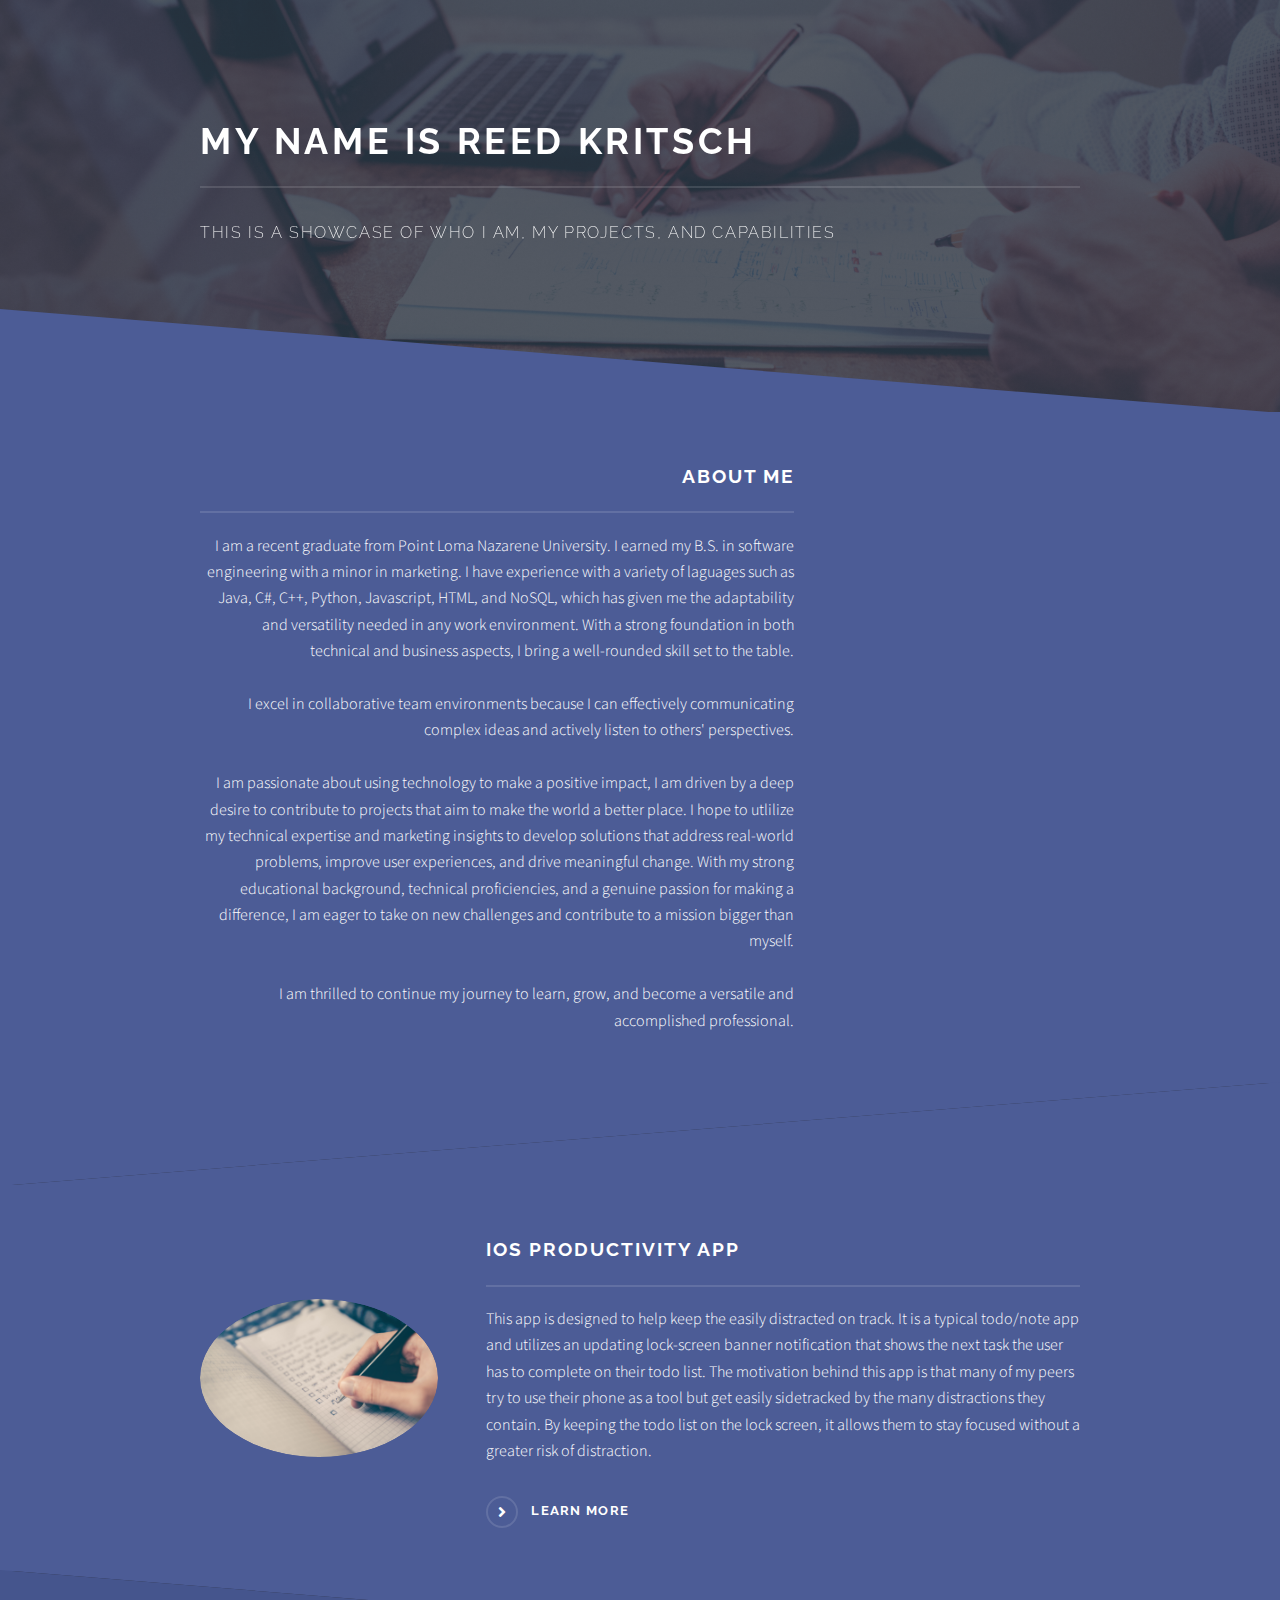
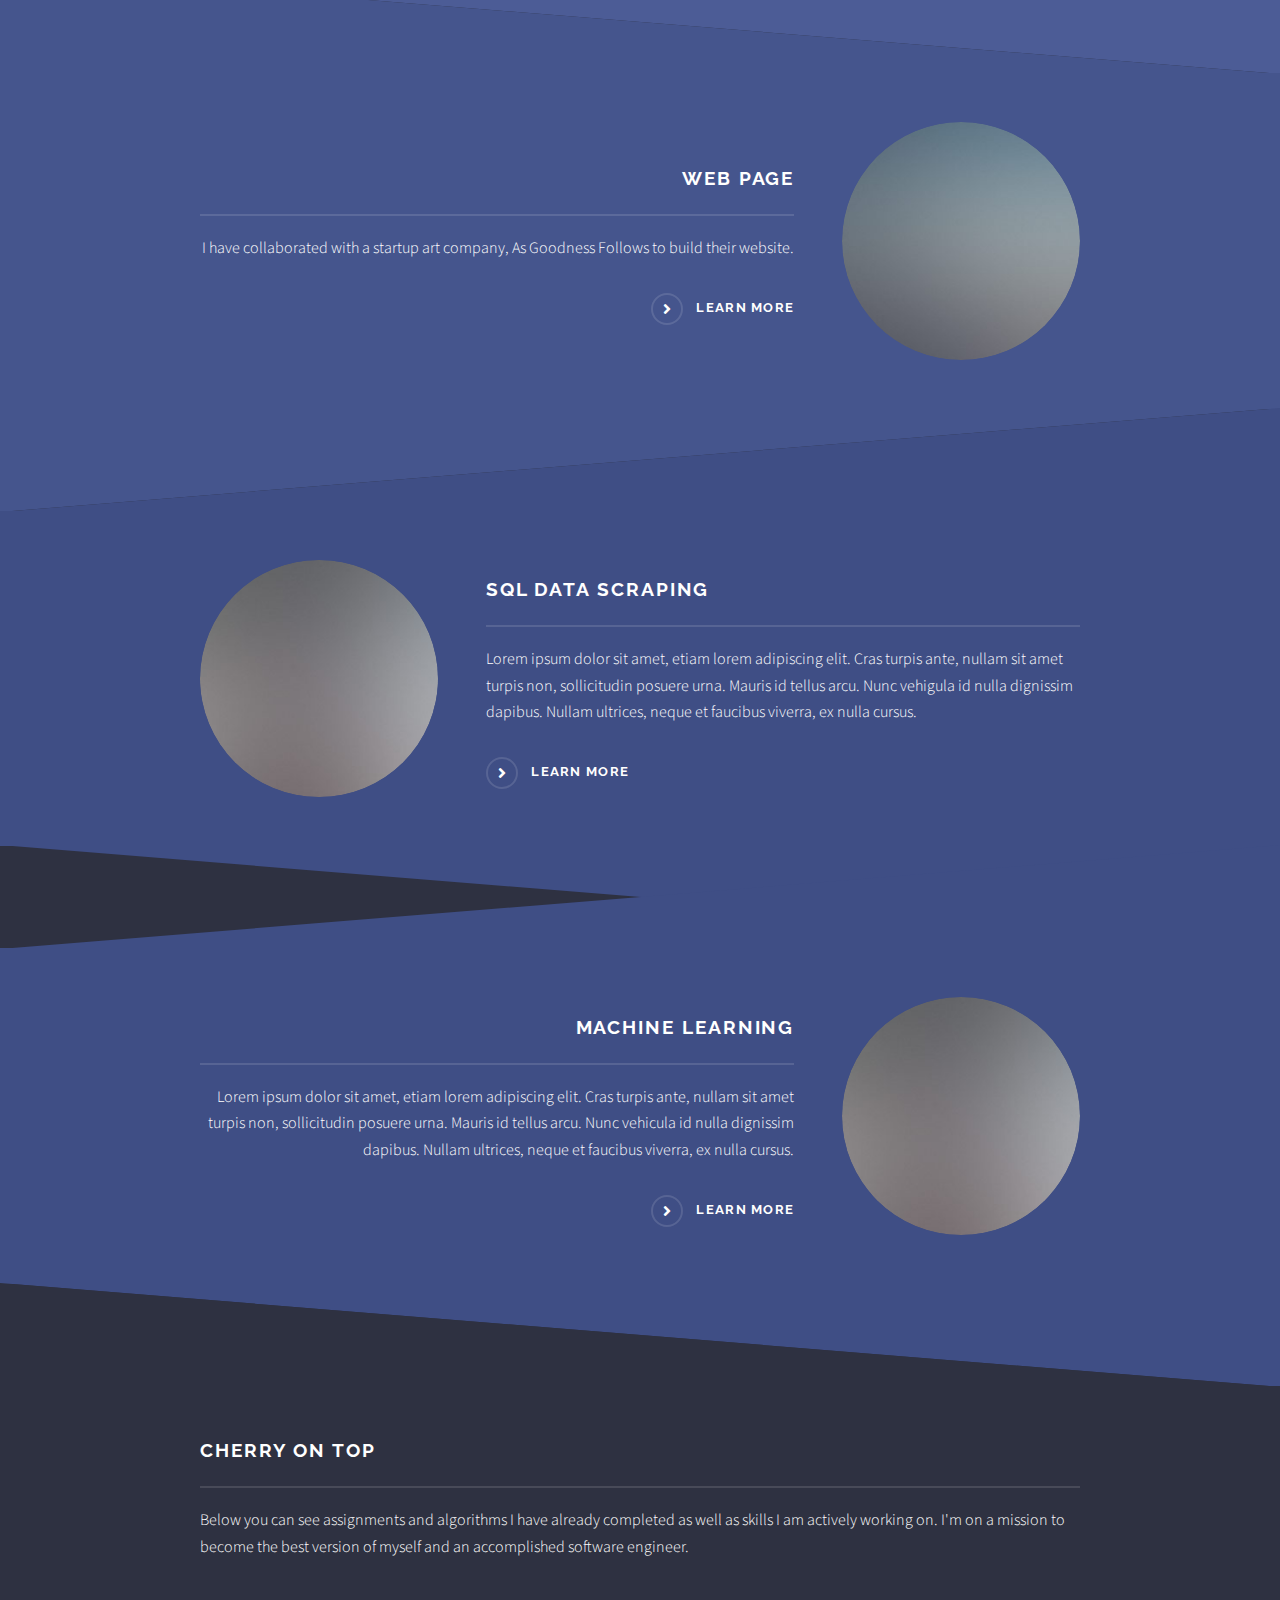
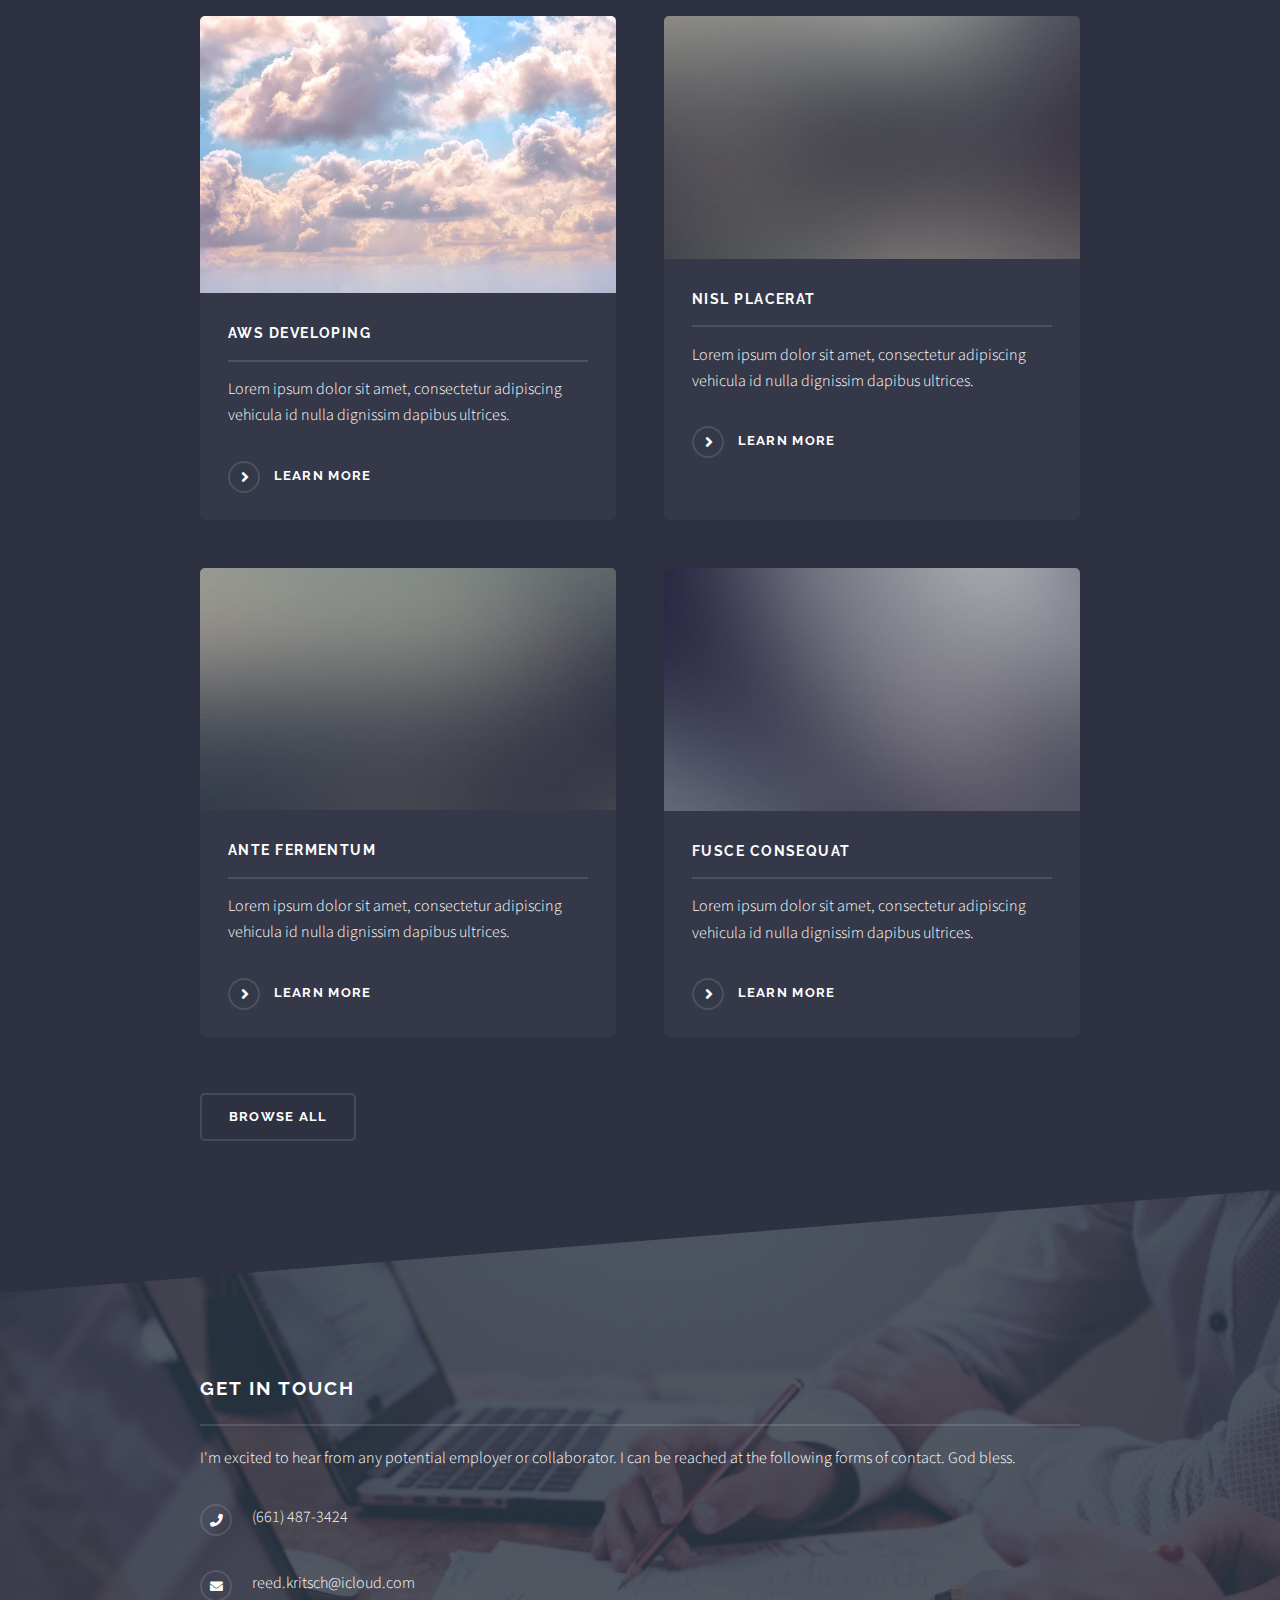
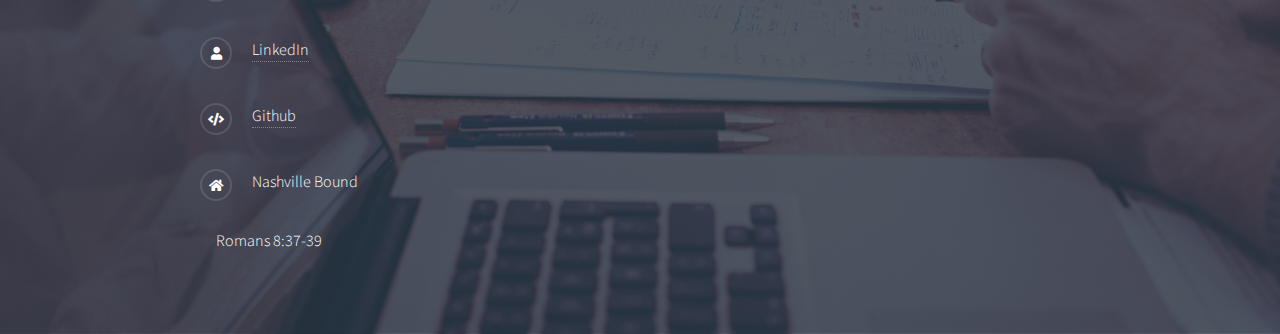
==== index.html @ 5ef0dfd1 "upload website files" ====
<!DOCTYPE html>
<!--
	Solid State by HTML5 UP
	html5up.net | @ajlkn
	Free for personal and commercial use under the CCA 3.0 license (html5up.net/license)

	Customized by Reed Kritsch for personal github portfolio
-->
<html>
   <head>
      <title>Reed Kritsch Github Portfolio</title>
      <meta charset="utf-8" />
      <meta name="viewport" content="width=device-width, initial-scale=1, user-scalable=no" />
      <link rel="stylesheet" href="assets/css/main.css" />
      <noscript><link rel="stylesheet" href="assets/css/noscript.css" /></noscript>
   </head>
   <body class="is-preload">
      <!-- Page Wrapper -->
      <div id="page-wrapper">
         <!-- Header Not Used 
         <header id="header" class="alt">
            <h1><a href="index.html">Solid State</a></h1>
            <nav>
               <a href="#menu">Menu</a>
            </nav>
         </header>
-->
         <!-- Menu Not Used 
         <nav id="menu">
            <div class="inner">
               <h2>Menu</h2>
               <ul class="links">
                  <li><a href="index.html">Home</a></li>
                  <li><a href="generic.html">Generic</a></li>
                  <li><a href="elements.html">Elements</a></li>
                  <li><a href="#">Log In</a></li>
                  <li><a href="#">Sign Up</a></li>
               </ul>
               <a href="#" class="close">Close</a>
            </div>
         </nav>
-->

         <!-- Banner -->
         <section id="banner">
            <div class="inner">
               <!-- <div class="logo"><span class="icon fa-gem"></span></div> -->
               <h2>My Name is Reed Kritsch</h2>
               <p>This is a showcase of who I am, my projects, and capabilities</p>
            </div>
         </section>

         <!-- Wrapper -->
         <section id="wrapper">
            <!-- One - About Me  -->
            <section id="one" class="wrapper alt spotlight style1">
               <div class="inner">
                  <a href="#" class="image"><img src="images/grad_photo.jpg" alt="" /></a>
                  <div class="content">
                     <h2 class="major">About Me</h2>
                     <p>
                        I am a recent graduate from Point Loma Nazarene University. I earned my B.S. in software engineering with a minor in marketing. I have experience with a variety of laguages such as Java, C#, C++, Python, Javascript, HTML, and
                        NoSQL, which has given me the adaptability and versatility needed in any work environment. With a strong foundation in both technical and business aspects, I bring a well-rounded skill set to the table.
                        <br /><br />
                        I excel in collaborative team environments because I can effectively communicating complex ideas and actively listen to others' perspectives.<br /><br />
                        I am passionate about using technology to make a positive impact, I am driven by a deep desire to contribute to projects that aim to make the world a better place. I hope to utlilize my technical expertise and marketing insights to
                        develop solutions that address real-world problems, improve user experiences, and drive meaningful change. With my strong educational background, technical proficiencies, and a genuine passion for making a difference, I am eager to
                        take on new challenges and contribute to a mission bigger than myself. <br /><br />I am thrilled to continue my journey to learn, grow, and become a versatile and accomplished professional.
                     </p>
                  </div>
               </div>
            </section>

            <!-- Project One - IOS App-->
            <section id="two" class="wrapper spotlight style1">
               <div class="inner">
                  <a href="#" class="image"><img src="images/todo.jpg" alt="" /></a>
                  <div class="content">
                     <h2 class="major">IOS Productivity App</h2>
                     <p>This app is designed to help keep the easily distracted on track. It is a typical todo/note app and utilizes an updating lock-screen banner notification that shows the next task the user has to complete on their todo list. The motivation behind this app is that many of my peers try to use their phone as a tool but get easily sidetracked by the many distractions they contain. By keeping the todo list on the lock screen, it allows them to stay focused without a greater risk of distraction.</p>
                     <a href="#" class="special">Learn more </a>
                  </div>
               </div>
            </section>

            <!-- Project Two - As Goodness Follows -->
            <section id="three" class="wrapper alt spotlight style2">
               <div class="inner">
                  <a href="#" class="image"><img src="images/pic02.jpg" alt="" /></a>
                  <div class="content">
                     <h2 class="major">Web Page</h2>
                     <p>
                        I have collaborated with a startup art company, As Goodness Follows to build their website. 
                     </p>
                     <a href="#" class="special">Learn more</a>
                  </div>
               </div>
            </section>

            <!-- Project Three - SQL Data Scraping  -->
            <section id="four" class="wrapper spotlight style3">
               <div class="inner">
                  <a href="#" class="image"><img src="images/pic03.jpg" alt="" /></a>
                  <div class="content">
                     <h2 class="major">SQL Data Scraping</h2>
                     <p>
                        Lorem ipsum dolor sit amet, etiam lorem adipiscing elit. Cras turpis ante, nullam sit amet turpis non, sollicitudin posuere urna. Mauris id tellus arcu. Nunc vehigula id nulla dignissim dapibus. Nullam ultrices, neque et faucibus
                        viverra, ex nulla cursus.
                     </p>
                     <a href="#" class="special">Learn more</a>
                  </div>
               </div>
            </section>

            <!-- Project Four - Machine Learning -->
            <section id="four" class="wrapper spotlight style3">
               <div class="inner">
                  <a href="#" class="image"><img src="images/pic03.jpg" alt="" /></a>
                  <div class="content">
                     <h2 class="major">Machine Learning </h2>
                     <p>
                        Lorem ipsum dolor sit amet, etiam lorem adipiscing elit. Cras turpis ante, nullam sit amet turpis non, sollicitudin posuere urna. Mauris id tellus arcu. Nunc vehicula id nulla dignissim dapibus. Nullam ultrices, neque et faucibus
                        viverra, ex nulla cursus.
                     </p>
                     <a href="#" class="special">Learn more</a>
                  </div>
               </div>
            </section>
            <!-- Five  -->
            <section id="five" class="wrapper alt style1">
               <div class="inner">
                  <h2 class="major">Cherry On Top</h2>
                  <p>
                     Below you can see assignments and algorithms I have already completed as well as skills I am actively working on. I'm on a mission to become the best version of myself and an accomplished software engineer.
                  </p>
                  <section class="features">
                     <article>
                        <a href="#" class="image"><img src="images/cloud_icon.jpg" alt="" /></a>
                        <h3 class="major">AWS Developing</h3>
                        <p>Lorem ipsum dolor sit amet, consectetur adipiscing vehicula id nulla dignissim dapibus ultrices.</p>
                        <a href="#" class="special">Learn more</a>
                     </article>
                     <article>
                        <a href="#" class="image"><img src="images/pic05.jpg" alt="" /></a>
                        <h3 class="major">Nisl placerat</h3>
                        <p>Lorem ipsum dolor sit amet, consectetur adipiscing vehicula id nulla dignissim dapibus ultrices.</p>
                        <a href="#" class="special">Learn more</a>
                     </article>
                     <article>
                        <a href="#" class="image"><img src="images/pic06.jpg" alt="" /></a>
                        <h3 class="major">Ante fermentum</h3>
                        <p>Lorem ipsum dolor sit amet, consectetur adipiscing vehicula id nulla dignissim dapibus ultrices.</p>
                        <a href="#" class="special">Learn more</a>
                     </article>
                     <article>
                        <a href="#" class="image"><img src="images/pic07.jpg" alt="" /></a>
                        <h3 class="major">Fusce consequat</h3>
                        <p>Lorem ipsum dolor sit amet, consectetur adipiscing vehicula id nulla dignissim dapibus ultrices.</p>
                        <a href="#" class="special">Learn more</a>
                     </article>
                  </section>
                  <ul class="actions">
                     <li><a href="#" class="button">Browse All</a></li>
                  </ul>
               </div>
            </section>
         </section>

         <!-- Footer -->
         <section id="footer">
            <div class="inner">
               <h2 class="major">Get in touch</h2>
               <p>I'm excited to hear from any potential employer or collaborator. I can be reached at the following forms of contact. God bless.</p>
               <!-- <form method="post" action="#">
                  <div class="fields">
                     <div class="field">
                        <label for="name">Name</label>
                        <input type="text" name="name" id="name" />
                     </div>
                     <div class="field">
                        <label for="email">Email</label>
                        <input type="email" name="email" id="email" />
                     </div>
                     <div class="field">
                        <label for="message">Message</label>
                        <textarea name="message" id="message" rows="4"></textarea>
                     </div>
                  </div>
                  <ul class="actions">
                     <li><input type="submit" value="Send Message" /></li>
                  </ul>
               </form> -->
               <ul class="contact">
                  <li class="icon solid fa-phone">(661) 487-3424</li>
                  <li class="icon solid fa-envelope">reed.kritsch@icloud.com</li>
                  <li class="icon solid fa-user"><a href="https://www.linkedin.com/in/daryl-kritsch-2948b5224/">LinkedIn</a></li>
                  <li class="icon solid fa-code"><a href="#">Github</a></li>
                  <li class="icon solid fa-home">Nashville Bound</li>
               </ul>
               <ul>
                  Romans 8:37-39
               </ul>
            </div>
         </section>
      </div>

      <!-- Scripts -->
      <script src="assets/js/jquery.min.js"></script>
      <script src="assets/js/jquery.scrollex.min.js"></script>
      <script src="assets/js/browser.min.js"></script>
      <script src="assets/js/breakpoints.min.js"></script>
      <script src="assets/js/util.js"></script>
      <script src="assets/js/main.js"></script>
   </body>
</html>
---- assets/css/main.css ----
@import url(fontawesome-all.min.css);
@import url("https://fonts.googleapis.com/css?family=Raleway:200,700|Source+Sans+Pro:300,600,300italic,600italic");

/*
	Solid State by HTML5 UP
	html5up.net | @ajlkn
	Free for personal and commercial use under the CCA 3.0 license (html5up.net/license)
*/

html, body, div, span, applet, object,
iframe, h1, h2, h3, h4, h5, h6, p, blockquote,
pre, a, abbr, acronym, address, big, cite,
code, del, dfn, em, img, ins, kbd, q, s, samp,
small, strike, strong, sub, sup, tt, var, b,
u, i, center, dl, dt, dd, ol, ul, li, fieldset,
form, label, legend, table, caption, tbody,
tfoot, thead, tr, th, td, article, aside,
canvas, details, embed, figure, figcaption,
footer, header, hgroup, menu, nav, output, ruby,
section, summary, time, mark, audio, video {
	margin: 0;
	padding: 0;
	border: 0;
	font-size: 100%;
	font: inherit;
	vertical-align: baseline;}

article, aside, details, figcaption, figure,
footer, header, hgroup, menu, nav, section {
	display: block;}

body {
	line-height: 1;
}

ol, ul {
	list-style: none;
}

blockquote, q {
	quotes: none;
}

	blockquote:before, blockquote:after, q:before, q:after {
		content: '';
		content: none;
	}

table {
	border-collapse: collapse;
	border-spacing: 0;
}

body {
	-webkit-text-size-adjust: none;
}

mark {
	background-color: transparent;
	color: inherit;
}

input::-moz-focus-inner {
	border: 0;
	padding: 0;
}

input, select, textarea {
	-moz-appearance: none;
	-webkit-appearance: none;
	-ms-appearance: none;
	appearance: none;
}

/* Basic */

	@-ms-viewport {
		width: device-width;
	}

	body {
		-ms-overflow-style: scrollbar;
	}

	@media screen and (max-width: 480px) {

		html, body {
			min-width: 320px;
		}

	}

	html {
		box-sizing: border-box;
	}

	*, *:before, *:after {
		box-sizing: inherit;
	}

	body {
		background-color: #2e3141;
		background-image: linear-gradient(to top, rgba(46, 49, 65, 0.8), rgba(46, 49, 65, 0.8)), url("../../images/bg.jpg");
		background-size: auto,
 cover;
		background-attachment: fixed,
 fixed;
		background-position: center,
 center;
	}

		body.is-preload *, body.is-preload *:before, body.is-preload *:after {
			-moz-animation: none !important;
			-webkit-animation: none !important;
			-ms-animation: none !important;
			animation: none !important;
			-moz-transition: none !important;
			-webkit-transition: none !important;
			-ms-transition: none !important;
			transition: none !important;
		}

/* Type */

	body, input, select, textarea {
		color: #ffffff;
		font-family: "Source Sans Pro", Helvetica, sans-serif;
		font-size: 16.5pt;
		font-weight: 300;
		line-height: 1.65;
	}

		@media screen and (max-width: 1680px) {

			body, input, select, textarea {
				font-size: 13pt;
			}

		}

		@media screen and (max-width: 1280px) {

			body, input, select, textarea {
				font-size: 12pt;
			}

		}

		@media screen and (max-width: 980px) {

			body, input, select, textarea {
				font-size: 12pt;
			}

		}

		@media screen and (max-width: 736px) {

			body, input, select, textarea {
				font-size: 12pt;
			}

		}

		@media screen and (max-width: 480px) {

			body, input, select, textarea {
				font-size: 12pt;
			}

		}

	a {
		-moz-transition: color 0.2s ease-in-out, border-bottom-color 0.2s ease-in-out;
		-webkit-transition: color 0.2s ease-in-out, border-bottom-color 0.2s ease-in-out;
		-ms-transition: color 0.2s ease-in-out, border-bottom-color 0.2s ease-in-out;
		transition: color 0.2s ease-in-out, border-bottom-color 0.2s ease-in-out;
		border-bottom: dotted 1px rgba(255, 255, 255, 0.35);
		color: #ffffff;
		text-decoration: none;
	}

		a:hover {
			border-bottom-color: transparent;
			color: #ffffff !important;
		}

		a.special:not(.button) {
			text-decoration: none;
			border-bottom: 0;
			display: block;
			font-family: Raleway, Helvetica, sans-serif;
			font-size: 0.8em;
			font-weight: 700;
			letter-spacing: 0.1em;
			margin: 0 0 2em 0;
			text-transform: uppercase;
		}

			a.special:not(.button):before {
				-moz-osx-font-smoothing: grayscale;
				-webkit-font-smoothing: antialiased;
				display: inline-block;
				font-style: normal;
				font-variant: normal;
				text-rendering: auto;
				line-height: 1;
				text-transform: none !important;
				font-family: 'Font Awesome 5 Free';
				font-weight: 900;
			}

			a.special:not(.button):before {
				-moz-transition: background-color 0.2s ease-in-out;
				-webkit-transition: background-color 0.2s ease-in-out;
				-ms-transition: background-color 0.2s ease-in-out;
				transition: background-color 0.2s ease-in-out;
				border-radius: 100%;
				border: solid 2px rgba(255, 255, 255, 0.125);
				content: '\f105';
				display: inline-block;
				font-size: 1.25em;
				height: 2em;
				line-height: 1.75em;
				margin-right: 0.85em;
				text-align: center;
				text-indent: 0.15em;
				vertical-align: middle;
				width: 2em;
			}

			a.special:not(.button):hover:before {
				background-color: rgba(255, 255, 255, 0.025);
			}

			a.special:not(.button):active:before {
				background-color: rgba(255, 255, 255, 0.075);
			}

	strong, b {
		color: #ffffff;
		font-weight: 600;
	}

	em, i {
		font-style: italic;
	}

	p {
		margin: 0 0 2em 0;
	}

	h1, h2, h3, h4, h5, h6 {
		color: #ffffff;
		font-family: Raleway, Helvetica, sans-serif;
		font-weight: 700;
		letter-spacing: 0.1em;
		margin: 0 0 1em 0;
		text-transform: uppercase;
	}

		h1 a, h2 a, h3 a, h4 a, h5 a, h6 a {
			color: inherit;
			text-decoration: none;
			border-bottom: 0;
		}

		h1 span, h2 span, h3 span, h4 span, h5 span, h6 span {
			font-weight: 200;
		}

		h1.major, h2.major, h3.major, h4.major, h5.major, h6.major {
			padding-bottom: 1em;
			border-bottom: solid 2px rgba(255, 255, 255, 0.125);
		}

	h2 {
		font-size: 1.2em;
	}

	h3 {
		font-size: 0.9em;
	}

	h4 {
		font-size: 0.7em;
	}

	h5 {
		font-size: 0.7em;
	}

	h6 {
		font-size: 0.7em;
	}

	@media screen and (max-width: 736px) {

		h2 {
			font-size: 1em;
		}

		h3 {
			font-size: 0.8em;
		}

	}

	sub {
		font-size: 0.8em;
		position: relative;
		top: 0.5em;
	}

	sup {
		font-size: 0.8em;
		position: relative;
		top: -0.5em;
	}

	blockquote {
		border-left: solid 4px rgba(255, 255, 255, 0.125);
		font-style: italic;
		margin: 0 0 2em 0;
		padding: 0.5em 0 0.5em 2em;
	}

	code {
		background: rgba(255, 255, 255, 0.025);
		border-radius: 5px;
		border: solid 2px rgba(255, 255, 255, 0.125);
		font-family: "Courier New", monospace;
		font-size: 0.9em;
		margin: 0 0.25em;
		padding: 0.25em 0.65em;
	}

	pre {
		-webkit-overflow-scrolling: touch;
		font-family: "Courier New", monospace;
		font-size: 0.9em;
		margin: 0 0 2em 0;
	}

		pre code {
			display: block;
			line-height: 1.75em;
			padding: 1em 1.5em;
			overflow-x: auto;
		}

	hr {
		border: 0;
		border-bottom: solid 2px rgba(255, 255, 255, 0.125);
		margin: 2.5em 0;
	}

		hr.major {
			margin: 4em 0;
		}

	.align-left {
		text-align: left;
	}

	.align-center {
		text-align: center;
	}

	.align-right {
		text-align: right;
	}

/* Row */

	.row {
		display: flex;
		flex-wrap: wrap;
		box-sizing: border-box;
		align-items: stretch;
	}

		.row > * {
			box-sizing: border-box;
		}

		.row.gtr-uniform > * > :last-child {
			margin-bottom: 0;
		}

		.row.aln-left {
			justify-content: flex-start;
		}

		.row.aln-center {
			justify-content: center;
		}

		.row.aln-right {
			justify-content: flex-end;
		}

		.row.aln-top {
			align-items: flex-start;
		}

		.row.aln-middle {
			align-items: center;
		}

		.row.aln-bottom {
			align-items: flex-end;
		}

		.row > .imp {
			order: -1;
		}

		.row > .col-1 {
			width: 8.33333%;
		}

		.row > .off-1 {
			margin-left: 8.33333%;
		}

		.row > .col-2 {
			width: 16.66667%;
		}

		.row > .off-2 {
			margin-left: 16.66667%;
		}

		.row > .col-3 {
			width: 25%;
		}

		.row > .off-3 {
			margin-left: 25%;
		}

		.row > .col-4 {
			width: 33.33333%;
		}

		.row > .off-4 {
			margin-left: 33.33333%;
		}

		.row > .col-5 {
			width: 41.66667%;
		}

		.row > .off-5 {
			margin-left: 41.66667%;
		}

		.row > .col-6 {
			width: 50%;
		}

		.row > .off-6 {
			margin-left: 50%;
		}

		.row > .col-7 {
			width: 58.33333%;
		}

		.row > .off-7 {
			margin-left: 58.33333%;
		}

		.row > .col-8 {
			width: 66.66667%;
		}

		.row > .off-8 {
			margin-left: 66.66667%;
		}

		.row > .col-9 {
			width: 75%;
		}

		.row > .off-9 {
			margin-left: 75%;
		}

		.row > .col-10 {
			width: 83.33333%;
		}

		.row > .off-10 {
			margin-left: 83.33333%;
		}

		.row > .col-11 {
			width: 91.66667%;
		}

		.row > .off-11 {
			margin-left: 91.66667%;
		}

		.row > .col-12 {
			width: 100%;
		}

		.row > .off-12 {
			margin-left: 100%;
		}

		.row.gtr-0 {
			margin-top: 0;
			margin-left: 0em;
		}

			.row.gtr-0 > * {
				padding: 0 0 0 0em;
			}

			.row.gtr-0.gtr-uniform {
				margin-top: 0em;
			}

				.row.gtr-0.gtr-uniform > * {
					padding-top: 0em;
				}

		.row.gtr-25 {
			margin-top: 0;
			margin-left: -0.4375em;
		}

			.row.gtr-25 > * {
				padding: 0 0 0 0.4375em;
			}

			.row.gtr-25.gtr-uniform {
				margin-top: -0.4375em;
			}

				.row.gtr-25.gtr-uniform > * {
					padding-top: 0.4375em;
				}

		.row.gtr-50 {
			margin-top: 0;
			margin-left: -0.875em;
		}

			.row.gtr-50 > * {
				padding: 0 0 0 0.875em;
			}

			.row.gtr-50.gtr-uniform {
				margin-top: -0.875em;
			}

				.row.gtr-50.gtr-uniform > * {
					padding-top: 0.875em;
				}

		.row {
			margin-top: 0;
			margin-left: -1.75em;
		}

			.row > * {
				padding: 0 0 0 1.75em;
			}

			.row.gtr-uniform {
				margin-top: -1.75em;
			}

				.row.gtr-uniform > * {
					padding-top: 1.75em;
				}

		.row.gtr-150 {
			margin-top: 0;
			margin-left: -2.625em;
		}

			.row.gtr-150 > * {
				padding: 0 0 0 2.625em;
			}

			.row.gtr-150.gtr-uniform {
				margin-top: -2.625em;
			}

				.row.gtr-150.gtr-uniform > * {
					padding-top: 2.625em;
				}

		.row.gtr-200 {
			margin-top: 0;
			margin-left: -3.5em;
		}

			.row.gtr-200 > * {
				padding: 0 0 0 3.5em;
			}

			.row.gtr-200.gtr-uniform {
				margin-top: -3.5em;
			}

				.row.gtr-200.gtr-uniform > * {
					padding-top: 3.5em;
				}

		@media screen and (max-width: 1680px) {

			.row {
				display: flex;
				flex-wrap: wrap;
				box-sizing: border-box;
				align-items: stretch;
			}

				.row > * {
					box-sizing: border-box;
				}

				.row.gtr-uniform > * > :last-child {
					margin-bottom: 0;
				}

				.row.aln-left {
					justify-content: flex-start;
				}

				.row.aln-center {
					justify-content: center;
				}

				.row.aln-right {
					justify-content: flex-end;
				}

				.row.aln-top {
					align-items: flex-start;
				}

				.row.aln-middle {
					align-items: center;
				}

				.row.aln-bottom {
					align-items: flex-end;
				}

				.row > .imp-xlarge {
					order: -1;
				}

				.row > .col-1-xlarge {
					width: 8.33333%;
				}

				.row > .off-1-xlarge {
					margin-left: 8.33333%;
				}

				.row > .col-2-xlarge {
					width: 16.66667%;
				}

				.row > .off-2-xlarge {
					margin-left: 16.66667%;
				}

				.row > .col-3-xlarge {
					width: 25%;
				}

				.row > .off-3-xlarge {
					margin-left: 25%;
				}

				.row > .col-4-xlarge {
					width: 33.33333%;
				}

				.row > .off-4-xlarge {
					margin-left: 33.33333%;
				}

				.row > .col-5-xlarge {
					width: 41.66667%;
				}

				.row > .off-5-xlarge {
					margin-left: 41.66667%;
				}

				.row > .col-6-xlarge {
					width: 50%;
				}

				.row > .off-6-xlarge {
					margin-left: 50%;
				}

				.row > .col-7-xlarge {
					width: 58.33333%;
				}

				.row > .off-7-xlarge {
					margin-left: 58.33333%;
				}

				.row > .col-8-xlarge {
					width: 66.66667%;
				}

				.row > .off-8-xlarge {
					margin-left: 66.66667%;
				}

				.row > .col-9-xlarge {
					width: 75%;
				}

				.row > .off-9-xlarge {
					margin-left: 75%;
				}

				.row > .col-10-xlarge {
					width: 83.33333%;
				}

				.row > .off-10-xlarge {
					margin-left: 83.33333%;
				}

				.row > .col-11-xlarge {
					width: 91.66667%;
				}

				.row > .off-11-xlarge {
					margin-left: 91.66667%;
				}

				.row > .col-12-xlarge {
					width: 100%;
				}

				.row > .off-12-xlarge {
					margin-left: 100%;
				}

				.row.gtr-0 {
					margin-top: 0;
					margin-left: 0em;
				}

					.row.gtr-0 > * {
						padding: 0 0 0 0em;
					}

					.row.gtr-0.gtr-uniform {
						margin-top: 0em;
					}

						.row.gtr-0.gtr-uniform > * {
							padding-top: 0em;
						}

				.row.gtr-25 {
					margin-top: 0;
					margin-left: -0.4375em;
				}

					.row.gtr-25 > * {
						padding: 0 0 0 0.4375em;
					}

					.row.gtr-25.gtr-uniform {
						margin-top: -0.4375em;
					}

						.row.gtr-25.gtr-uniform > * {
							padding-top: 0.4375em;
						}

				.row.gtr-50 {
					margin-top: 0;
					margin-left: -0.875em;
				}

					.row.gtr-50 > * {
						padding: 0 0 0 0.875em;
					}

					.row.gtr-50.gtr-uniform {
						margin-top: -0.875em;
					}

						.row.gtr-50.gtr-uniform > * {
							padding-top: 0.875em;
						}

				.row {
					margin-top: 0;
					margin-left: -1.75em;
				}

					.row > * {
						padding: 0 0 0 1.75em;
					}

					.row.gtr-uniform {
						margin-top: -1.75em;
					}

						.row.gtr-uniform > * {
							padding-top: 1.75em;
						}

				.row.gtr-150 {
					margin-top: 0;
					margin-left: -2.625em;
				}

					.row.gtr-150 > * {
						padding: 0 0 0 2.625em;
					}

					.row.gtr-150.gtr-uniform {
						margin-top: -2.625em;
					}

						.row.gtr-150.gtr-uniform > * {
							padding-top: 2.625em;
						}

				.row.gtr-200 {
					margin-top: 0;
					margin-left: -3.5em;
				}

					.row.gtr-200 > * {
						padding: 0 0 0 3.5em;
					}

					.row.gtr-200.gtr-uniform {
						margin-top: -3.5em;
					}

						.row.gtr-200.gtr-uniform > * {
							padding-top: 3.5em;
						}

		}

		@media screen and (max-width: 1280px) {

			.row {
				display: flex;
				flex-wrap: wrap;
				box-sizing: border-box;
				align-items: stretch;
			}

				.row > * {
					box-sizing: border-box;
				}

				.row.gtr-uniform > * > :last-child {
					margin-bottom: 0;
				}

				.row.aln-left {
					justify-content: flex-start;
				}

				.row.aln-center {
					justify-content: center;
				}

				.row.aln-right {
					justify-content: flex-end;
				}

				.row.aln-top {
					align-items: flex-start;
				}

				.row.aln-middle {
					align-items: center;
				}

				.row.aln-bottom {
					align-items: flex-end;
				}

				.row > .imp-large {
					order: -1;
				}

				.row > .col-1-large {
					width: 8.33333%;
				}

				.row > .off-1-large {
					margin-left: 8.33333%;
				}

				.row > .col-2-large {
					width: 16.66667%;
				}

				.row > .off-2-large {
					margin-left: 16.66667%;
				}

				.row > .col-3-large {
					width: 25%;
				}

				.row > .off-3-large {
					margin-left: 25%;
				}

				.row > .col-4-large {
					width: 33.33333%;
				}

				.row > .off-4-large {
					margin-left: 33.33333%;
				}

				.row > .col-5-large {
					width: 41.66667%;
				}

				.row > .off-5-large {
					margin-left: 41.66667%;
				}

				.row > .col-6-large {
					width: 50%;
				}

				.row > .off-6-large {
					margin-left: 50%;
				}

				.row > .col-7-large {
					width: 58.33333%;
				}

				.row > .off-7-large {
					margin-left: 58.33333%;
				}

				.row > .col-8-large {
					width: 66.66667%;
				}

				.row > .off-8-large {
					margin-left: 66.66667%;
				}

				.row > .col-9-large {
					width: 75%;
				}

				.row > .off-9-large {
					margin-left: 75%;
				}

				.row > .col-10-large {
					width: 83.33333%;
				}

				.row > .off-10-large {
					margin-left: 83.33333%;
				}

				.row > .col-11-large {
					width: 91.66667%;
				}

				.row > .off-11-large {
					margin-left: 91.66667%;
				}

				.row > .col-12-large {
					width: 100%;
				}

				.row > .off-12-large {
					margin-left: 100%;
				}

				.row.gtr-0 {
					margin-top: 0;
					margin-left: 0em;
				}

					.row.gtr-0 > * {
						padding: 0 0 0 0em;
					}

					.row.gtr-0.gtr-uniform {
						margin-top: 0em;
					}

						.row.gtr-0.gtr-uniform > * {
							padding-top: 0em;
						}

				.row.gtr-25 {
					margin-top: 0;
					margin-left: -0.4375em;
				}

					.row.gtr-25 > * {
						padding: 0 0 0 0.4375em;
					}

					.row.gtr-25.gtr-uniform {
						margin-top: -0.4375em;
					}

						.row.gtr-25.gtr-uniform > * {
							padding-top: 0.4375em;
						}

				.row.gtr-50 {
					margin-top: 0;
					margin-left: -0.875em;
				}

					.row.gtr-50 > * {
						padding: 0 0 0 0.875em;
					}

					.row.gtr-50.gtr-uniform {
						margin-top: -0.875em;
					}

						.row.gtr-50.gtr-uniform > * {
							padding-top: 0.875em;
						}

				.row {
					margin-top: 0;
					margin-left: -1.75em;
				}

					.row > * {
						padding: 0 0 0 1.75em;
					}

					.row.gtr-uniform {
						margin-top: -1.75em;
					}

						.row.gtr-uniform > * {
							padding-top: 1.75em;
						}

				.row.gtr-150 {
					margin-top: 0;
					margin-left: -2.625em;
				}

					.row.gtr-150 > * {
						padding: 0 0 0 2.625em;
					}

					.row.gtr-150.gtr-uniform {
						margin-top: -2.625em;
					}

						.row.gtr-150.gtr-uniform > * {
							padding-top: 2.625em;
						}

				.row.gtr-200 {
					margin-top: 0;
					margin-left: -3.5em;
				}

					.row.gtr-200 > * {
						padding: 0 0 0 3.5em;
					}

					.row.gtr-200.gtr-uniform {
						margin-top: -3.5em;
					}

						.row.gtr-200.gtr-uniform > * {
							padding-top: 3.5em;
						}

		}

		@media screen and (max-width: 980px) {

			.row {
				display: flex;
				flex-wrap: wrap;
				box-sizing: border-box;
				align-items: stretch;
			}

				.row > * {
					box-sizing: border-box;
				}

				.row.gtr-uniform > * > :last-child {
					margin-bottom: 0;
				}

				.row.aln-left {
					justify-content: flex-start;
				}

				.row.aln-center {
					justify-content: center;
				}

				.row.aln-right {
					justify-content: flex-end;
				}

				.row.aln-top {
					align-items: flex-start;
				}

				.row.aln-middle {
					align-items: center;
				}

				.row.aln-bottom {
					align-items: flex-end;
				}

				.row > .imp-medium {
					order: -1;
				}

				.row > .col-1-medium {
					width: 8.33333%;
				}

				.row > .off-1-medium {
					margin-left: 8.33333%;
				}

				.row > .col-2-medium {
					width: 16.66667%;
				}

				.row > .off-2-medium {
					margin-left: 16.66667%;
				}

				.row > .col-3-medium {
					width: 25%;
				}

				.row > .off-3-medium {
					margin-left: 25%;
				}

				.row > .col-4-medium {
					width: 33.33333%;
				}

				.row > .off-4-medium {
					margin-left: 33.33333%;
				}

				.row > .col-5-medium {
					width: 41.66667%;
				}

				.row > .off-5-medium {
					margin-left: 41.66667%;
				}

				.row > .col-6-medium {
					width: 50%;
				}

				.row > .off-6-medium {
					margin-left: 50%;
				}

				.row > .col-7-medium {
					width: 58.33333%;
				}

				.row > .off-7-medium {
					margin-left: 58.33333%;
				}

				.row > .col-8-medium {
					width: 66.66667%;
				}

				.row > .off-8-medium {
					margin-left: 66.66667%;
				}

				.row > .col-9-medium {
					width: 75%;
				}

				.row > .off-9-medium {
					margin-left: 75%;
				}

				.row > .col-10-medium {
					width: 83.33333%;
				}

				.row > .off-10-medium {
					margin-left: 83.33333%;
				}

				.row > .col-11-medium {
					width: 91.66667%;
				}

				.row > .off-11-medium {
					margin-left: 91.66667%;
				}

				.row > .col-12-medium {
					width: 100%;
				}

				.row > .off-12-medium {
					margin-left: 100%;
				}

				.row.gtr-0 {
					margin-top: 0;
					margin-left: 0em;
				}

					.row.gtr-0 > * {
						padding: 0 0 0 0em;
					}

					.row.gtr-0.gtr-uniform {
						margin-top: 0em;
					}

						.row.gtr-0.gtr-uniform > * {
							padding-top: 0em;
						}

				.row.gtr-25 {
					margin-top: 0;
					margin-left: -0.4375em;
				}

					.row.gtr-25 > * {
						padding: 0 0 0 0.4375em;
					}

					.row.gtr-25.gtr-uniform {
						margin-top: -0.4375em;
					}

						.row.gtr-25.gtr-uniform > * {
							padding-top: 0.4375em;
						}

				.row.gtr-50 {
					margin-top: 0;
					margin-left: -0.875em;
				}

					.row.gtr-50 > * {
						padding: 0 0 0 0.875em;
					}

					.row.gtr-50.gtr-uniform {
						margin-top: -0.875em;
					}

						.row.gtr-50.gtr-uniform > * {
							padding-top: 0.875em;
						}

				.row {
					margin-top: 0;
					margin-left: -1.75em;
				}

					.row > * {
						padding: 0 0 0 1.75em;
					}

					.row.gtr-uniform {
						margin-top: -1.75em;
					}

						.row.gtr-uniform > * {
							padding-top: 1.75em;
						}

				.row.gtr-150 {
					margin-top: 0;
					margin-left: -2.625em;
				}

					.row.gtr-150 > * {
						padding: 0 0 0 2.625em;
					}

					.row.gtr-150.gtr-uniform {
						margin-top: -2.625em;
					}

						.row.gtr-150.gtr-uniform > * {
							padding-top: 2.625em;
						}

				.row.gtr-200 {
					margin-top: 0;
					margin-left: -3.5em;
				}

					.row.gtr-200 > * {
						padding: 0 0 0 3.5em;
					}

					.row.gtr-200.gtr-uniform {
						margin-top: -3.5em;
					}

						.row.gtr-200.gtr-uniform > * {
							padding-top: 3.5em;
						}

		}

		@media screen and (max-width: 736px) {

			.row {
				display: flex;
				flex-wrap: wrap;
				box-sizing: border-box;
				align-items: stretch;
			}

				.row > * {
					box-sizing: border-box;
				}

				.row.gtr-uniform > * > :last-child {
					margin-bottom: 0;
				}

				.row.aln-left {
					justify-content: flex-start;
				}

				.row.aln-center {
					justify-content: center;
				}

				.row.aln-right {
					justify-content: flex-end;
				}

				.row.aln-top {
					align-items: flex-start;
				}

				.row.aln-middle {
					align-items: center;
				}

				.row.aln-bottom {
					align-items: flex-end;
				}

				.row > .imp-small {
					order: -1;
				}

				.row > .col-1-small {
					width: 8.33333%;
				}

				.row > .off-1-small {
					margin-left: 8.33333%;
				}

				.row > .col-2-small {
					width: 16.66667%;
				}

				.row > .off-2-small {
					margin-left: 16.66667%;
				}

				.row > .col-3-small {
					width: 25%;
				}

				.row > .off-3-small {
					margin-left: 25%;
				}

				.row > .col-4-small {
					width: 33.33333%;
				}

				.row > .off-4-small {
					margin-left: 33.33333%;
				}

				.row > .col-5-small {
					width: 41.66667%;
				}

				.row > .off-5-small {
					margin-left: 41.66667%;
				}

				.row > .col-6-small {
					width: 50%;
				}

				.row > .off-6-small {
					margin-left: 50%;
				}

				.row > .col-7-small {
					width: 58.33333%;
				}

				.row > .off-7-small {
					margin-left: 58.33333%;
				}

				.row > .col-8-small {
					width: 66.66667%;
				}

				.row > .off-8-small {
					margin-left: 66.66667%;
				}

				.row > .col-9-small {
					width: 75%;
				}

				.row > .off-9-small {
					margin-left: 75%;
				}

				.row > .col-10-small {
					width: 83.33333%;
				}

				.row > .off-10-small {
					margin-left: 83.33333%;
				}

				.row > .col-11-small {
					width: 91.66667%;
				}

				.row > .off-11-small {
					margin-left: 91.66667%;
				}

				.row > .col-12-small {
					width: 100%;
				}

				.row > .off-12-small {
					margin-left: 100%;
				}

				.row.gtr-0 {
					margin-top: 0;
					margin-left: 0em;
				}

					.row.gtr-0 > * {
						padding: 0 0 0 0em;
					}

					.row.gtr-0.gtr-uniform {
						margin-top: 0em;
					}

						.row.gtr-0.gtr-uniform > * {
							padding-top: 0em;
						}

				.row.gtr-25 {
					margin-top: 0;
					margin-left: -0.3125em;
				}

					.row.gtr-25 > * {
						padding: 0 0 0 0.3125em;
					}

					.row.gtr-25.gtr-uniform {
						margin-top: -0.3125em;
					}

						.row.gtr-25.gtr-uniform > * {
							padding-top: 0.3125em;
						}

				.row.gtr-50 {
					margin-top: 0;
					margin-left: -0.625em;
				}

					.row.gtr-50 > * {
						padding: 0 0 0 0.625em;
					}

					.row.gtr-50.gtr-uniform {
						margin-top: -0.625em;
					}

						.row.gtr-50.gtr-uniform > * {
							padding-top: 0.625em;
						}

				.row {
					margin-top: 0;
					margin-left: -1.25em;
				}

					.row > * {
						padding: 0 0 0 1.25em;
					}

					.row.gtr-uniform {
						margin-top: -1.25em;
					}

						.row.gtr-uniform > * {
							padding-top: 1.25em;
						}

				.row.gtr-150 {
					margin-top: 0;
					margin-left: -1.875em;
				}

					.row.gtr-150 > * {
						padding: 0 0 0 1.875em;
					}

					.row.gtr-150.gtr-uniform {
						margin-top: -1.875em;
					}

						.row.gtr-150.gtr-uniform > * {
							padding-top: 1.875em;
						}

				.row.gtr-200 {
					margin-top: 0;
					margin-left: -2.5em;
				}

					.row.gtr-200 > * {
						padding: 0 0 0 2.5em;
					}

					.row.gtr-200.gtr-uniform {
						margin-top: -2.5em;
					}

						.row.gtr-200.gtr-uniform > * {
							padding-top: 2.5em;
						}

		}

		@media screen and (max-width: 480px) {

			.row {
				display: flex;
				flex-wrap: wrap;
				box-sizing: border-box;
				align-items: stretch;
			}

				.row > * {
					box-sizing: border-box;
				}

				.row.gtr-uniform > * > :last-child {
					margin-bottom: 0;
				}

				.row.aln-left {
					justify-content: flex-start;
				}

				.row.aln-center {
					justify-content: center;
				}

				.row.aln-right {
					justify-content: flex-end;
				}

				.row.aln-top {
					align-items: flex-start;
				}

				.row.aln-middle {
					align-items: center;
				}

				.row.aln-bottom {
					align-items: flex-end;
				}

				.row > .imp-xsmall {
					order: -1;
				}

				.row > .col-1-xsmall {
					width: 8.33333%;
				}

				.row > .off-1-xsmall {
					margin-left: 8.33333%;
				}

				.row > .col-2-xsmall {
					width: 16.66667%;
				}

				.row > .off-2-xsmall {
					margin-left: 16.66667%;
				}

				.row > .col-3-xsmall {
					width: 25%;
				}

				.row > .off-3-xsmall {
					margin-left: 25%;
				}

				.row > .col-4-xsmall {
					width: 33.33333%;
				}

				.row > .off-4-xsmall {
					margin-left: 33.33333%;
				}

				.row > .col-5-xsmall {
					width: 41.66667%;
				}

				.row > .off-5-xsmall {
					margin-left: 41.66667%;
				}

				.row > .col-6-xsmall {
					width: 50%;
				}

				.row > .off-6-xsmall {
					margin-left: 50%;
				}

				.row > .col-7-xsmall {
					width: 58.33333%;
				}

				.row > .off-7-xsmall {
					margin-left: 58.33333%;
				}

				.row > .col-8-xsmall {
					width: 66.66667%;
				}

				.row > .off-8-xsmall {
					margin-left: 66.66667%;
				}

				.row > .col-9-xsmall {
					width: 75%;
				}

				.row > .off-9-xsmall {
					margin-left: 75%;
				}

				.row > .col-10-xsmall {
					width: 83.33333%;
				}

				.row > .off-10-xsmall {
					margin-left: 83.33333%;
				}

				.row > .col-11-xsmall {
					width: 91.66667%;
				}

				.row > .off-11-xsmall {
					margin-left: 91.66667%;
				}

				.row > .col-12-xsmall {
					width: 100%;
				}

				.row > .off-12-xsmall {
					margin-left: 100%;
				}

				.row.gtr-0 {
					margin-top: 0;
					margin-left: 0em;
				}

					.row.gtr-0 > * {
						padding: 0 0 0 0em;
					}

					.row.gtr-0.gtr-uniform {
						margin-top: 0em;
					}

						.row.gtr-0.gtr-uniform > * {
							padding-top: 0em;
						}

				.row.gtr-25 {
					margin-top: 0;
					margin-left: -0.3125em;
				}

					.row.gtr-25 > * {
						padding: 0 0 0 0.3125em;
					}

					.row.gtr-25.gtr-uniform {
						margin-top: -0.3125em;
					}

						.row.gtr-25.gtr-uniform > * {
							padding-top: 0.3125em;
						}

				.row.gtr-50 {
					margin-top: 0;
					margin-left: -0.625em;
				}

					.row.gtr-50 > * {
						padding: 0 0 0 0.625em;
					}

					.row.gtr-50.gtr-uniform {
						margin-top: -0.625em;
					}

						.row.gtr-50.gtr-uniform > * {
							padding-top: 0.625em;
						}

				.row {
					margin-top: 0;
					margin-left: -1.25em;
				}

					.row > * {
						padding: 0 0 0 1.25em;
					}

					.row.gtr-uniform {
						margin-top: -1.25em;
					}

						.row.gtr-uniform > * {
							padding-top: 1.25em;
						}

				.row.gtr-150 {
					margin-top: 0;
					margin-left: -1.875em;
				}

					.row.gtr-150 > * {
						padding: 0 0 0 1.875em;
					}

					.row.gtr-150.gtr-uniform {
						margin-top: -1.875em;
					}

						.row.gtr-150.gtr-uniform > * {
							padding-top: 1.875em;
						}

				.row.gtr-200 {
					margin-top: 0;
					margin-left: -2.5em;
				}

					.row.gtr-200 > * {
						padding: 0 0 0 2.5em;
					}

					.row.gtr-200.gtr-uniform {
						margin-top: -2.5em;
					}

						.row.gtr-200.gtr-uniform > * {
							padding-top: 2.5em;
						}

		}

		@media screen and (max-width: 360px) {

			.row {
				display: flex;
				flex-wrap: wrap;
				box-sizing: border-box;
				align-items: stretch;
			}

				.row > * {
					box-sizing: border-box;
				}

				.row.gtr-uniform > * > :last-child {
					margin-bottom: 0;
				}

				.row.aln-left {
					justify-content: flex-start;
				}

				.row.aln-center {
					justify-content: center;
				}

				.row.aln-right {
					justify-content: flex-end;
				}

				.row.aln-top {
					align-items: flex-start;
				}

				.row.aln-middle {
					align-items: center;
				}

				.row.aln-bottom {
					align-items: flex-end;
				}

				.row > .imp-xxsmall {
					order: -1;
				}

				.row > .col-1-xxsmall {
					width: 8.33333%;
				}

				.row > .off-1-xxsmall {
					margin-left: 8.33333%;
				}

				.row > .col-2-xxsmall {
					width: 16.66667%;
				}

				.row > .off-2-xxsmall {
					margin-left: 16.66667%;
				}

				.row > .col-3-xxsmall {
					width: 25%;
				}

				.row > .off-3-xxsmall {
					margin-left: 25%;
				}

				.row > .col-4-xxsmall {
					width: 33.33333%;
				}

				.row > .off-4-xxsmall {
					margin-left: 33.33333%;
				}

				.row > .col-5-xxsmall {
					width: 41.66667%;
				}

				.row > .off-5-xxsmall {
					margin-left: 41.66667%;
				}

				.row > .col-6-xxsmall {
					width: 50%;
				}

				.row > .off-6-xxsmall {
					margin-left: 50%;
				}

				.row > .col-7-xxsmall {
					width: 58.33333%;
				}

				.row > .off-7-xxsmall {
					margin-left: 58.33333%;
				}

				.row > .col-8-xxsmall {
					width: 66.66667%;
				}

				.row > .off-8-xxsmall {
					margin-left: 66.66667%;
				}

				.row > .col-9-xxsmall {
					width: 75%;
				}

				.row > .off-9-xxsmall {
					margin-left: 75%;
				}

				.row > .col-10-xxsmall {
					width: 83.33333%;
				}

				.row > .off-10-xxsmall {
					margin-left: 83.33333%;
				}

				.row > .col-11-xxsmall {
					width: 91.66667%;
				}

				.row > .off-11-xxsmall {
					margin-left: 91.66667%;
				}

				.row > .col-12-xxsmall {
					width: 100%;
				}

				.row > .off-12-xxsmall {
					margin-left: 100%;
				}

				.row.gtr-0 {
					margin-top: 0;
					margin-left: 0em;
				}

					.row.gtr-0 > * {
						padding: 0 0 0 0em;
					}

					.row.gtr-0.gtr-uniform {
						margin-top: 0em;
					}

						.row.gtr-0.gtr-uniform > * {
							padding-top: 0em;
						}

				.row.gtr-25 {
					margin-top: 0;
					margin-left: -0.3125em;
				}

					.row.gtr-25 > * {
						padding: 0 0 0 0.3125em;
					}

					.row.gtr-25.gtr-uniform {
						margin-top: -0.3125em;
					}

						.row.gtr-25.gtr-uniform > * {
							padding-top: 0.3125em;
						}

				.row.gtr-50 {
					margin-top: 0;
					margin-left: -0.625em;
				}

					.row.gtr-50 > * {
						padding: 0 0 0 0.625em;
					}

					.row.gtr-50.gtr-uniform {
						margin-top: -0.625em;
					}

						.row.gtr-50.gtr-uniform > * {
							padding-top: 0.625em;
						}

				.row {
					margin-top: 0;
					margin-left: -1.25em;
				}

					.row > * {
						padding: 0 0 0 1.25em;
					}

					.row.gtr-uniform {
						margin-top: -1.25em;
					}

						.row.gtr-uniform > * {
							padding-top: 1.25em;
						}

				.row.gtr-150 {
					margin-top: 0;
					margin-left: -1.875em;
				}

					.row.gtr-150 > * {
						padding: 0 0 0 1.875em;
					}

					.row.gtr-150.gtr-uniform {
						margin-top: -1.875em;
					}

						.row.gtr-150.gtr-uniform > * {
							padding-top: 1.875em;
						}

				.row.gtr-200 {
					margin-top: 0;
					margin-left: -2.5em;
				}

					.row.gtr-200 > * {
						padding: 0 0 0 2.5em;
					}

					.row.gtr-200.gtr-uniform {
						margin-top: -2.5em;
					}

						.row.gtr-200.gtr-uniform > * {
							padding-top: 2.5em;
						}

		}

/* Section/Article */

	section.special, article.special {
		text-align: center;
	}

/* Form */

	form {
		margin: 0 0 2em 0;
	}

		form > :last-child {
			margin-bottom: 0;
		}

		form > .fields {
			display: -moz-flex;
			display: -webkit-flex;
			display: -ms-flex;
			display: flex;
			-moz-flex-wrap: wrap;
			-webkit-flex-wrap: wrap;
			-ms-flex-wrap: wrap;
			flex-wrap: wrap;
			width: calc(100% + 3em);
			margin: -1.5em 0 2em -1.5em;
		}

			form > .fields > .field {
				-moz-flex-grow: 0;
				-webkit-flex-grow: 0;
				-ms-flex-grow: 0;
				flex-grow: 0;
				-moz-flex-shrink: 0;
				-webkit-flex-shrink: 0;
				-ms-flex-shrink: 0;
				flex-shrink: 0;
				padding: 1.5em 0 0 1.5em;
				width: calc(100% - 1.5em);
			}

				form > .fields > .field.half {
					width: calc(50% - 0.75em);
				}

				form > .fields > .field.third {
					width: calc(100%/3 - 0.5em);
				}

				form > .fields > .field.quarter {
					width: calc(25% - 0.375em);
				}

		@media screen and (max-width: 480px) {

			form > .fields {
				width: calc(100% + 3em);
				margin: -1.5em 0 2em -1.5em;
			}

				form > .fields > .field {
					padding: 1.5em 0 0 1.5em;
					width: calc(100% - 1.5em);
				}

					form > .fields > .field.half {
						width: calc(100% - 1.5em);
					}

					form > .fields > .field.third {
						width: calc(100% - 1.5em);
					}

					form > .fields > .field.quarter {
						width: calc(100% - 1.5em);
					}

		}

	label {
		color: #ffffff;
		display: block;
		font-family: Raleway, Helvetica, sans-serif;
		font-size: 0.8em;
		font-weight: 700;
		letter-spacing: 0.1em;
		margin: 0 0 0.7em 0;
		text-transform: uppercase;
	}

	input[type="text"],
	input[type="password"],
	input[type="email"],
	input[type="tel"],
	select,
	textarea {
		-moz-appearance: none;
		-webkit-appearance: none;
		-ms-appearance: none;
		appearance: none;
		background: rgba(255, 255, 255, 0.025);
		border-radius: 5px;
		border: none;
		border: solid 2px rgba(255, 255, 255, 0.125);
		color: inherit;
		display: block;
		outline: 0;
		padding: 0 1em;
		text-decoration: none;
		width: 100%;
	}

		input[type="text"]:invalid,
		input[type="password"]:invalid,
		input[type="email"]:invalid,
		input[type="tel"]:invalid,
		select:invalid,
		textarea:invalid {
			box-shadow: none;
		}

		input[type="text"]:focus,
		input[type="password"]:focus,
		input[type="email"]:focus,
		input[type="tel"]:focus,
		select:focus,
		textarea:focus {
			border-color: #5b6ba6;
		}

	select {
		background-image: url("data:image/svg+xml;charset=utf8,%3Csvg xmlns='http://www.w3.org/2000/svg' width='40' height='40' preserveAspectRatio='none' viewBox='0 0 40 40'%3E%3Cpath d='M9.4,12.3l10.4,10.4l10.4-10.4c0.2-0.2,0.5-0.4,0.9-0.4c0.3,0,0.6,0.1,0.9,0.4l3.3,3.3c0.2,0.2,0.4,0.5,0.4,0.9 c0,0.4-0.1,0.6-0.4,0.9L20.7,31.9c-0.2,0.2-0.5,0.4-0.9,0.4c-0.3,0-0.6-0.1-0.9-0.4L4.3,17.3c-0.2-0.2-0.4-0.5-0.4-0.9 c0-0.4,0.1-0.6,0.4-0.9l3.3-3.3c0.2-0.2,0.5-0.4,0.9-0.4S9.1,12.1,9.4,12.3z' fill='rgba(255, 255, 255, 0.125)' /%3E%3C/svg%3E");
		background-size: 1.25rem;
		background-repeat: no-repeat;
		background-position: calc(100% - 1rem) center;
		height: 2.75em;
		padding-right: 2.75em;
		text-overflow: ellipsis;
	}

		select option {
			color: #ffffff;
			background: #2e3141;
		}

		select:focus::-ms-value {
			background-color: transparent;
		}

		select::-ms-expand {
			display: none;
		}

	input[type="text"],
	input[type="password"],
	input[type="email"],
	select {
		height: 2.75em;
	}

	textarea {
		padding: 0.75em 1em;
	}

	input[type="checkbox"],
	input[type="radio"] {
		-moz-appearance: none;
		-webkit-appearance: none;
		-ms-appearance: none;
		appearance: none;
		display: block;
		float: left;
		margin-right: -2em;
		opacity: 0;
		width: 1em;
		z-index: -1;
	}

		input[type="checkbox"] + label,
		input[type="radio"] + label {
			text-decoration: none;
			color: #ffffff;
			cursor: pointer;
			display: inline-block;
			font-size: 1em;
			font-family: "Source Sans Pro", Helvetica, sans-serif;
			text-transform: none;
			letter-spacing: 0;
			font-weight: 300;
			padding-left: 2.4em;
			padding-right: 0.75em;
			position: relative;
		}

			input[type="checkbox"] + label:before,
			input[type="radio"] + label:before {
				-moz-osx-font-smoothing: grayscale;
				-webkit-font-smoothing: antialiased;
				display: inline-block;
				font-style: normal;
				font-variant: normal;
				text-rendering: auto;
				line-height: 1;
				text-transform: none !important;
				font-family: 'Font Awesome 5 Free';
				font-weight: 900;
			}

			input[type="checkbox"] + label:before,
			input[type="radio"] + label:before {
				background: rgba(255, 255, 255, 0.025);
				border-radius: 5px;
				border: solid 2px rgba(255, 255, 255, 0.125);
				content: '';
				display: inline-block;
				font-size: 0.8em;
				height: 2.0625em;
				left: 0;
				line-height: 2.0625em;
				position: absolute;
				text-align: center;
				top: 0;
				width: 2.0625em;
			}

		input[type="checkbox"]:checked + label:before,
		input[type="radio"]:checked + label:before {
			background: #ffffff;
			border-color: #ffffff;
			content: '\f00c';
			color: #2e3141;
		}

		input[type="checkbox"]:focus + label:before,
		input[type="radio"]:focus + label:before {
			border-color: #4c5c96;
		}

	input[type="checkbox"] + label:before {
		border-radius: 5px;
	}

	input[type="radio"] + label:before {
		border-radius: 100%;
	}

	::-webkit-input-placeholder {
		color: rgba(255, 255, 255, 0.35) !important;
		opacity: 1.0;
	}

	:-moz-placeholder {
		color: rgba(255, 255, 255, 0.35) !important;
		opacity: 1.0;
	}

	::-moz-placeholder {
		color: rgba(255, 255, 255, 0.35) !important;
		opacity: 1.0;
	}

	:-ms-input-placeholder {
		color: rgba(255, 255, 255, 0.35) !important;
		opacity: 1.0;
	}

/* Box */

	.box {
		border-radius: 5px;
		border: solid 2px rgba(255, 255, 255, 0.125);
		margin-bottom: 2em;
		padding: 1.5em;
	}

		.box > :last-child,
		.box > :last-child > :last-child,
		.box > :last-child > :last-child > :last-child {
			margin-bottom: 0;
		}

		.box.alt {
			border: 0;
			border-radius: 0;
			padding: 0;
		}

/* Icon */

	.icon {
		text-decoration: none;
		border-bottom: none;
		position: relative;
	}

		.icon:before {
			-moz-osx-font-smoothing: grayscale;
			-webkit-font-smoothing: antialiased;
			display: inline-block;
			font-style: normal;
			font-variant: normal;
			text-rendering: auto;
			line-height: 1;
			text-transform: none !important;
			font-family: 'Font Awesome 5 Free';
			font-weight: 400;
		}

		.icon > .label {
			display: none;
		}

		.icon:before {
			line-height: inherit;
		}

		.icon.solid:before {
			font-weight: 900;
		}

		.icon.brands:before {
			font-family: 'Font Awesome 5 Brands';
		}

/* Image */

	.image {
		border-radius: 5px;
		border: 0;
		display: inline-block;
		position: relative;
	}

		.image img {
			border-radius: 5px;
			display: block;
		}

		.image.left, .image.right {
			max-width: 40%;
		}

			.image.left img, .image.right img {
				width: 100%;
			}

		.image.left {
			float: left;
			padding: 0 1.5em 1em 0;
			top: 0.25em;
		}

		.image.right {
			float: right;
			padding: 0 0 1em 1.5em;
			top: 0.25em;
		}

		.image.fit {
			display: block;
			margin: 0 0 2em 0;
			width: 100%;
		}

			.image.fit img {
				width: 100%;
			}

		.image.main {
			display: block;
			margin: 0 0 3em 0;
			width: 100%;
		}

			.image.main img {
				width: 100%;
			}

/* List */

	ol {
		list-style: decimal;
		margin: 0 0 2em 0;
		padding-left: 1.25em;
	}

		ol li {
			padding-left: 0.25em;
		}

	ul {
		list-style: disc;
		margin: 0 0 2em 0;
		padding-left: 1em;
	}

		ul li {
			padding-left: 0.5em;
		}

		ul.alt {
			list-style: none;
			padding-left: 0;
		}

			ul.alt li {
				border-top: solid 1px rgba(255, 255, 255, 0.125);
				padding: 0.5em 0;
			}

				ul.alt li:first-child {
					border-top: 0;
					padding-top: 0;
				}

	dl {
		margin: 0 0 2em 0;
	}

		dl dt {
			display: block;
			font-weight: 600;
			margin: 0 0 1em 0;
		}

		dl dd {
			margin-left: 2em;
		}

/* Actions */

	ul.actions {
		display: -moz-flex;
		display: -webkit-flex;
		display: -ms-flex;
		display: flex;
		cursor: default;
		list-style: none;
		margin-left: -1em;
		padding-left: 0;
	}

		ul.actions li {
			padding: 0 0 0 1em;
			vertical-align: middle;
		}

		ul.actions.special {
			-moz-justify-content: center;
			-webkit-justify-content: center;
			-ms-justify-content: center;
			justify-content: center;
			width: 100%;
			margin-left: 0;
		}

			ul.actions.special li:first-child {
				padding-left: 0;
			}

		ul.actions.stacked {
			-moz-flex-direction: column;
			-webkit-flex-direction: column;
			-ms-flex-direction: column;
			flex-direction: column;
			margin-left: 0;
		}

			ul.actions.stacked li {
				padding: 1.3em 0 0 0;
			}

				ul.actions.stacked li:first-child {
					padding-top: 0;
				}

		ul.actions.fit {
			width: calc(100% + 1em);
		}

			ul.actions.fit li {
				-moz-flex-grow: 1;
				-webkit-flex-grow: 1;
				-ms-flex-grow: 1;
				flex-grow: 1;
				-moz-flex-shrink: 1;
				-webkit-flex-shrink: 1;
				-ms-flex-shrink: 1;
				flex-shrink: 1;
				width: 100%;
			}

				ul.actions.fit li > * {
					width: 100%;
				}

			ul.actions.fit.stacked {
				width: 100%;
			}

		@media screen and (max-width: 480px) {

			ul.actions:not(.fixed) {
				-moz-flex-direction: column;
				-webkit-flex-direction: column;
				-ms-flex-direction: column;
				flex-direction: column;
				margin-left: 0;
				width: 100% !important;
			}

				ul.actions:not(.fixed) li {
					-moz-flex-grow: 1;
					-webkit-flex-grow: 1;
					-ms-flex-grow: 1;
					flex-grow: 1;
					-moz-flex-shrink: 1;
					-webkit-flex-shrink: 1;
					-ms-flex-shrink: 1;
					flex-shrink: 1;
					padding: 1em 0 0 0;
					text-align: center;
					width: 100%;
				}

					ul.actions:not(.fixed) li > * {
						width: 100%;
					}

					ul.actions:not(.fixed) li:first-child {
						padding-top: 0;
					}

					ul.actions:not(.fixed) li input[type="submit"],
					ul.actions:not(.fixed) li input[type="reset"],
					ul.actions:not(.fixed) li input[type="button"],
					ul.actions:not(.fixed) li button,
					ul.actions:not(.fixed) li .button {
						width: 100%;
					}

						ul.actions:not(.fixed) li input[type="submit"].icon:before,
						ul.actions:not(.fixed) li input[type="reset"].icon:before,
						ul.actions:not(.fixed) li input[type="button"].icon:before,
						ul.actions:not(.fixed) li button.icon:before,
						ul.actions:not(.fixed) li .button.icon:before {
							margin-left: -0.5rem;
						}

		}

/* Icons */

	ul.icons {
		cursor: default;
		list-style: none;
		padding-left: 0;
	}

		ul.icons li {
			display: inline-block;
			padding: 0 1em 0 0;
		}

			ul.icons li:last-child {
				padding-right: 0;
			}

			ul.icons li .icon:before {
				font-size: 1.25em;
			}

/* Contact */

	ul.contact {
		list-style: none;
		padding: 0;
	}

		ul.contact li {
			text-decoration: none;
			margin: 2.5em 0 0 0;
			padding: 0 0 0 3.25em;
			position: relative;
		}

			ul.contact li:before {
				-moz-osx-font-smoothing: grayscale;
				-webkit-font-smoothing: antialiased;
				display: inline-block;
				font-style: normal;
				font-variant: normal;
				text-rendering: auto;
				line-height: 1;
				text-transform: none !important;
				font-family: 'Font Awesome 5 Free';
				font-weight: 400;
			}

			ul.contact li:before {
				border-radius: 100%;
				border: solid 2px rgba(255, 255, 255, 0.125);
				display: inline-block;
				font-size: 0.8em;
				height: 2.5em;
				left: 0;
				line-height: 2.35em;
				position: absolute;
				text-align: center;
				top: 0;
				width: 2.5em;
			}

			ul.contact li:first-child {
				margin-top: 0;
			}

		@media screen and (max-width: 736px) {

			ul.contact li {
				margin: 1.5em 0 0 0;
			}

		}

/* Pagination */

	ul.pagination {
		cursor: default;
		list-style: none;
		padding-left: 0;
	}

		ul.pagination li {
			display: inline-block;
			padding-left: 0;
			vertical-align: middle;
		}

			ul.pagination li > .page {
				-moz-transition: background-color 0.2s ease-in-out, color 0.2s ease-in-out;
				-webkit-transition: background-color 0.2s ease-in-out, color 0.2s ease-in-out;
				-ms-transition: background-color 0.2s ease-in-out, color 0.2s ease-in-out;
				transition: background-color 0.2s ease-in-out, color 0.2s ease-in-out;
				border-bottom: 0;
				border-radius: 5px;
				display: inline-block;
				height: 1.5em;
				line-height: 1.5em;
				margin: 0 0.125em;
				min-width: 1.5em;
				padding: 0 0.5em;
				text-align: center;
			}

				ul.pagination li > .page:hover {
					background-color: rgba(255, 255, 255, 0.025);
				}

				ul.pagination li > .page.active {
					background-color: #4c5c96;
				}

			ul.pagination li:first-child {
				padding-right: 0.75em;
			}

			ul.pagination li:last-child {
				padding-left: 0.75em;
			}

		@media screen and (max-width: 480px) {

			ul.pagination li:nth-child(n+2):nth-last-child(n+2) {
				display: none;
			}

			ul.pagination li .button {
				width: 100%;
			}

			ul.pagination li:first-child {
				width: calc(50% - 2px);
				text-align: left;
				padding-right: 0.325em;
			}

			ul.pagination li:last-child {
				width: calc(50% - 2px);
				text-align: right;
				padding-left: 0.325em;
			}

		}

/* Table */

	.table-wrapper {
		-webkit-overflow-scrolling: touch;
		overflow-x: auto;
	}

	table {
		margin: 0 0 2em 0;
		width: 100%;
	}

		table tbody tr {
			border: solid 1px rgba(255, 255, 255, 0.125);
			border-left: 0;
			border-right: 0;
		}

			table tbody tr:nth-child(2n + 1) {
				background-color: rgba(255, 255, 255, 0.025);
			}

		table td {
			padding: 0.75em 0.75em;
		}

		table th {
			color: #ffffff;
			font-size: 0.9em;
			font-weight: 600;
			padding: 0 0.75em 0.75em 0.75em;
			text-align: left;
		}

		table thead {
			border-bottom: solid 2px rgba(255, 255, 255, 0.125);
		}

		table tfoot {
			border-top: solid 2px rgba(255, 255, 255, 0.125);
		}

		table.alt {
			border-collapse: separate;
		}

			table.alt tbody tr td {
				border: solid 1px rgba(255, 255, 255, 0.125);
				border-left-width: 0;
				border-top-width: 0;
			}

				table.alt tbody tr td:first-child {
					border-left-width: 1px;
				}

			table.alt tbody tr:first-child td {
				border-top-width: 1px;
			}

			table.alt thead {
				border-bottom: 0;
			}

			table.alt tfoot {
				border-top: 0;
			}

/* Button */

	input[type="submit"],
	input[type="reset"],
	input[type="button"],
	button,
	.button {
		-moz-appearance: none;
		-webkit-appearance: none;
		-ms-appearance: none;
		appearance: none;
		-moz-transition: background-color 0.2s ease-in-out;
		-webkit-transition: background-color 0.2s ease-in-out;
		-ms-transition: background-color 0.2s ease-in-out;
		transition: background-color 0.2s ease-in-out;
		background-color: transparent;
		border-radius: 5px;
		border: 0;
		box-shadow: inset 0 0 0 2px rgba(255, 255, 255, 0.125);
		color: #ffffff !important;
		cursor: pointer;
		display: inline-block;
		font-family: Raleway, Helvetica, sans-serif;
		font-size: 0.8em;
		font-weight: 700;
		height: 3.75em;
		letter-spacing: 0.1em;
		line-height: 3.75em;
		padding: 0 2.25em;
		text-align: center;
		text-decoration: none;
		text-transform: uppercase;
		white-space: nowrap;
	}

		input[type="submit"]:hover,
		input[type="reset"]:hover,
		input[type="button"]:hover,
		button:hover,
		.button:hover {
			background-color: rgba(255, 255, 255, 0.025);
		}

		input[type="submit"]:active,
		input[type="reset"]:active,
		input[type="button"]:active,
		button:active,
		.button:active {
			background-color: rgba(255, 255, 255, 0.075);
		}

		input[type="submit"].icon:before,
		input[type="reset"].icon:before,
		input[type="button"].icon:before,
		button.icon:before,
		.button.icon:before {
			margin-right: 0.5em;
			color: rgba(255, 255, 255, 0.35);
		}

		input[type="submit"].primary,
		input[type="reset"].primary,
		input[type="button"].primary,
		button.primary,
		.button.primary {
			background-color: #4c5c96;
			box-shadow: none;
		}

			input[type="submit"].primary:hover,
			input[type="reset"].primary:hover,
			input[type="button"].primary:hover,
			button.primary:hover,
			.button.primary:hover {
				background-color: #53639e;
			}

			input[type="submit"].primary:active,
			input[type="reset"].primary:active,
			input[type="button"].primary:active,
			button.primary:active,
			.button.primary:active {
				background-color: #45558d;
			}

			input[type="submit"].primary.icon:before,
			input[type="reset"].primary.icon:before,
			input[type="button"].primary.icon:before,
			button.primary.icon:before,
			.button.primary.icon:before {
				color: #7985b0;
			}

		input[type="submit"].fit,
		input[type="reset"].fit,
		input[type="button"].fit,
		button.fit,
		.button.fit {
			width: 100%;
		}

		input[type="submit"].small,
		input[type="reset"].small,
		input[type="button"].small,
		button.small,
		.button.small {
			font-size: 0.6em;
		}

		input[type="submit"].large,
		input[type="reset"].large,
		input[type="button"].large,
		button.large,
		.button.large {
			font-size: 1em;
		}

		input[type="submit"].disabled, input[type="submit"]:disabled,
		input[type="reset"].disabled,
		input[type="reset"]:disabled,
		input[type="button"].disabled,
		input[type="button"]:disabled,
		button.disabled,
		button:disabled,
		.button.disabled,
		.button:disabled {
			opacity: 0.25;
		}

		@media screen and (max-width: 480px) {

			input[type="submit"],
			input[type="reset"],
			input[type="button"],
			button,
			.button {
				padding: 0;
			}

		}

/* Features */

	.features {
		display: -moz-flex;
		display: -webkit-flex;
		display: -ms-flex;
		display: flex;
		-moz-flex-wrap: wrap;
		-webkit-flex-wrap: wrap;
		-ms-flex-wrap: wrap;
		flex-wrap: wrap;
		margin: 0 0 2em 0;
	}

		.features article {
			padding: 1.75em 1.75em 0.1em 1.75em ;
			background-color: #353849;
			border-radius: 5px;
			margin: 1.5em 3em 1.5em 0;
			width: calc(50% - 1.5em);
		}

			.features article:nth-child(2n) {
				margin-right: 0;
			}

			.features article .image {
				border-radius: 5px 5px 0 0;
				display: block;
				margin-bottom: 1.75em;
				margin-left: -1.75em;
				margin-top: -1.75em;
				position: relative;
				width: calc(100% + 3.5em);
			}

				.features article .image img {
					border-radius: 5px 5px 0 0;
					width: 100%;
				}

		@media screen and (max-width: 980px) {

			.features article {
				margin: 1em 2em 1em 0;
				width: calc(50% - 1em);
			}

		}

		@media screen and (max-width: 736px) {

			.features article {
				padding: 1.5em 1.5em 0.1em 1.5em ;
				margin: 0.875em 1.75em 0.875em 0;
				width: calc(50% - 0.875em - 1px);
			}

				.features article .image {
					margin-bottom: 1.5em;
					margin-left: -1.5em;
					margin-top: -1.5em;
					width: calc(100% + 3em);
				}

		}

		@media screen and (max-width: 480px) {

			.features {
				display: block;
			}

				.features article {
					width: 100%;
					margin: 0 0 2em 0 !important;
				}

		}

/* Header */

	#header {
		-moz-transition: background-color 0.2s ease-in-out;
		-webkit-transition: background-color 0.2s ease-in-out;
		-ms-transition: background-color 0.2s ease-in-out;
		transition: background-color 0.2s ease-in-out;
		background-color: rgba(53, 56, 73, 0.95);
		height: 3.5em;
		left: 0;
		line-height: 3.5em;
		padding: 0 1.25em;
		position: fixed;
		top: 0;
		width: 100%;
		z-index: 10000;
	}

		#header h1 {
			-moz-transition: opacity 0.2s ease-in-out, visibility 0.2s;
			-webkit-transition: opacity 0.2s ease-in-out, visibility 0.2s;
			-ms-transition: opacity 0.2s ease-in-out, visibility 0.2s;
			transition: opacity 0.2s ease-in-out, visibility 0.2s;
			border-bottom: 0;
			font-size: 0.8em;
			margin-bottom: 0;
			opacity: 1;
			visibility: visible;
		}

			#header h1 a {
				border: 0;
			}

		#header nav {
			font-family: Raleway, Helvetica, sans-serif;
			font-size: 0.8em;
			font-weight: 700;
			height: 3em;
			letter-spacing: 0.1em;
			line-height: 3em;
			position: absolute;
			right: 0.7em;
			text-transform: uppercase;
			top: 0.7em;
		}

			#header nav a {
				border: 0;
				display: inline-block;
				padding: 0 1em;
			}

				#header nav a:before {
					float: right;
					margin-left: 0.75em;
				}

				#header nav a[href="#menu"] {
					text-decoration: none;
					-moz-transition: background-color 0.2s ease-in-out;
					-webkit-transition: background-color 0.2s ease-in-out;
					-ms-transition: background-color 0.2s ease-in-out;
					transition: background-color 0.2s ease-in-out;
					border-radius: 5px;
					box-shadow: inset 0 0 0 2px rgba(255, 255, 255, 0.125);
					padding: 0 1.35em;
				}

					#header nav a[href="#menu"]:before {
						-moz-osx-font-smoothing: grayscale;
						-webkit-font-smoothing: antialiased;
						display: inline-block;
						font-style: normal;
						font-variant: normal;
						text-rendering: auto;
						line-height: 1;
						text-transform: none !important;
						font-family: 'Font Awesome 5 Free';
						font-weight: 900;
					}

					#header nav a[href="#menu"]:before {
						content: '\f0c9';
						line-height: inherit;
					}

					#header nav a[href="#menu"]:hover {
						background-color: rgba(255, 255, 255, 0.025);
					}

					#header nav a[href="#menu"]:active {
						background-color: rgba(255, 255, 255, 0.075);
					}

		#header.alt {
			background-color: transparent;
		}

			#header.alt h1 {
				opacity: 0;
				visibility: hidden;
			}

		@media screen and (max-width: 736px) {

			#header {
				height: 2.75em;
				line-height: 2.75em;
			}

				#header nav {
					top: 0;
					right: 0;
					height: inherit;
					line-height: inherit;
				}

					#header nav a {
						height: inherit;
						line-height: inherit;
					}

						#header nav a[href="#menu"] {
							box-shadow: none;
							padding: 0 1em;
							border-radius: 0;
						}

							#header nav a[href="#menu"]:hover, #header nav a[href="#menu"]:active {
								background-color: inherit;
							}

		}

		@media screen and (max-width: 480px) {

			#header nav a[href="#menu"] {
				width: 4em;
				white-space: nowrap;
				text-indent: 4em;
				position: relative;
			}

				#header nav a[href="#menu"]:before {
					width: inherit;
					position: absolute;
					top: 0;
					left: 0;
					text-indent: 0;
					text-align: right;
					margin-left: 0;
					padding-right: 1.25em;
				}

		}

/* Menu */

	#page-wrapper {
		-moz-transition: -moz-filter 0.25s ease;
		-webkit-transition: -webkit-filter 0.25s ease;
		-ms-transition: -ms-filter 0.25s ease;
		transition: filter 0.25s ease;
	}

	#menu {
		-moz-align-items: center;
		-webkit-align-items: center;
		-ms-align-items: center;
		align-items: center;
		display: -moz-flex;
		display: -webkit-flex;
		display: -ms-flex;
		display: flex;
		-moz-justify-content: center;
		-webkit-justify-content: center;
		-ms-justify-content: center;
		justify-content: center;
		pointer-events: none;
		-moz-transition: opacity 0.35s ease, visibility 0.35s;
		-webkit-transition: opacity 0.35s ease, visibility 0.35s;
		-ms-transition: opacity 0.35s ease, visibility 0.35s;
		transition: opacity 0.35s ease, visibility 0.35s;
		-moz-user-select: none;
		-webkit-user-select: none;
		-ms-user-select: none;
		user-select: none;
		-webkit-tap-highlight-color: rgba(0, 0, 0, 0);
		background: rgba(46, 49, 65, 0.8);
		cursor: default;
		height: 100%;
		left: 0;
		opacity: 0;
		position: fixed;
		text-align: center;
		top: 0;
		visibility: hidden;
		width: 100%;
	}

		#menu .inner {
			padding: 2.5em 1.5em 0.5em 1.5em ;
			-moz-transform: translateY(0.5em);
			-webkit-transform: translateY(0.5em);
			-ms-transform: translateY(0.5em);
			transform: translateY(0.5em);
			-moz-transition: opacity 0.35s ease, -moz-transform 0.35s ease;
			-webkit-transition: opacity 0.35s ease, -webkit-transform 0.35s ease;
			-ms-transition: opacity 0.35s ease, -ms-transform 0.35s ease;
			transition: opacity 0.35s ease, transform 0.35s ease;
			-webkit-overflow-scrolling: touch;
			background: #4c5c96;
			border-radius: 5px;
			display: block;
			max-width: 100%;
			opacity: 0;
			position: relative;
			width: 18em;
		}

		#menu h2 {
			border-bottom: solid 2px rgba(255, 255, 255, 0.125);
			padding-bottom: 1em;
		}

		#menu .close {
			background-image: url("images/close.svg");
			background-position: 75% 25%;
			background-repeat: no-repeat;
			background-size: 2em 2em;
			border: 0;
			content: '';
			display: block;
			height: 4em;
			overflow: hidden;
			position: absolute;
			right: 0;
			text-align: center;
			text-indent: 4em;
			top: 0;
			width: 4em;
		}

		#menu .links {
			list-style: none;
			margin-bottom: 1.5em;
			padding: 0;
		}

			#menu .links li {
				padding: 0;
			}

				#menu .links li a {
					border-radius: 5px;
					border: 0;
					display: block;
					font-family: Raleway, Helvetica, sans-serif;
					font-size: 0.8em;
					font-weight: 200;
					letter-spacing: 0.1em;
					line-height: 1.85em;
					padding: 0.75em 0;
					text-transform: uppercase;
				}

					#menu .links li a:hover {
						background: #45558d;
					}

		@media screen and (max-width: 736px) {

			#menu .inner {
				max-height: 100%;
				overflow-y: auto;
				overflow-x: hidden;
			}

				#menu .inner .close {
					background-size: 1.5em 1.5em;
				}

		}

	body.is-menu-visible #page-wrapper {
		-moz-filter: blur(1.5px);
		-webkit-filter: blur(1.5px);
		-ms-filter: blur(1.5px);
		filter: blur(1.5px);
	}

	body.is-menu-visible #menu {
		pointer-events: auto;
		opacity: 1;
		visibility: visible;
	}

		body.is-menu-visible #menu .inner {
			-moz-transform: translateY(0);
			-webkit-transform: translateY(0);
			-ms-transform: translateY(0);
			transform: translateY(0);
			opacity: 1;
		}

/* Banner */

	#banner {
		padding: 10em 0 4.75em 0 ;
	}

		#banner .inner {
			margin: 0 auto;
			width: 55em;
		}

		#banner .logo {
			-moz-transition: opacity 2s ease, -moz-transform 1s ease;
			-webkit-transition: opacity 2s ease, -webkit-transform 1s ease;
			-ms-transition: opacity 2s ease, -ms-transform 1s ease;
			transition: opacity 2s ease, transform 1s ease;
			-moz-transform: translateY(0);
			-webkit-transform: translateY(0);
			-ms-transform: translateY(0);
			transform: translateY(0);
			opacity: 1;
			margin: 0 0 1.3em 0;
		}

			#banner .logo .icon {
				border-radius: 100%;
				border: solid 2px rgba(255, 255, 255, 0.125);
				cursor: default;
				display: inline-block;
				font-size: 2em;
				height: 2.25em;
				line-height: 2.25em;
				text-align: center;
				width: 2.25em;
			}

		#banner h2 {
			-moz-transition: opacity 0.5s ease, -moz-transform 0.5s ease, -moz-filter 0.25s ease;
			-webkit-transition: opacity 0.5s ease, -webkit-transform 0.5s ease, -webkit-filter 0.25s ease;
			-ms-transition: opacity 0.5s ease, -ms-transform 0.5s ease, -ms-filter 0.25s ease;
			transition: opacity 0.5s ease, transform 0.5s ease, filter 0.25s ease;
			-moz-transform: translateX(0);
			-webkit-transform: translateX(0);
			-ms-transform: translateX(0);
			transform: translateX(0);
			-moz-transition-delay: 0.65s;
			-webkit-transition-delay: 0.65s;
			-ms-transition-delay: 0.65s;
			transition-delay: 0.65s;
			-moz-filter: blur(0);
			-webkit-filter: blur(0);
			-ms-filter: blur(0);
			filter: blur(0);
			opacity: 1;
			border-bottom: solid 2px rgba(255, 255, 255, 0.125);
			font-size: 2.25em;
			margin-bottom: 0.8em;
			padding-bottom: 0.4em;
		}

		#banner p {
			-moz-transition: opacity 0.5s ease, -moz-transform 0.5s ease, -moz-filter 0.25s ease;
			-webkit-transition: opacity 0.5s ease, -webkit-transform 0.5s ease, -webkit-filter 0.25s ease;
			-ms-transition: opacity 0.5s ease, -ms-transform 0.5s ease, -ms-filter 0.25s ease;
			transition: opacity 0.5s ease, transform 0.5s ease, filter 0.25s ease;
			-moz-transform: translateX(0);
			-webkit-transform: translateX(0);
			-ms-transform: translateX(0);
			transform: translateX(0);
			-moz-transition-delay: 0.8s;
			-webkit-transition-delay: 0.8s;
			-ms-transition-delay: 0.8s;
			transition-delay: 0.8s;
			-moz-filter: blur(0);
			-webkit-filter: blur(0);
			-ms-filter: blur(0);
			filter: blur(0);
			opacity: 1;
			font-family: Raleway, Helvetica, sans-serif;
			font-size: 1em;
			font-weight: 200;
			letter-spacing: 0.1em;
			line-height: 2;
			text-transform: uppercase;
		}

		@media screen and (max-width: 1280px) {

			#banner {
				padding: 7em 0 8.25em 0 ;
				background-color: #2e3141;
				background-image: linear-gradient(to top, rgba(46, 49, 65, 0.8), rgba(46, 49, 65, 0.8)), url("../../images/bg.jpg");
				background-size: auto,
 cover;
				background-position: center,
 center;
				margin-bottom: -6.5em;
			}

		}

		@media screen and (max-width: 980px) {

			#banner {
				padding: 12em 3em 12.375em 3em ;
				margin-bottom: -4.75em;
			}

				#banner .inner {
					width: 100%;
				}

		}

		@media screen and (max-width: 736px) {

			#banner {
				padding: 5em 2em 4.25em 2em ;
				margin-bottom: -2.5em;
			}

				#banner .logo {
					margin: 0 0 1em 0;
				}

					#banner .logo .icon {
						font-size: 1.5em;
					}

				#banner h2 {
					font-size: 1.5em;
				}

				#banner p {
					font-size: 0.8em;
				}

		}

		body.is-preload #banner .logo {
			-moz-transform: translateY(0.5em);
			-webkit-transform: translateY(0.5em);
			-ms-transform: translateY(0.5em);
			transform: translateY(0.5em);
			opacity: 0;
		}

		body.is-preload #banner h2 {
			opacity: 0;
			-moz-transform: translateX(0.25em);
			-webkit-transform: translateX(0.25em);
			-ms-transform: translateX(0.25em);
			transform: translateX(0.25em);
			-moz-filter: blur(2px);
			-webkit-filter: blur(2px);
			-ms-filter: blur(2px);
			filter: blur(2px);
		}

		body.is-preload #banner p {
			opacity: 0;
			-moz-transform: translateX(0.5em);
			-webkit-transform: translateX(0.5em);
			-ms-transform: translateX(0.5em);
			transform: translateX(0.5em);
			-moz-filter: blur(2px);
			-webkit-filter: blur(2px);
			-ms-filter: blur(2px);
			filter: blur(2px);
		}

/* Wrapper */

	#wrapper > header {
		padding: 11em 0 2.25em 0 ;
	}

		#wrapper > header .inner {
			margin: 0 auto;
			width: 55em;
		}

		#wrapper > header h2 {
			border-bottom: solid 2px rgba(255, 255, 255, 0.125);
			font-size: 2em;
			margin-bottom: 0.8em;
			padding-bottom: 0.4em;
		}

		#wrapper > header p {
			font-family: Raleway, Helvetica, sans-serif;
			font-size: 1em;
			font-weight: 200;
			letter-spacing: 0.1em;
			line-height: 2;
			text-transform: uppercase;
		}

	@media screen and (max-width: 1280px) {

		#wrapper > header {
			padding: 9em 0 6.25em 0 ;
			background-color: #2e3141;
			background-image: linear-gradient(to top, rgba(46, 49, 65, 0.8), rgba(46, 49, 65, 0.8)), url("../../images/bg.jpg");
			background-size: auto,
 cover;
			background-position: center,
 0% 30%;
			margin-bottom: -6.5em;
		}

	}

	@media screen and (max-width: 980px) {

		#wrapper > header {
			padding: 11em 3em 7.375em 3em ;
			background-size: auto,
 cover;
			background-position: center,
 0% 0%;
			margin-bottom: -4.75em;
		}

			#wrapper > header .inner {
				width: 100%;
			}

	}

	@media screen and (max-width: 736px) {

		#wrapper > header {
			padding: 6.5em 2em 3em 2em ;
			background-size: auto,
 125%;
			margin-bottom: -2.5em;
		}

			#wrapper > header h2 {
				font-size: 1.25em;
			}

			#wrapper > header p {
				font-size: 0.8em;
			}

	}

	.wrapper {
		background-color: #2e3141;
		margin: 6.5em 0;
		position: relative;
	}

		.wrapper:before, .wrapper:after {
			background-image: url("data:image/svg+xml;charset=utf8,%3Csvg xmlns='http://www.w3.org/2000/svg' width='100' height='100' viewBox='0 0 100 100' preserveAspectRatio='none'%3E%3Cpolygon points='0,100 100,0 100,100' style='fill:%232e3141%3B' /%3E%3C/svg%3E");
		}

		.wrapper:before {
			box-shadow: inset 0 -1px 0 0 #2e3141, 0 1px 0 0 #2e3141;
		}

		.wrapper:after {
			box-shadow: inset 0 -1px 0 0 #2e3141, 0 1px 0 0 #2e3141;
		}

		.wrapper:before, .wrapper:after {
			background-repeat: no-repeat;
			background-size: 100% 100%;
			content: '';
			display: block;
			height: 6.5em;
			position: absolute;
			width: 100%;
		}

		.wrapper:before {
			left: 0;
			top: -6.5em;
		}

		.wrapper:after {
			-moz-transform: scaleY(-1);
			-webkit-transform: scaleY(-1);
			-ms-transform: scaleY(-1);
			transform: scaleY(-1);
			bottom: -6.5em;
			left: 0;
		}

		.wrapper.alt:before {
			-moz-transform: scaleX(-1);
			-webkit-transform: scaleX(-1);
			-ms-transform: scaleX(-1);
			transform: scaleX(-1);
		}

		.wrapper.alt:after {
			-moz-transform: scaleY(-1) scaleX(-1);
			-webkit-transform: scaleY(-1) scaleX(-1);
			-ms-transform: scaleY(-1) scaleX(-1);
			transform: scaleY(-1) scaleX(-1);
		}

		.wrapper .inner {
			padding: 3em 0 1em 0 ;
			margin: 0 auto;
			width: 55em;
		}

		.wrapper.style2 {
			background-color: #353849;
		}

			.wrapper.style2:before, .wrapper.style2:after {
				background-image: url("data:image/svg+xml;charset=utf8,%3Csvg xmlns='http://www.w3.org/2000/svg' width='100' height='100' viewBox='0 0 100 100' preserveAspectRatio='none'%3E%3Cpolygon points='0,100 100,0 100,100' style='fill:%23353849%3B' /%3E%3C/svg%3E");
			}

			.wrapper.style2:before {
				box-shadow: inset 0 -1px 0 0 #353849, 0 1px 0 0 #353849;
			}

			.wrapper.style2:after {
				box-shadow: inset 0 -1px 0 0 #353849, 0 1px 0 0 #353849;
			}

		.wrapper.style3 {
			background-color: #3d4051;
		}

			.wrapper.style3:before, .wrapper.style3:after {
				background-image: url("data:image/svg+xml;charset=utf8,%3Csvg xmlns='http://www.w3.org/2000/svg' width='100' height='100' viewBox='0 0 100 100' preserveAspectRatio='none'%3E%3Cpolygon points='0,100 100,0 100,100' style='fill:%233d4051%3B' /%3E%3C/svg%3E");
			}

			.wrapper.style3:before {
				box-shadow: inset 0 -1px 0 0 #3d4051, 0 1px 0 0 #3d4051;
			}

			.wrapper.style3:after {
				box-shadow: inset 0 -1px 0 0 #3d4051, 0 1px 0 0 #3d4051;
			}

		.wrapper.style4 {
			background-color: #454858;
		}

			.wrapper.style4:before, .wrapper.style4:after {
				background-image: url("data:image/svg+xml;charset=utf8,%3Csvg xmlns='http://www.w3.org/2000/svg' width='100' height='100' viewBox='0 0 100 100' preserveAspectRatio='none'%3E%3Cpolygon points='0,100 100,0 100,100' style='fill:%23454858%3B' /%3E%3C/svg%3E");
			}

			.wrapper.style4:before {
				box-shadow: inset 0 -1px 0 0 #454858, 0 1px 0 0 #454858;
			}

			.wrapper.style4:after {
				box-shadow: inset 0 -1px 0 0 #454858, 0 1px 0 0 #454858;
			}

		.wrapper.style5 {
			background-color: #4d5060;
		}

			.wrapper.style5:before, .wrapper.style5:after {
				background-image: url("data:image/svg+xml;charset=utf8,%3Csvg xmlns='http://www.w3.org/2000/svg' width='100' height='100' viewBox='0 0 100 100' preserveAspectRatio='none'%3E%3Cpolygon points='0,100 100,0 100,100' style='fill:%234d5060%3B' /%3E%3C/svg%3E");
			}

			.wrapper.style5:before {
				box-shadow: inset 0 -1px 0 0 #4d5060, 0 1px 0 0 #4d5060;
			}

			.wrapper.style5:after {
				box-shadow: inset 0 -1px 0 0 #4d5060, 0 1px 0 0 #4d5060;
			}

		.wrapper.style6 {
			background-color: #555867;
		}

			.wrapper.style6:before, .wrapper.style6:after {
				background-image: url("data:image/svg+xml;charset=utf8,%3Csvg xmlns='http://www.w3.org/2000/svg' width='100' height='100' viewBox='0 0 100 100' preserveAspectRatio='none'%3E%3Cpolygon points='0,100 100,0 100,100' style='fill:%23555867%3B' /%3E%3C/svg%3E");
			}

			.wrapper.style6:before {
				box-shadow: inset 0 -1px 0 0 #555867, 0 1px 0 0 #555867;
			}

			.wrapper.style6:after {
				box-shadow: inset 0 -1px 0 0 #555867, 0 1px 0 0 #555867;
			}

		.wrapper.spotlight {
			background-color: #4c5c96;
		}

			.wrapper.spotlight:before, .wrapper.spotlight:after {
				background-image: url("data:image/svg+xml;charset=utf8,%3Csvg xmlns='http://www.w3.org/2000/svg' width='100' height='100' viewBox='0 0 100 100' preserveAspectRatio='none'%3E%3Cpolygon points='0,100 100,0 100,100' style='fill:%234c5c96%3B' /%3E%3C/svg%3E");
			}

			.wrapper.spotlight:before {
				box-shadow: inset 0 -1px 0 0 #4c5c96, 0 1px 0 0 #4c5c96;
			}

			.wrapper.spotlight:after {
				box-shadow: inset 0 -1px 0 0 #4c5c96, 0 1px 0 0 #4c5c96;
			}

			.wrapper.spotlight .inner {
				display: -moz-flex;
				display: -webkit-flex;
				display: -ms-flex;
				display: flex;
				-moz-align-items: center;
				-webkit-align-items: center;
				-ms-align-items: center;
				align-items: center;
				-moz-flex-direction: row;
				-webkit-flex-direction: row;
				-ms-flex-direction: row;
				flex-direction: row;
			}

			.wrapper.spotlight .image {
				border-radius: 100%;
				margin: 0 3em 2em 0;
				width: 22em;
				overflow: hidden;
				-ms-flex: 1;
			}

				.wrapper.spotlight .image img {
					border-radius: 100%;
					width: 100%;
				}

			.wrapper.spotlight .content {
				width: 100%;
				-ms-flex: 2;
			}

			.wrapper.spotlight:nth-child(2n - 1) .inner {
				-moz-flex-direction: row-reverse;
				-webkit-flex-direction: row-reverse;
				-ms-flex-direction: row-reverse;
				flex-direction: row-reverse;
				text-align: right;
			}

			.wrapper.spotlight:nth-child(2n - 1) .image {
				margin: 0 0 2em 3em;
			}

			.wrapper.spotlight.style2 {
				background-color: #45558d;
			}

				.wrapper.spotlight.style2:before, .wrapper.spotlight.style2:after {
					background-image: url("data:image/svg+xml;charset=utf8,%3Csvg xmlns='http://www.w3.org/2000/svg' width='100' height='100' viewBox='0 0 100 100' preserveAspectRatio='none'%3E%3Cpolygon points='0,100 100,0 100,100' style='fill:%2345558d%3B' /%3E%3C/svg%3E");
				}

				.wrapper.spotlight.style2:before {
					box-shadow: inset 0 -1px 0 0 #45558d, 0 1px 0 0 #45558d;
				}

				.wrapper.spotlight.style2:after {
					box-shadow: inset 0 -1px 0 0 #45558d, 0 1px 0 0 #45558d;
				}

			.wrapper.spotlight.style3 {
				background-color: #3f4e85;
			}

				.wrapper.spotlight.style3:before, .wrapper.spotlight.style3:after {
					background-image: url("data:image/svg+xml;charset=utf8,%3Csvg xmlns='http://www.w3.org/2000/svg' width='100' height='100' viewBox='0 0 100 100' preserveAspectRatio='none'%3E%3Cpolygon points='0,100 100,0 100,100' style='fill:%233f4e85%3B' /%3E%3C/svg%3E");
				}

				.wrapper.spotlight.style3:before {
					box-shadow: inset 0 -1px 0 0 #3f4e85, 0 1px 0 0 #3f4e85;
				}

				.wrapper.spotlight.style3:after {
					box-shadow: inset 0 -1px 0 0 #3f4e85, 0 1px 0 0 #3f4e85;
				}

			.wrapper.spotlight.style4 {
				background-color: #39477c;
			}

				.wrapper.spotlight.style4:before, .wrapper.spotlight.style4:after {
					background-image: url("data:image/svg+xml;charset=utf8,%3Csvg xmlns='http://www.w3.org/2000/svg' width='100' height='100' viewBox='0 0 100 100' preserveAspectRatio='none'%3E%3Cpolygon points='0,100 100,0 100,100' style='fill:%2339477c%3B' /%3E%3C/svg%3E");
				}

				.wrapper.spotlight.style4:before {
					box-shadow: inset 0 -1px 0 0 #39477c, 0 1px 0 0 #39477c;
				}

				.wrapper.spotlight.style4:after {
					box-shadow: inset 0 -1px 0 0 #39477c, 0 1px 0 0 #39477c;
				}

			.wrapper.spotlight.style5 {
				background-color: #324072;
			}

				.wrapper.spotlight.style5:before, .wrapper.spotlight.style5:after {
					background-image: url("data:image/svg+xml;charset=utf8,%3Csvg xmlns='http://www.w3.org/2000/svg' width='100' height='100' viewBox='0 0 100 100' preserveAspectRatio='none'%3E%3Cpolygon points='0,100 100,0 100,100' style='fill:%23324072%3B' /%3E%3C/svg%3E");
				}

				.wrapper.spotlight.style5:before {
					box-shadow: inset 0 -1px 0 0 #324072, 0 1px 0 0 #324072;
				}

				.wrapper.spotlight.style5:after {
					box-shadow: inset 0 -1px 0 0 #324072, 0 1px 0 0 #324072;
				}

			.wrapper.spotlight.style6 {
				background-color: #2d3a69;
			}

				.wrapper.spotlight.style6:before, .wrapper.spotlight.style6:after {
					background-image: url("data:image/svg+xml;charset=utf8,%3Csvg xmlns='http://www.w3.org/2000/svg' width='100' height='100' viewBox='0 0 100 100' preserveAspectRatio='none'%3E%3Cpolygon points='0,100 100,0 100,100' style='fill:%232d3a69%3B' /%3E%3C/svg%3E");
				}

				.wrapper.spotlight.style6:before {
					box-shadow: inset 0 -1px 0 0 #2d3a69, 0 1px 0 0 #2d3a69;
				}

				.wrapper.spotlight.style6:after {
					box-shadow: inset 0 -1px 0 0 #2d3a69, 0 1px 0 0 #2d3a69;
				}

		@media screen and (max-width: 980px) {

			.wrapper {
				margin: 4.75em 0;
			}

				.wrapper:before, .wrapper:after {
					height: 4.75em;
				}

				.wrapper:before {
					top: -4.75em;
				}

				.wrapper:after {
					bottom: -4.75em;
					left: 0;
				}

				.wrapper .inner {
					padding: 3em 3em 1em 3em ;
					width: 100%;
				}

				.wrapper.spotlight .image {
					margin: 0 2em 2em 0;
					width: 32em;
				}

				.wrapper.spotlight:nth-child(2n - 1) .image {
					margin: 0 0 2em 2em;
				}

		}

		@media screen and (max-width: 736px) {

			.wrapper {
				margin: 2.5em 0;
			}

				.wrapper:before, .wrapper:after {
					height: 2.5em;
				}

				.wrapper:before {
					top: -2.5em;
				}

				.wrapper:after {
					bottom: -2.5em;
					left: 0;
				}

				.wrapper .inner {
					padding: 2em 2em 0.1em 2em ;
				}

				.wrapper.spotlight .inner {
					-moz-align-items: -moz-flex-start;
					-webkit-align-items: -webkit-flex-start;
					-ms-align-items: -ms-flex-start;
					align-items: flex-start;
				}

				.wrapper.spotlight .image {
					width: 19em;
					margin: 0 1.75em 2em 0;
				}

				.wrapper.spotlight:nth-child(2n - 1) .image {
					margin: 0 0 2em 1.75em;
				}

		}

		@media screen and (max-width: 480px) {

			.wrapper.spotlight .inner {
				display: block;
			}

			.wrapper.spotlight .image {
				margin: 0 0 1em 0 !important;
				max-width: 85%;
				width: 12em;
			}

		}

		@media screen and (max-width: 360px) {

			.wrapper .inner {
				padding: 2em 1.5em 0.1em 1.5em ;
			}

		}

/* Footer */

	#footer .inner {
		padding: 5em 0 3em 0 ;
		display: -moz-flex;
		display: -webkit-flex;
		display: -ms-flex;
		display: flex;
		-moz-flex-direction: row;
		-webkit-flex-direction: row;
		-ms-flex-direction: row;
		flex-direction: row;
		-moz-flex-wrap: wrap;
		-webkit-flex-wrap: wrap;
		-ms-flex-wrap: wrap;
		flex-wrap: wrap;
		margin: 0 auto;
		width: 55em;
	}

		#footer .inner > * {
			width: 100%;
		}

		#footer .inner form {
			margin: 0 3em 0 0;
			width: calc(50% - 1.5em);
		}

		#footer .inner .contact {
			width: calc(50% - 1.5em);
		}

		#footer .inner .copyright {
			border-top: solid 2px rgba(255, 255, 255, 0.125);
			list-style: none;
			margin: 4em 0 2em 0;
			padding: 2em 0 0 0;
			width: 100%;
		}

			#footer .inner .copyright li {
				border-left: solid 2px rgba(255, 255, 255, 0.125);
				color: rgba(255, 255, 255, 0.35);
				display: inline-block;
				font-size: 0.9em;
				line-height: 1;
				margin-left: 1em;
				padding: 0;
				padding-left: 1em;
			}

				#footer .inner .copyright li:first-child {
					border-left: 0;
					margin-left: 0;
					padding-left: 0;
				}

				#footer .inner .copyright li a {
					color: inherit;
				}

	@media screen and (max-width: 1280px) {

		#footer {
			background-color: #2e3141;
			background-image: linear-gradient(to top, rgba(46, 49, 65, 0.8), rgba(46, 49, 65, 0.8)), url("../../images/bg.jpg");
			background-size: auto,
 cover;
			background-position: center,
 center;
			margin-top: -6.5em;
			padding-top: 6.5em;
		}

	}

	@media screen and (max-width: 980px) {

		#footer {
			margin-top: -4.75em;
			padding-top: 4.75em;
		}

			#footer .inner {
				padding: 3em 3em 1em 3em ;
				display: block;
				width: 100%;
			}

				#footer .inner form {
					width: 100%;
					margin: 0 0 4em 0;
				}

				#footer .inner .contact {
					width: 100%;
					margin: 0 0 4em 0;
				}

				#footer .inner .copyright {
					margin: 4em 0 2em 0;
				}

	}

	@media screen and (max-width: 736px) {

		#footer {
			margin-top: -2.5em;
			padding-top: 2.5em;
		}

			#footer .inner {
				padding: 2em 2em 0.1em 2em ;
			}

				#footer .inner form {
					margin: 0 0 3em 0;
				}

				#footer .inner .contact {
					margin: 0 0 3em 0;
				}

	}

	@media screen and (max-width: 480px) {

		#footer .inner .copyright li {
			border-left: 0;
			display: block;
			margin: 1em 0 0 0;
			padding-left: 0;
		}

			#footer .inner .copyright li:first-child {
				margin-top: 0;
			}

	}

	@media screen and (max-width: 360px) {

		#footer .inner {
			padding: 2em 1.5em 0.1em 1.5em ;
		}

	}
---- assets/css/noscript.css ----
/*
	Solid State by HTML5 UP
	html5up.net | @ajlkn
	Free for personal and commercial use under the CCA 3.0 license (html5up.net/license)
*/

/* Banner */

	body.is-preload #banner .logo {
		-moz-transform: none;
		-webkit-transform: none;
		-ms-transform: none;
		transform: none;
		opacity: 1;
	}

	body.is-preload #banner h2 {
		opacity: 1;
		-moz-transform: none;
		-webkit-transform: none;
		-ms-transform: none;
		transform: none;
		-moz-filter: none;
		-webkit-filter: none;
		-ms-filter: none;
		filter: none;
	}

	body.is-preload #banner p {
		opacity: 01;
		-moz-transform: none;
		-webkit-transform: none;
		-ms-transform: none;
		transform: none;
		-moz-filter: none;
		-webkit-filter: none;
		-ms-filter: none;
		filter: none;
	}
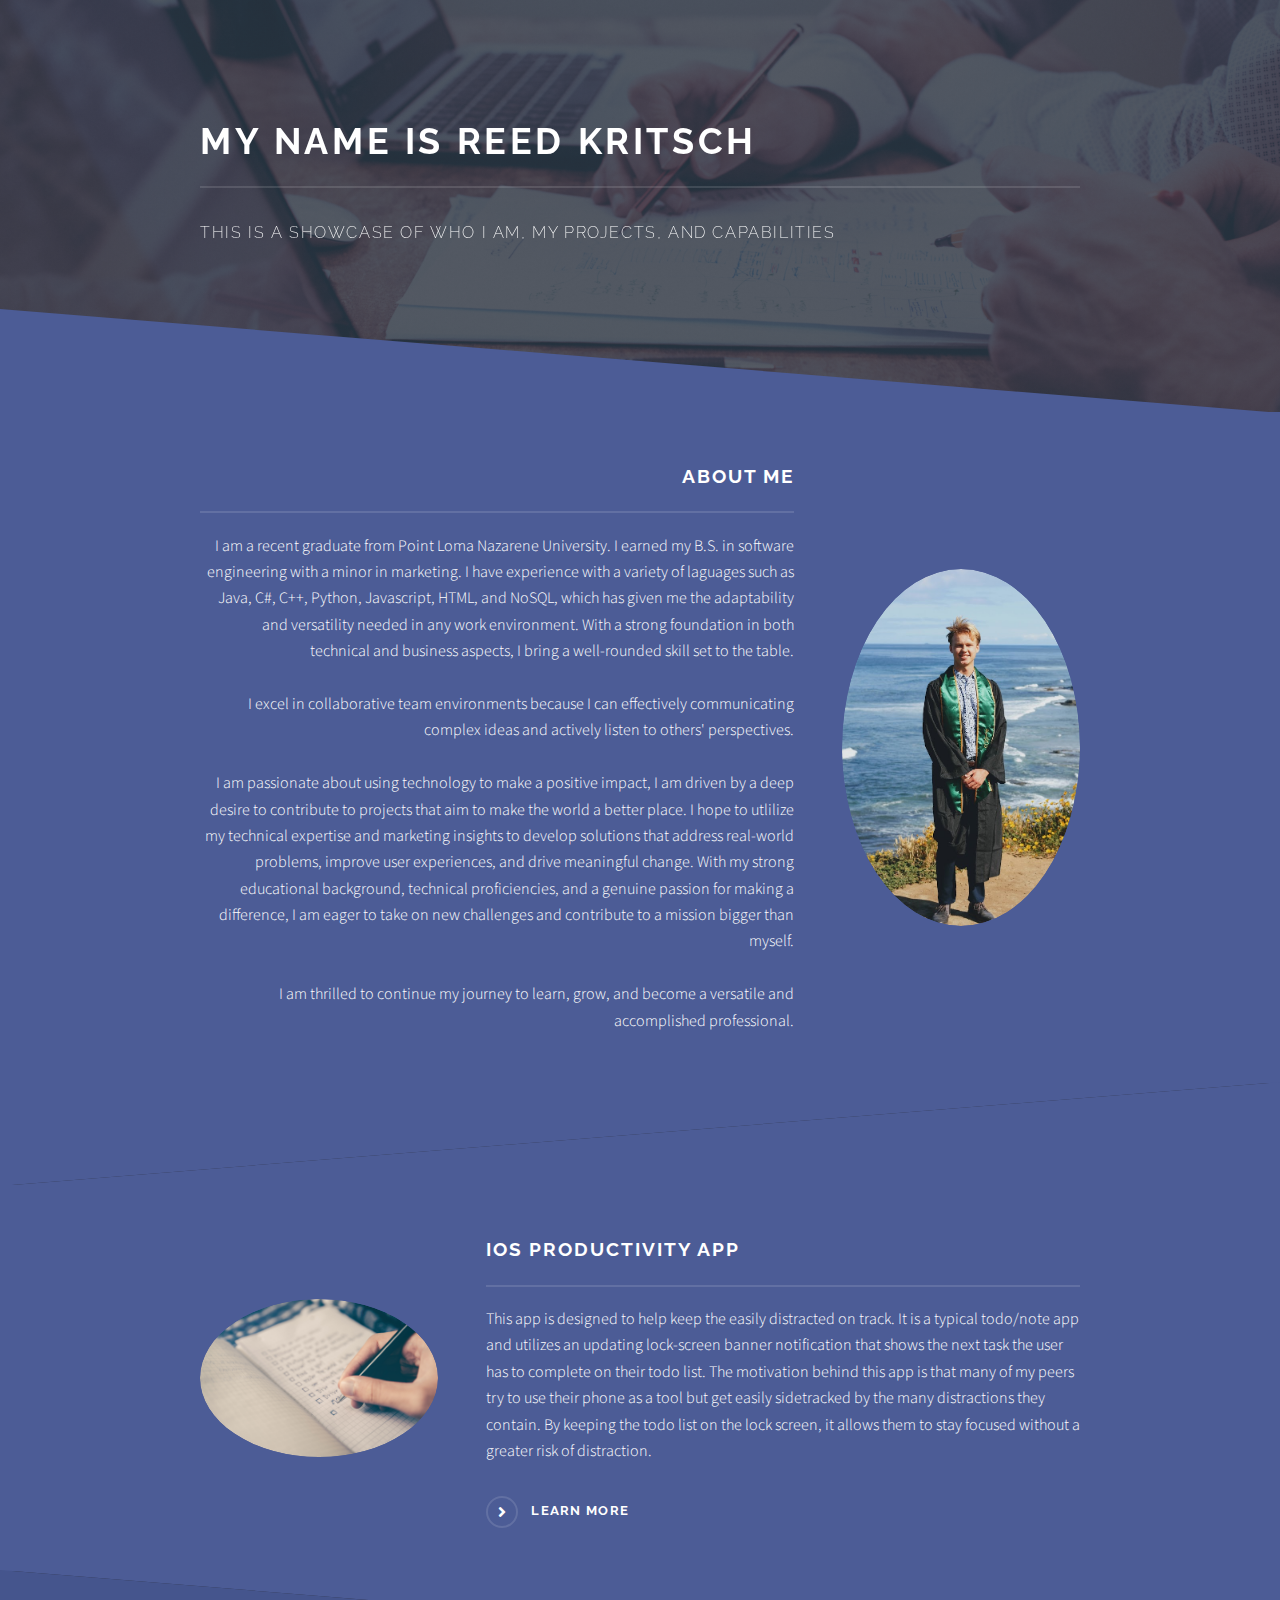
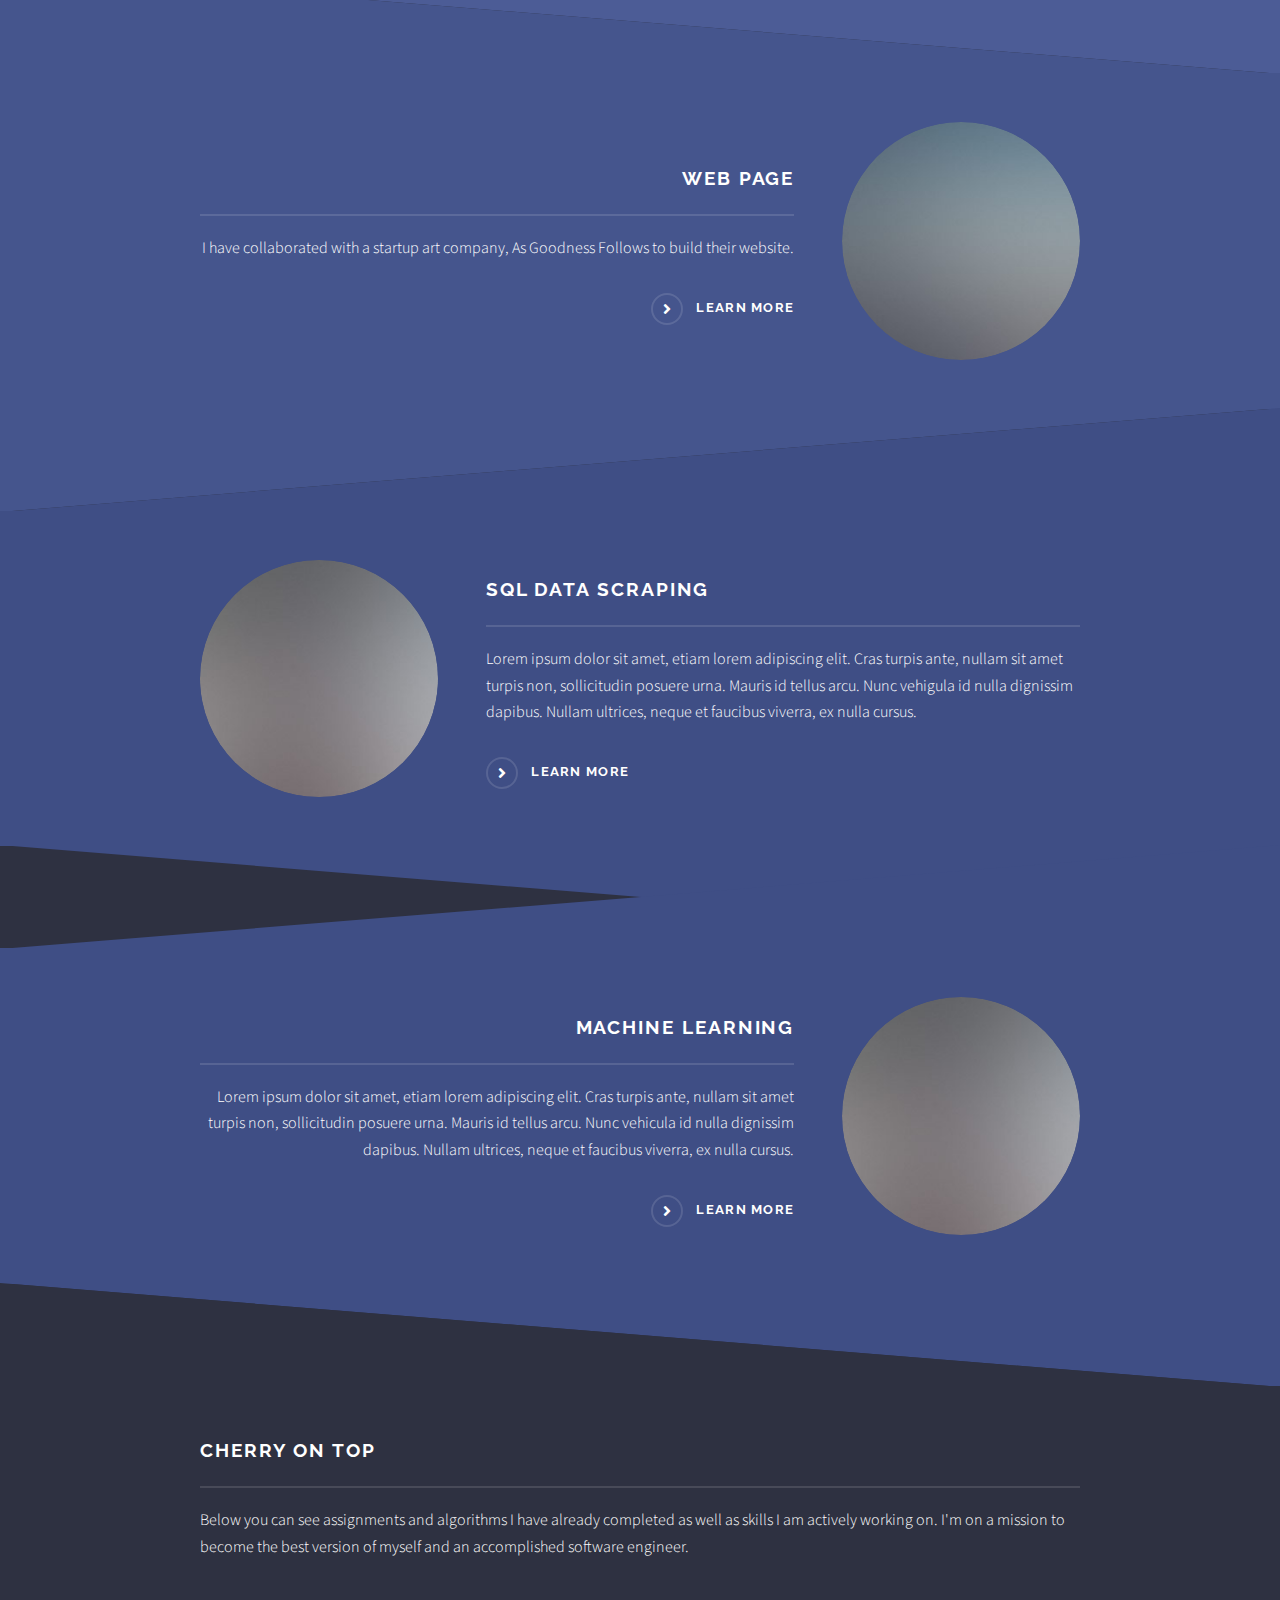
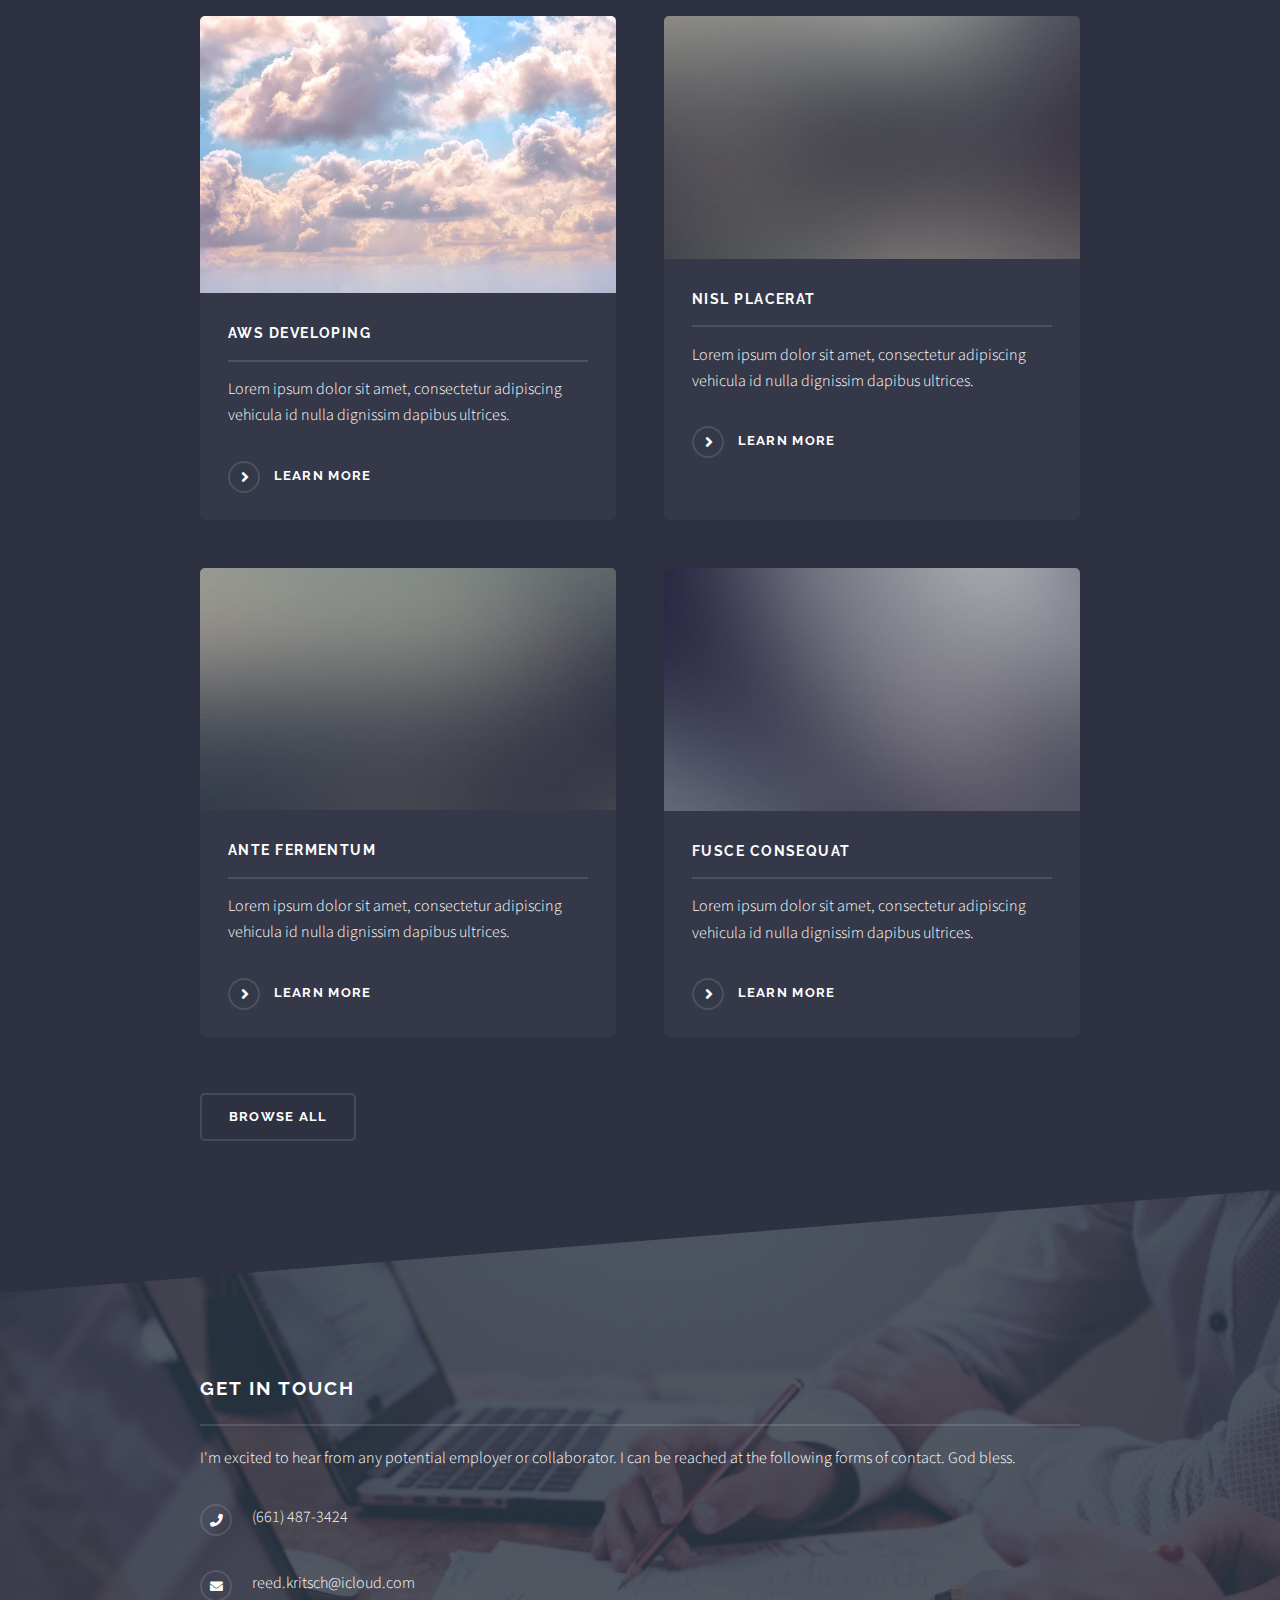
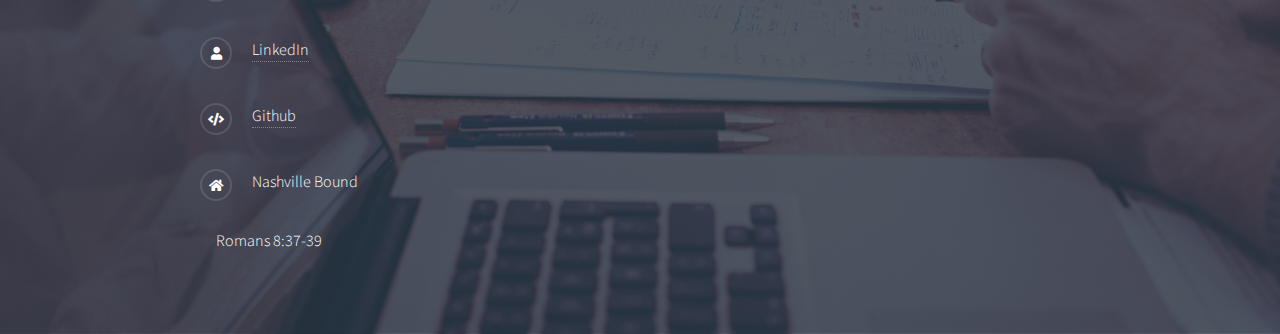
==== commit 5b4216d0: "Update index.html" ====
--- a/index.html
+++ b/index.html
@@ -55,7 +55,7 @@
             <!-- One - About Me  -->
             <section id="one" class="wrapper alt spotlight style1">
                <div class="inner">
-                  <a href="#" class="image"><img src="images/grad_photo.jpg" alt="" /></a>
+                  <a href="#" class="image"><img src="images/grad_photo.JPG" alt="" /></a>
                   <div class="content">
                      <h2 class="major">About Me</h2>
                      <p>
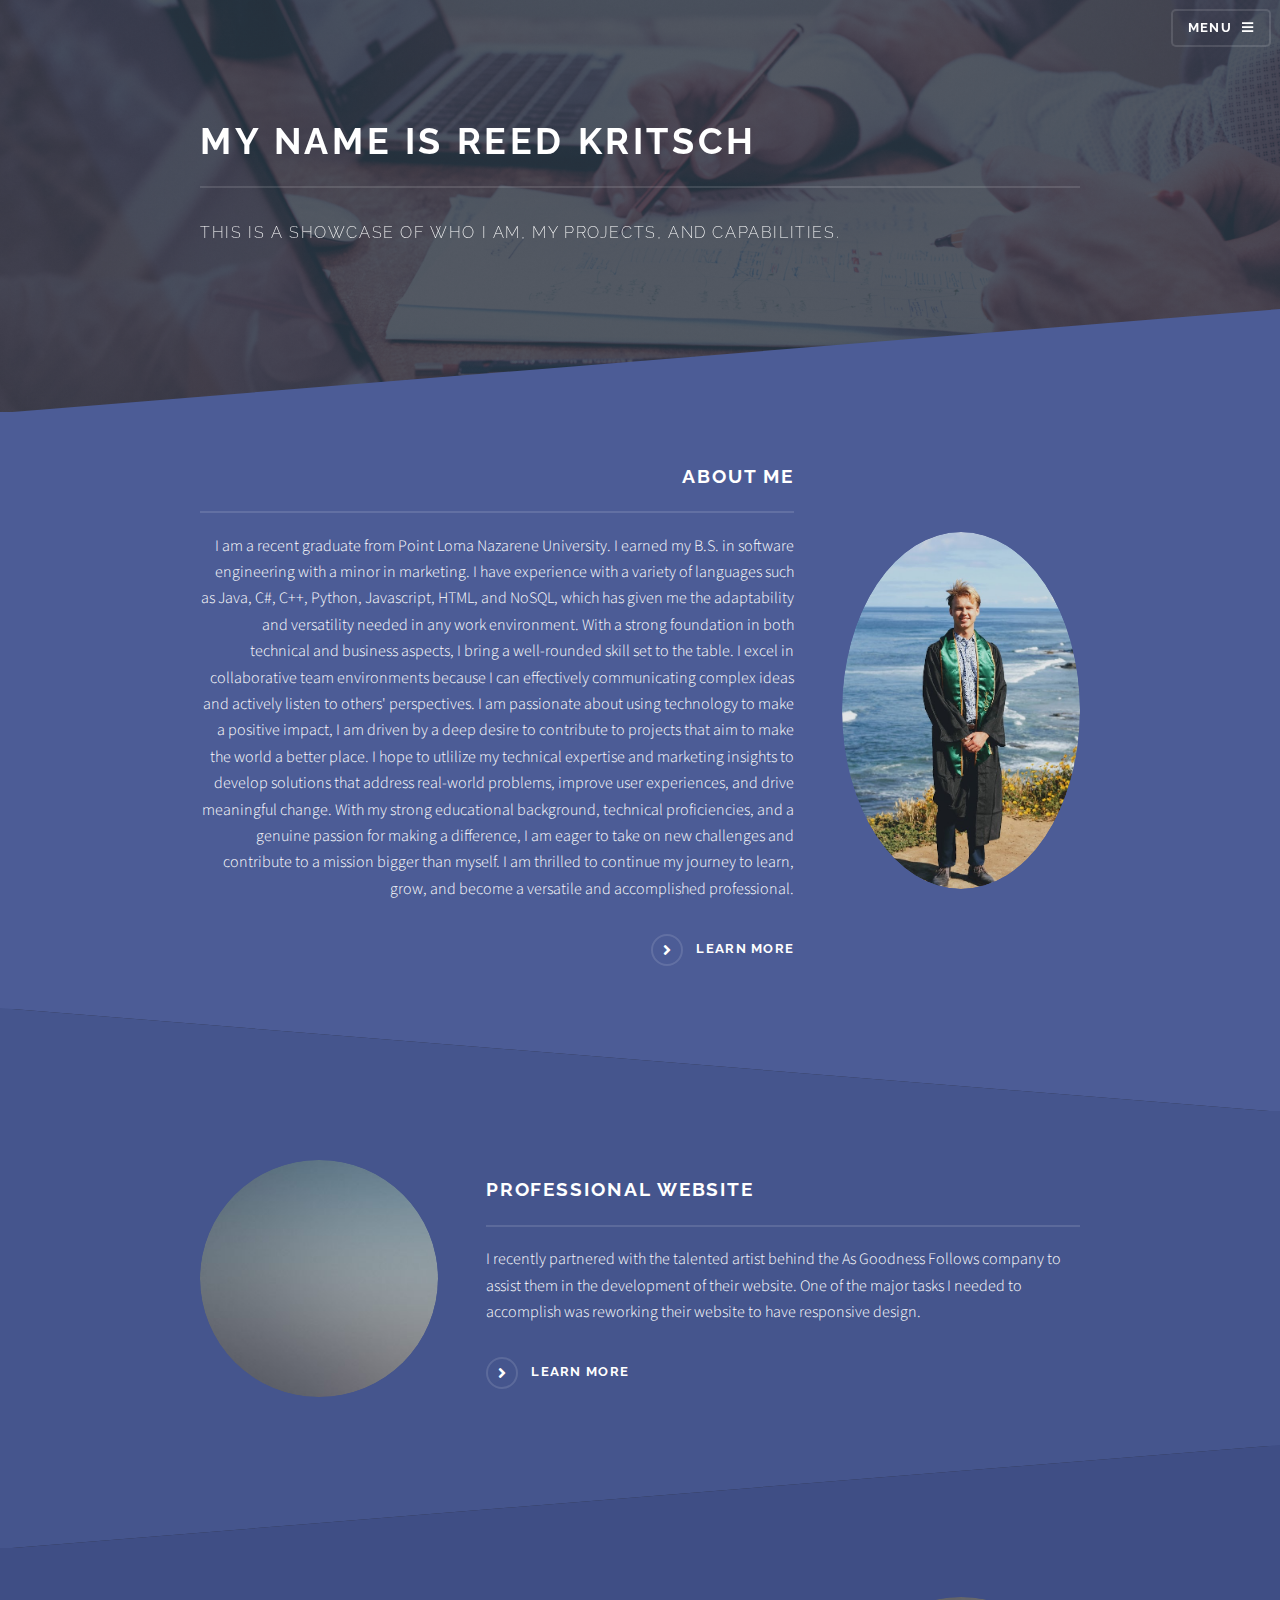
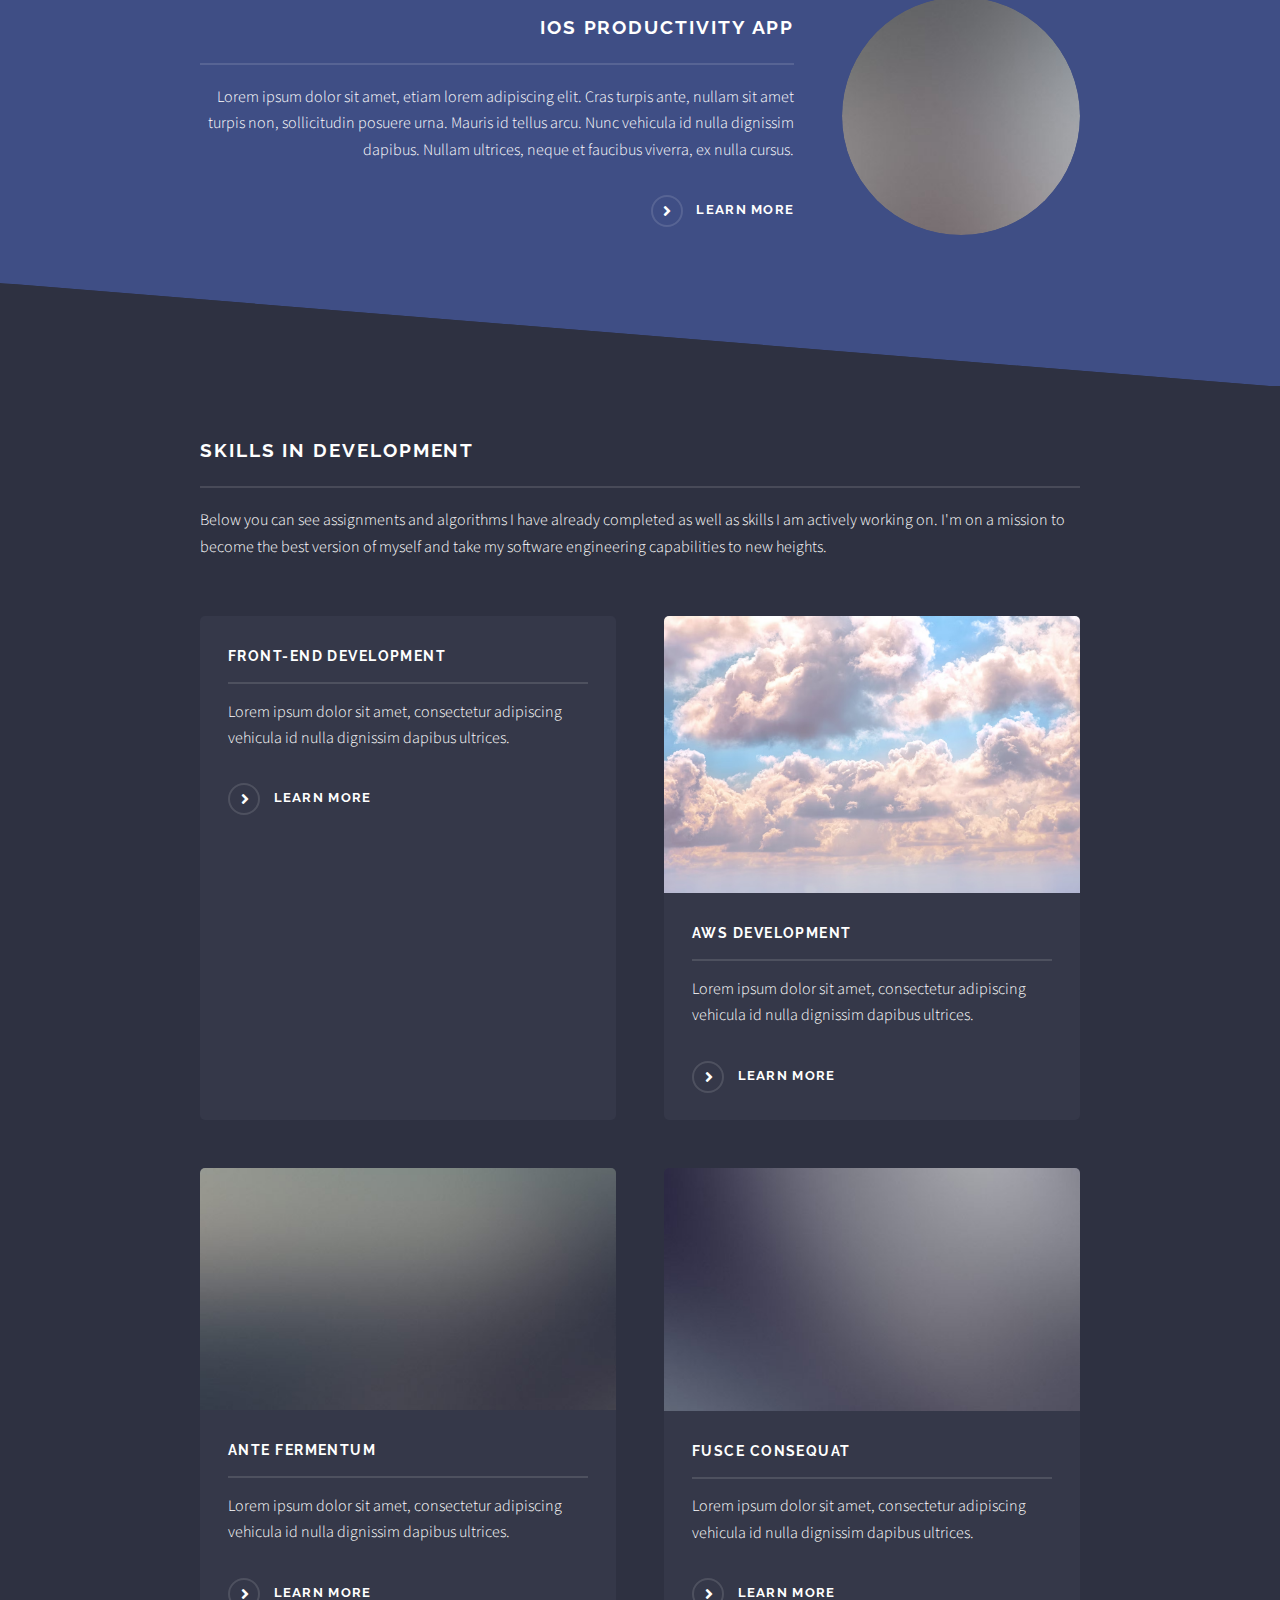
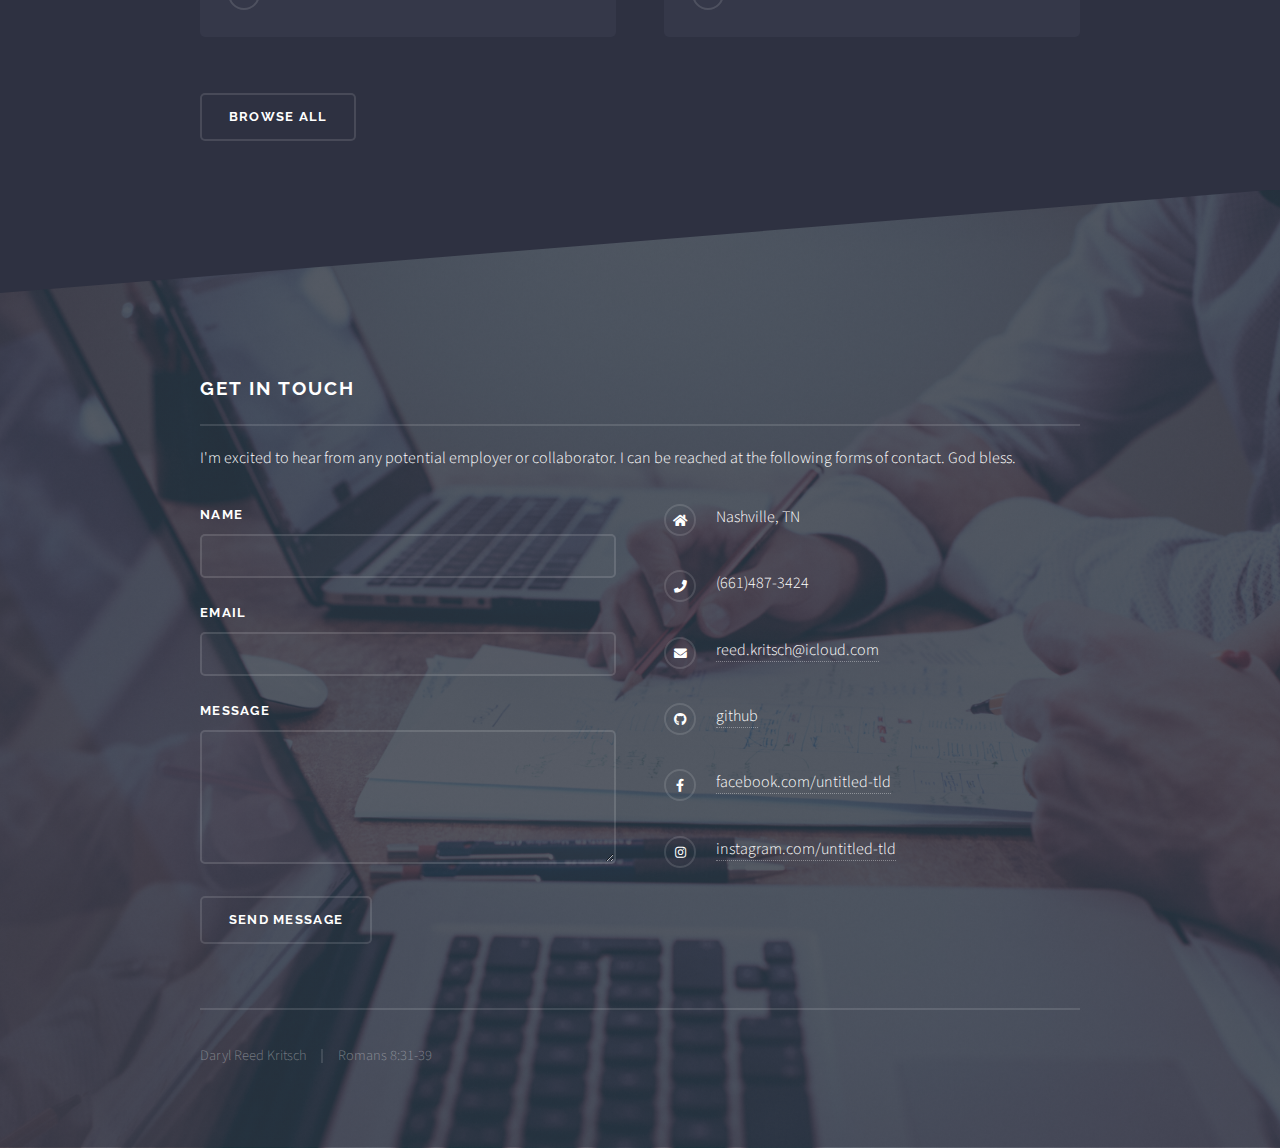
==== commit 8929423b: "Add files via upload" ====
--- a/index.html
+++ b/index.html
@@ -1,215 +1,186 @@
-<!DOCTYPE html>
+<!DOCTYPE HTML>
 <!--
 	Solid State by HTML5 UP
 	html5up.net | @ajlkn
 	Free for personal and commercial use under the CCA 3.0 license (html5up.net/license)
-
-	Customized by Reed Kritsch for personal github portfolio
 -->
 <html>
-   <head>
-      <title>Reed Kritsch Github Portfolio</title>
-      <meta charset="utf-8" />
-      <meta name="viewport" content="width=device-width, initial-scale=1, user-scalable=no" />
-      <link rel="stylesheet" href="assets/css/main.css" />
-      <noscript><link rel="stylesheet" href="assets/css/noscript.css" /></noscript>
-   </head>
-   <body class="is-preload">
-      <!-- Page Wrapper -->
-      <div id="page-wrapper">
-         <!-- Header Not Used 
-         <header id="header" class="alt">
-            <h1><a href="index.html">Solid State</a></h1>
-            <nav>
-               <a href="#menu">Menu</a>
-            </nav>
-         </header>
--->
-         <!-- Menu Not Used 
-         <nav id="menu">
-            <div class="inner">
-               <h2>Menu</h2>
-               <ul class="links">
-                  <li><a href="index.html">Home</a></li>
-                  <li><a href="generic.html">Generic</a></li>
-                  <li><a href="elements.html">Elements</a></li>
-                  <li><a href="#">Log In</a></li>
-                  <li><a href="#">Sign Up</a></li>
-               </ul>
-               <a href="#" class="close">Close</a>
-            </div>
-         </nav>
--->
+	<head>
+		<title>Reed Kritsch Portfolio</title>
+		<meta charset="utf-8" />
+		<meta name="viewport" content="width=device-width, initial-scale=1, user-scalable=no" />
+		<link rel="stylesheet" href="assets/css/main.css" />
+		<noscript><link rel="stylesheet" href="assets/css/noscript.css" /></noscript>
+	</head>
+	<body class="is-preload">
 
-         <!-- Banner -->
-         <section id="banner">
-            <div class="inner">
-               <!-- <div class="logo"><span class="icon fa-gem"></span></div> -->
-               <h2>My Name is Reed Kritsch</h2>
-               <p>This is a showcase of who I am, my projects, and capabilities</p>
-            </div>
-         </section>
+		<!-- Page Wrapper -->
+			<div id="page-wrapper">
 
-         <!-- Wrapper -->
-         <section id="wrapper">
-            <!-- One - About Me  -->
-            <section id="one" class="wrapper alt spotlight style1">
-               <div class="inner">
-                  <a href="#" class="image"><img src="images/grad_photo.JPG" alt="" /></a>
-                  <div class="content">
-                     <h2 class="major">About Me</h2>
-                     <p>
-                        I am a recent graduate from Point Loma Nazarene University. I earned my B.S. in software engineering with a minor in marketing. I have experience with a variety of laguages such as Java, C#, C++, Python, Javascript, HTML, and
-                        NoSQL, which has given me the adaptability and versatility needed in any work environment. With a strong foundation in both technical and business aspects, I bring a well-rounded skill set to the table.
-                        <br /><br />
-                        I excel in collaborative team environments because I can effectively communicating complex ideas and actively listen to others' perspectives.<br /><br />
-                        I am passionate about using technology to make a positive impact, I am driven by a deep desire to contribute to projects that aim to make the world a better place. I hope to utlilize my technical expertise and marketing insights to
-                        develop solutions that address real-world problems, improve user experiences, and drive meaningful change. With my strong educational background, technical proficiencies, and a genuine passion for making a difference, I am eager to
-                        take on new challenges and contribute to a mission bigger than myself. <br /><br />I am thrilled to continue my journey to learn, grow, and become a versatile and accomplished professional.
-                     </p>
-                  </div>
-               </div>
-            </section>
+				<!-- Header -->
+					<header id="header" class="alt">
+						<nav>
+							<a href="#menu">Menu</a>
+						</nav>
+					</header>
 
-            <!-- Project One - IOS App-->
-            <section id="two" class="wrapper spotlight style1">
-               <div class="inner">
-                  <a href="#" class="image"><img src="images/todo.jpg" alt="" /></a>
-                  <div class="content">
-                     <h2 class="major">IOS Productivity App</h2>
-                     <p>This app is designed to help keep the easily distracted on track. It is a typical todo/note app and utilizes an updating lock-screen banner notification that shows the next task the user has to complete on their todo list. The motivation behind this app is that many of my peers try to use their phone as a tool but get easily sidetracked by the many distractions they contain. By keeping the todo list on the lock screen, it allows them to stay focused without a greater risk of distraction.</p>
-                     <a href="#" class="special">Learn more </a>
-                  </div>
-               </div>
-            </section>
+				<!-- Menu -->
+					<nav id="menu">
+						<div class="inner">
+							<h2>Menu</h2>
+							<ul class="links">
+								<li><a href="index.html">Home</a></li>
+								<li><a href="#one">About Me</a></li>
+								<li><a href="#two">Projects</a></li>
+								<li><a href="#four">Skills</a></li>
+								<li><a href="#footer">Get in Touch</a></li>
+							</ul>
+							<a href="#" class="close">Close</a>
+						</div>
+					</nav>
 
-            <!-- Project Two - As Goodness Follows -->
-            <section id="three" class="wrapper alt spotlight style2">
-               <div class="inner">
-                  <a href="#" class="image"><img src="images/pic02.jpg" alt="" /></a>
-                  <div class="content">
-                     <h2 class="major">Web Page</h2>
-                     <p>
-                        I have collaborated with a startup art company, As Goodness Follows to build their website. 
-                     </p>
-                     <a href="#" class="special">Learn more</a>
-                  </div>
-               </div>
-            </section>
+				<!-- Banner -->
+					<section id="banner">
+						<div class="inner">
+							<h2>My name is Reed Kritsch</h2>
+							<p>This is a showcase of who I am, my projects, and capabilities.</a></p>
+						</div>
+					</section>
 
-            <!-- Project Three - SQL Data Scraping  -->
-            <section id="four" class="wrapper spotlight style3">
-               <div class="inner">
-                  <a href="#" class="image"><img src="images/pic03.jpg" alt="" /></a>
-                  <div class="content">
-                     <h2 class="major">SQL Data Scraping</h2>
-                     <p>
-                        Lorem ipsum dolor sit amet, etiam lorem adipiscing elit. Cras turpis ante, nullam sit amet turpis non, sollicitudin posuere urna. Mauris id tellus arcu. Nunc vehigula id nulla dignissim dapibus. Nullam ultrices, neque et faucibus
-                        viverra, ex nulla cursus.
-                     </p>
-                     <a href="#" class="special">Learn more</a>
-                  </div>
-               </div>
-            </section>
+				<!-- Wrapper -->
+					<section id="wrapper">
 
-            <!-- Project Four - Machine Learning -->
-            <section id="four" class="wrapper spotlight style3">
-               <div class="inner">
-                  <a href="#" class="image"><img src="images/pic03.jpg" alt="" /></a>
-                  <div class="content">
-                     <h2 class="major">Machine Learning </h2>
-                     <p>
-                        Lorem ipsum dolor sit amet, etiam lorem adipiscing elit. Cras turpis ante, nullam sit amet turpis non, sollicitudin posuere urna. Mauris id tellus arcu. Nunc vehicula id nulla dignissim dapibus. Nullam ultrices, neque et faucibus
-                        viverra, ex nulla cursus.
-                     </p>
-                     <a href="#" class="special">Learn more</a>
-                  </div>
-               </div>
-            </section>
-            <!-- Five  -->
-            <section id="five" class="wrapper alt style1">
-               <div class="inner">
-                  <h2 class="major">Cherry On Top</h2>
-                  <p>
-                     Below you can see assignments and algorithms I have already completed as well as skills I am actively working on. I'm on a mission to become the best version of myself and an accomplished software engineer.
-                  </p>
-                  <section class="features">
-                     <article>
-                        <a href="#" class="image"><img src="images/cloud_icon.jpg" alt="" /></a>
-                        <h3 class="major">AWS Developing</h3>
-                        <p>Lorem ipsum dolor sit amet, consectetur adipiscing vehicula id nulla dignissim dapibus ultrices.</p>
-                        <a href="#" class="special">Learn more</a>
-                     </article>
-                     <article>
-                        <a href="#" class="image"><img src="images/pic05.jpg" alt="" /></a>
-                        <h3 class="major">Nisl placerat</h3>
-                        <p>Lorem ipsum dolor sit amet, consectetur adipiscing vehicula id nulla dignissim dapibus ultrices.</p>
-                        <a href="#" class="special">Learn more</a>
-                     </article>
-                     <article>
-                        <a href="#" class="image"><img src="images/pic06.jpg" alt="" /></a>
-                        <h3 class="major">Ante fermentum</h3>
-                        <p>Lorem ipsum dolor sit amet, consectetur adipiscing vehicula id nulla dignissim dapibus ultrices.</p>
-                        <a href="#" class="special">Learn more</a>
-                     </article>
-                     <article>
-                        <a href="#" class="image"><img src="images/pic07.jpg" alt="" /></a>
-                        <h3 class="major">Fusce consequat</h3>
-                        <p>Lorem ipsum dolor sit amet, consectetur adipiscing vehicula id nulla dignissim dapibus ultrices.</p>
-                        <a href="#" class="special">Learn more</a>
-                     </article>
-                  </section>
-                  <ul class="actions">
-                     <li><a href="#" class="button">Browse All</a></li>
-                  </ul>
-               </div>
-            </section>
-         </section>
+						<!-- One -->
+							<section id="one" class="wrapper spotlight style1">
+								<div class="inner">
+									<a href="#" class="image"><img src="images/grad_photo.JPG" alt="" /></a>
+									<div class="content">
+										<h2 class="major">About Me</h2>
+										<p>I am a recent graduate from Point Loma Nazarene University. I earned my B.S. in software engineering with a minor in marketing. I have experience with a variety of languages such as Java, C#, C++, Python, Javascript, HTML, and NoSQL, which has given me the adaptability and versatility needed in any work environment. With a strong foundation in both technical and business aspects, I bring a well-rounded skill set to the table.
+										I excel in collaborative team environments because I can effectively communicating complex ideas and actively listen to others' perspectives.
+										
+										I am passionate about using technology to make a positive impact, I am driven by a deep desire to contribute to projects that aim to make the world a better place. I hope to utlilize my technical expertise and marketing insights to develop solutions that address real-world problems, improve user experiences, and drive meaningful change. With my strong educational background, technical proficiencies, and a genuine passion for making a difference, I am eager to take on new challenges and contribute to a mission bigger than myself.
+										
+										I am thrilled to continue my journey to learn, grow, and become a versatile and accomplished professional.</p>
+										<a href="#" class="special">Learn more</a>
+									</div>
+								</div>
+							</section>
 
-         <!-- Footer -->
-         <section id="footer">
-            <div class="inner">
-               <h2 class="major">Get in touch</h2>
-               <p>I'm excited to hear from any potential employer or collaborator. I can be reached at the following forms of contact. God bless.</p>
-               <!-- <form method="post" action="#">
-                  <div class="fields">
-                     <div class="field">
-                        <label for="name">Name</label>
-                        <input type="text" name="name" id="name" />
-                     </div>
-                     <div class="field">
-                        <label for="email">Email</label>
-                        <input type="email" name="email" id="email" />
-                     </div>
-                     <div class="field">
-                        <label for="message">Message</label>
-                        <textarea name="message" id="message" rows="4"></textarea>
-                     </div>
-                  </div>
-                  <ul class="actions">
-                     <li><input type="submit" value="Send Message" /></li>
-                  </ul>
-               </form> -->
-               <ul class="contact">
-                  <li class="icon solid fa-phone">(661) 487-3424</li>
-                  <li class="icon solid fa-envelope">reed.kritsch@icloud.com</li>
-                  <li class="icon solid fa-user"><a href="https://www.linkedin.com/in/daryl-kritsch-2948b5224/">LinkedIn</a></li>
-                  <li class="icon solid fa-code"><a href="#">Github</a></li>
-                  <li class="icon solid fa-home">Nashville Bound</li>
-               </ul>
-               <ul>
-                  Romans 8:37-39
-               </ul>
-            </div>
-         </section>
-      </div>
+						<!-- Two -->
+							<section id="two" class="wrapper alt spotlight style2">
+								<div class="inner">
+									<a href="#" class="image"><img src="images/pic02.jpg" alt="" /></a>
+									<div class="content">
+										<h2 class="major">Professional Website</h2>
+										<p>I recently partnered with the talented artist behind the As Goodness Follows company to assist them in the development of their website. One of the major tasks I needed to accomplish was reworking their website to have responsive design.</p>
+										<a href="#" class="special">Learn more</a>
+									</div>
+								</div>
+							</section>
 
-      <!-- Scripts -->
-      <script src="assets/js/jquery.min.js"></script>
-      <script src="assets/js/jquery.scrollex.min.js"></script>
-      <script src="assets/js/browser.min.js"></script>
-      <script src="assets/js/breakpoints.min.js"></script>
-      <script src="assets/js/util.js"></script>
-      <script src="assets/js/main.js"></script>
-   </body>
-</html>
+						<!-- Three -->
+							<section id="three" class="wrapper spotlight style3">
+								<div class="inner">
+									<a href="#" class="image"><img src="images/pic03.jpg" alt="" /></a>
+									<div class="content">
+										<h2 class="major">IOS Productivity App</h2>
+										<p>Lorem ipsum dolor sit amet, etiam lorem adipiscing elit. Cras turpis ante, nullam sit amet turpis non, sollicitudin posuere urna. Mauris id tellus arcu. Nunc vehicula id nulla dignissim dapibus. Nullam ultrices, neque et faucibus viverra, ex nulla cursus.</p>
+										<a href="#" class="special">Learn more</a>
+									</div>
+								</div>
+							</section>
+
+						<!-- Four -->
+							<section id="four" class="wrapper alt style1">
+								<div class="inner">
+									<h2 class="major">Skills in Development</h2>
+									<p>Below you can see assignments and algorithms I have already completed as well as skills I am actively working on. I'm on a mission to become the best version of myself and take my software engineering capabilities to new heights.</p>
+									<section class="features">
+										<article>
+											<a href="#" class="image"><img src="images/front_end_development.jpg" alt="" /></a>
+											<h3 class="major">Front-End Development</h3>
+											<p>Lorem ipsum dolor sit amet, consectetur adipiscing vehicula id nulla dignissim dapibus ultrices.</p>
+											<a href="#" class="special">Learn more</a>
+										</article>
+										<article>
+											<a href="#" class="image"><img src="images/cloud_icon.jpg" alt="" /></a>
+											<h3 class="major">AWS Development</h3>
+											<p>Lorem ipsum dolor sit amet, consectetur adipiscing vehicula id nulla dignissim dapibus ultrices.</p>
+											<a href="#" class="special">Learn more</a>
+										</article>
+										<article>
+											<a href="#" class="image"><img src="images/pic06.jpg" alt="" /></a>
+											<h3 class="major">Ante fermentum</h3>
+											<p>Lorem ipsum dolor sit amet, consectetur adipiscing vehicula id nulla dignissim dapibus ultrices.</p>
+											<a href="#" class="special">Learn more</a>
+										</article>
+										<article>
+											<a href="#" class="image"><img src="images/pic07.jpg" alt="" /></a>
+											<h3 class="major">Fusce consequat</h3>
+											<p>Lorem ipsum dolor sit amet, consectetur adipiscing vehicula id nulla dignissim dapibus ultrices.</p>
+											<a href="#" class="special">Learn more</a>
+										</article>
+									</section>
+									<ul class="actions">
+										<li><a href="#" class="button">Browse All</a></li>
+									</ul>
+								</div>
+							</section>
+
+					</section>
+
+				<!-- Footer -->
+					<section id="footer">
+						<div class="inner">
+							<h2 class="major">Get in touch</h2>
+							<p>I'm excited to hear from any potential employer or collaborator. I can be reached at the following forms of contact. God bless.</p>
+							<form method="post" action="#">
+								<div class="fields">
+									<div class="field">
+										<label for="name">Name</label>
+										<input type="text" name="name" id="name" />
+									</div>
+									<div class="field">
+										<label for="email">Email</label>
+										<input type="email" name="email" id="email" />
+									</div>
+									<div class="field">
+										<label for="message">Message</label>
+										<textarea name="message" id="message" rows="4"></textarea>
+									</div>
+								</div>
+								<ul class="actions">
+									<li><input type="submit" value="Send Message" /></li>
+								</ul>
+							</form>
+							<ul class="contact">
+								<li class="icon solid fa-home">
+									<!--Untitled Inc<br />
+									1234 Somewhere Road Suite #2894<br /> -->
+									Nashville, TN 
+								</li>
+								<li class="icon solid fa-phone">(661)487-3424</li>
+								<li class="icon solid fa-envelope"><a href="#">reed.kritsch@icloud.com</a></li>
+								<li class="icon brands fa-github"><a href="#">github</a></li>
+								<li class="icon brands fa-facebook-f"><a href="#">facebook.com/untitled-tld</a></li>
+								<li class="icon brands fa-instagram"><a href="#">instagram.com/untitled-tld</a></li>
+							</ul>
+							<ul class="copyright">
+								<li> Daryl Reed Kritsch</li><li>Romans 8:31-39</a></li>
+							</ul>
+						</div>
+					</section>
+
+			</div>
+
+		<!-- Scripts -->
+			<script src="assets/js/jquery.min.js"></script>
+			<script src="assets/js/jquery.scrollex.min.js"></script>
+			<script src="assets/js/browser.min.js"></script>
+			<script src="assets/js/breakpoints.min.js"></script>
+			<script src="assets/js/util.js"></script>
+			<script src="assets/js/main.js"></script>
+
+	</body>
+</html>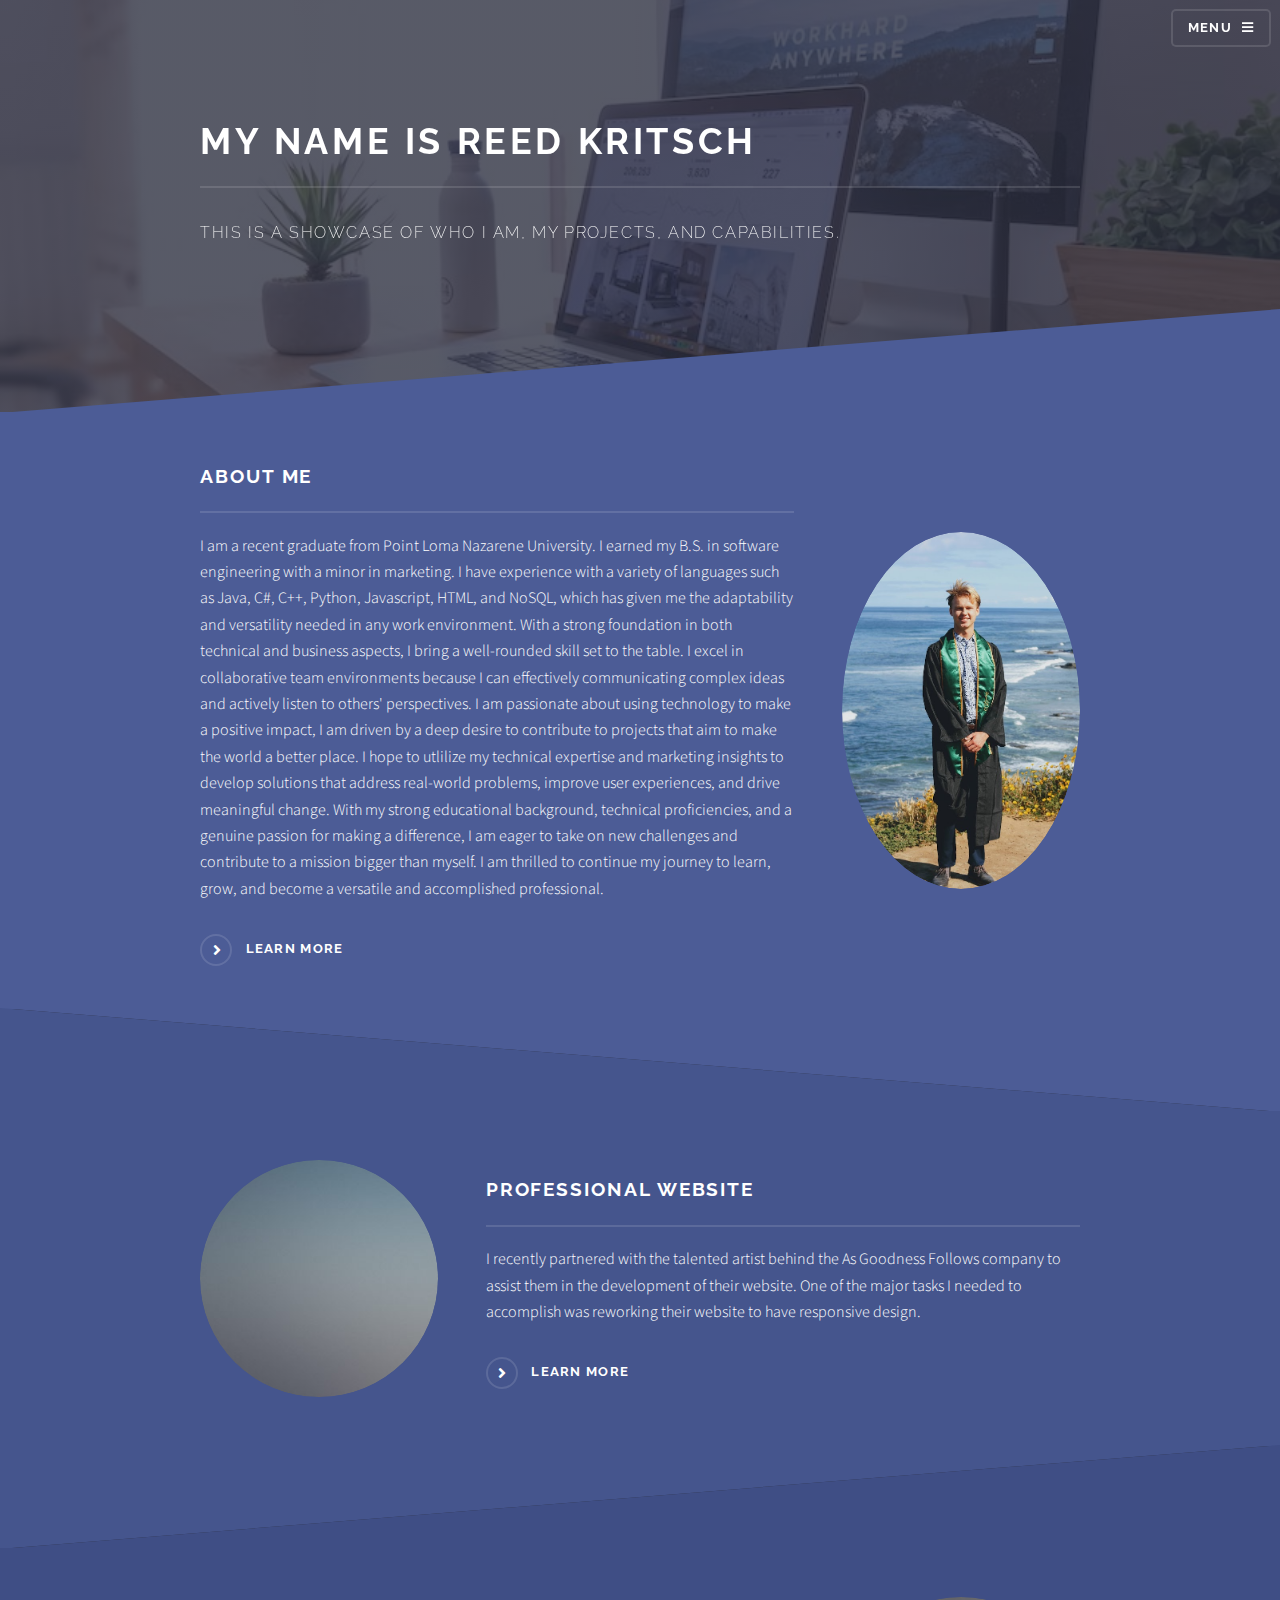
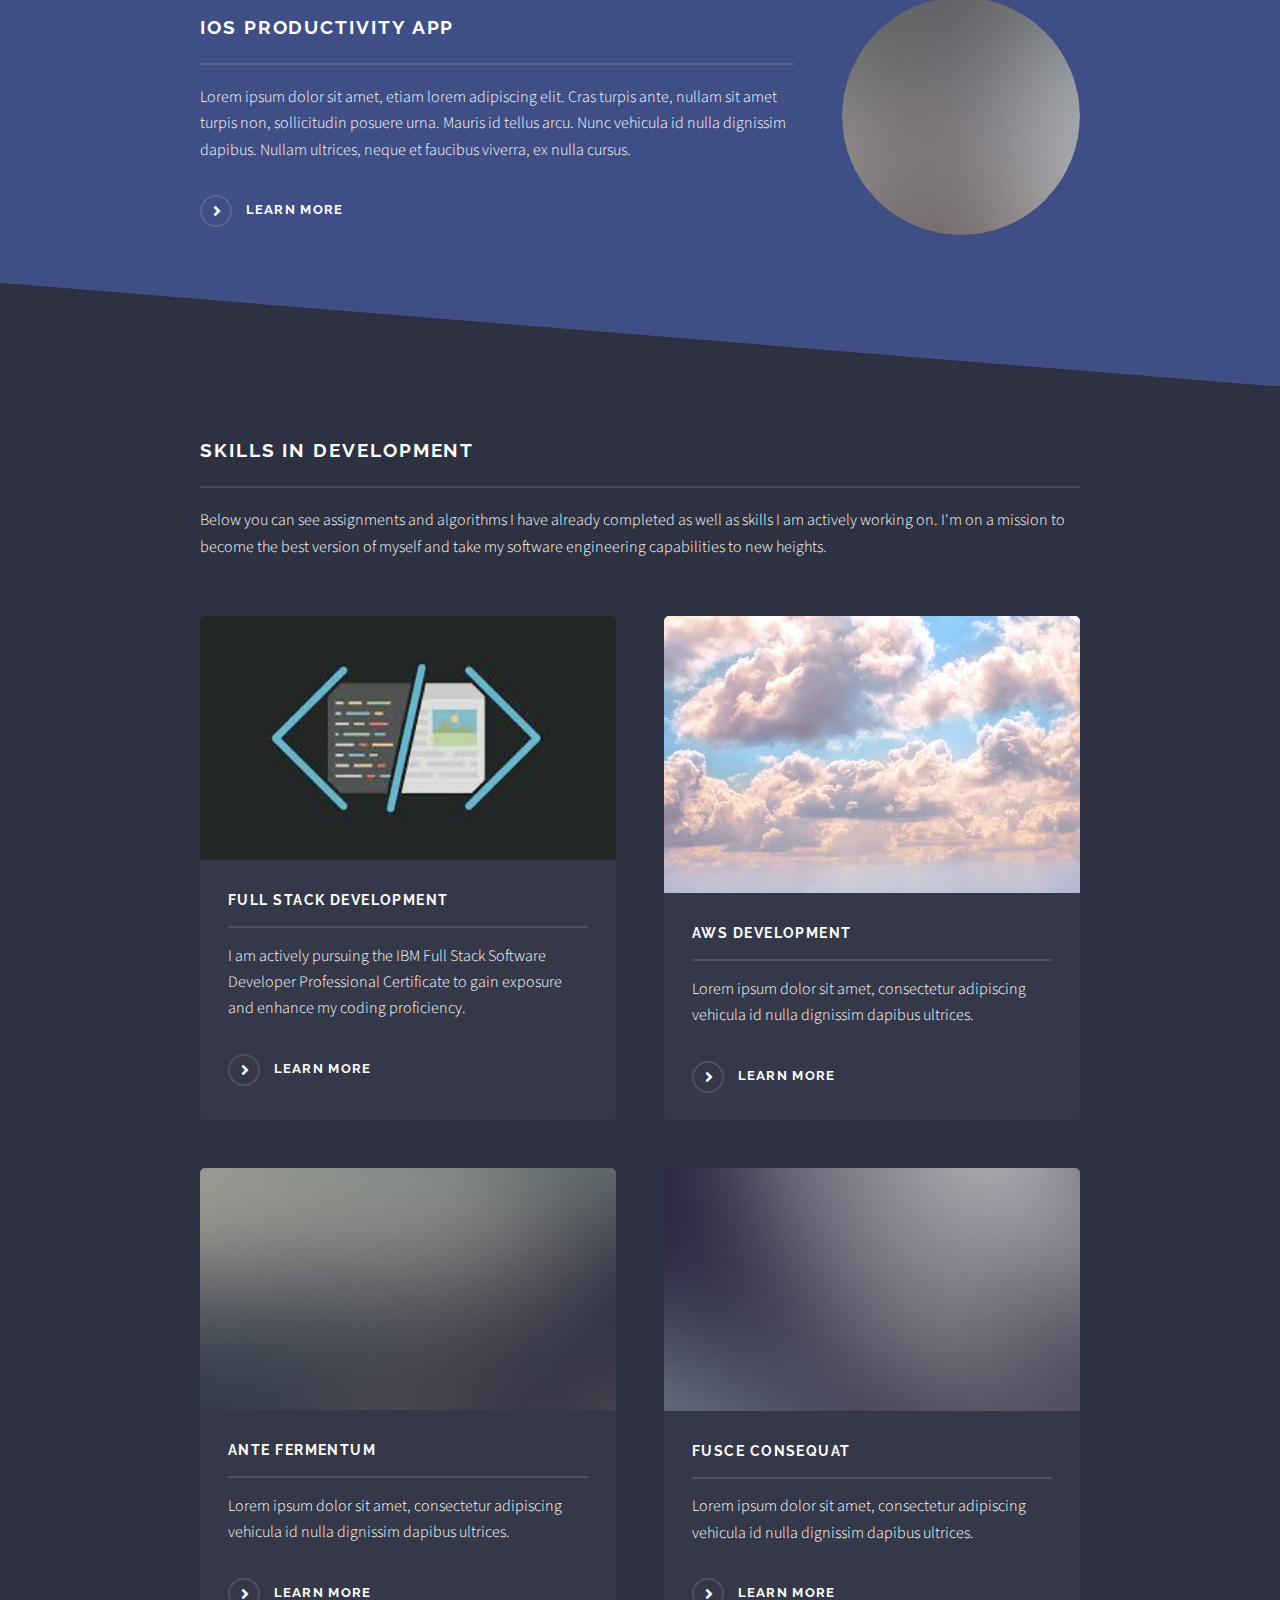
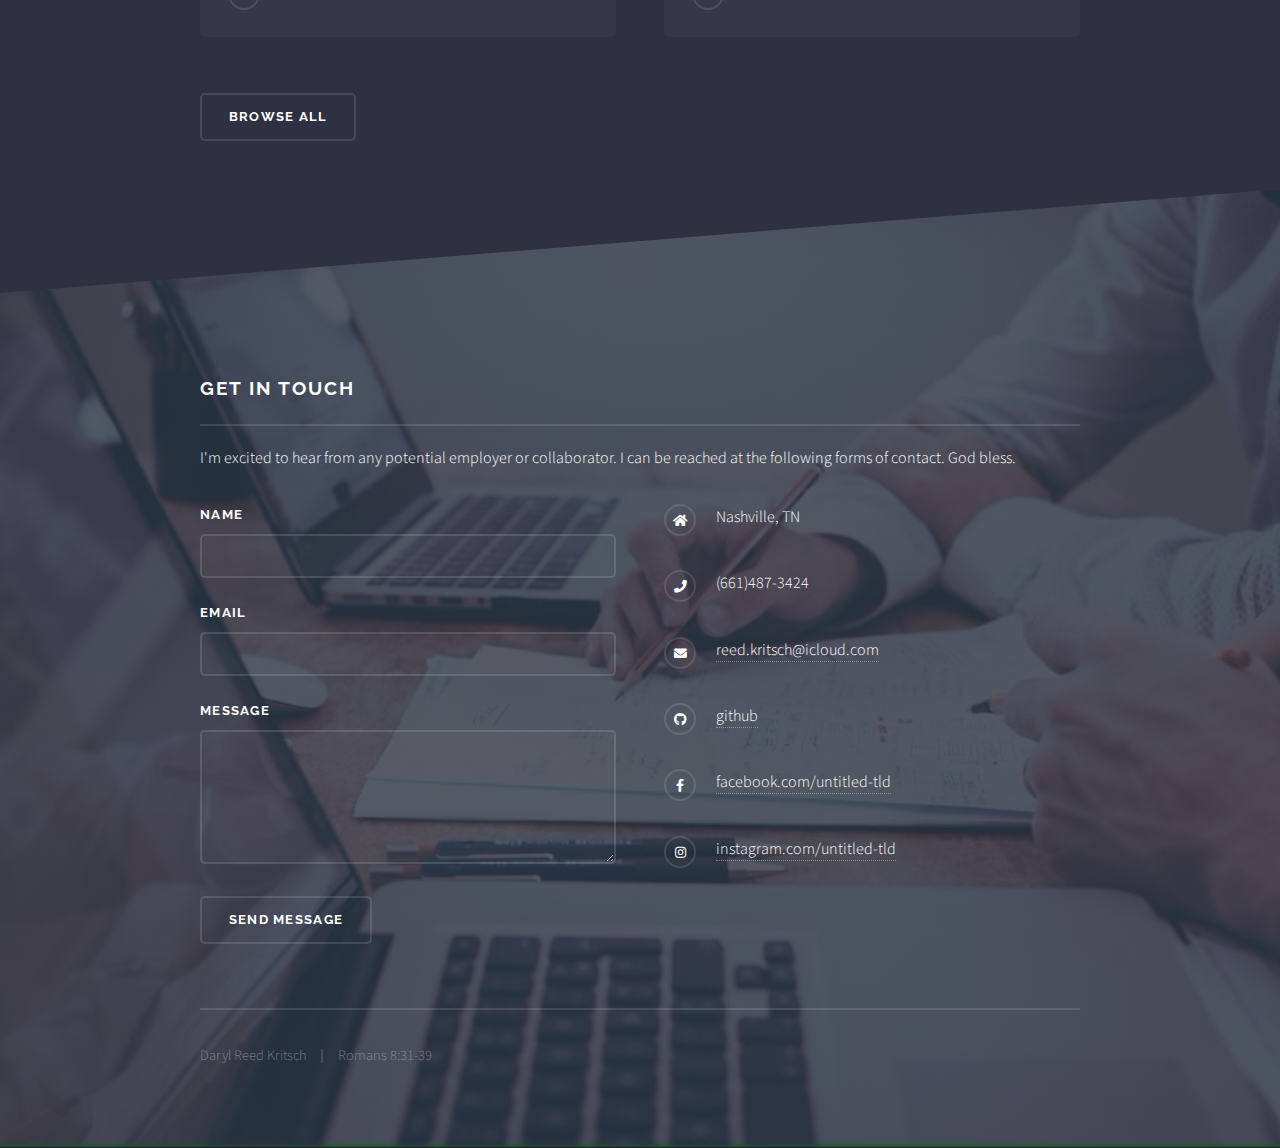
==== commit 0bacf0fb: "add certification page" ====
--- a/index.html
+++ b/index.html
@@ -98,10 +98,10 @@
 									<p>Below you can see assignments and algorithms I have already completed as well as skills I am actively working on. I'm on a mission to become the best version of myself and take my software engineering capabilities to new heights.</p>
 									<section class="features">
 										<article>
-											<a href="#" class="image"><img src="images/front_end_development.jpg" alt="" /></a>
-											<h3 class="major">Front-End Development</h3>
-											<p>Lorem ipsum dolor sit amet, consectetur adipiscing vehicula id nulla dignissim dapibus ultrices.</p>
-											<a href="#" class="special">Learn more</a>
+											<a href="fs-certification-page.html" class="image"><img src="images/front_end_development.jpg" alt="" /></a>
+											<h3 class="major">Full Stack Development</h3>
+											<p>I am actively pursuing the IBM Full Stack Software Developer Professional Certificate to gain exposure and enhance my coding proficiency.</p>
+											<a href="fs-certification-page.html" class="special">Learn more</a>
 										</article>
 										<article>
 											<a href="#" class="image"><img src="images/cloud_icon.jpg" alt="" /></a>
--- a/assets/css/main.css
+++ b/assets/css/main.css
@@ -1,4156 +1,4156 @@
-@import url(fontawesome-all.min.css);
-@import url("https://fonts.googleapis.com/css?family=Raleway:200,700|Source+Sans+Pro:300,600,300italic,600italic");
-
-/*
-	Solid State by HTML5 UP
-	html5up.net | @ajlkn
-	Free for personal and commercial use under the CCA 3.0 license (html5up.net/license)
-*/
-
-html, body, div, span, applet, object,
-iframe, h1, h2, h3, h4, h5, h6, p, blockquote,
-pre, a, abbr, acronym, address, big, cite,
-code, del, dfn, em, img, ins, kbd, q, s, samp,
-small, strike, strong, sub, sup, tt, var, b,
-u, i, center, dl, dt, dd, ol, ul, li, fieldset,
-form, label, legend, table, caption, tbody,
-tfoot, thead, tr, th, td, article, aside,
-canvas, details, embed, figure, figcaption,
-footer, header, hgroup, menu, nav, output, ruby,
-section, summary, time, mark, audio, video {
-	margin: 0;
-	padding: 0;
-	border: 0;
-	font-size: 100%;
-	font: inherit;
-	vertical-align: baseline;}
-
-article, aside, details, figcaption, figure,
-footer, header, hgroup, menu, nav, section {
-	display: block;}
-
-body {
-	line-height: 1;
-}
-
-ol, ul {
-	list-style: none;
-}
-
-blockquote, q {
-	quotes: none;
-}
-
-	blockquote:before, blockquote:after, q:before, q:after {
-		content: '';
-		content: none;
-	}
-
-table {
-	border-collapse: collapse;
-	border-spacing: 0;
-}
-
-body {
-	-webkit-text-size-adjust: none;
-}
-
-mark {
-	background-color: transparent;
-	color: inherit;
-}
-
-input::-moz-focus-inner {
-	border: 0;
-	padding: 0;
-}
-
-input, select, textarea {
-	-moz-appearance: none;
-	-webkit-appearance: none;
-	-ms-appearance: none;
-	appearance: none;
-}
-
-/* Basic */
-
-	@-ms-viewport {
-		width: device-width;
-	}
-
-	body {
-		-ms-overflow-style: scrollbar;
-	}
-
-	@media screen and (max-width: 480px) {
-
-		html, body {
-			min-width: 320px;
-		}
-
-	}
-
-	html {
-		box-sizing: border-box;
-	}
-
-	*, *:before, *:after {
-		box-sizing: inherit;
-	}
-
-	body {
-		background-color: #2e3141;
-		background-image: linear-gradient(to top, rgba(46, 49, 65, 0.8), rgba(46, 49, 65, 0.8)), url("../../images/bg.jpg");
-		background-size: auto,
- cover;
-		background-attachment: fixed,
- fixed;
-		background-position: center,
- center;
-	}
-
-		body.is-preload *, body.is-preload *:before, body.is-preload *:after {
-			-moz-animation: none !important;
-			-webkit-animation: none !important;
-			-ms-animation: none !important;
-			animation: none !important;
-			-moz-transition: none !important;
-			-webkit-transition: none !important;
-			-ms-transition: none !important;
-			transition: none !important;
-		}
-
-/* Type */
-
-	body, input, select, textarea {
-		color: #ffffff;
-		font-family: "Source Sans Pro", Helvetica, sans-serif;
-		font-size: 16.5pt;
-		font-weight: 300;
-		line-height: 1.65;
-	}
-
-		@media screen and (max-width: 1680px) {
-
-			body, input, select, textarea {
-				font-size: 13pt;
-			}
-
-		}
-
-		@media screen and (max-width: 1280px) {
-
-			body, input, select, textarea {
-				font-size: 12pt;
-			}
-
-		}
-
-		@media screen and (max-width: 980px) {
-
-			body, input, select, textarea {
-				font-size: 12pt;
-			}
-
-		}
-
-		@media screen and (max-width: 736px) {
-
-			body, input, select, textarea {
-				font-size: 12pt;
-			}
-
-		}
-
-		@media screen and (max-width: 480px) {
-
-			body, input, select, textarea {
-				font-size: 12pt;
-			}
-
-		}
-
-	a {
-		-moz-transition: color 0.2s ease-in-out, border-bottom-color 0.2s ease-in-out;
-		-webkit-transition: color 0.2s ease-in-out, border-bottom-color 0.2s ease-in-out;
-		-ms-transition: color 0.2s ease-in-out, border-bottom-color 0.2s ease-in-out;
-		transition: color 0.2s ease-in-out, border-bottom-color 0.2s ease-in-out;
-		border-bottom: dotted 1px rgba(255, 255, 255, 0.35);
-		color: #ffffff;
-		text-decoration: none;
-	}
-
-		a:hover {
-			border-bottom-color: transparent;
-			color: #ffffff !important;
-		}
-
-		a.special:not(.button) {
-			text-decoration: none;
-			border-bottom: 0;
-			display: block;
-			font-family: Raleway, Helvetica, sans-serif;
-			font-size: 0.8em;
-			font-weight: 700;
-			letter-spacing: 0.1em;
-			margin: 0 0 2em 0;
-			text-transform: uppercase;
-		}
-
-			a.special:not(.button):before {
-				-moz-osx-font-smoothing: grayscale;
-				-webkit-font-smoothing: antialiased;
-				display: inline-block;
-				font-style: normal;
-				font-variant: normal;
-				text-rendering: auto;
-				line-height: 1;
-				text-transform: none !important;
-				font-family: 'Font Awesome 5 Free';
-				font-weight: 900;
-			}
-
-			a.special:not(.button):before {
-				-moz-transition: background-color 0.2s ease-in-out;
-				-webkit-transition: background-color 0.2s ease-in-out;
-				-ms-transition: background-color 0.2s ease-in-out;
-				transition: background-color 0.2s ease-in-out;
-				border-radius: 100%;
-				border: solid 2px rgba(255, 255, 255, 0.125);
-				content: '\f105';
-				display: inline-block;
-				font-size: 1.25em;
-				height: 2em;
-				line-height: 1.75em;
-				margin-right: 0.85em;
-				text-align: center;
-				text-indent: 0.15em;
-				vertical-align: middle;
-				width: 2em;
-			}
-
-			a.special:not(.button):hover:before {
-				background-color: rgba(255, 255, 255, 0.025);
-			}
-
-			a.special:not(.button):active:before {
-				background-color: rgba(255, 255, 255, 0.075);
-			}
-
-	strong, b {
-		color: #ffffff;
-		font-weight: 600;
-	}
-
-	em, i {
-		font-style: italic;
-	}
-
-	p {
-		margin: 0 0 2em 0;
-	}
-
-	h1, h2, h3, h4, h5, h6 {
-		color: #ffffff;
-		font-family: Raleway, Helvetica, sans-serif;
-		font-weight: 700;
-		letter-spacing: 0.1em;
-		margin: 0 0 1em 0;
-		text-transform: uppercase;
-	}
-
-		h1 a, h2 a, h3 a, h4 a, h5 a, h6 a {
-			color: inherit;
-			text-decoration: none;
-			border-bottom: 0;
-		}
-
-		h1 span, h2 span, h3 span, h4 span, h5 span, h6 span {
-			font-weight: 200;
-		}
-
-		h1.major, h2.major, h3.major, h4.major, h5.major, h6.major {
-			padding-bottom: 1em;
-			border-bottom: solid 2px rgba(255, 255, 255, 0.125);
-		}
-
-	h2 {
-		font-size: 1.2em;
-	}
-
-	h3 {
-		font-size: 0.9em;
-	}
-
-	h4 {
-		font-size: 0.7em;
-	}
-
-	h5 {
-		font-size: 0.7em;
-	}
-
-	h6 {
-		font-size: 0.7em;
-	}
-
-	@media screen and (max-width: 736px) {
-
-		h2 {
-			font-size: 1em;
-		}
-
-		h3 {
-			font-size: 0.8em;
-		}
-
-	}
-
-	sub {
-		font-size: 0.8em;
-		position: relative;
-		top: 0.5em;
-	}
-
-	sup {
-		font-size: 0.8em;
-		position: relative;
-		top: -0.5em;
-	}
-
-	blockquote {
-		border-left: solid 4px rgba(255, 255, 255, 0.125);
-		font-style: italic;
-		margin: 0 0 2em 0;
-		padding: 0.5em 0 0.5em 2em;
-	}
-
-	code {
-		background: rgba(255, 255, 255, 0.025);
-		border-radius: 5px;
-		border: solid 2px rgba(255, 255, 255, 0.125);
-		font-family: "Courier New", monospace;
-		font-size: 0.9em;
-		margin: 0 0.25em;
-		padding: 0.25em 0.65em;
-	}
-
-	pre {
-		-webkit-overflow-scrolling: touch;
-		font-family: "Courier New", monospace;
-		font-size: 0.9em;
-		margin: 0 0 2em 0;
-	}
-
-		pre code {
-			display: block;
-			line-height: 1.75em;
-			padding: 1em 1.5em;
-			overflow-x: auto;
-		}
-
-	hr {
-		border: 0;
-		border-bottom: solid 2px rgba(255, 255, 255, 0.125);
-		margin: 2.5em 0;
-	}
-
-		hr.major {
-			margin: 4em 0;
-		}
-
-	.align-left {
-		text-align: left;
-	}
-
-	.align-center {
-		text-align: center;
-	}
-
-	.align-right {
-		text-align: right;
-	}
-
-/* Row */
-
-	.row {
-		display: flex;
-		flex-wrap: wrap;
-		box-sizing: border-box;
-		align-items: stretch;
-	}
-
-		.row > * {
-			box-sizing: border-box;
-		}
-
-		.row.gtr-uniform > * > :last-child {
-			margin-bottom: 0;
-		}
-
-		.row.aln-left {
-			justify-content: flex-start;
-		}
-
-		.row.aln-center {
-			justify-content: center;
-		}
-
-		.row.aln-right {
-			justify-content: flex-end;
-		}
-
-		.row.aln-top {
-			align-items: flex-start;
-		}
-
-		.row.aln-middle {
-			align-items: center;
-		}
-
-		.row.aln-bottom {
-			align-items: flex-end;
-		}
-
-		.row > .imp {
-			order: -1;
-		}
-
-		.row > .col-1 {
-			width: 8.33333%;
-		}
-
-		.row > .off-1 {
-			margin-left: 8.33333%;
-		}
-
-		.row > .col-2 {
-			width: 16.66667%;
-		}
-
-		.row > .off-2 {
-			margin-left: 16.66667%;
-		}
-
-		.row > .col-3 {
-			width: 25%;
-		}
-
-		.row > .off-3 {
-			margin-left: 25%;
-		}
-
-		.row > .col-4 {
-			width: 33.33333%;
-		}
-
-		.row > .off-4 {
-			margin-left: 33.33333%;
-		}
-
-		.row > .col-5 {
-			width: 41.66667%;
-		}
-
-		.row > .off-5 {
-			margin-left: 41.66667%;
-		}
-
-		.row > .col-6 {
-			width: 50%;
-		}
-
-		.row > .off-6 {
-			margin-left: 50%;
-		}
-
-		.row > .col-7 {
-			width: 58.33333%;
-		}
-
-		.row > .off-7 {
-			margin-left: 58.33333%;
-		}
-
-		.row > .col-8 {
-			width: 66.66667%;
-		}
-
-		.row > .off-8 {
-			margin-left: 66.66667%;
-		}
-
-		.row > .col-9 {
-			width: 75%;
-		}
-
-		.row > .off-9 {
-			margin-left: 75%;
-		}
-
-		.row > .col-10 {
-			width: 83.33333%;
-		}
-
-		.row > .off-10 {
-			margin-left: 83.33333%;
-		}
-
-		.row > .col-11 {
-			width: 91.66667%;
-		}
-
-		.row > .off-11 {
-			margin-left: 91.66667%;
-		}
-
-		.row > .col-12 {
-			width: 100%;
-		}
-
-		.row > .off-12 {
-			margin-left: 100%;
-		}
-
-		.row.gtr-0 {
-			margin-top: 0;
-			margin-left: 0em;
-		}
-
-			.row.gtr-0 > * {
-				padding: 0 0 0 0em;
-			}
-
-			.row.gtr-0.gtr-uniform {
-				margin-top: 0em;
-			}
-
-				.row.gtr-0.gtr-uniform > * {
-					padding-top: 0em;
-				}
-
-		.row.gtr-25 {
-			margin-top: 0;
-			margin-left: -0.4375em;
-		}
-
-			.row.gtr-25 > * {
-				padding: 0 0 0 0.4375em;
-			}
-
-			.row.gtr-25.gtr-uniform {
-				margin-top: -0.4375em;
-			}
-
-				.row.gtr-25.gtr-uniform > * {
-					padding-top: 0.4375em;
-				}
-
-		.row.gtr-50 {
-			margin-top: 0;
-			margin-left: -0.875em;
-		}
-
-			.row.gtr-50 > * {
-				padding: 0 0 0 0.875em;
-			}
-
-			.row.gtr-50.gtr-uniform {
-				margin-top: -0.875em;
-			}
-
-				.row.gtr-50.gtr-uniform > * {
-					padding-top: 0.875em;
-				}
-
-		.row {
-			margin-top: 0;
-			margin-left: -1.75em;
-		}
-
-			.row > * {
-				padding: 0 0 0 1.75em;
-			}
-
-			.row.gtr-uniform {
-				margin-top: -1.75em;
-			}
-
-				.row.gtr-uniform > * {
-					padding-top: 1.75em;
-				}
-
-		.row.gtr-150 {
-			margin-top: 0;
-			margin-left: -2.625em;
-		}
-
-			.row.gtr-150 > * {
-				padding: 0 0 0 2.625em;
-			}
-
-			.row.gtr-150.gtr-uniform {
-				margin-top: -2.625em;
-			}
-
-				.row.gtr-150.gtr-uniform > * {
-					padding-top: 2.625em;
-				}
-
-		.row.gtr-200 {
-			margin-top: 0;
-			margin-left: -3.5em;
-		}
-
-			.row.gtr-200 > * {
-				padding: 0 0 0 3.5em;
-			}
-
-			.row.gtr-200.gtr-uniform {
-				margin-top: -3.5em;
-			}
-
-				.row.gtr-200.gtr-uniform > * {
-					padding-top: 3.5em;
-				}
-
-		@media screen and (max-width: 1680px) {
-
-			.row {
-				display: flex;
-				flex-wrap: wrap;
-				box-sizing: border-box;
-				align-items: stretch;
-			}
-
-				.row > * {
-					box-sizing: border-box;
-				}
-
-				.row.gtr-uniform > * > :last-child {
-					margin-bottom: 0;
-				}
-
-				.row.aln-left {
-					justify-content: flex-start;
-				}
-
-				.row.aln-center {
-					justify-content: center;
-				}
-
-				.row.aln-right {
-					justify-content: flex-end;
-				}
-
-				.row.aln-top {
-					align-items: flex-start;
-				}
-
-				.row.aln-middle {
-					align-items: center;
-				}
-
-				.row.aln-bottom {
-					align-items: flex-end;
-				}
-
-				.row > .imp-xlarge {
-					order: -1;
-				}
-
-				.row > .col-1-xlarge {
-					width: 8.33333%;
-				}
-
-				.row > .off-1-xlarge {
-					margin-left: 8.33333%;
-				}
-
-				.row > .col-2-xlarge {
-					width: 16.66667%;
-				}
-
-				.row > .off-2-xlarge {
-					margin-left: 16.66667%;
-				}
-
-				.row > .col-3-xlarge {
-					width: 25%;
-				}
-
-				.row > .off-3-xlarge {
-					margin-left: 25%;
-				}
-
-				.row > .col-4-xlarge {
-					width: 33.33333%;
-				}
-
-				.row > .off-4-xlarge {
-					margin-left: 33.33333%;
-				}
-
-				.row > .col-5-xlarge {
-					width: 41.66667%;
-				}
-
-				.row > .off-5-xlarge {
-					margin-left: 41.66667%;
-				}
-
-				.row > .col-6-xlarge {
-					width: 50%;
-				}
-
-				.row > .off-6-xlarge {
-					margin-left: 50%;
-				}
-
-				.row > .col-7-xlarge {
-					width: 58.33333%;
-				}
-
-				.row > .off-7-xlarge {
-					margin-left: 58.33333%;
-				}
-
-				.row > .col-8-xlarge {
-					width: 66.66667%;
-				}
-
-				.row > .off-8-xlarge {
-					margin-left: 66.66667%;
-				}
-
-				.row > .col-9-xlarge {
-					width: 75%;
-				}
-
-				.row > .off-9-xlarge {
-					margin-left: 75%;
-				}
-
-				.row > .col-10-xlarge {
-					width: 83.33333%;
-				}
-
-				.row > .off-10-xlarge {
-					margin-left: 83.33333%;
-				}
-
-				.row > .col-11-xlarge {
-					width: 91.66667%;
-				}
-
-				.row > .off-11-xlarge {
-					margin-left: 91.66667%;
-				}
-
-				.row > .col-12-xlarge {
-					width: 100%;
-				}
-
-				.row > .off-12-xlarge {
-					margin-left: 100%;
-				}
-
-				.row.gtr-0 {
-					margin-top: 0;
-					margin-left: 0em;
-				}
-
-					.row.gtr-0 > * {
-						padding: 0 0 0 0em;
-					}
-
-					.row.gtr-0.gtr-uniform {
-						margin-top: 0em;
-					}
-
-						.row.gtr-0.gtr-uniform > * {
-							padding-top: 0em;
-						}
-
-				.row.gtr-25 {
-					margin-top: 0;
-					margin-left: -0.4375em;
-				}
-
-					.row.gtr-25 > * {
-						padding: 0 0 0 0.4375em;
-					}
-
-					.row.gtr-25.gtr-uniform {
-						margin-top: -0.4375em;
-					}
-
-						.row.gtr-25.gtr-uniform > * {
-							padding-top: 0.4375em;
-						}
-
-				.row.gtr-50 {
-					margin-top: 0;
-					margin-left: -0.875em;
-				}
-
-					.row.gtr-50 > * {
-						padding: 0 0 0 0.875em;
-					}
-
-					.row.gtr-50.gtr-uniform {
-						margin-top: -0.875em;
-					}
-
-						.row.gtr-50.gtr-uniform > * {
-							padding-top: 0.875em;
-						}
-
-				.row {
-					margin-top: 0;
-					margin-left: -1.75em;
-				}
-
-					.row > * {
-						padding: 0 0 0 1.75em;
-					}
-
-					.row.gtr-uniform {
-						margin-top: -1.75em;
-					}
-
-						.row.gtr-uniform > * {
-							padding-top: 1.75em;
-						}
-
-				.row.gtr-150 {
-					margin-top: 0;
-					margin-left: -2.625em;
-				}
-
-					.row.gtr-150 > * {
-						padding: 0 0 0 2.625em;
-					}
-
-					.row.gtr-150.gtr-uniform {
-						margin-top: -2.625em;
-					}
-
-						.row.gtr-150.gtr-uniform > * {
-							padding-top: 2.625em;
-						}
-
-				.row.gtr-200 {
-					margin-top: 0;
-					margin-left: -3.5em;
-				}
-
-					.row.gtr-200 > * {
-						padding: 0 0 0 3.5em;
-					}
-
-					.row.gtr-200.gtr-uniform {
-						margin-top: -3.5em;
-					}
-
-						.row.gtr-200.gtr-uniform > * {
-							padding-top: 3.5em;
-						}
-
-		}
-
-		@media screen and (max-width: 1280px) {
-
-			.row {
-				display: flex;
-				flex-wrap: wrap;
-				box-sizing: border-box;
-				align-items: stretch;
-			}
-
-				.row > * {
-					box-sizing: border-box;
-				}
-
-				.row.gtr-uniform > * > :last-child {
-					margin-bottom: 0;
-				}
-
-				.row.aln-left {
-					justify-content: flex-start;
-				}
-
-				.row.aln-center {
-					justify-content: center;
-				}
-
-				.row.aln-right {
-					justify-content: flex-end;
-				}
-
-				.row.aln-top {
-					align-items: flex-start;
-				}
-
-				.row.aln-middle {
-					align-items: center;
-				}
-
-				.row.aln-bottom {
-					align-items: flex-end;
-				}
-
-				.row > .imp-large {
-					order: -1;
-				}
-
-				.row > .col-1-large {
-					width: 8.33333%;
-				}
-
-				.row > .off-1-large {
-					margin-left: 8.33333%;
-				}
-
-				.row > .col-2-large {
-					width: 16.66667%;
-				}
-
-				.row > .off-2-large {
-					margin-left: 16.66667%;
-				}
-
-				.row > .col-3-large {
-					width: 25%;
-				}
-
-				.row > .off-3-large {
-					margin-left: 25%;
-				}
-
-				.row > .col-4-large {
-					width: 33.33333%;
-				}
-
-				.row > .off-4-large {
-					margin-left: 33.33333%;
-				}
-
-				.row > .col-5-large {
-					width: 41.66667%;
-				}
-
-				.row > .off-5-large {
-					margin-left: 41.66667%;
-				}
-
-				.row > .col-6-large {
-					width: 50%;
-				}
-
-				.row > .off-6-large {
-					margin-left: 50%;
-				}
-
-				.row > .col-7-large {
-					width: 58.33333%;
-				}
-
-				.row > .off-7-large {
-					margin-left: 58.33333%;
-				}
-
-				.row > .col-8-large {
-					width: 66.66667%;
-				}
-
-				.row > .off-8-large {
-					margin-left: 66.66667%;
-				}
-
-				.row > .col-9-large {
-					width: 75%;
-				}
-
-				.row > .off-9-large {
-					margin-left: 75%;
-				}
-
-				.row > .col-10-large {
-					width: 83.33333%;
-				}
-
-				.row > .off-10-large {
-					margin-left: 83.33333%;
-				}
-
-				.row > .col-11-large {
-					width: 91.66667%;
-				}
-
-				.row > .off-11-large {
-					margin-left: 91.66667%;
-				}
-
-				.row > .col-12-large {
-					width: 100%;
-				}
-
-				.row > .off-12-large {
-					margin-left: 100%;
-				}
-
-				.row.gtr-0 {
-					margin-top: 0;
-					margin-left: 0em;
-				}
-
-					.row.gtr-0 > * {
-						padding: 0 0 0 0em;
-					}
-
-					.row.gtr-0.gtr-uniform {
-						margin-top: 0em;
-					}
-
-						.row.gtr-0.gtr-uniform > * {
-							padding-top: 0em;
-						}
-
-				.row.gtr-25 {
-					margin-top: 0;
-					margin-left: -0.4375em;
-				}
-
-					.row.gtr-25 > * {
-						padding: 0 0 0 0.4375em;
-					}
-
-					.row.gtr-25.gtr-uniform {
-						margin-top: -0.4375em;
-					}
-
-						.row.gtr-25.gtr-uniform > * {
-							padding-top: 0.4375em;
-						}
-
-				.row.gtr-50 {
-					margin-top: 0;
-					margin-left: -0.875em;
-				}
-
-					.row.gtr-50 > * {
-						padding: 0 0 0 0.875em;
-					}
-
-					.row.gtr-50.gtr-uniform {
-						margin-top: -0.875em;
-					}
-
-						.row.gtr-50.gtr-uniform > * {
-							padding-top: 0.875em;
-						}
-
-				.row {
-					margin-top: 0;
-					margin-left: -1.75em;
-				}
-
-					.row > * {
-						padding: 0 0 0 1.75em;
-					}
-
-					.row.gtr-uniform {
-						margin-top: -1.75em;
-					}
-
-						.row.gtr-uniform > * {
-							padding-top: 1.75em;
-						}
-
-				.row.gtr-150 {
-					margin-top: 0;
-					margin-left: -2.625em;
-				}
-
-					.row.gtr-150 > * {
-						padding: 0 0 0 2.625em;
-					}
-
-					.row.gtr-150.gtr-uniform {
-						margin-top: -2.625em;
-					}
-
-						.row.gtr-150.gtr-uniform > * {
-							padding-top: 2.625em;
-						}
-
-				.row.gtr-200 {
-					margin-top: 0;
-					margin-left: -3.5em;
-				}
-
-					.row.gtr-200 > * {
-						padding: 0 0 0 3.5em;
-					}
-
-					.row.gtr-200.gtr-uniform {
-						margin-top: -3.5em;
-					}
-
-						.row.gtr-200.gtr-uniform > * {
-							padding-top: 3.5em;
-						}
-
-		}
-
-		@media screen and (max-width: 980px) {
-
-			.row {
-				display: flex;
-				flex-wrap: wrap;
-				box-sizing: border-box;
-				align-items: stretch;
-			}
-
-				.row > * {
-					box-sizing: border-box;
-				}
-
-				.row.gtr-uniform > * > :last-child {
-					margin-bottom: 0;
-				}
-
-				.row.aln-left {
-					justify-content: flex-start;
-				}
-
-				.row.aln-center {
-					justify-content: center;
-				}
-
-				.row.aln-right {
-					justify-content: flex-end;
-				}
-
-				.row.aln-top {
-					align-items: flex-start;
-				}
-
-				.row.aln-middle {
-					align-items: center;
-				}
-
-				.row.aln-bottom {
-					align-items: flex-end;
-				}
-
-				.row > .imp-medium {
-					order: -1;
-				}
-
-				.row > .col-1-medium {
-					width: 8.33333%;
-				}
-
-				.row > .off-1-medium {
-					margin-left: 8.33333%;
-				}
-
-				.row > .col-2-medium {
-					width: 16.66667%;
-				}
-
-				.row > .off-2-medium {
-					margin-left: 16.66667%;
-				}
-
-				.row > .col-3-medium {
-					width: 25%;
-				}
-
-				.row > .off-3-medium {
-					margin-left: 25%;
-				}
-
-				.row > .col-4-medium {
-					width: 33.33333%;
-				}
-
-				.row > .off-4-medium {
-					margin-left: 33.33333%;
-				}
-
-				.row > .col-5-medium {
-					width: 41.66667%;
-				}
-
-				.row > .off-5-medium {
-					margin-left: 41.66667%;
-				}
-
-				.row > .col-6-medium {
-					width: 50%;
-				}
-
-				.row > .off-6-medium {
-					margin-left: 50%;
-				}
-
-				.row > .col-7-medium {
-					width: 58.33333%;
-				}
-
-				.row > .off-7-medium {
-					margin-left: 58.33333%;
-				}
-
-				.row > .col-8-medium {
-					width: 66.66667%;
-				}
-
-				.row > .off-8-medium {
-					margin-left: 66.66667%;
-				}
-
-				.row > .col-9-medium {
-					width: 75%;
-				}
-
-				.row > .off-9-medium {
-					margin-left: 75%;
-				}
-
-				.row > .col-10-medium {
-					width: 83.33333%;
-				}
-
-				.row > .off-10-medium {
-					margin-left: 83.33333%;
-				}
-
-				.row > .col-11-medium {
-					width: 91.66667%;
-				}
-
-				.row > .off-11-medium {
-					margin-left: 91.66667%;
-				}
-
-				.row > .col-12-medium {
-					width: 100%;
-				}
-
-				.row > .off-12-medium {
-					margin-left: 100%;
-				}
-
-				.row.gtr-0 {
-					margin-top: 0;
-					margin-left: 0em;
-				}
-
-					.row.gtr-0 > * {
-						padding: 0 0 0 0em;
-					}
-
-					.row.gtr-0.gtr-uniform {
-						margin-top: 0em;
-					}
-
-						.row.gtr-0.gtr-uniform > * {
-							padding-top: 0em;
-						}
-
-				.row.gtr-25 {
-					margin-top: 0;
-					margin-left: -0.4375em;
-				}
-
-					.row.gtr-25 > * {
-						padding: 0 0 0 0.4375em;
-					}
-
-					.row.gtr-25.gtr-uniform {
-						margin-top: -0.4375em;
-					}
-
-						.row.gtr-25.gtr-uniform > * {
-							padding-top: 0.4375em;
-						}
-
-				.row.gtr-50 {
-					margin-top: 0;
-					margin-left: -0.875em;
-				}
-
-					.row.gtr-50 > * {
-						padding: 0 0 0 0.875em;
-					}
-
-					.row.gtr-50.gtr-uniform {
-						margin-top: -0.875em;
-					}
-
-						.row.gtr-50.gtr-uniform > * {
-							padding-top: 0.875em;
-						}
-
-				.row {
-					margin-top: 0;
-					margin-left: -1.75em;
-				}
-
-					.row > * {
-						padding: 0 0 0 1.75em;
-					}
-
-					.row.gtr-uniform {
-						margin-top: -1.75em;
-					}
-
-						.row.gtr-uniform > * {
-							padding-top: 1.75em;
-						}
-
-				.row.gtr-150 {
-					margin-top: 0;
-					margin-left: -2.625em;
-				}
-
-					.row.gtr-150 > * {
-						padding: 0 0 0 2.625em;
-					}
-
-					.row.gtr-150.gtr-uniform {
-						margin-top: -2.625em;
-					}
-
-						.row.gtr-150.gtr-uniform > * {
-							padding-top: 2.625em;
-						}
-
-				.row.gtr-200 {
-					margin-top: 0;
-					margin-left: -3.5em;
-				}
-
-					.row.gtr-200 > * {
-						padding: 0 0 0 3.5em;
-					}
-
-					.row.gtr-200.gtr-uniform {
-						margin-top: -3.5em;
-					}
-
-						.row.gtr-200.gtr-uniform > * {
-							padding-top: 3.5em;
-						}
-
-		}
-
-		@media screen and (max-width: 736px) {
-
-			.row {
-				display: flex;
-				flex-wrap: wrap;
-				box-sizing: border-box;
-				align-items: stretch;
-			}
-
-				.row > * {
-					box-sizing: border-box;
-				}
-
-				.row.gtr-uniform > * > :last-child {
-					margin-bottom: 0;
-				}
-
-				.row.aln-left {
-					justify-content: flex-start;
-				}
-
-				.row.aln-center {
-					justify-content: center;
-				}
-
-				.row.aln-right {
-					justify-content: flex-end;
-				}
-
-				.row.aln-top {
-					align-items: flex-start;
-				}
-
-				.row.aln-middle {
-					align-items: center;
-				}
-
-				.row.aln-bottom {
-					align-items: flex-end;
-				}
-
-				.row > .imp-small {
-					order: -1;
-				}
-
-				.row > .col-1-small {
-					width: 8.33333%;
-				}
-
-				.row > .off-1-small {
-					margin-left: 8.33333%;
-				}
-
-				.row > .col-2-small {
-					width: 16.66667%;
-				}
-
-				.row > .off-2-small {
-					margin-left: 16.66667%;
-				}
-
-				.row > .col-3-small {
-					width: 25%;
-				}
-
-				.row > .off-3-small {
-					margin-left: 25%;
-				}
-
-				.row > .col-4-small {
-					width: 33.33333%;
-				}
-
-				.row > .off-4-small {
-					margin-left: 33.33333%;
-				}
-
-				.row > .col-5-small {
-					width: 41.66667%;
-				}
-
-				.row > .off-5-small {
-					margin-left: 41.66667%;
-				}
-
-				.row > .col-6-small {
-					width: 50%;
-				}
-
-				.row > .off-6-small {
-					margin-left: 50%;
-				}
-
-				.row > .col-7-small {
-					width: 58.33333%;
-				}
-
-				.row > .off-7-small {
-					margin-left: 58.33333%;
-				}
-
-				.row > .col-8-small {
-					width: 66.66667%;
-				}
-
-				.row > .off-8-small {
-					margin-left: 66.66667%;
-				}
-
-				.row > .col-9-small {
-					width: 75%;
-				}
-
-				.row > .off-9-small {
-					margin-left: 75%;
-				}
-
-				.row > .col-10-small {
-					width: 83.33333%;
-				}
-
-				.row > .off-10-small {
-					margin-left: 83.33333%;
-				}
-
-				.row > .col-11-small {
-					width: 91.66667%;
-				}
-
-				.row > .off-11-small {
-					margin-left: 91.66667%;
-				}
-
-				.row > .col-12-small {
-					width: 100%;
-				}
-
-				.row > .off-12-small {
-					margin-left: 100%;
-				}
-
-				.row.gtr-0 {
-					margin-top: 0;
-					margin-left: 0em;
-				}
-
-					.row.gtr-0 > * {
-						padding: 0 0 0 0em;
-					}
-
-					.row.gtr-0.gtr-uniform {
-						margin-top: 0em;
-					}
-
-						.row.gtr-0.gtr-uniform > * {
-							padding-top: 0em;
-						}
-
-				.row.gtr-25 {
-					margin-top: 0;
-					margin-left: -0.3125em;
-				}
-
-					.row.gtr-25 > * {
-						padding: 0 0 0 0.3125em;
-					}
-
-					.row.gtr-25.gtr-uniform {
-						margin-top: -0.3125em;
-					}
-
-						.row.gtr-25.gtr-uniform > * {
-							padding-top: 0.3125em;
-						}
-
-				.row.gtr-50 {
-					margin-top: 0;
-					margin-left: -0.625em;
-				}
-
-					.row.gtr-50 > * {
-						padding: 0 0 0 0.625em;
-					}
-
-					.row.gtr-50.gtr-uniform {
-						margin-top: -0.625em;
-					}
-
-						.row.gtr-50.gtr-uniform > * {
-							padding-top: 0.625em;
-						}
-
-				.row {
-					margin-top: 0;
-					margin-left: -1.25em;
-				}
-
-					.row > * {
-						padding: 0 0 0 1.25em;
-					}
-
-					.row.gtr-uniform {
-						margin-top: -1.25em;
-					}
-
-						.row.gtr-uniform > * {
-							padding-top: 1.25em;
-						}
-
-				.row.gtr-150 {
-					margin-top: 0;
-					margin-left: -1.875em;
-				}
-
-					.row.gtr-150 > * {
-						padding: 0 0 0 1.875em;
-					}
-
-					.row.gtr-150.gtr-uniform {
-						margin-top: -1.875em;
-					}
-
-						.row.gtr-150.gtr-uniform > * {
-							padding-top: 1.875em;
-						}
-
-				.row.gtr-200 {
-					margin-top: 0;
-					margin-left: -2.5em;
-				}
-
-					.row.gtr-200 > * {
-						padding: 0 0 0 2.5em;
-					}
-
-					.row.gtr-200.gtr-uniform {
-						margin-top: -2.5em;
-					}
-
-						.row.gtr-200.gtr-uniform > * {
-							padding-top: 2.5em;
-						}
-
-		}
-
-		@media screen and (max-width: 480px) {
-
-			.row {
-				display: flex;
-				flex-wrap: wrap;
-				box-sizing: border-box;
-				align-items: stretch;
-			}
-
-				.row > * {
-					box-sizing: border-box;
-				}
-
-				.row.gtr-uniform > * > :last-child {
-					margin-bottom: 0;
-				}
-
-				.row.aln-left {
-					justify-content: flex-start;
-				}
-
-				.row.aln-center {
-					justify-content: center;
-				}
-
-				.row.aln-right {
-					justify-content: flex-end;
-				}
-
-				.row.aln-top {
-					align-items: flex-start;
-				}
-
-				.row.aln-middle {
-					align-items: center;
-				}
-
-				.row.aln-bottom {
-					align-items: flex-end;
-				}
-
-				.row > .imp-xsmall {
-					order: -1;
-				}
-
-				.row > .col-1-xsmall {
-					width: 8.33333%;
-				}
-
-				.row > .off-1-xsmall {
-					margin-left: 8.33333%;
-				}
-
-				.row > .col-2-xsmall {
-					width: 16.66667%;
-				}
-
-				.row > .off-2-xsmall {
-					margin-left: 16.66667%;
-				}
-
-				.row > .col-3-xsmall {
-					width: 25%;
-				}
-
-				.row > .off-3-xsmall {
-					margin-left: 25%;
-				}
-
-				.row > .col-4-xsmall {
-					width: 33.33333%;
-				}
-
-				.row > .off-4-xsmall {
-					margin-left: 33.33333%;
-				}
-
-				.row > .col-5-xsmall {
-					width: 41.66667%;
-				}
-
-				.row > .off-5-xsmall {
-					margin-left: 41.66667%;
-				}
-
-				.row > .col-6-xsmall {
-					width: 50%;
-				}
-
-				.row > .off-6-xsmall {
-					margin-left: 50%;
-				}
-
-				.row > .col-7-xsmall {
-					width: 58.33333%;
-				}
-
-				.row > .off-7-xsmall {
-					margin-left: 58.33333%;
-				}
-
-				.row > .col-8-xsmall {
-					width: 66.66667%;
-				}
-
-				.row > .off-8-xsmall {
-					margin-left: 66.66667%;
-				}
-
-				.row > .col-9-xsmall {
-					width: 75%;
-				}
-
-				.row > .off-9-xsmall {
-					margin-left: 75%;
-				}
-
-				.row > .col-10-xsmall {
-					width: 83.33333%;
-				}
-
-				.row > .off-10-xsmall {
-					margin-left: 83.33333%;
-				}
-
-				.row > .col-11-xsmall {
-					width: 91.66667%;
-				}
-
-				.row > .off-11-xsmall {
-					margin-left: 91.66667%;
-				}
-
-				.row > .col-12-xsmall {
-					width: 100%;
-				}
-
-				.row > .off-12-xsmall {
-					margin-left: 100%;
-				}
-
-				.row.gtr-0 {
-					margin-top: 0;
-					margin-left: 0em;
-				}
-
-					.row.gtr-0 > * {
-						padding: 0 0 0 0em;
-					}
-
-					.row.gtr-0.gtr-uniform {
-						margin-top: 0em;
-					}
-
-						.row.gtr-0.gtr-uniform > * {
-							padding-top: 0em;
-						}
-
-				.row.gtr-25 {
-					margin-top: 0;
-					margin-left: -0.3125em;
-				}
-
-					.row.gtr-25 > * {
-						padding: 0 0 0 0.3125em;
-					}
-
-					.row.gtr-25.gtr-uniform {
-						margin-top: -0.3125em;
-					}
-
-						.row.gtr-25.gtr-uniform > * {
-							padding-top: 0.3125em;
-						}
-
-				.row.gtr-50 {
-					margin-top: 0;
-					margin-left: -0.625em;
-				}
-
-					.row.gtr-50 > * {
-						padding: 0 0 0 0.625em;
-					}
-
-					.row.gtr-50.gtr-uniform {
-						margin-top: -0.625em;
-					}
-
-						.row.gtr-50.gtr-uniform > * {
-							padding-top: 0.625em;
-						}
-
-				.row {
-					margin-top: 0;
-					margin-left: -1.25em;
-				}
-
-					.row > * {
-						padding: 0 0 0 1.25em;
-					}
-
-					.row.gtr-uniform {
-						margin-top: -1.25em;
-					}
-
-						.row.gtr-uniform > * {
-							padding-top: 1.25em;
-						}
-
-				.row.gtr-150 {
-					margin-top: 0;
-					margin-left: -1.875em;
-				}
-
-					.row.gtr-150 > * {
-						padding: 0 0 0 1.875em;
-					}
-
-					.row.gtr-150.gtr-uniform {
-						margin-top: -1.875em;
-					}
-
-						.row.gtr-150.gtr-uniform > * {
-							padding-top: 1.875em;
-						}
-
-				.row.gtr-200 {
-					margin-top: 0;
-					margin-left: -2.5em;
-				}
-
-					.row.gtr-200 > * {
-						padding: 0 0 0 2.5em;
-					}
-
-					.row.gtr-200.gtr-uniform {
-						margin-top: -2.5em;
-					}
-
-						.row.gtr-200.gtr-uniform > * {
-							padding-top: 2.5em;
-						}
-
-		}
-
-		@media screen and (max-width: 360px) {
-
-			.row {
-				display: flex;
-				flex-wrap: wrap;
-				box-sizing: border-box;
-				align-items: stretch;
-			}
-
-				.row > * {
-					box-sizing: border-box;
-				}
-
-				.row.gtr-uniform > * > :last-child {
-					margin-bottom: 0;
-				}
-
-				.row.aln-left {
-					justify-content: flex-start;
-				}
-
-				.row.aln-center {
-					justify-content: center;
-				}
-
-				.row.aln-right {
-					justify-content: flex-end;
-				}
-
-				.row.aln-top {
-					align-items: flex-start;
-				}
-
-				.row.aln-middle {
-					align-items: center;
-				}
-
-				.row.aln-bottom {
-					align-items: flex-end;
-				}
-
-				.row > .imp-xxsmall {
-					order: -1;
-				}
-
-				.row > .col-1-xxsmall {
-					width: 8.33333%;
-				}
-
-				.row > .off-1-xxsmall {
-					margin-left: 8.33333%;
-				}
-
-				.row > .col-2-xxsmall {
-					width: 16.66667%;
-				}
-
-				.row > .off-2-xxsmall {
-					margin-left: 16.66667%;
-				}
-
-				.row > .col-3-xxsmall {
-					width: 25%;
-				}
-
-				.row > .off-3-xxsmall {
-					margin-left: 25%;
-				}
-
-				.row > .col-4-xxsmall {
-					width: 33.33333%;
-				}
-
-				.row > .off-4-xxsmall {
-					margin-left: 33.33333%;
-				}
-
-				.row > .col-5-xxsmall {
-					width: 41.66667%;
-				}
-
-				.row > .off-5-xxsmall {
-					margin-left: 41.66667%;
-				}
-
-				.row > .col-6-xxsmall {
-					width: 50%;
-				}
-
-				.row > .off-6-xxsmall {
-					margin-left: 50%;
-				}
-
-				.row > .col-7-xxsmall {
-					width: 58.33333%;
-				}
-
-				.row > .off-7-xxsmall {
-					margin-left: 58.33333%;
-				}
-
-				.row > .col-8-xxsmall {
-					width: 66.66667%;
-				}
-
-				.row > .off-8-xxsmall {
-					margin-left: 66.66667%;
-				}
-
-				.row > .col-9-xxsmall {
-					width: 75%;
-				}
-
-				.row > .off-9-xxsmall {
-					margin-left: 75%;
-				}
-
-				.row > .col-10-xxsmall {
-					width: 83.33333%;
-				}
-
-				.row > .off-10-xxsmall {
-					margin-left: 83.33333%;
-				}
-
-				.row > .col-11-xxsmall {
-					width: 91.66667%;
-				}
-
-				.row > .off-11-xxsmall {
-					margin-left: 91.66667%;
-				}
-
-				.row > .col-12-xxsmall {
-					width: 100%;
-				}
-
-				.row > .off-12-xxsmall {
-					margin-left: 100%;
-				}
-
-				.row.gtr-0 {
-					margin-top: 0;
-					margin-left: 0em;
-				}
-
-					.row.gtr-0 > * {
-						padding: 0 0 0 0em;
-					}
-
-					.row.gtr-0.gtr-uniform {
-						margin-top: 0em;
-					}
-
-						.row.gtr-0.gtr-uniform > * {
-							padding-top: 0em;
-						}
-
-				.row.gtr-25 {
-					margin-top: 0;
-					margin-left: -0.3125em;
-				}
-
-					.row.gtr-25 > * {
-						padding: 0 0 0 0.3125em;
-					}
-
-					.row.gtr-25.gtr-uniform {
-						margin-top: -0.3125em;
-					}
-
-						.row.gtr-25.gtr-uniform > * {
-							padding-top: 0.3125em;
-						}
-
-				.row.gtr-50 {
-					margin-top: 0;
-					margin-left: -0.625em;
-				}
-
-					.row.gtr-50 > * {
-						padding: 0 0 0 0.625em;
-					}
-
-					.row.gtr-50.gtr-uniform {
-						margin-top: -0.625em;
-					}
-
-						.row.gtr-50.gtr-uniform > * {
-							padding-top: 0.625em;
-						}
-
-				.row {
-					margin-top: 0;
-					margin-left: -1.25em;
-				}
-
-					.row > * {
-						padding: 0 0 0 1.25em;
-					}
-
-					.row.gtr-uniform {
-						margin-top: -1.25em;
-					}
-
-						.row.gtr-uniform > * {
-							padding-top: 1.25em;
-						}
-
-				.row.gtr-150 {
-					margin-top: 0;
-					margin-left: -1.875em;
-				}
-
-					.row.gtr-150 > * {
-						padding: 0 0 0 1.875em;
-					}
-
-					.row.gtr-150.gtr-uniform {
-						margin-top: -1.875em;
-					}
-
-						.row.gtr-150.gtr-uniform > * {
-							padding-top: 1.875em;
-						}
-
-				.row.gtr-200 {
-					margin-top: 0;
-					margin-left: -2.5em;
-				}
-
-					.row.gtr-200 > * {
-						padding: 0 0 0 2.5em;
-					}
-
-					.row.gtr-200.gtr-uniform {
-						margin-top: -2.5em;
-					}
-
-						.row.gtr-200.gtr-uniform > * {
-							padding-top: 2.5em;
-						}
-
-		}
-
-/* Section/Article */
-
-	section.special, article.special {
-		text-align: center;
-	}
-
-/* Form */
-
-	form {
-		margin: 0 0 2em 0;
-	}
-
-		form > :last-child {
-			margin-bottom: 0;
-		}
-
-		form > .fields {
-			display: -moz-flex;
-			display: -webkit-flex;
-			display: -ms-flex;
-			display: flex;
-			-moz-flex-wrap: wrap;
-			-webkit-flex-wrap: wrap;
-			-ms-flex-wrap: wrap;
-			flex-wrap: wrap;
-			width: calc(100% + 3em);
-			margin: -1.5em 0 2em -1.5em;
-		}
-
-			form > .fields > .field {
-				-moz-flex-grow: 0;
-				-webkit-flex-grow: 0;
-				-ms-flex-grow: 0;
-				flex-grow: 0;
-				-moz-flex-shrink: 0;
-				-webkit-flex-shrink: 0;
-				-ms-flex-shrink: 0;
-				flex-shrink: 0;
-				padding: 1.5em 0 0 1.5em;
-				width: calc(100% - 1.5em);
-			}
-
-				form > .fields > .field.half {
-					width: calc(50% - 0.75em);
-				}
-
-				form > .fields > .field.third {
-					width: calc(100%/3 - 0.5em);
-				}
-
-				form > .fields > .field.quarter {
-					width: calc(25% - 0.375em);
-				}
-
-		@media screen and (max-width: 480px) {
-
-			form > .fields {
-				width: calc(100% + 3em);
-				margin: -1.5em 0 2em -1.5em;
-			}
-
-				form > .fields > .field {
-					padding: 1.5em 0 0 1.5em;
-					width: calc(100% - 1.5em);
-				}
-
-					form > .fields > .field.half {
-						width: calc(100% - 1.5em);
-					}
-
-					form > .fields > .field.third {
-						width: calc(100% - 1.5em);
-					}
-
-					form > .fields > .field.quarter {
-						width: calc(100% - 1.5em);
-					}
-
-		}
-
-	label {
-		color: #ffffff;
-		display: block;
-		font-family: Raleway, Helvetica, sans-serif;
-		font-size: 0.8em;
-		font-weight: 700;
-		letter-spacing: 0.1em;
-		margin: 0 0 0.7em 0;
-		text-transform: uppercase;
-	}
-
-	input[type="text"],
-	input[type="password"],
-	input[type="email"],
-	input[type="tel"],
-	select,
-	textarea {
-		-moz-appearance: none;
-		-webkit-appearance: none;
-		-ms-appearance: none;
-		appearance: none;
-		background: rgba(255, 255, 255, 0.025);
-		border-radius: 5px;
-		border: none;
-		border: solid 2px rgba(255, 255, 255, 0.125);
-		color: inherit;
-		display: block;
-		outline: 0;
-		padding: 0 1em;
-		text-decoration: none;
-		width: 100%;
-	}
-
-		input[type="text"]:invalid,
-		input[type="password"]:invalid,
-		input[type="email"]:invalid,
-		input[type="tel"]:invalid,
-		select:invalid,
-		textarea:invalid {
-			box-shadow: none;
-		}
-
-		input[type="text"]:focus,
-		input[type="password"]:focus,
-		input[type="email"]:focus,
-		input[type="tel"]:focus,
-		select:focus,
-		textarea:focus {
-			border-color: #5b6ba6;
-		}
-
-	select {
-		background-image: url("data:image/svg+xml;charset=utf8,%3Csvg xmlns='http://www.w3.org/2000/svg' width='40' height='40' preserveAspectRatio='none' viewBox='0 0 40 40'%3E%3Cpath d='M9.4,12.3l10.4,10.4l10.4-10.4c0.2-0.2,0.5-0.4,0.9-0.4c0.3,0,0.6,0.1,0.9,0.4l3.3,3.3c0.2,0.2,0.4,0.5,0.4,0.9 c0,0.4-0.1,0.6-0.4,0.9L20.7,31.9c-0.2,0.2-0.5,0.4-0.9,0.4c-0.3,0-0.6-0.1-0.9-0.4L4.3,17.3c-0.2-0.2-0.4-0.5-0.4-0.9 c0-0.4,0.1-0.6,0.4-0.9l3.3-3.3c0.2-0.2,0.5-0.4,0.9-0.4S9.1,12.1,9.4,12.3z' fill='rgba(255, 255, 255, 0.125)' /%3E%3C/svg%3E");
-		background-size: 1.25rem;
-		background-repeat: no-repeat;
-		background-position: calc(100% - 1rem) center;
-		height: 2.75em;
-		padding-right: 2.75em;
-		text-overflow: ellipsis;
-	}
-
-		select option {
-			color: #ffffff;
-			background: #2e3141;
-		}
-
-		select:focus::-ms-value {
-			background-color: transparent;
-		}
-
-		select::-ms-expand {
-			display: none;
-		}
-
-	input[type="text"],
-	input[type="password"],
-	input[type="email"],
-	select {
-		height: 2.75em;
-	}
-
-	textarea {
-		padding: 0.75em 1em;
-	}
-
-	input[type="checkbox"],
-	input[type="radio"] {
-		-moz-appearance: none;
-		-webkit-appearance: none;
-		-ms-appearance: none;
-		appearance: none;
-		display: block;
-		float: left;
-		margin-right: -2em;
-		opacity: 0;
-		width: 1em;
-		z-index: -1;
-	}
-
-		input[type="checkbox"] + label,
-		input[type="radio"] + label {
-			text-decoration: none;
-			color: #ffffff;
-			cursor: pointer;
-			display: inline-block;
-			font-size: 1em;
-			font-family: "Source Sans Pro", Helvetica, sans-serif;
-			text-transform: none;
-			letter-spacing: 0;
-			font-weight: 300;
-			padding-left: 2.4em;
-			padding-right: 0.75em;
-			position: relative;
-		}
-
-			input[type="checkbox"] + label:before,
-			input[type="radio"] + label:before {
-				-moz-osx-font-smoothing: grayscale;
-				-webkit-font-smoothing: antialiased;
-				display: inline-block;
-				font-style: normal;
-				font-variant: normal;
-				text-rendering: auto;
-				line-height: 1;
-				text-transform: none !important;
-				font-family: 'Font Awesome 5 Free';
-				font-weight: 900;
-			}
-
-			input[type="checkbox"] + label:before,
-			input[type="radio"] + label:before {
-				background: rgba(255, 255, 255, 0.025);
-				border-radius: 5px;
-				border: solid 2px rgba(255, 255, 255, 0.125);
-				content: '';
-				display: inline-block;
-				font-size: 0.8em;
-				height: 2.0625em;
-				left: 0;
-				line-height: 2.0625em;
-				position: absolute;
-				text-align: center;
-				top: 0;
-				width: 2.0625em;
-			}
-
-		input[type="checkbox"]:checked + label:before,
-		input[type="radio"]:checked + label:before {
-			background: #ffffff;
-			border-color: #ffffff;
-			content: '\f00c';
-			color: #2e3141;
-		}
-
-		input[type="checkbox"]:focus + label:before,
-		input[type="radio"]:focus + label:before {
-			border-color: #4c5c96;
-		}
-
-	input[type="checkbox"] + label:before {
-		border-radius: 5px;
-	}
-
-	input[type="radio"] + label:before {
-		border-radius: 100%;
-	}
-
-	::-webkit-input-placeholder {
-		color: rgba(255, 255, 255, 0.35) !important;
-		opacity: 1.0;
-	}
-
-	:-moz-placeholder {
-		color: rgba(255, 255, 255, 0.35) !important;
-		opacity: 1.0;
-	}
-
-	::-moz-placeholder {
-		color: rgba(255, 255, 255, 0.35) !important;
-		opacity: 1.0;
-	}
-
-	:-ms-input-placeholder {
-		color: rgba(255, 255, 255, 0.35) !important;
-		opacity: 1.0;
-	}
-
-/* Box */
-
-	.box {
-		border-radius: 5px;
-		border: solid 2px rgba(255, 255, 255, 0.125);
-		margin-bottom: 2em;
-		padding: 1.5em;
-	}
-
-		.box > :last-child,
-		.box > :last-child > :last-child,
-		.box > :last-child > :last-child > :last-child {
-			margin-bottom: 0;
-		}
-
-		.box.alt {
-			border: 0;
-			border-radius: 0;
-			padding: 0;
-		}
-
-/* Icon */
-
-	.icon {
-		text-decoration: none;
-		border-bottom: none;
-		position: relative;
-	}
-
-		.icon:before {
-			-moz-osx-font-smoothing: grayscale;
-			-webkit-font-smoothing: antialiased;
-			display: inline-block;
-			font-style: normal;
-			font-variant: normal;
-			text-rendering: auto;
-			line-height: 1;
-			text-transform: none !important;
-			font-family: 'Font Awesome 5 Free';
-			font-weight: 400;
-		}
-
-		.icon > .label {
-			display: none;
-		}
-
-		.icon:before {
-			line-height: inherit;
-		}
-
-		.icon.solid:before {
-			font-weight: 900;
-		}
-
-		.icon.brands:before {
-			font-family: 'Font Awesome 5 Brands';
-		}
-
-/* Image */
-
-	.image {
-		border-radius: 5px;
-		border: 0;
-		display: inline-block;
-		position: relative;
-	}
-
-		.image img {
-			border-radius: 5px;
-			display: block;
-		}
-
-		.image.left, .image.right {
-			max-width: 40%;
-		}
-
-			.image.left img, .image.right img {
-				width: 100%;
-			}
-
-		.image.left {
-			float: left;
-			padding: 0 1.5em 1em 0;
-			top: 0.25em;
-		}
-
-		.image.right {
-			float: right;
-			padding: 0 0 1em 1.5em;
-			top: 0.25em;
-		}
-
-		.image.fit {
-			display: block;
-			margin: 0 0 2em 0;
-			width: 100%;
-		}
-
-			.image.fit img {
-				width: 100%;
-			}
-
-		.image.main {
-			display: block;
-			margin: 0 0 3em 0;
-			width: 100%;
-		}
-
-			.image.main img {
-				width: 100%;
-			}
-
-/* List */
-
-	ol {
-		list-style: decimal;
-		margin: 0 0 2em 0;
-		padding-left: 1.25em;
-	}
-
-		ol li {
-			padding-left: 0.25em;
-		}
-
-	ul {
-		list-style: disc;
-		margin: 0 0 2em 0;
-		padding-left: 1em;
-	}
-
-		ul li {
-			padding-left: 0.5em;
-		}
-
-		ul.alt {
-			list-style: none;
-			padding-left: 0;
-		}
-
-			ul.alt li {
-				border-top: solid 1px rgba(255, 255, 255, 0.125);
-				padding: 0.5em 0;
-			}
-
-				ul.alt li:first-child {
-					border-top: 0;
-					padding-top: 0;
-				}
-
-	dl {
-		margin: 0 0 2em 0;
-	}
-
-		dl dt {
-			display: block;
-			font-weight: 600;
-			margin: 0 0 1em 0;
-		}
-
-		dl dd {
-			margin-left: 2em;
-		}
-
-/* Actions */
-
-	ul.actions {
-		display: -moz-flex;
-		display: -webkit-flex;
-		display: -ms-flex;
-		display: flex;
-		cursor: default;
-		list-style: none;
-		margin-left: -1em;
-		padding-left: 0;
-	}
-
-		ul.actions li {
-			padding: 0 0 0 1em;
-			vertical-align: middle;
-		}
-
-		ul.actions.special {
-			-moz-justify-content: center;
-			-webkit-justify-content: center;
-			-ms-justify-content: center;
-			justify-content: center;
-			width: 100%;
-			margin-left: 0;
-		}
-
-			ul.actions.special li:first-child {
-				padding-left: 0;
-			}
-
-		ul.actions.stacked {
-			-moz-flex-direction: column;
-			-webkit-flex-direction: column;
-			-ms-flex-direction: column;
-			flex-direction: column;
-			margin-left: 0;
-		}
-
-			ul.actions.stacked li {
-				padding: 1.3em 0 0 0;
-			}
-
-				ul.actions.stacked li:first-child {
-					padding-top: 0;
-				}
-
-		ul.actions.fit {
-			width: calc(100% + 1em);
-		}
-
-			ul.actions.fit li {
-				-moz-flex-grow: 1;
-				-webkit-flex-grow: 1;
-				-ms-flex-grow: 1;
-				flex-grow: 1;
-				-moz-flex-shrink: 1;
-				-webkit-flex-shrink: 1;
-				-ms-flex-shrink: 1;
-				flex-shrink: 1;
-				width: 100%;
-			}
-
-				ul.actions.fit li > * {
-					width: 100%;
-				}
-
-			ul.actions.fit.stacked {
-				width: 100%;
-			}
-
-		@media screen and (max-width: 480px) {
-
-			ul.actions:not(.fixed) {
-				-moz-flex-direction: column;
-				-webkit-flex-direction: column;
-				-ms-flex-direction: column;
-				flex-direction: column;
-				margin-left: 0;
-				width: 100% !important;
-			}
-
-				ul.actions:not(.fixed) li {
-					-moz-flex-grow: 1;
-					-webkit-flex-grow: 1;
-					-ms-flex-grow: 1;
-					flex-grow: 1;
-					-moz-flex-shrink: 1;
-					-webkit-flex-shrink: 1;
-					-ms-flex-shrink: 1;
-					flex-shrink: 1;
-					padding: 1em 0 0 0;
-					text-align: center;
-					width: 100%;
-				}
-
-					ul.actions:not(.fixed) li > * {
-						width: 100%;
-					}
-
-					ul.actions:not(.fixed) li:first-child {
-						padding-top: 0;
-					}
-
-					ul.actions:not(.fixed) li input[type="submit"],
-					ul.actions:not(.fixed) li input[type="reset"],
-					ul.actions:not(.fixed) li input[type="button"],
-					ul.actions:not(.fixed) li button,
-					ul.actions:not(.fixed) li .button {
-						width: 100%;
-					}
-
-						ul.actions:not(.fixed) li input[type="submit"].icon:before,
-						ul.actions:not(.fixed) li input[type="reset"].icon:before,
-						ul.actions:not(.fixed) li input[type="button"].icon:before,
-						ul.actions:not(.fixed) li button.icon:before,
-						ul.actions:not(.fixed) li .button.icon:before {
-							margin-left: -0.5rem;
-						}
-
-		}
-
-/* Icons */
-
-	ul.icons {
-		cursor: default;
-		list-style: none;
-		padding-left: 0;
-	}
-
-		ul.icons li {
-			display: inline-block;
-			padding: 0 1em 0 0;
-		}
-
-			ul.icons li:last-child {
-				padding-right: 0;
-			}
-
-			ul.icons li .icon:before {
-				font-size: 1.25em;
-			}
-
-/* Contact */
-
-	ul.contact {
-		list-style: none;
-		padding: 0;
-	}
-
-		ul.contact li {
-			text-decoration: none;
-			margin: 2.5em 0 0 0;
-			padding: 0 0 0 3.25em;
-			position: relative;
-		}
-
-			ul.contact li:before {
-				-moz-osx-font-smoothing: grayscale;
-				-webkit-font-smoothing: antialiased;
-				display: inline-block;
-				font-style: normal;
-				font-variant: normal;
-				text-rendering: auto;
-				line-height: 1;
-				text-transform: none !important;
-				font-family: 'Font Awesome 5 Free';
-				font-weight: 400;
-			}
-
-			ul.contact li:before {
-				border-radius: 100%;
-				border: solid 2px rgba(255, 255, 255, 0.125);
-				display: inline-block;
-				font-size: 0.8em;
-				height: 2.5em;
-				left: 0;
-				line-height: 2.35em;
-				position: absolute;
-				text-align: center;
-				top: 0;
-				width: 2.5em;
-			}
-
-			ul.contact li:first-child {
-				margin-top: 0;
-			}
-
-		@media screen and (max-width: 736px) {
-
-			ul.contact li {
-				margin: 1.5em 0 0 0;
-			}
-
-		}
-
-/* Pagination */
-
-	ul.pagination {
-		cursor: default;
-		list-style: none;
-		padding-left: 0;
-	}
-
-		ul.pagination li {
-			display: inline-block;
-			padding-left: 0;
-			vertical-align: middle;
-		}
-
-			ul.pagination li > .page {
-				-moz-transition: background-color 0.2s ease-in-out, color 0.2s ease-in-out;
-				-webkit-transition: background-color 0.2s ease-in-out, color 0.2s ease-in-out;
-				-ms-transition: background-color 0.2s ease-in-out, color 0.2s ease-in-out;
-				transition: background-color 0.2s ease-in-out, color 0.2s ease-in-out;
-				border-bottom: 0;
-				border-radius: 5px;
-				display: inline-block;
-				height: 1.5em;
-				line-height: 1.5em;
-				margin: 0 0.125em;
-				min-width: 1.5em;
-				padding: 0 0.5em;
-				text-align: center;
-			}
-
-				ul.pagination li > .page:hover {
-					background-color: rgba(255, 255, 255, 0.025);
-				}
-
-				ul.pagination li > .page.active {
-					background-color: #4c5c96;
-				}
-
-			ul.pagination li:first-child {
-				padding-right: 0.75em;
-			}
-
-			ul.pagination li:last-child {
-				padding-left: 0.75em;
-			}
-
-		@media screen and (max-width: 480px) {
-
-			ul.pagination li:nth-child(n+2):nth-last-child(n+2) {
-				display: none;
-			}
-
-			ul.pagination li .button {
-				width: 100%;
-			}
-
-			ul.pagination li:first-child {
-				width: calc(50% - 2px);
-				text-align: left;
-				padding-right: 0.325em;
-			}
-
-			ul.pagination li:last-child {
-				width: calc(50% - 2px);
-				text-align: right;
-				padding-left: 0.325em;
-			}
-
-		}
-
-/* Table */
-
-	.table-wrapper {
-		-webkit-overflow-scrolling: touch;
-		overflow-x: auto;
-	}
-
-	table {
-		margin: 0 0 2em 0;
-		width: 100%;
-	}
-
-		table tbody tr {
-			border: solid 1px rgba(255, 255, 255, 0.125);
-			border-left: 0;
-			border-right: 0;
-		}
-
-			table tbody tr:nth-child(2n + 1) {
-				background-color: rgba(255, 255, 255, 0.025);
-			}
-
-		table td {
-			padding: 0.75em 0.75em;
-		}
-
-		table th {
-			color: #ffffff;
-			font-size: 0.9em;
-			font-weight: 600;
-			padding: 0 0.75em 0.75em 0.75em;
-			text-align: left;
-		}
-
-		table thead {
-			border-bottom: solid 2px rgba(255, 255, 255, 0.125);
-		}
-
-		table tfoot {
-			border-top: solid 2px rgba(255, 255, 255, 0.125);
-		}
-
-		table.alt {
-			border-collapse: separate;
-		}
-
-			table.alt tbody tr td {
-				border: solid 1px rgba(255, 255, 255, 0.125);
-				border-left-width: 0;
-				border-top-width: 0;
-			}
-
-				table.alt tbody tr td:first-child {
-					border-left-width: 1px;
-				}
-
-			table.alt tbody tr:first-child td {
-				border-top-width: 1px;
-			}
-
-			table.alt thead {
-				border-bottom: 0;
-			}
-
-			table.alt tfoot {
-				border-top: 0;
-			}
-
-/* Button */
-
-	input[type="submit"],
-	input[type="reset"],
-	input[type="button"],
-	button,
-	.button {
-		-moz-appearance: none;
-		-webkit-appearance: none;
-		-ms-appearance: none;
-		appearance: none;
-		-moz-transition: background-color 0.2s ease-in-out;
-		-webkit-transition: background-color 0.2s ease-in-out;
-		-ms-transition: background-color 0.2s ease-in-out;
-		transition: background-color 0.2s ease-in-out;
-		background-color: transparent;
-		border-radius: 5px;
-		border: 0;
-		box-shadow: inset 0 0 0 2px rgba(255, 255, 255, 0.125);
-		color: #ffffff !important;
-		cursor: pointer;
-		display: inline-block;
-		font-family: Raleway, Helvetica, sans-serif;
-		font-size: 0.8em;
-		font-weight: 700;
-		height: 3.75em;
-		letter-spacing: 0.1em;
-		line-height: 3.75em;
-		padding: 0 2.25em;
-		text-align: center;
-		text-decoration: none;
-		text-transform: uppercase;
-		white-space: nowrap;
-	}
-
-		input[type="submit"]:hover,
-		input[type="reset"]:hover,
-		input[type="button"]:hover,
-		button:hover,
-		.button:hover {
-			background-color: rgba(255, 255, 255, 0.025);
-		}
-
-		input[type="submit"]:active,
-		input[type="reset"]:active,
-		input[type="button"]:active,
-		button:active,
-		.button:active {
-			background-color: rgba(255, 255, 255, 0.075);
-		}
-
-		input[type="submit"].icon:before,
-		input[type="reset"].icon:before,
-		input[type="button"].icon:before,
-		button.icon:before,
-		.button.icon:before {
-			margin-right: 0.5em;
-			color: rgba(255, 255, 255, 0.35);
-		}
-
-		input[type="submit"].primary,
-		input[type="reset"].primary,
-		input[type="button"].primary,
-		button.primary,
-		.button.primary {
-			background-color: #4c5c96;
-			box-shadow: none;
-		}
-
-			input[type="submit"].primary:hover,
-			input[type="reset"].primary:hover,
-			input[type="button"].primary:hover,
-			button.primary:hover,
-			.button.primary:hover {
-				background-color: #53639e;
-			}
-
-			input[type="submit"].primary:active,
-			input[type="reset"].primary:active,
-			input[type="button"].primary:active,
-			button.primary:active,
-			.button.primary:active {
-				background-color: #45558d;
-			}
-
-			input[type="submit"].primary.icon:before,
-			input[type="reset"].primary.icon:before,
-			input[type="button"].primary.icon:before,
-			button.primary.icon:before,
-			.button.primary.icon:before {
-				color: #7985b0;
-			}
-
-		input[type="submit"].fit,
-		input[type="reset"].fit,
-		input[type="button"].fit,
-		button.fit,
-		.button.fit {
-			width: 100%;
-		}
-
-		input[type="submit"].small,
-		input[type="reset"].small,
-		input[type="button"].small,
-		button.small,
-		.button.small {
-			font-size: 0.6em;
-		}
-
-		input[type="submit"].large,
-		input[type="reset"].large,
-		input[type="button"].large,
-		button.large,
-		.button.large {
-			font-size: 1em;
-		}
-
-		input[type="submit"].disabled, input[type="submit"]:disabled,
-		input[type="reset"].disabled,
-		input[type="reset"]:disabled,
-		input[type="button"].disabled,
-		input[type="button"]:disabled,
-		button.disabled,
-		button:disabled,
-		.button.disabled,
-		.button:disabled {
-			opacity: 0.25;
-		}
-
-		@media screen and (max-width: 480px) {
-
-			input[type="submit"],
-			input[type="reset"],
-			input[type="button"],
-			button,
-			.button {
-				padding: 0;
-			}
-
-		}
-
-/* Features */
-
-	.features {
-		display: -moz-flex;
-		display: -webkit-flex;
-		display: -ms-flex;
-		display: flex;
-		-moz-flex-wrap: wrap;
-		-webkit-flex-wrap: wrap;
-		-ms-flex-wrap: wrap;
-		flex-wrap: wrap;
-		margin: 0 0 2em 0;
-	}
-
-		.features article {
-			padding: 1.75em 1.75em 0.1em 1.75em ;
-			background-color: #353849;
-			border-radius: 5px;
-			margin: 1.5em 3em 1.5em 0;
-			width: calc(50% - 1.5em);
-		}
-
-			.features article:nth-child(2n) {
-				margin-right: 0;
-			}
-
-			.features article .image {
-				border-radius: 5px 5px 0 0;
-				display: block;
-				margin-bottom: 1.75em;
-				margin-left: -1.75em;
-				margin-top: -1.75em;
-				position: relative;
-				width: calc(100% + 3.5em);
-			}
-
-				.features article .image img {
-					border-radius: 5px 5px 0 0;
-					width: 100%;
-				}
-
-		@media screen and (max-width: 980px) {
-
-			.features article {
-				margin: 1em 2em 1em 0;
-				width: calc(50% - 1em);
-			}
-
-		}
-
-		@media screen and (max-width: 736px) {
-
-			.features article {
-				padding: 1.5em 1.5em 0.1em 1.5em ;
-				margin: 0.875em 1.75em 0.875em 0;
-				width: calc(50% - 0.875em - 1px);
-			}
-
-				.features article .image {
-					margin-bottom: 1.5em;
-					margin-left: -1.5em;
-					margin-top: -1.5em;
-					width: calc(100% + 3em);
-				}
-
-		}
-
-		@media screen and (max-width: 480px) {
-
-			.features {
-				display: block;
-			}
-
-				.features article {
-					width: 100%;
-					margin: 0 0 2em 0 !important;
-				}
-
-		}
-
-/* Header */
-
-	#header {
-		-moz-transition: background-color 0.2s ease-in-out;
-		-webkit-transition: background-color 0.2s ease-in-out;
-		-ms-transition: background-color 0.2s ease-in-out;
-		transition: background-color 0.2s ease-in-out;
-		background-color: rgba(53, 56, 73, 0.95);
-		height: 3.5em;
-		left: 0;
-		line-height: 3.5em;
-		padding: 0 1.25em;
-		position: fixed;
-		top: 0;
-		width: 100%;
-		z-index: 10000;
-	}
-
-		#header h1 {
-			-moz-transition: opacity 0.2s ease-in-out, visibility 0.2s;
-			-webkit-transition: opacity 0.2s ease-in-out, visibility 0.2s;
-			-ms-transition: opacity 0.2s ease-in-out, visibility 0.2s;
-			transition: opacity 0.2s ease-in-out, visibility 0.2s;
-			border-bottom: 0;
-			font-size: 0.8em;
-			margin-bottom: 0;
-			opacity: 1;
-			visibility: visible;
-		}
-
-			#header h1 a {
-				border: 0;
-			}
-
-		#header nav {
-			font-family: Raleway, Helvetica, sans-serif;
-			font-size: 0.8em;
-			font-weight: 700;
-			height: 3em;
-			letter-spacing: 0.1em;
-			line-height: 3em;
-			position: absolute;
-			right: 0.7em;
-			text-transform: uppercase;
-			top: 0.7em;
-		}
-
-			#header nav a {
-				border: 0;
-				display: inline-block;
-				padding: 0 1em;
-			}
-
-				#header nav a:before {
-					float: right;
-					margin-left: 0.75em;
-				}
-
-				#header nav a[href="#menu"] {
-					text-decoration: none;
-					-moz-transition: background-color 0.2s ease-in-out;
-					-webkit-transition: background-color 0.2s ease-in-out;
-					-ms-transition: background-color 0.2s ease-in-out;
-					transition: background-color 0.2s ease-in-out;
-					border-radius: 5px;
-					box-shadow: inset 0 0 0 2px rgba(255, 255, 255, 0.125);
-					padding: 0 1.35em;
-				}
-
-					#header nav a[href="#menu"]:before {
-						-moz-osx-font-smoothing: grayscale;
-						-webkit-font-smoothing: antialiased;
-						display: inline-block;
-						font-style: normal;
-						font-variant: normal;
-						text-rendering: auto;
-						line-height: 1;
-						text-transform: none !important;
-						font-family: 'Font Awesome 5 Free';
-						font-weight: 900;
-					}
-
-					#header nav a[href="#menu"]:before {
-						content: '\f0c9';
-						line-height: inherit;
-					}
-
-					#header nav a[href="#menu"]:hover {
-						background-color: rgba(255, 255, 255, 0.025);
-					}
-
-					#header nav a[href="#menu"]:active {
-						background-color: rgba(255, 255, 255, 0.075);
-					}
-
-		#header.alt {
-			background-color: transparent;
-		}
-
-			#header.alt h1 {
-				opacity: 0;
-				visibility: hidden;
-			}
-
-		@media screen and (max-width: 736px) {
-
-			#header {
-				height: 2.75em;
-				line-height: 2.75em;
-			}
-
-				#header nav {
-					top: 0;
-					right: 0;
-					height: inherit;
-					line-height: inherit;
-				}
-
-					#header nav a {
-						height: inherit;
-						line-height: inherit;
-					}
-
-						#header nav a[href="#menu"] {
-							box-shadow: none;
-							padding: 0 1em;
-							border-radius: 0;
-						}
-
-							#header nav a[href="#menu"]:hover, #header nav a[href="#menu"]:active {
-								background-color: inherit;
-							}
-
-		}
-
-		@media screen and (max-width: 480px) {
-
-			#header nav a[href="#menu"] {
-				width: 4em;
-				white-space: nowrap;
-				text-indent: 4em;
-				position: relative;
-			}
-
-				#header nav a[href="#menu"]:before {
-					width: inherit;
-					position: absolute;
-					top: 0;
-					left: 0;
-					text-indent: 0;
-					text-align: right;
-					margin-left: 0;
-					padding-right: 1.25em;
-				}
-
-		}
-
-/* Menu */
-
-	#page-wrapper {
-		-moz-transition: -moz-filter 0.25s ease;
-		-webkit-transition: -webkit-filter 0.25s ease;
-		-ms-transition: -ms-filter 0.25s ease;
-		transition: filter 0.25s ease;
-	}
-
-	#menu {
-		-moz-align-items: center;
-		-webkit-align-items: center;
-		-ms-align-items: center;
-		align-items: center;
-		display: -moz-flex;
-		display: -webkit-flex;
-		display: -ms-flex;
-		display: flex;
-		-moz-justify-content: center;
-		-webkit-justify-content: center;
-		-ms-justify-content: center;
-		justify-content: center;
-		pointer-events: none;
-		-moz-transition: opacity 0.35s ease, visibility 0.35s;
-		-webkit-transition: opacity 0.35s ease, visibility 0.35s;
-		-ms-transition: opacity 0.35s ease, visibility 0.35s;
-		transition: opacity 0.35s ease, visibility 0.35s;
-		-moz-user-select: none;
-		-webkit-user-select: none;
-		-ms-user-select: none;
-		user-select: none;
-		-webkit-tap-highlight-color: rgba(0, 0, 0, 0);
-		background: rgba(46, 49, 65, 0.8);
-		cursor: default;
-		height: 100%;
-		left: 0;
-		opacity: 0;
-		position: fixed;
-		text-align: center;
-		top: 0;
-		visibility: hidden;
-		width: 100%;
-	}
-
-		#menu .inner {
-			padding: 2.5em 1.5em 0.5em 1.5em ;
-			-moz-transform: translateY(0.5em);
-			-webkit-transform: translateY(0.5em);
-			-ms-transform: translateY(0.5em);
-			transform: translateY(0.5em);
-			-moz-transition: opacity 0.35s ease, -moz-transform 0.35s ease;
-			-webkit-transition: opacity 0.35s ease, -webkit-transform 0.35s ease;
-			-ms-transition: opacity 0.35s ease, -ms-transform 0.35s ease;
-			transition: opacity 0.35s ease, transform 0.35s ease;
-			-webkit-overflow-scrolling: touch;
-			background: #4c5c96;
-			border-radius: 5px;
-			display: block;
-			max-width: 100%;
-			opacity: 0;
-			position: relative;
-			width: 18em;
-		}
-
-		#menu h2 {
-			border-bottom: solid 2px rgba(255, 255, 255, 0.125);
-			padding-bottom: 1em;
-		}
-
-		#menu .close {
-			background-image: url("images/close.svg");
-			background-position: 75% 25%;
-			background-repeat: no-repeat;
-			background-size: 2em 2em;
-			border: 0;
-			content: '';
-			display: block;
-			height: 4em;
-			overflow: hidden;
-			position: absolute;
-			right: 0;
-			text-align: center;
-			text-indent: 4em;
-			top: 0;
-			width: 4em;
-		}
-
-		#menu .links {
-			list-style: none;
-			margin-bottom: 1.5em;
-			padding: 0;
-		}
-
-			#menu .links li {
-				padding: 0;
-			}
-
-				#menu .links li a {
-					border-radius: 5px;
-					border: 0;
-					display: block;
-					font-family: Raleway, Helvetica, sans-serif;
-					font-size: 0.8em;
-					font-weight: 200;
-					letter-spacing: 0.1em;
-					line-height: 1.85em;
-					padding: 0.75em 0;
-					text-transform: uppercase;
-				}
-
-					#menu .links li a:hover {
-						background: #45558d;
-					}
-
-		@media screen and (max-width: 736px) {
-
-			#menu .inner {
-				max-height: 100%;
-				overflow-y: auto;
-				overflow-x: hidden;
-			}
-
-				#menu .inner .close {
-					background-size: 1.5em 1.5em;
-				}
-
-		}
-
-	body.is-menu-visible #page-wrapper {
-		-moz-filter: blur(1.5px);
-		-webkit-filter: blur(1.5px);
-		-ms-filter: blur(1.5px);
-		filter: blur(1.5px);
-	}
-
-	body.is-menu-visible #menu {
-		pointer-events: auto;
-		opacity: 1;
-		visibility: visible;
-	}
-
-		body.is-menu-visible #menu .inner {
-			-moz-transform: translateY(0);
-			-webkit-transform: translateY(0);
-			-ms-transform: translateY(0);
-			transform: translateY(0);
-			opacity: 1;
-		}
-
-/* Banner */
-
-	#banner {
-		padding: 10em 0 4.75em 0 ;
-	}
-
-		#banner .inner {
-			margin: 0 auto;
-			width: 55em;
-		}
-
-		#banner .logo {
-			-moz-transition: opacity 2s ease, -moz-transform 1s ease;
-			-webkit-transition: opacity 2s ease, -webkit-transform 1s ease;
-			-ms-transition: opacity 2s ease, -ms-transform 1s ease;
-			transition: opacity 2s ease, transform 1s ease;
-			-moz-transform: translateY(0);
-			-webkit-transform: translateY(0);
-			-ms-transform: translateY(0);
-			transform: translateY(0);
-			opacity: 1;
-			margin: 0 0 1.3em 0;
-		}
-
-			#banner .logo .icon {
-				border-radius: 100%;
-				border: solid 2px rgba(255, 255, 255, 0.125);
-				cursor: default;
-				display: inline-block;
-				font-size: 2em;
-				height: 2.25em;
-				line-height: 2.25em;
-				text-align: center;
-				width: 2.25em;
-			}
-
-		#banner h2 {
-			-moz-transition: opacity 0.5s ease, -moz-transform 0.5s ease, -moz-filter 0.25s ease;
-			-webkit-transition: opacity 0.5s ease, -webkit-transform 0.5s ease, -webkit-filter 0.25s ease;
-			-ms-transition: opacity 0.5s ease, -ms-transform 0.5s ease, -ms-filter 0.25s ease;
-			transition: opacity 0.5s ease, transform 0.5s ease, filter 0.25s ease;
-			-moz-transform: translateX(0);
-			-webkit-transform: translateX(0);
-			-ms-transform: translateX(0);
-			transform: translateX(0);
-			-moz-transition-delay: 0.65s;
-			-webkit-transition-delay: 0.65s;
-			-ms-transition-delay: 0.65s;
-			transition-delay: 0.65s;
-			-moz-filter: blur(0);
-			-webkit-filter: blur(0);
-			-ms-filter: blur(0);
-			filter: blur(0);
-			opacity: 1;
-			border-bottom: solid 2px rgba(255, 255, 255, 0.125);
-			font-size: 2.25em;
-			margin-bottom: 0.8em;
-			padding-bottom: 0.4em;
-		}
-
-		#banner p {
-			-moz-transition: opacity 0.5s ease, -moz-transform 0.5s ease, -moz-filter 0.25s ease;
-			-webkit-transition: opacity 0.5s ease, -webkit-transform 0.5s ease, -webkit-filter 0.25s ease;
-			-ms-transition: opacity 0.5s ease, -ms-transform 0.5s ease, -ms-filter 0.25s ease;
-			transition: opacity 0.5s ease, transform 0.5s ease, filter 0.25s ease;
-			-moz-transform: translateX(0);
-			-webkit-transform: translateX(0);
-			-ms-transform: translateX(0);
-			transform: translateX(0);
-			-moz-transition-delay: 0.8s;
-			-webkit-transition-delay: 0.8s;
-			-ms-transition-delay: 0.8s;
-			transition-delay: 0.8s;
-			-moz-filter: blur(0);
-			-webkit-filter: blur(0);
-			-ms-filter: blur(0);
-			filter: blur(0);
-			opacity: 1;
-			font-family: Raleway, Helvetica, sans-serif;
-			font-size: 1em;
-			font-weight: 200;
-			letter-spacing: 0.1em;
-			line-height: 2;
-			text-transform: uppercase;
-		}
-
-		@media screen and (max-width: 1280px) {
-
-			#banner {
-				padding: 7em 0 8.25em 0 ;
-				background-color: #2e3141;
-				background-image: linear-gradient(to top, rgba(46, 49, 65, 0.8), rgba(46, 49, 65, 0.8)), url("../../images/bg.jpg");
-				background-size: auto,
- cover;
-				background-position: center,
- center;
-				margin-bottom: -6.5em;
-			}
-
-		}
-
-		@media screen and (max-width: 980px) {
-
-			#banner {
-				padding: 12em 3em 12.375em 3em ;
-				margin-bottom: -4.75em;
-			}
-
-				#banner .inner {
-					width: 100%;
-				}
-
-		}
-
-		@media screen and (max-width: 736px) {
-
-			#banner {
-				padding: 5em 2em 4.25em 2em ;
-				margin-bottom: -2.5em;
-			}
-
-				#banner .logo {
-					margin: 0 0 1em 0;
-				}
-
-					#banner .logo .icon {
-						font-size: 1.5em;
-					}
-
-				#banner h2 {
-					font-size: 1.5em;
-				}
-
-				#banner p {
-					font-size: 0.8em;
-				}
-
-		}
-
-		body.is-preload #banner .logo {
-			-moz-transform: translateY(0.5em);
-			-webkit-transform: translateY(0.5em);
-			-ms-transform: translateY(0.5em);
-			transform: translateY(0.5em);
-			opacity: 0;
-		}
-
-		body.is-preload #banner h2 {
-			opacity: 0;
-			-moz-transform: translateX(0.25em);
-			-webkit-transform: translateX(0.25em);
-			-ms-transform: translateX(0.25em);
-			transform: translateX(0.25em);
-			-moz-filter: blur(2px);
-			-webkit-filter: blur(2px);
-			-ms-filter: blur(2px);
-			filter: blur(2px);
-		}
-
-		body.is-preload #banner p {
-			opacity: 0;
-			-moz-transform: translateX(0.5em);
-			-webkit-transform: translateX(0.5em);
-			-ms-transform: translateX(0.5em);
-			transform: translateX(0.5em);
-			-moz-filter: blur(2px);
-			-webkit-filter: blur(2px);
-			-ms-filter: blur(2px);
-			filter: blur(2px);
-		}
-
-/* Wrapper */
-
-	#wrapper > header {
-		padding: 11em 0 2.25em 0 ;
-	}
-
-		#wrapper > header .inner {
-			margin: 0 auto;
-			width: 55em;
-		}
-
-		#wrapper > header h2 {
-			border-bottom: solid 2px rgba(255, 255, 255, 0.125);
-			font-size: 2em;
-			margin-bottom: 0.8em;
-			padding-bottom: 0.4em;
-		}
-
-		#wrapper > header p {
-			font-family: Raleway, Helvetica, sans-serif;
-			font-size: 1em;
-			font-weight: 200;
-			letter-spacing: 0.1em;
-			line-height: 2;
-			text-transform: uppercase;
-		}
-
-	@media screen and (max-width: 1280px) {
-
-		#wrapper > header {
-			padding: 9em 0 6.25em 0 ;
-			background-color: #2e3141;
-			background-image: linear-gradient(to top, rgba(46, 49, 65, 0.8), rgba(46, 49, 65, 0.8)), url("../../images/bg.jpg");
-			background-size: auto,
- cover;
-			background-position: center,
- 0% 30%;
-			margin-bottom: -6.5em;
-		}
-
-	}
-
-	@media screen and (max-width: 980px) {
-
-		#wrapper > header {
-			padding: 11em 3em 7.375em 3em ;
-			background-size: auto,
- cover;
-			background-position: center,
- 0% 0%;
-			margin-bottom: -4.75em;
-		}
-
-			#wrapper > header .inner {
-				width: 100%;
-			}
-
-	}
-
-	@media screen and (max-width: 736px) {
-
-		#wrapper > header {
-			padding: 6.5em 2em 3em 2em ;
-			background-size: auto,
- 125%;
-			margin-bottom: -2.5em;
-		}
-
-			#wrapper > header h2 {
-				font-size: 1.25em;
-			}
-
-			#wrapper > header p {
-				font-size: 0.8em;
-			}
-
-	}
-
-	.wrapper {
-		background-color: #2e3141;
-		margin: 6.5em 0;
-		position: relative;
-	}
-
-		.wrapper:before, .wrapper:after {
-			background-image: url("data:image/svg+xml;charset=utf8,%3Csvg xmlns='http://www.w3.org/2000/svg' width='100' height='100' viewBox='0 0 100 100' preserveAspectRatio='none'%3E%3Cpolygon points='0,100 100,0 100,100' style='fill:%232e3141%3B' /%3E%3C/svg%3E");
-		}
-
-		.wrapper:before {
-			box-shadow: inset 0 -1px 0 0 #2e3141, 0 1px 0 0 #2e3141;
-		}
-
-		.wrapper:after {
-			box-shadow: inset 0 -1px 0 0 #2e3141, 0 1px 0 0 #2e3141;
-		}
-
-		.wrapper:before, .wrapper:after {
-			background-repeat: no-repeat;
-			background-size: 100% 100%;
-			content: '';
-			display: block;
-			height: 6.5em;
-			position: absolute;
-			width: 100%;
-		}
-
-		.wrapper:before {
-			left: 0;
-			top: -6.5em;
-		}
-
-		.wrapper:after {
-			-moz-transform: scaleY(-1);
-			-webkit-transform: scaleY(-1);
-			-ms-transform: scaleY(-1);
-			transform: scaleY(-1);
-			bottom: -6.5em;
-			left: 0;
-		}
-
-		.wrapper.alt:before {
-			-moz-transform: scaleX(-1);
-			-webkit-transform: scaleX(-1);
-			-ms-transform: scaleX(-1);
-			transform: scaleX(-1);
-		}
-
-		.wrapper.alt:after {
-			-moz-transform: scaleY(-1) scaleX(-1);
-			-webkit-transform: scaleY(-1) scaleX(-1);
-			-ms-transform: scaleY(-1) scaleX(-1);
-			transform: scaleY(-1) scaleX(-1);
-		}
-
-		.wrapper .inner {
-			padding: 3em 0 1em 0 ;
-			margin: 0 auto;
-			width: 55em;
-		}
-
-		.wrapper.style2 {
-			background-color: #353849;
-		}
-
-			.wrapper.style2:before, .wrapper.style2:after {
-				background-image: url("data:image/svg+xml;charset=utf8,%3Csvg xmlns='http://www.w3.org/2000/svg' width='100' height='100' viewBox='0 0 100 100' preserveAspectRatio='none'%3E%3Cpolygon points='0,100 100,0 100,100' style='fill:%23353849%3B' /%3E%3C/svg%3E");
-			}
-
-			.wrapper.style2:before {
-				box-shadow: inset 0 -1px 0 0 #353849, 0 1px 0 0 #353849;
-			}
-
-			.wrapper.style2:after {
-				box-shadow: inset 0 -1px 0 0 #353849, 0 1px 0 0 #353849;
-			}
-
-		.wrapper.style3 {
-			background-color: #3d4051;
-		}
-
-			.wrapper.style3:before, .wrapper.style3:after {
-				background-image: url("data:image/svg+xml;charset=utf8,%3Csvg xmlns='http://www.w3.org/2000/svg' width='100' height='100' viewBox='0 0 100 100' preserveAspectRatio='none'%3E%3Cpolygon points='0,100 100,0 100,100' style='fill:%233d4051%3B' /%3E%3C/svg%3E");
-			}
-
-			.wrapper.style3:before {
-				box-shadow: inset 0 -1px 0 0 #3d4051, 0 1px 0 0 #3d4051;
-			}
-
-			.wrapper.style3:after {
-				box-shadow: inset 0 -1px 0 0 #3d4051, 0 1px 0 0 #3d4051;
-			}
-
-		.wrapper.style4 {
-			background-color: #454858;
-		}
-
-			.wrapper.style4:before, .wrapper.style4:after {
-				background-image: url("data:image/svg+xml;charset=utf8,%3Csvg xmlns='http://www.w3.org/2000/svg' width='100' height='100' viewBox='0 0 100 100' preserveAspectRatio='none'%3E%3Cpolygon points='0,100 100,0 100,100' style='fill:%23454858%3B' /%3E%3C/svg%3E");
-			}
-
-			.wrapper.style4:before {
-				box-shadow: inset 0 -1px 0 0 #454858, 0 1px 0 0 #454858;
-			}
-
-			.wrapper.style4:after {
-				box-shadow: inset 0 -1px 0 0 #454858, 0 1px 0 0 #454858;
-			}
-
-		.wrapper.style5 {
-			background-color: #4d5060;
-		}
-
-			.wrapper.style5:before, .wrapper.style5:after {
-				background-image: url("data:image/svg+xml;charset=utf8,%3Csvg xmlns='http://www.w3.org/2000/svg' width='100' height='100' viewBox='0 0 100 100' preserveAspectRatio='none'%3E%3Cpolygon points='0,100 100,0 100,100' style='fill:%234d5060%3B' /%3E%3C/svg%3E");
-			}
-
-			.wrapper.style5:before {
-				box-shadow: inset 0 -1px 0 0 #4d5060, 0 1px 0 0 #4d5060;
-			}
-
-			.wrapper.style5:after {
-				box-shadow: inset 0 -1px 0 0 #4d5060, 0 1px 0 0 #4d5060;
-			}
-
-		.wrapper.style6 {
-			background-color: #555867;
-		}
-
-			.wrapper.style6:before, .wrapper.style6:after {
-				background-image: url("data:image/svg+xml;charset=utf8,%3Csvg xmlns='http://www.w3.org/2000/svg' width='100' height='100' viewBox='0 0 100 100' preserveAspectRatio='none'%3E%3Cpolygon points='0,100 100,0 100,100' style='fill:%23555867%3B' /%3E%3C/svg%3E");
-			}
-
-			.wrapper.style6:before {
-				box-shadow: inset 0 -1px 0 0 #555867, 0 1px 0 0 #555867;
-			}
-
-			.wrapper.style6:after {
-				box-shadow: inset 0 -1px 0 0 #555867, 0 1px 0 0 #555867;
-			}
-
-		.wrapper.spotlight {
-			background-color: #4c5c96;
-		}
-
-			.wrapper.spotlight:before, .wrapper.spotlight:after {
-				background-image: url("data:image/svg+xml;charset=utf8,%3Csvg xmlns='http://www.w3.org/2000/svg' width='100' height='100' viewBox='0 0 100 100' preserveAspectRatio='none'%3E%3Cpolygon points='0,100 100,0 100,100' style='fill:%234c5c96%3B' /%3E%3C/svg%3E");
-			}
-
-			.wrapper.spotlight:before {
-				box-shadow: inset 0 -1px 0 0 #4c5c96, 0 1px 0 0 #4c5c96;
-			}
-
-			.wrapper.spotlight:after {
-				box-shadow: inset 0 -1px 0 0 #4c5c96, 0 1px 0 0 #4c5c96;
-			}
-
-			.wrapper.spotlight .inner {
-				display: -moz-flex;
-				display: -webkit-flex;
-				display: -ms-flex;
-				display: flex;
-				-moz-align-items: center;
-				-webkit-align-items: center;
-				-ms-align-items: center;
-				align-items: center;
-				-moz-flex-direction: row;
-				-webkit-flex-direction: row;
-				-ms-flex-direction: row;
-				flex-direction: row;
-			}
-
-			.wrapper.spotlight .image {
-				border-radius: 100%;
-				margin: 0 3em 2em 0;
-				width: 22em;
-				overflow: hidden;
-				-ms-flex: 1;
-			}
-
-				.wrapper.spotlight .image img {
-					border-radius: 100%;
-					width: 100%;
-				}
-
-			.wrapper.spotlight .content {
-				width: 100%;
-				-ms-flex: 2;
-			}
-
-			.wrapper.spotlight:nth-child(2n - 1) .inner {
-				-moz-flex-direction: row-reverse;
-				-webkit-flex-direction: row-reverse;
-				-ms-flex-direction: row-reverse;
-				flex-direction: row-reverse;
-				text-align: right;
-			}
-
-			.wrapper.spotlight:nth-child(2n - 1) .image {
-				margin: 0 0 2em 3em;
-			}
-
-			.wrapper.spotlight.style2 {
-				background-color: #45558d;
-			}
-
-				.wrapper.spotlight.style2:before, .wrapper.spotlight.style2:after {
-					background-image: url("data:image/svg+xml;charset=utf8,%3Csvg xmlns='http://www.w3.org/2000/svg' width='100' height='100' viewBox='0 0 100 100' preserveAspectRatio='none'%3E%3Cpolygon points='0,100 100,0 100,100' style='fill:%2345558d%3B' /%3E%3C/svg%3E");
-				}
-
-				.wrapper.spotlight.style2:before {
-					box-shadow: inset 0 -1px 0 0 #45558d, 0 1px 0 0 #45558d;
-				}
-
-				.wrapper.spotlight.style2:after {
-					box-shadow: inset 0 -1px 0 0 #45558d, 0 1px 0 0 #45558d;
-				}
-
-			.wrapper.spotlight.style3 {
-				background-color: #3f4e85;
-			}
-
-				.wrapper.spotlight.style3:before, .wrapper.spotlight.style3:after {
-					background-image: url("data:image/svg+xml;charset=utf8,%3Csvg xmlns='http://www.w3.org/2000/svg' width='100' height='100' viewBox='0 0 100 100' preserveAspectRatio='none'%3E%3Cpolygon points='0,100 100,0 100,100' style='fill:%233f4e85%3B' /%3E%3C/svg%3E");
-				}
-
-				.wrapper.spotlight.style3:before {
-					box-shadow: inset 0 -1px 0 0 #3f4e85, 0 1px 0 0 #3f4e85;
-				}
-
-				.wrapper.spotlight.style3:after {
-					box-shadow: inset 0 -1px 0 0 #3f4e85, 0 1px 0 0 #3f4e85;
-				}
-
-			.wrapper.spotlight.style4 {
-				background-color: #39477c;
-			}
-
-				.wrapper.spotlight.style4:before, .wrapper.spotlight.style4:after {
-					background-image: url("data:image/svg+xml;charset=utf8,%3Csvg xmlns='http://www.w3.org/2000/svg' width='100' height='100' viewBox='0 0 100 100' preserveAspectRatio='none'%3E%3Cpolygon points='0,100 100,0 100,100' style='fill:%2339477c%3B' /%3E%3C/svg%3E");
-				}
-
-				.wrapper.spotlight.style4:before {
-					box-shadow: inset 0 -1px 0 0 #39477c, 0 1px 0 0 #39477c;
-				}
-
-				.wrapper.spotlight.style4:after {
-					box-shadow: inset 0 -1px 0 0 #39477c, 0 1px 0 0 #39477c;
-				}
-
-			.wrapper.spotlight.style5 {
-				background-color: #324072;
-			}
-
-				.wrapper.spotlight.style5:before, .wrapper.spotlight.style5:after {
-					background-image: url("data:image/svg+xml;charset=utf8,%3Csvg xmlns='http://www.w3.org/2000/svg' width='100' height='100' viewBox='0 0 100 100' preserveAspectRatio='none'%3E%3Cpolygon points='0,100 100,0 100,100' style='fill:%23324072%3B' /%3E%3C/svg%3E");
-				}
-
-				.wrapper.spotlight.style5:before {
-					box-shadow: inset 0 -1px 0 0 #324072, 0 1px 0 0 #324072;
-				}
-
-				.wrapper.spotlight.style5:after {
-					box-shadow: inset 0 -1px 0 0 #324072, 0 1px 0 0 #324072;
-				}
-
-			.wrapper.spotlight.style6 {
-				background-color: #2d3a69;
-			}
-
-				.wrapper.spotlight.style6:before, .wrapper.spotlight.style6:after {
-					background-image: url("data:image/svg+xml;charset=utf8,%3Csvg xmlns='http://www.w3.org/2000/svg' width='100' height='100' viewBox='0 0 100 100' preserveAspectRatio='none'%3E%3Cpolygon points='0,100 100,0 100,100' style='fill:%232d3a69%3B' /%3E%3C/svg%3E");
-				}
-
-				.wrapper.spotlight.style6:before {
-					box-shadow: inset 0 -1px 0 0 #2d3a69, 0 1px 0 0 #2d3a69;
-				}
-
-				.wrapper.spotlight.style6:after {
-					box-shadow: inset 0 -1px 0 0 #2d3a69, 0 1px 0 0 #2d3a69;
-				}
-
-		@media screen and (max-width: 980px) {
-
-			.wrapper {
-				margin: 4.75em 0;
-			}
-
-				.wrapper:before, .wrapper:after {
-					height: 4.75em;
-				}
-
-				.wrapper:before {
-					top: -4.75em;
-				}
-
-				.wrapper:after {
-					bottom: -4.75em;
-					left: 0;
-				}
-
-				.wrapper .inner {
-					padding: 3em 3em 1em 3em ;
-					width: 100%;
-				}
-
-				.wrapper.spotlight .image {
-					margin: 0 2em 2em 0;
-					width: 32em;
-				}
-
-				.wrapper.spotlight:nth-child(2n - 1) .image {
-					margin: 0 0 2em 2em;
-				}
-
-		}
-
-		@media screen and (max-width: 736px) {
-
-			.wrapper {
-				margin: 2.5em 0;
-			}
-
-				.wrapper:before, .wrapper:after {
-					height: 2.5em;
-				}
-
-				.wrapper:before {
-					top: -2.5em;
-				}
-
-				.wrapper:after {
-					bottom: -2.5em;
-					left: 0;
-				}
-
-				.wrapper .inner {
-					padding: 2em 2em 0.1em 2em ;
-				}
-
-				.wrapper.spotlight .inner {
-					-moz-align-items: -moz-flex-start;
-					-webkit-align-items: -webkit-flex-start;
-					-ms-align-items: -ms-flex-start;
-					align-items: flex-start;
-				}
-
-				.wrapper.spotlight .image {
-					width: 19em;
-					margin: 0 1.75em 2em 0;
-				}
-
-				.wrapper.spotlight:nth-child(2n - 1) .image {
-					margin: 0 0 2em 1.75em;
-				}
-
-		}
-
-		@media screen and (max-width: 480px) {
-
-			.wrapper.spotlight .inner {
-				display: block;
-			}
-
-			.wrapper.spotlight .image {
-				margin: 0 0 1em 0 !important;
-				max-width: 85%;
-				width: 12em;
-			}
-
-		}
-
-		@media screen and (max-width: 360px) {
-
-			.wrapper .inner {
-				padding: 2em 1.5em 0.1em 1.5em ;
-			}
-
-		}
-
-/* Footer */
-
-	#footer .inner {
-		padding: 5em 0 3em 0 ;
-		display: -moz-flex;
-		display: -webkit-flex;
-		display: -ms-flex;
-		display: flex;
-		-moz-flex-direction: row;
-		-webkit-flex-direction: row;
-		-ms-flex-direction: row;
-		flex-direction: row;
-		-moz-flex-wrap: wrap;
-		-webkit-flex-wrap: wrap;
-		-ms-flex-wrap: wrap;
-		flex-wrap: wrap;
-		margin: 0 auto;
-		width: 55em;
-	}
-
-		#footer .inner > * {
-			width: 100%;
-		}
-
-		#footer .inner form {
-			margin: 0 3em 0 0;
-			width: calc(50% - 1.5em);
-		}
-
-		#footer .inner .contact {
-			width: calc(50% - 1.5em);
-		}
-
-		#footer .inner .copyright {
-			border-top: solid 2px rgba(255, 255, 255, 0.125);
-			list-style: none;
-			margin: 4em 0 2em 0;
-			padding: 2em 0 0 0;
-			width: 100%;
-		}
-
-			#footer .inner .copyright li {
-				border-left: solid 2px rgba(255, 255, 255, 0.125);
-				color: rgba(255, 255, 255, 0.35);
-				display: inline-block;
-				font-size: 0.9em;
-				line-height: 1;
-				margin-left: 1em;
-				padding: 0;
-				padding-left: 1em;
-			}
-
-				#footer .inner .copyright li:first-child {
-					border-left: 0;
-					margin-left: 0;
-					padding-left: 0;
-				}
-
-				#footer .inner .copyright li a {
-					color: inherit;
-				}
-
-	@media screen and (max-width: 1280px) {
-
-		#footer {
-			background-color: #2e3141;
-			background-image: linear-gradient(to top, rgba(46, 49, 65, 0.8), rgba(46, 49, 65, 0.8)), url("../../images/bg.jpg");
-			background-size: auto,
- cover;
-			background-position: center,
- center;
-			margin-top: -6.5em;
-			padding-top: 6.5em;
-		}
-
-	}
-
-	@media screen and (max-width: 980px) {
-
-		#footer {
-			margin-top: -4.75em;
-			padding-top: 4.75em;
-		}
-
-			#footer .inner {
-				padding: 3em 3em 1em 3em ;
-				display: block;
-				width: 100%;
-			}
-
-				#footer .inner form {
-					width: 100%;
-					margin: 0 0 4em 0;
-				}
-
-				#footer .inner .contact {
-					width: 100%;
-					margin: 0 0 4em 0;
-				}
-
-				#footer .inner .copyright {
-					margin: 4em 0 2em 0;
-				}
-
-	}
-
-	@media screen and (max-width: 736px) {
-
-		#footer {
-			margin-top: -2.5em;
-			padding-top: 2.5em;
-		}
-
-			#footer .inner {
-				padding: 2em 2em 0.1em 2em ;
-			}
-
-				#footer .inner form {
-					margin: 0 0 3em 0;
-				}
-
-				#footer .inner .contact {
-					margin: 0 0 3em 0;
-				}
-
-	}
-
-	@media screen and (max-width: 480px) {
-
-		#footer .inner .copyright li {
-			border-left: 0;
-			display: block;
-			margin: 1em 0 0 0;
-			padding-left: 0;
-		}
-
-			#footer .inner .copyright li:first-child {
-				margin-top: 0;
-			}
-
-	}
-
-	@media screen and (max-width: 360px) {
-
-		#footer .inner {
-			padding: 2em 1.5em 0.1em 1.5em ;
-		}
-
+@import url(fontawesome-all.min.css);
+@import url("https://fonts.googleapis.com/css?family=Raleway:200,700|Source+Sans+Pro:300,600,300italic,600italic");
+
+/*
+	Solid State by HTML5 UP
+	html5up.net | @ajlkn
+	Free for personal and commercial use under the CCA 3.0 license (html5up.net/license)
+*/
+
+html, body, div, span, applet, object,
+iframe, h1, h2, h3, h4, h5, h6, p, blockquote,
+pre, a, abbr, acronym, address, big, cite,
+code, del, dfn, em, img, ins, kbd, q, s, samp,
+small, strike, strong, sub, sup, tt, var, b,
+u, i, center, dl, dt, dd, ol, ul, li, fieldset,
+form, label, legend, table, caption, tbody,
+tfoot, thead, tr, th, td, article, aside,
+canvas, details, embed, figure, figcaption,
+footer, header, hgroup, menu, nav, output, ruby,
+section, summary, time, mark, audio, video {
+	margin: 0;
+	padding: 0;
+	border: 0;
+	font-size: 100%;
+	font: inherit;
+	vertical-align: baseline;}
+
+article, aside, details, figcaption, figure,
+footer, header, hgroup, menu, nav, section {
+	display: block;}
+
+body {
+	line-height: 1;
+}
+
+ol, ul {
+	list-style: none;
+}
+
+blockquote, q {
+	quotes: none;
+}
+
+	blockquote:before, blockquote:after, q:before, q:after {
+		content: '';
+		content: none;
+	}
+
+table {
+	border-collapse: collapse;
+	border-spacing: 0;
+}
+
+body {
+	-webkit-text-size-adjust: none;
+}
+
+mark {
+	background-color: transparent;
+	color: inherit;
+}
+
+input::-moz-focus-inner {
+	border: 0;
+	padding: 0;
+}
+
+input, select, textarea {
+	-moz-appearance: none;
+	-webkit-appearance: none;
+	-ms-appearance: none;
+	appearance: none;
+}
+
+/* Basic */
+
+	@-ms-viewport {
+		width: device-width;
+	}
+
+	body {
+		-ms-overflow-style: scrollbar;
+	}
+
+	@media screen and (max-width: 480px) {
+
+		html, body {
+			min-width: 320px;
+		}
+
+	}
+
+	html {
+		box-sizing: border-box;
+	}
+
+	*, *:before, *:after {
+		box-sizing: inherit;
+	}
+
+	body {
+		background-color: #2e3141;
+		background-image: linear-gradient(to top, rgba(46, 49, 65, 0.8), rgba(46, 49, 65, 0.8)), url("../../images/bg.jpg");
+		background-size: auto,
+ cover;
+		background-attachment: fixed,
+ fixed;
+		background-position: center,
+ center;
+	}
+
+		body.is-preload *, body.is-preload *:before, body.is-preload *:after {
+			-moz-animation: none !important;
+			-webkit-animation: none !important;
+			-ms-animation: none !important;
+			animation: none !important;
+			-moz-transition: none !important;
+			-webkit-transition: none !important;
+			-ms-transition: none !important;
+			transition: none !important;
+		}
+
+/* Type */
+
+	body, input, select, textarea {
+		color: #ffffff;
+		font-family: "Source Sans Pro", Helvetica, sans-serif;
+		font-size: 16.5pt;
+		font-weight: 300;
+		line-height: 1.65;
+	}
+
+		@media screen and (max-width: 1680px) {
+
+			body, input, select, textarea {
+				font-size: 13pt;
+			}
+
+		}
+
+		@media screen and (max-width: 1280px) {
+
+			body, input, select, textarea {
+				font-size: 12pt;
+			}
+
+		}
+
+		@media screen and (max-width: 980px) {
+
+			body, input, select, textarea {
+				font-size: 12pt;
+			}
+
+		}
+
+		@media screen and (max-width: 736px) {
+
+			body, input, select, textarea {
+				font-size: 12pt;
+			}
+
+		}
+
+		@media screen and (max-width: 480px) {
+
+			body, input, select, textarea {
+				font-size: 12pt;
+			}
+
+		}
+
+	a {
+		-moz-transition: color 0.2s ease-in-out, border-bottom-color 0.2s ease-in-out;
+		-webkit-transition: color 0.2s ease-in-out, border-bottom-color 0.2s ease-in-out;
+		-ms-transition: color 0.2s ease-in-out, border-bottom-color 0.2s ease-in-out;
+		transition: color 0.2s ease-in-out, border-bottom-color 0.2s ease-in-out;
+		border-bottom: dotted 1px rgba(255, 255, 255, 0.35);
+		color: #ffffff;
+		text-decoration: none;
+	}
+
+		a:hover {
+			border-bottom-color: transparent;
+			color: #ffffff !important;
+		}
+
+		a.special:not(.button) {
+			text-decoration: none;
+			border-bottom: 0;
+			display: block;
+			font-family: Raleway, Helvetica, sans-serif;
+			font-size: 0.8em;
+			font-weight: 700;
+			letter-spacing: 0.1em;
+			margin: 0 0 2em 0;
+			text-transform: uppercase;
+		}
+
+			a.special:not(.button):before {
+				-moz-osx-font-smoothing: grayscale;
+				-webkit-font-smoothing: antialiased;
+				display: inline-block;
+				font-style: normal;
+				font-variant: normal;
+				text-rendering: auto;
+				line-height: 1;
+				text-transform: none !important;
+				font-family: 'Font Awesome 5 Free';
+				font-weight: 900;
+			}
+
+			a.special:not(.button):before {
+				-moz-transition: background-color 0.2s ease-in-out;
+				-webkit-transition: background-color 0.2s ease-in-out;
+				-ms-transition: background-color 0.2s ease-in-out;
+				transition: background-color 0.2s ease-in-out;
+				border-radius: 100%;
+				border: solid 2px rgba(255, 255, 255, 0.125);
+				content: '\f105';
+				display: inline-block;
+				font-size: 1.25em;
+				height: 2em;
+				line-height: 1.75em;
+				margin-right: 0.85em;
+				text-align: center;
+				text-indent: 0.15em;
+				vertical-align: middle;
+				width: 2em;
+			}
+
+			a.special:not(.button):hover:before {
+				background-color: rgba(255, 255, 255, 0.025);
+			}
+
+			a.special:not(.button):active:before {
+				background-color: rgba(255, 255, 255, 0.075);
+			}
+
+	strong, b {
+		color: #ffffff;
+		font-weight: 600;
+	}
+
+	em, i {
+		font-style: italic;
+	}
+
+	p {
+		margin: 0 0 2em 0;
+	}
+
+	h1, h2, h3, h4, h5, h6 {
+		color: #ffffff;
+		font-family: Raleway, Helvetica, sans-serif;
+		font-weight: 700;
+		letter-spacing: 0.1em;
+		margin: 0 0 1em 0;
+		text-transform: uppercase;
+	}
+
+		h1 a, h2 a, h3 a, h4 a, h5 a, h6 a {
+			color: inherit;
+			text-decoration: none;
+			border-bottom: 0;
+		}
+
+		h1 span, h2 span, h3 span, h4 span, h5 span, h6 span {
+			font-weight: 200;
+		}
+
+		h1.major, h2.major, h3.major, h4.major, h5.major, h6.major {
+			padding-bottom: 1em;
+			border-bottom: solid 2px rgba(255, 255, 255, 0.125);
+		}
+
+	h2 {
+		font-size: 1.2em;
+	}
+
+	h3 {
+		font-size: 0.9em;
+	}
+
+	h4 {
+		font-size: 0.7em;
+	}
+
+	h5 {
+		font-size: 0.7em;
+	}
+
+	h6 {
+		font-size: 0.7em;
+	}
+
+	@media screen and (max-width: 736px) {
+
+		h2 {
+			font-size: 1em;
+		}
+
+		h3 {
+			font-size: 0.8em;
+		}
+
+	}
+
+	sub {
+		font-size: 0.8em;
+		position: relative;
+		top: 0.5em;
+	}
+
+	sup {
+		font-size: 0.8em;
+		position: relative;
+		top: -0.5em;
+	}
+
+	blockquote {
+		border-left: solid 4px rgba(255, 255, 255, 0.125);
+		font-style: italic;
+		margin: 0 0 2em 0;
+		padding: 0.5em 0 0.5em 2em;
+	}
+
+	code {
+		background: rgba(255, 255, 255, 0.025);
+		border-radius: 5px;
+		border: solid 2px rgba(255, 255, 255, 0.125);
+		font-family: "Courier New", monospace;
+		font-size: 0.9em;
+		margin: 0 0.25em;
+		padding: 0.25em 0.65em;
+	}
+
+	pre {
+		-webkit-overflow-scrolling: touch;
+		font-family: "Courier New", monospace;
+		font-size: 0.9em;
+		margin: 0 0 2em 0;
+	}
+
+		pre code {
+			display: block;
+			line-height: 1.75em;
+			padding: 1em 1.5em;
+			overflow-x: auto;
+		}
+
+	hr {
+		border: 0;
+		border-bottom: solid 2px rgba(255, 255, 255, 0.125);
+		margin: 2.5em 0;
+	}
+
+		hr.major {
+			margin: 4em 0;
+		}
+
+	.align-left {
+		text-align: left;
+	}
+
+	.align-center {
+		text-align: center;
+	}
+
+	.align-right {
+		text-align: right;
+	}
+
+/* Row */
+
+	.row {
+		display: flex;
+		flex-wrap: wrap;
+		box-sizing: border-box;
+		align-items: stretch;
+	}
+
+		.row > * {
+			box-sizing: border-box;
+		}
+
+		.row.gtr-uniform > * > :last-child {
+			margin-bottom: 0;
+		}
+
+		.row.aln-left {
+			justify-content: flex-start;
+		}
+
+		.row.aln-center {
+			justify-content: center;
+		}
+
+		.row.aln-right {
+			justify-content: flex-end;
+		}
+
+		.row.aln-top {
+			align-items: flex-start;
+		}
+
+		.row.aln-middle {
+			align-items: center;
+		}
+
+		.row.aln-bottom {
+			align-items: flex-end;
+		}
+
+		.row > .imp {
+			order: -1;
+		}
+
+		.row > .col-1 {
+			width: 8.33333%;
+		}
+
+		.row > .off-1 {
+			margin-left: 8.33333%;
+		}
+
+		.row > .col-2 {
+			width: 16.66667%;
+		}
+
+		.row > .off-2 {
+			margin-left: 16.66667%;
+		}
+
+		.row > .col-3 {
+			width: 25%;
+		}
+
+		.row > .off-3 {
+			margin-left: 25%;
+		}
+
+		.row > .col-4 {
+			width: 33.33333%;
+		}
+
+		.row > .off-4 {
+			margin-left: 33.33333%;
+		}
+
+		.row > .col-5 {
+			width: 41.66667%;
+		}
+
+		.row > .off-5 {
+			margin-left: 41.66667%;
+		}
+
+		.row > .col-6 {
+			width: 50%;
+		}
+
+		.row > .off-6 {
+			margin-left: 50%;
+		}
+
+		.row > .col-7 {
+			width: 58.33333%;
+		}
+
+		.row > .off-7 {
+			margin-left: 58.33333%;
+		}
+
+		.row > .col-8 {
+			width: 66.66667%;
+		}
+
+		.row > .off-8 {
+			margin-left: 66.66667%;
+		}
+
+		.row > .col-9 {
+			width: 75%;
+		}
+
+		.row > .off-9 {
+			margin-left: 75%;
+		}
+
+		.row > .col-10 {
+			width: 83.33333%;
+		}
+
+		.row > .off-10 {
+			margin-left: 83.33333%;
+		}
+
+		.row > .col-11 {
+			width: 91.66667%;
+		}
+
+		.row > .off-11 {
+			margin-left: 91.66667%;
+		}
+
+		.row > .col-12 {
+			width: 100%;
+		}
+
+		.row > .off-12 {
+			margin-left: 100%;
+		}
+
+		.row.gtr-0 {
+			margin-top: 0;
+			margin-left: 0em;
+		}
+
+			.row.gtr-0 > * {
+				padding: 0 0 0 0em;
+			}
+
+			.row.gtr-0.gtr-uniform {
+				margin-top: 0em;
+			}
+
+				.row.gtr-0.gtr-uniform > * {
+					padding-top: 0em;
+				}
+
+		.row.gtr-25 {
+			margin-top: 0;
+			margin-left: -0.4375em;
+		}
+
+			.row.gtr-25 > * {
+				padding: 0 0 0 0.4375em;
+			}
+
+			.row.gtr-25.gtr-uniform {
+				margin-top: -0.4375em;
+			}
+
+				.row.gtr-25.gtr-uniform > * {
+					padding-top: 0.4375em;
+				}
+
+		.row.gtr-50 {
+			margin-top: 0;
+			margin-left: -0.875em;
+		}
+
+			.row.gtr-50 > * {
+				padding: 0 0 0 0.875em;
+			}
+
+			.row.gtr-50.gtr-uniform {
+				margin-top: -0.875em;
+			}
+
+				.row.gtr-50.gtr-uniform > * {
+					padding-top: 0.875em;
+				}
+
+		.row {
+			margin-top: 0;
+			margin-left: -1.75em;
+		}
+
+			.row > * {
+				padding: 0 0 0 1.75em;
+			}
+
+			.row.gtr-uniform {
+				margin-top: -1.75em;
+			}
+
+				.row.gtr-uniform > * {
+					padding-top: 1.75em;
+				}
+
+		.row.gtr-150 {
+			margin-top: 0;
+			margin-left: -2.625em;
+		}
+
+			.row.gtr-150 > * {
+				padding: 0 0 0 2.625em;
+			}
+
+			.row.gtr-150.gtr-uniform {
+				margin-top: -2.625em;
+			}
+
+				.row.gtr-150.gtr-uniform > * {
+					padding-top: 2.625em;
+				}
+
+		.row.gtr-200 {
+			margin-top: 0;
+			margin-left: -3.5em;
+		}
+
+			.row.gtr-200 > * {
+				padding: 0 0 0 3.5em;
+			}
+
+			.row.gtr-200.gtr-uniform {
+				margin-top: -3.5em;
+			}
+
+				.row.gtr-200.gtr-uniform > * {
+					padding-top: 3.5em;
+				}
+
+		@media screen and (max-width: 1680px) {
+
+			.row {
+				display: flex;
+				flex-wrap: wrap;
+				box-sizing: border-box;
+				align-items: stretch;
+			}
+
+				.row > * {
+					box-sizing: border-box;
+				}
+
+				.row.gtr-uniform > * > :last-child {
+					margin-bottom: 0;
+				}
+
+				.row.aln-left {
+					justify-content: flex-start;
+				}
+
+				.row.aln-center {
+					justify-content: center;
+				}
+
+				.row.aln-right {
+					justify-content: flex-end;
+				}
+
+				.row.aln-top {
+					align-items: flex-start;
+				}
+
+				.row.aln-middle {
+					align-items: center;
+				}
+
+				.row.aln-bottom {
+					align-items: flex-end;
+				}
+
+				.row > .imp-xlarge {
+					order: -1;
+				}
+
+				.row > .col-1-xlarge {
+					width: 8.33333%;
+				}
+
+				.row > .off-1-xlarge {
+					margin-left: 8.33333%;
+				}
+
+				.row > .col-2-xlarge {
+					width: 16.66667%;
+				}
+
+				.row > .off-2-xlarge {
+					margin-left: 16.66667%;
+				}
+
+				.row > .col-3-xlarge {
+					width: 25%;
+				}
+
+				.row > .off-3-xlarge {
+					margin-left: 25%;
+				}
+
+				.row > .col-4-xlarge {
+					width: 33.33333%;
+				}
+
+				.row > .off-4-xlarge {
+					margin-left: 33.33333%;
+				}
+
+				.row > .col-5-xlarge {
+					width: 41.66667%;
+				}
+
+				.row > .off-5-xlarge {
+					margin-left: 41.66667%;
+				}
+
+				.row > .col-6-xlarge {
+					width: 50%;
+				}
+
+				.row > .off-6-xlarge {
+					margin-left: 50%;
+				}
+
+				.row > .col-7-xlarge {
+					width: 58.33333%;
+				}
+
+				.row > .off-7-xlarge {
+					margin-left: 58.33333%;
+				}
+
+				.row > .col-8-xlarge {
+					width: 66.66667%;
+				}
+
+				.row > .off-8-xlarge {
+					margin-left: 66.66667%;
+				}
+
+				.row > .col-9-xlarge {
+					width: 75%;
+				}
+
+				.row > .off-9-xlarge {
+					margin-left: 75%;
+				}
+
+				.row > .col-10-xlarge {
+					width: 83.33333%;
+				}
+
+				.row > .off-10-xlarge {
+					margin-left: 83.33333%;
+				}
+
+				.row > .col-11-xlarge {
+					width: 91.66667%;
+				}
+
+				.row > .off-11-xlarge {
+					margin-left: 91.66667%;
+				}
+
+				.row > .col-12-xlarge {
+					width: 100%;
+				}
+
+				.row > .off-12-xlarge {
+					margin-left: 100%;
+				}
+
+				.row.gtr-0 {
+					margin-top: 0;
+					margin-left: 0em;
+				}
+
+					.row.gtr-0 > * {
+						padding: 0 0 0 0em;
+					}
+
+					.row.gtr-0.gtr-uniform {
+						margin-top: 0em;
+					}
+
+						.row.gtr-0.gtr-uniform > * {
+							padding-top: 0em;
+						}
+
+				.row.gtr-25 {
+					margin-top: 0;
+					margin-left: -0.4375em;
+				}
+
+					.row.gtr-25 > * {
+						padding: 0 0 0 0.4375em;
+					}
+
+					.row.gtr-25.gtr-uniform {
+						margin-top: -0.4375em;
+					}
+
+						.row.gtr-25.gtr-uniform > * {
+							padding-top: 0.4375em;
+						}
+
+				.row.gtr-50 {
+					margin-top: 0;
+					margin-left: -0.875em;
+				}
+
+					.row.gtr-50 > * {
+						padding: 0 0 0 0.875em;
+					}
+
+					.row.gtr-50.gtr-uniform {
+						margin-top: -0.875em;
+					}
+
+						.row.gtr-50.gtr-uniform > * {
+							padding-top: 0.875em;
+						}
+
+				.row {
+					margin-top: 0;
+					margin-left: -1.75em;
+				}
+
+					.row > * {
+						padding: 0 0 0 1.75em;
+					}
+
+					.row.gtr-uniform {
+						margin-top: -1.75em;
+					}
+
+						.row.gtr-uniform > * {
+							padding-top: 1.75em;
+						}
+
+				.row.gtr-150 {
+					margin-top: 0;
+					margin-left: -2.625em;
+				}
+
+					.row.gtr-150 > * {
+						padding: 0 0 0 2.625em;
+					}
+
+					.row.gtr-150.gtr-uniform {
+						margin-top: -2.625em;
+					}
+
+						.row.gtr-150.gtr-uniform > * {
+							padding-top: 2.625em;
+						}
+
+				.row.gtr-200 {
+					margin-top: 0;
+					margin-left: -3.5em;
+				}
+
+					.row.gtr-200 > * {
+						padding: 0 0 0 3.5em;
+					}
+
+					.row.gtr-200.gtr-uniform {
+						margin-top: -3.5em;
+					}
+
+						.row.gtr-200.gtr-uniform > * {
+							padding-top: 3.5em;
+						}
+
+		}
+
+		@media screen and (max-width: 1280px) {
+
+			.row {
+				display: flex;
+				flex-wrap: wrap;
+				box-sizing: border-box;
+				align-items: stretch;
+			}
+
+				.row > * {
+					box-sizing: border-box;
+				}
+
+				.row.gtr-uniform > * > :last-child {
+					margin-bottom: 0;
+				}
+
+				.row.aln-left {
+					justify-content: flex-start;
+				}
+
+				.row.aln-center {
+					justify-content: center;
+				}
+
+				.row.aln-right {
+					justify-content: flex-end;
+				}
+
+				.row.aln-top {
+					align-items: flex-start;
+				}
+
+				.row.aln-middle {
+					align-items: center;
+				}
+
+				.row.aln-bottom {
+					align-items: flex-end;
+				}
+
+				.row > .imp-large {
+					order: -1;
+				}
+
+				.row > .col-1-large {
+					width: 8.33333%;
+				}
+
+				.row > .off-1-large {
+					margin-left: 8.33333%;
+				}
+
+				.row > .col-2-large {
+					width: 16.66667%;
+				}
+
+				.row > .off-2-large {
+					margin-left: 16.66667%;
+				}
+
+				.row > .col-3-large {
+					width: 25%;
+				}
+
+				.row > .off-3-large {
+					margin-left: 25%;
+				}
+
+				.row > .col-4-large {
+					width: 33.33333%;
+				}
+
+				.row > .off-4-large {
+					margin-left: 33.33333%;
+				}
+
+				.row > .col-5-large {
+					width: 41.66667%;
+				}
+
+				.row > .off-5-large {
+					margin-left: 41.66667%;
+				}
+
+				.row > .col-6-large {
+					width: 50%;
+				}
+
+				.row > .off-6-large {
+					margin-left: 50%;
+				}
+
+				.row > .col-7-large {
+					width: 58.33333%;
+				}
+
+				.row > .off-7-large {
+					margin-left: 58.33333%;
+				}
+
+				.row > .col-8-large {
+					width: 66.66667%;
+				}
+
+				.row > .off-8-large {
+					margin-left: 66.66667%;
+				}
+
+				.row > .col-9-large {
+					width: 75%;
+				}
+
+				.row > .off-9-large {
+					margin-left: 75%;
+				}
+
+				.row > .col-10-large {
+					width: 83.33333%;
+				}
+
+				.row > .off-10-large {
+					margin-left: 83.33333%;
+				}
+
+				.row > .col-11-large {
+					width: 91.66667%;
+				}
+
+				.row > .off-11-large {
+					margin-left: 91.66667%;
+				}
+
+				.row > .col-12-large {
+					width: 100%;
+				}
+
+				.row > .off-12-large {
+					margin-left: 100%;
+				}
+
+				.row.gtr-0 {
+					margin-top: 0;
+					margin-left: 0em;
+				}
+
+					.row.gtr-0 > * {
+						padding: 0 0 0 0em;
+					}
+
+					.row.gtr-0.gtr-uniform {
+						margin-top: 0em;
+					}
+
+						.row.gtr-0.gtr-uniform > * {
+							padding-top: 0em;
+						}
+
+				.row.gtr-25 {
+					margin-top: 0;
+					margin-left: -0.4375em;
+				}
+
+					.row.gtr-25 > * {
+						padding: 0 0 0 0.4375em;
+					}
+
+					.row.gtr-25.gtr-uniform {
+						margin-top: -0.4375em;
+					}
+
+						.row.gtr-25.gtr-uniform > * {
+							padding-top: 0.4375em;
+						}
+
+				.row.gtr-50 {
+					margin-top: 0;
+					margin-left: -0.875em;
+				}
+
+					.row.gtr-50 > * {
+						padding: 0 0 0 0.875em;
+					}
+
+					.row.gtr-50.gtr-uniform {
+						margin-top: -0.875em;
+					}
+
+						.row.gtr-50.gtr-uniform > * {
+							padding-top: 0.875em;
+						}
+
+				.row {
+					margin-top: 0;
+					margin-left: -1.75em;
+				}
+
+					.row > * {
+						padding: 0 0 0 1.75em;
+					}
+
+					.row.gtr-uniform {
+						margin-top: -1.75em;
+					}
+
+						.row.gtr-uniform > * {
+							padding-top: 1.75em;
+						}
+
+				.row.gtr-150 {
+					margin-top: 0;
+					margin-left: -2.625em;
+				}
+
+					.row.gtr-150 > * {
+						padding: 0 0 0 2.625em;
+					}
+
+					.row.gtr-150.gtr-uniform {
+						margin-top: -2.625em;
+					}
+
+						.row.gtr-150.gtr-uniform > * {
+							padding-top: 2.625em;
+						}
+
+				.row.gtr-200 {
+					margin-top: 0;
+					margin-left: -3.5em;
+				}
+
+					.row.gtr-200 > * {
+						padding: 0 0 0 3.5em;
+					}
+
+					.row.gtr-200.gtr-uniform {
+						margin-top: -3.5em;
+					}
+
+						.row.gtr-200.gtr-uniform > * {
+							padding-top: 3.5em;
+						}
+
+		}
+
+		@media screen and (max-width: 980px) {
+
+			.row {
+				display: flex;
+				flex-wrap: wrap;
+				box-sizing: border-box;
+				align-items: stretch;
+			}
+
+				.row > * {
+					box-sizing: border-box;
+				}
+
+				.row.gtr-uniform > * > :last-child {
+					margin-bottom: 0;
+				}
+
+				.row.aln-left {
+					justify-content: flex-start;
+				}
+
+				.row.aln-center {
+					justify-content: center;
+				}
+
+				.row.aln-right {
+					justify-content: flex-end;
+				}
+
+				.row.aln-top {
+					align-items: flex-start;
+				}
+
+				.row.aln-middle {
+					align-items: center;
+				}
+
+				.row.aln-bottom {
+					align-items: flex-end;
+				}
+
+				.row > .imp-medium {
+					order: -1;
+				}
+
+				.row > .col-1-medium {
+					width: 8.33333%;
+				}
+
+				.row > .off-1-medium {
+					margin-left: 8.33333%;
+				}
+
+				.row > .col-2-medium {
+					width: 16.66667%;
+				}
+
+				.row > .off-2-medium {
+					margin-left: 16.66667%;
+				}
+
+				.row > .col-3-medium {
+					width: 25%;
+				}
+
+				.row > .off-3-medium {
+					margin-left: 25%;
+				}
+
+				.row > .col-4-medium {
+					width: 33.33333%;
+				}
+
+				.row > .off-4-medium {
+					margin-left: 33.33333%;
+				}
+
+				.row > .col-5-medium {
+					width: 41.66667%;
+				}
+
+				.row > .off-5-medium {
+					margin-left: 41.66667%;
+				}
+
+				.row > .col-6-medium {
+					width: 50%;
+				}
+
+				.row > .off-6-medium {
+					margin-left: 50%;
+				}
+
+				.row > .col-7-medium {
+					width: 58.33333%;
+				}
+
+				.row > .off-7-medium {
+					margin-left: 58.33333%;
+				}
+
+				.row > .col-8-medium {
+					width: 66.66667%;
+				}
+
+				.row > .off-8-medium {
+					margin-left: 66.66667%;
+				}
+
+				.row > .col-9-medium {
+					width: 75%;
+				}
+
+				.row > .off-9-medium {
+					margin-left: 75%;
+				}
+
+				.row > .col-10-medium {
+					width: 83.33333%;
+				}
+
+				.row > .off-10-medium {
+					margin-left: 83.33333%;
+				}
+
+				.row > .col-11-medium {
+					width: 91.66667%;
+				}
+
+				.row > .off-11-medium {
+					margin-left: 91.66667%;
+				}
+
+				.row > .col-12-medium {
+					width: 100%;
+				}
+
+				.row > .off-12-medium {
+					margin-left: 100%;
+				}
+
+				.row.gtr-0 {
+					margin-top: 0;
+					margin-left: 0em;
+				}
+
+					.row.gtr-0 > * {
+						padding: 0 0 0 0em;
+					}
+
+					.row.gtr-0.gtr-uniform {
+						margin-top: 0em;
+					}
+
+						.row.gtr-0.gtr-uniform > * {
+							padding-top: 0em;
+						}
+
+				.row.gtr-25 {
+					margin-top: 0;
+					margin-left: -0.4375em;
+				}
+
+					.row.gtr-25 > * {
+						padding: 0 0 0 0.4375em;
+					}
+
+					.row.gtr-25.gtr-uniform {
+						margin-top: -0.4375em;
+					}
+
+						.row.gtr-25.gtr-uniform > * {
+							padding-top: 0.4375em;
+						}
+
+				.row.gtr-50 {
+					margin-top: 0;
+					margin-left: -0.875em;
+				}
+
+					.row.gtr-50 > * {
+						padding: 0 0 0 0.875em;
+					}
+
+					.row.gtr-50.gtr-uniform {
+						margin-top: -0.875em;
+					}
+
+						.row.gtr-50.gtr-uniform > * {
+							padding-top: 0.875em;
+						}
+
+				.row {
+					margin-top: 0;
+					margin-left: -1.75em;
+				}
+
+					.row > * {
+						padding: 0 0 0 1.75em;
+					}
+
+					.row.gtr-uniform {
+						margin-top: -1.75em;
+					}
+
+						.row.gtr-uniform > * {
+							padding-top: 1.75em;
+						}
+
+				.row.gtr-150 {
+					margin-top: 0;
+					margin-left: -2.625em;
+				}
+
+					.row.gtr-150 > * {
+						padding: 0 0 0 2.625em;
+					}
+
+					.row.gtr-150.gtr-uniform {
+						margin-top: -2.625em;
+					}
+
+						.row.gtr-150.gtr-uniform > * {
+							padding-top: 2.625em;
+						}
+
+				.row.gtr-200 {
+					margin-top: 0;
+					margin-left: -3.5em;
+				}
+
+					.row.gtr-200 > * {
+						padding: 0 0 0 3.5em;
+					}
+
+					.row.gtr-200.gtr-uniform {
+						margin-top: -3.5em;
+					}
+
+						.row.gtr-200.gtr-uniform > * {
+							padding-top: 3.5em;
+						}
+
+		}
+
+		@media screen and (max-width: 736px) {
+
+			.row {
+				display: flex;
+				flex-wrap: wrap;
+				box-sizing: border-box;
+				align-items: stretch;
+			}
+
+				.row > * {
+					box-sizing: border-box;
+				}
+
+				.row.gtr-uniform > * > :last-child {
+					margin-bottom: 0;
+				}
+
+				.row.aln-left {
+					justify-content: flex-start;
+				}
+
+				.row.aln-center {
+					justify-content: center;
+				}
+
+				.row.aln-right {
+					justify-content: flex-end;
+				}
+
+				.row.aln-top {
+					align-items: flex-start;
+				}
+
+				.row.aln-middle {
+					align-items: center;
+				}
+
+				.row.aln-bottom {
+					align-items: flex-end;
+				}
+
+				.row > .imp-small {
+					order: -1;
+				}
+
+				.row > .col-1-small {
+					width: 8.33333%;
+				}
+
+				.row > .off-1-small {
+					margin-left: 8.33333%;
+				}
+
+				.row > .col-2-small {
+					width: 16.66667%;
+				}
+
+				.row > .off-2-small {
+					margin-left: 16.66667%;
+				}
+
+				.row > .col-3-small {
+					width: 25%;
+				}
+
+				.row > .off-3-small {
+					margin-left: 25%;
+				}
+
+				.row > .col-4-small {
+					width: 33.33333%;
+				}
+
+				.row > .off-4-small {
+					margin-left: 33.33333%;
+				}
+
+				.row > .col-5-small {
+					width: 41.66667%;
+				}
+
+				.row > .off-5-small {
+					margin-left: 41.66667%;
+				}
+
+				.row > .col-6-small {
+					width: 50%;
+				}
+
+				.row > .off-6-small {
+					margin-left: 50%;
+				}
+
+				.row > .col-7-small {
+					width: 58.33333%;
+				}
+
+				.row > .off-7-small {
+					margin-left: 58.33333%;
+				}
+
+				.row > .col-8-small {
+					width: 66.66667%;
+				}
+
+				.row > .off-8-small {
+					margin-left: 66.66667%;
+				}
+
+				.row > .col-9-small {
+					width: 75%;
+				}
+
+				.row > .off-9-small {
+					margin-left: 75%;
+				}
+
+				.row > .col-10-small {
+					width: 83.33333%;
+				}
+
+				.row > .off-10-small {
+					margin-left: 83.33333%;
+				}
+
+				.row > .col-11-small {
+					width: 91.66667%;
+				}
+
+				.row > .off-11-small {
+					margin-left: 91.66667%;
+				}
+
+				.row > .col-12-small {
+					width: 100%;
+				}
+
+				.row > .off-12-small {
+					margin-left: 100%;
+				}
+
+				.row.gtr-0 {
+					margin-top: 0;
+					margin-left: 0em;
+				}
+
+					.row.gtr-0 > * {
+						padding: 0 0 0 0em;
+					}
+
+					.row.gtr-0.gtr-uniform {
+						margin-top: 0em;
+					}
+
+						.row.gtr-0.gtr-uniform > * {
+							padding-top: 0em;
+						}
+
+				.row.gtr-25 {
+					margin-top: 0;
+					margin-left: -0.3125em;
+				}
+
+					.row.gtr-25 > * {
+						padding: 0 0 0 0.3125em;
+					}
+
+					.row.gtr-25.gtr-uniform {
+						margin-top: -0.3125em;
+					}
+
+						.row.gtr-25.gtr-uniform > * {
+							padding-top: 0.3125em;
+						}
+
+				.row.gtr-50 {
+					margin-top: 0;
+					margin-left: -0.625em;
+				}
+
+					.row.gtr-50 > * {
+						padding: 0 0 0 0.625em;
+					}
+
+					.row.gtr-50.gtr-uniform {
+						margin-top: -0.625em;
+					}
+
+						.row.gtr-50.gtr-uniform > * {
+							padding-top: 0.625em;
+						}
+
+				.row {
+					margin-top: 0;
+					margin-left: -1.25em;
+				}
+
+					.row > * {
+						padding: 0 0 0 1.25em;
+					}
+
+					.row.gtr-uniform {
+						margin-top: -1.25em;
+					}
+
+						.row.gtr-uniform > * {
+							padding-top: 1.25em;
+						}
+
+				.row.gtr-150 {
+					margin-top: 0;
+					margin-left: -1.875em;
+				}
+
+					.row.gtr-150 > * {
+						padding: 0 0 0 1.875em;
+					}
+
+					.row.gtr-150.gtr-uniform {
+						margin-top: -1.875em;
+					}
+
+						.row.gtr-150.gtr-uniform > * {
+							padding-top: 1.875em;
+						}
+
+				.row.gtr-200 {
+					margin-top: 0;
+					margin-left: -2.5em;
+				}
+
+					.row.gtr-200 > * {
+						padding: 0 0 0 2.5em;
+					}
+
+					.row.gtr-200.gtr-uniform {
+						margin-top: -2.5em;
+					}
+
+						.row.gtr-200.gtr-uniform > * {
+							padding-top: 2.5em;
+						}
+
+		}
+
+		@media screen and (max-width: 480px) {
+
+			.row {
+				display: flex;
+				flex-wrap: wrap;
+				box-sizing: border-box;
+				align-items: stretch;
+			}
+
+				.row > * {
+					box-sizing: border-box;
+				}
+
+				.row.gtr-uniform > * > :last-child {
+					margin-bottom: 0;
+				}
+
+				.row.aln-left {
+					justify-content: flex-start;
+				}
+
+				.row.aln-center {
+					justify-content: center;
+				}
+
+				.row.aln-right {
+					justify-content: flex-end;
+				}
+
+				.row.aln-top {
+					align-items: flex-start;
+				}
+
+				.row.aln-middle {
+					align-items: center;
+				}
+
+				.row.aln-bottom {
+					align-items: flex-end;
+				}
+
+				.row > .imp-xsmall {
+					order: -1;
+				}
+
+				.row > .col-1-xsmall {
+					width: 8.33333%;
+				}
+
+				.row > .off-1-xsmall {
+					margin-left: 8.33333%;
+				}
+
+				.row > .col-2-xsmall {
+					width: 16.66667%;
+				}
+
+				.row > .off-2-xsmall {
+					margin-left: 16.66667%;
+				}
+
+				.row > .col-3-xsmall {
+					width: 25%;
+				}
+
+				.row > .off-3-xsmall {
+					margin-left: 25%;
+				}
+
+				.row > .col-4-xsmall {
+					width: 33.33333%;
+				}
+
+				.row > .off-4-xsmall {
+					margin-left: 33.33333%;
+				}
+
+				.row > .col-5-xsmall {
+					width: 41.66667%;
+				}
+
+				.row > .off-5-xsmall {
+					margin-left: 41.66667%;
+				}
+
+				.row > .col-6-xsmall {
+					width: 50%;
+				}
+
+				.row > .off-6-xsmall {
+					margin-left: 50%;
+				}
+
+				.row > .col-7-xsmall {
+					width: 58.33333%;
+				}
+
+				.row > .off-7-xsmall {
+					margin-left: 58.33333%;
+				}
+
+				.row > .col-8-xsmall {
+					width: 66.66667%;
+				}
+
+				.row > .off-8-xsmall {
+					margin-left: 66.66667%;
+				}
+
+				.row > .col-9-xsmall {
+					width: 75%;
+				}
+
+				.row > .off-9-xsmall {
+					margin-left: 75%;
+				}
+
+				.row > .col-10-xsmall {
+					width: 83.33333%;
+				}
+
+				.row > .off-10-xsmall {
+					margin-left: 83.33333%;
+				}
+
+				.row > .col-11-xsmall {
+					width: 91.66667%;
+				}
+
+				.row > .off-11-xsmall {
+					margin-left: 91.66667%;
+				}
+
+				.row > .col-12-xsmall {
+					width: 100%;
+				}
+
+				.row > .off-12-xsmall {
+					margin-left: 100%;
+				}
+
+				.row.gtr-0 {
+					margin-top: 0;
+					margin-left: 0em;
+				}
+
+					.row.gtr-0 > * {
+						padding: 0 0 0 0em;
+					}
+
+					.row.gtr-0.gtr-uniform {
+						margin-top: 0em;
+					}
+
+						.row.gtr-0.gtr-uniform > * {
+							padding-top: 0em;
+						}
+
+				.row.gtr-25 {
+					margin-top: 0;
+					margin-left: -0.3125em;
+				}
+
+					.row.gtr-25 > * {
+						padding: 0 0 0 0.3125em;
+					}
+
+					.row.gtr-25.gtr-uniform {
+						margin-top: -0.3125em;
+					}
+
+						.row.gtr-25.gtr-uniform > * {
+							padding-top: 0.3125em;
+						}
+
+				.row.gtr-50 {
+					margin-top: 0;
+					margin-left: -0.625em;
+				}
+
+					.row.gtr-50 > * {
+						padding: 0 0 0 0.625em;
+					}
+
+					.row.gtr-50.gtr-uniform {
+						margin-top: -0.625em;
+					}
+
+						.row.gtr-50.gtr-uniform > * {
+							padding-top: 0.625em;
+						}
+
+				.row {
+					margin-top: 0;
+					margin-left: -1.25em;
+				}
+
+					.row > * {
+						padding: 0 0 0 1.25em;
+					}
+
+					.row.gtr-uniform {
+						margin-top: -1.25em;
+					}
+
+						.row.gtr-uniform > * {
+							padding-top: 1.25em;
+						}
+
+				.row.gtr-150 {
+					margin-top: 0;
+					margin-left: -1.875em;
+				}
+
+					.row.gtr-150 > * {
+						padding: 0 0 0 1.875em;
+					}
+
+					.row.gtr-150.gtr-uniform {
+						margin-top: -1.875em;
+					}
+
+						.row.gtr-150.gtr-uniform > * {
+							padding-top: 1.875em;
+						}
+
+				.row.gtr-200 {
+					margin-top: 0;
+					margin-left: -2.5em;
+				}
+
+					.row.gtr-200 > * {
+						padding: 0 0 0 2.5em;
+					}
+
+					.row.gtr-200.gtr-uniform {
+						margin-top: -2.5em;
+					}
+
+						.row.gtr-200.gtr-uniform > * {
+							padding-top: 2.5em;
+						}
+
+		}
+
+		@media screen and (max-width: 360px) {
+
+			.row {
+				display: flex;
+				flex-wrap: wrap;
+				box-sizing: border-box;
+				align-items: stretch;
+			}
+
+				.row > * {
+					box-sizing: border-box;
+				}
+
+				.row.gtr-uniform > * > :last-child {
+					margin-bottom: 0;
+				}
+
+				.row.aln-left {
+					justify-content: flex-start;
+				}
+
+				.row.aln-center {
+					justify-content: center;
+				}
+
+				.row.aln-right {
+					justify-content: flex-end;
+				}
+
+				.row.aln-top {
+					align-items: flex-start;
+				}
+
+				.row.aln-middle {
+					align-items: center;
+				}
+
+				.row.aln-bottom {
+					align-items: flex-end;
+				}
+
+				.row > .imp-xxsmall {
+					order: -1;
+				}
+
+				.row > .col-1-xxsmall {
+					width: 8.33333%;
+				}
+
+				.row > .off-1-xxsmall {
+					margin-left: 8.33333%;
+				}
+
+				.row > .col-2-xxsmall {
+					width: 16.66667%;
+				}
+
+				.row > .off-2-xxsmall {
+					margin-left: 16.66667%;
+				}
+
+				.row > .col-3-xxsmall {
+					width: 25%;
+				}
+
+				.row > .off-3-xxsmall {
+					margin-left: 25%;
+				}
+
+				.row > .col-4-xxsmall {
+					width: 33.33333%;
+				}
+
+				.row > .off-4-xxsmall {
+					margin-left: 33.33333%;
+				}
+
+				.row > .col-5-xxsmall {
+					width: 41.66667%;
+				}
+
+				.row > .off-5-xxsmall {
+					margin-left: 41.66667%;
+				}
+
+				.row > .col-6-xxsmall {
+					width: 50%;
+				}
+
+				.row > .off-6-xxsmall {
+					margin-left: 50%;
+				}
+
+				.row > .col-7-xxsmall {
+					width: 58.33333%;
+				}
+
+				.row > .off-7-xxsmall {
+					margin-left: 58.33333%;
+				}
+
+				.row > .col-8-xxsmall {
+					width: 66.66667%;
+				}
+
+				.row > .off-8-xxsmall {
+					margin-left: 66.66667%;
+				}
+
+				.row > .col-9-xxsmall {
+					width: 75%;
+				}
+
+				.row > .off-9-xxsmall {
+					margin-left: 75%;
+				}
+
+				.row > .col-10-xxsmall {
+					width: 83.33333%;
+				}
+
+				.row > .off-10-xxsmall {
+					margin-left: 83.33333%;
+				}
+
+				.row > .col-11-xxsmall {
+					width: 91.66667%;
+				}
+
+				.row > .off-11-xxsmall {
+					margin-left: 91.66667%;
+				}
+
+				.row > .col-12-xxsmall {
+					width: 100%;
+				}
+
+				.row > .off-12-xxsmall {
+					margin-left: 100%;
+				}
+
+				.row.gtr-0 {
+					margin-top: 0;
+					margin-left: 0em;
+				}
+
+					.row.gtr-0 > * {
+						padding: 0 0 0 0em;
+					}
+
+					.row.gtr-0.gtr-uniform {
+						margin-top: 0em;
+					}
+
+						.row.gtr-0.gtr-uniform > * {
+							padding-top: 0em;
+						}
+
+				.row.gtr-25 {
+					margin-top: 0;
+					margin-left: -0.3125em;
+				}
+
+					.row.gtr-25 > * {
+						padding: 0 0 0 0.3125em;
+					}
+
+					.row.gtr-25.gtr-uniform {
+						margin-top: -0.3125em;
+					}
+
+						.row.gtr-25.gtr-uniform > * {
+							padding-top: 0.3125em;
+						}
+
+				.row.gtr-50 {
+					margin-top: 0;
+					margin-left: -0.625em;
+				}
+
+					.row.gtr-50 > * {
+						padding: 0 0 0 0.625em;
+					}
+
+					.row.gtr-50.gtr-uniform {
+						margin-top: -0.625em;
+					}
+
+						.row.gtr-50.gtr-uniform > * {
+							padding-top: 0.625em;
+						}
+
+				.row {
+					margin-top: 0;
+					margin-left: -1.25em;
+				}
+
+					.row > * {
+						padding: 0 0 0 1.25em;
+					}
+
+					.row.gtr-uniform {
+						margin-top: -1.25em;
+					}
+
+						.row.gtr-uniform > * {
+							padding-top: 1.25em;
+						}
+
+				.row.gtr-150 {
+					margin-top: 0;
+					margin-left: -1.875em;
+				}
+
+					.row.gtr-150 > * {
+						padding: 0 0 0 1.875em;
+					}
+
+					.row.gtr-150.gtr-uniform {
+						margin-top: -1.875em;
+					}
+
+						.row.gtr-150.gtr-uniform > * {
+							padding-top: 1.875em;
+						}
+
+				.row.gtr-200 {
+					margin-top: 0;
+					margin-left: -2.5em;
+				}
+
+					.row.gtr-200 > * {
+						padding: 0 0 0 2.5em;
+					}
+
+					.row.gtr-200.gtr-uniform {
+						margin-top: -2.5em;
+					}
+
+						.row.gtr-200.gtr-uniform > * {
+							padding-top: 2.5em;
+						}
+
+		}
+
+/* Section/Article */
+
+	section.special, article.special {
+		text-align: center;
+	}
+
+/* Form */
+
+	form {
+		margin: 0 0 2em 0;
+	}
+
+		form > :last-child {
+			margin-bottom: 0;
+		}
+
+		form > .fields {
+			display: -moz-flex;
+			display: -webkit-flex;
+			display: -ms-flex;
+			display: flex;
+			-moz-flex-wrap: wrap;
+			-webkit-flex-wrap: wrap;
+			-ms-flex-wrap: wrap;
+			flex-wrap: wrap;
+			width: calc(100% + 3em);
+			margin: -1.5em 0 2em -1.5em;
+		}
+
+			form > .fields > .field {
+				-moz-flex-grow: 0;
+				-webkit-flex-grow: 0;
+				-ms-flex-grow: 0;
+				flex-grow: 0;
+				-moz-flex-shrink: 0;
+				-webkit-flex-shrink: 0;
+				-ms-flex-shrink: 0;
+				flex-shrink: 0;
+				padding: 1.5em 0 0 1.5em;
+				width: calc(100% - 1.5em);
+			}
+
+				form > .fields > .field.half {
+					width: calc(50% - 0.75em);
+				}
+
+				form > .fields > .field.third {
+					width: calc(100%/3 - 0.5em);
+				}
+
+				form > .fields > .field.quarter {
+					width: calc(25% - 0.375em);
+				}
+
+		@media screen and (max-width: 480px) {
+
+			form > .fields {
+				width: calc(100% + 3em);
+				margin: -1.5em 0 2em -1.5em;
+			}
+
+				form > .fields > .field {
+					padding: 1.5em 0 0 1.5em;
+					width: calc(100% - 1.5em);
+				}
+
+					form > .fields > .field.half {
+						width: calc(100% - 1.5em);
+					}
+
+					form > .fields > .field.third {
+						width: calc(100% - 1.5em);
+					}
+
+					form > .fields > .field.quarter {
+						width: calc(100% - 1.5em);
+					}
+
+		}
+
+	label {
+		color: #ffffff;
+		display: block;
+		font-family: Raleway, Helvetica, sans-serif;
+		font-size: 0.8em;
+		font-weight: 700;
+		letter-spacing: 0.1em;
+		margin: 0 0 0.7em 0;
+		text-transform: uppercase;
+	}
+
+	input[type="text"],
+	input[type="password"],
+	input[type="email"],
+	input[type="tel"],
+	select,
+	textarea {
+		-moz-appearance: none;
+		-webkit-appearance: none;
+		-ms-appearance: none;
+		appearance: none;
+		background: rgba(255, 255, 255, 0.025);
+		border-radius: 5px;
+		border: none;
+		border: solid 2px rgba(255, 255, 255, 0.125);
+		color: inherit;
+		display: block;
+		outline: 0;
+		padding: 0 1em;
+		text-decoration: none;
+		width: 100%;
+	}
+
+		input[type="text"]:invalid,
+		input[type="password"]:invalid,
+		input[type="email"]:invalid,
+		input[type="tel"]:invalid,
+		select:invalid,
+		textarea:invalid {
+			box-shadow: none;
+		}
+
+		input[type="text"]:focus,
+		input[type="password"]:focus,
+		input[type="email"]:focus,
+		input[type="tel"]:focus,
+		select:focus,
+		textarea:focus {
+			border-color: #5b6ba6;
+		}
+
+	select {
+		background-image: url("data:image/svg+xml;charset=utf8,%3Csvg xmlns='http://www.w3.org/2000/svg' width='40' height='40' preserveAspectRatio='none' viewBox='0 0 40 40'%3E%3Cpath d='M9.4,12.3l10.4,10.4l10.4-10.4c0.2-0.2,0.5-0.4,0.9-0.4c0.3,0,0.6,0.1,0.9,0.4l3.3,3.3c0.2,0.2,0.4,0.5,0.4,0.9 c0,0.4-0.1,0.6-0.4,0.9L20.7,31.9c-0.2,0.2-0.5,0.4-0.9,0.4c-0.3,0-0.6-0.1-0.9-0.4L4.3,17.3c-0.2-0.2-0.4-0.5-0.4-0.9 c0-0.4,0.1-0.6,0.4-0.9l3.3-3.3c0.2-0.2,0.5-0.4,0.9-0.4S9.1,12.1,9.4,12.3z' fill='rgba(255, 255, 255, 0.125)' /%3E%3C/svg%3E");
+		background-size: 1.25rem;
+		background-repeat: no-repeat;
+		background-position: calc(100% - 1rem) center;
+		height: 2.75em;
+		padding-right: 2.75em;
+		text-overflow: ellipsis;
+	}
+
+		select option {
+			color: #ffffff;
+			background: #2e3141;
+		}
+
+		select:focus::-ms-value {
+			background-color: transparent;
+		}
+
+		select::-ms-expand {
+			display: none;
+		}
+
+	input[type="text"],
+	input[type="password"],
+	input[type="email"],
+	select {
+		height: 2.75em;
+	}
+
+	textarea {
+		padding: 0.75em 1em;
+	}
+
+	input[type="checkbox"],
+	input[type="radio"] {
+		-moz-appearance: none;
+		-webkit-appearance: none;
+		-ms-appearance: none;
+		appearance: none;
+		display: block;
+		float: left;
+		margin-right: -2em;
+		opacity: 0;
+		width: 1em;
+		z-index: -1;
+	}
+
+		input[type="checkbox"] + label,
+		input[type="radio"] + label {
+			text-decoration: none;
+			color: #ffffff;
+			cursor: pointer;
+			display: inline-block;
+			font-size: 1em;
+			font-family: "Source Sans Pro", Helvetica, sans-serif;
+			text-transform: none;
+			letter-spacing: 0;
+			font-weight: 300;
+			padding-left: 2.4em;
+			padding-right: 0.75em;
+			position: relative;
+		}
+
+			input[type="checkbox"] + label:before,
+			input[type="radio"] + label:before {
+				-moz-osx-font-smoothing: grayscale;
+				-webkit-font-smoothing: antialiased;
+				display: inline-block;
+				font-style: normal;
+				font-variant: normal;
+				text-rendering: auto;
+				line-height: 1;
+				text-transform: none !important;
+				font-family: 'Font Awesome 5 Free';
+				font-weight: 900;
+			}
+
+			input[type="checkbox"] + label:before,
+			input[type="radio"] + label:before {
+				background: rgba(255, 255, 255, 0.025);
+				border-radius: 5px;
+				border: solid 2px rgba(255, 255, 255, 0.125);
+				content: '';
+				display: inline-block;
+				font-size: 0.8em;
+				height: 2.0625em;
+				left: 0;
+				line-height: 2.0625em;
+				position: absolute;
+				text-align: center;
+				top: 0;
+				width: 2.0625em;
+			}
+
+		input[type="checkbox"]:checked + label:before,
+		input[type="radio"]:checked + label:before {
+			background: #ffffff;
+			border-color: #ffffff;
+			content: '\f00c';
+			color: #2e3141;
+		}
+
+		input[type="checkbox"]:focus + label:before,
+		input[type="radio"]:focus + label:before {
+			border-color: #4c5c96;
+		}
+
+	input[type="checkbox"] + label:before {
+		border-radius: 5px;
+	}
+
+	input[type="radio"] + label:before {
+		border-radius: 100%;
+	}
+
+	::-webkit-input-placeholder {
+		color: rgba(255, 255, 255, 0.35) !important;
+		opacity: 1.0;
+	}
+
+	:-moz-placeholder {
+		color: rgba(255, 255, 255, 0.35) !important;
+		opacity: 1.0;
+	}
+
+	::-moz-placeholder {
+		color: rgba(255, 255, 255, 0.35) !important;
+		opacity: 1.0;
+	}
+
+	:-ms-input-placeholder {
+		color: rgba(255, 255, 255, 0.35) !important;
+		opacity: 1.0;
+	}
+
+/* Box */
+
+	.box {
+		border-radius: 5px;
+		border: solid 2px rgba(255, 255, 255, 0.125);
+		margin-bottom: 2em;
+		padding: 1.5em;
+	}
+
+		.box > :last-child,
+		.box > :last-child > :last-child,
+		.box > :last-child > :last-child > :last-child {
+			margin-bottom: 0;
+		}
+
+		.box.alt {
+			border: 0;
+			border-radius: 0;
+			padding: 0;
+		}
+
+/* Icon */
+
+	.icon {
+		text-decoration: none;
+		border-bottom: none;
+		position: relative;
+	}
+
+		.icon:before {
+			-moz-osx-font-smoothing: grayscale;
+			-webkit-font-smoothing: antialiased;
+			display: inline-block;
+			font-style: normal;
+			font-variant: normal;
+			text-rendering: auto;
+			line-height: 1;
+			text-transform: none !important;
+			font-family: 'Font Awesome 5 Free';
+			font-weight: 400;
+		}
+
+		.icon > .label {
+			display: none;
+		}
+
+		.icon:before {
+			line-height: inherit;
+		}
+
+		.icon.solid:before {
+			font-weight: 900;
+		}
+
+		.icon.brands:before {
+			font-family: 'Font Awesome 5 Brands';
+		}
+
+/* Image */
+
+	.image {
+		border-radius: 5px;
+		border: 0;
+		display: inline-block;
+		position: relative;
+	}
+
+		.image img {
+			border-radius: 5px;
+			display: block;
+		}
+
+		.image.left, .image.right {
+			max-width: 40%;
+		}
+
+			.image.left img, .image.right img {
+				width: 100%;
+			}
+
+		.image.left {
+			float: left;
+			padding: 0 1.5em 1em 0;
+			top: 0.25em;
+		}
+
+		.image.right {
+			float: right;
+			padding: 0 0 1em 1.5em;
+			top: 0.25em;
+		}
+
+		.image.fit {
+			display: block;
+			margin: 0 0 2em 0;
+			width: 100%;
+		}
+
+			.image.fit img {
+				width: 100%;
+			}
+
+		.image.main {
+			display: block;
+			margin: 0 0 3em 0;
+			width: 100%;
+		}
+
+			.image.main img {
+				width: 100%;
+			}
+
+/* List */
+
+	ol {
+		list-style: decimal;
+		margin: 0 0 2em 0;
+		padding-left: 1.25em;
+	}
+
+		ol li {
+			padding-left: 0.25em;
+		}
+
+	ul {
+		list-style: disc;
+		margin: 0 0 2em 0;
+		padding-left: 1em;
+	}
+
+		ul li {
+			padding-left: 0.5em;
+		}
+
+		ul.alt {
+			list-style: none;
+			padding-left: 0;
+		}
+
+			ul.alt li {
+				border-top: solid 1px rgba(255, 255, 255, 0.125);
+				padding: 0.5em 0;
+			}
+
+				ul.alt li:first-child {
+					border-top: 0;
+					padding-top: 0;
+				}
+
+	dl {
+		margin: 0 0 2em 0;
+	}
+
+		dl dt {
+			display: block;
+			font-weight: 600;
+			margin: 0 0 1em 0;
+		}
+
+		dl dd {
+			margin-left: 2em;
+		}
+
+/* Actions */
+
+	ul.actions {
+		display: -moz-flex;
+		display: -webkit-flex;
+		display: -ms-flex;
+		display: flex;
+		cursor: default;
+		list-style: none;
+		margin-left: -1em;
+		padding-left: 0;
+	}
+
+		ul.actions li {
+			padding: 0 0 0 1em;
+			vertical-align: middle;
+		}
+
+		ul.actions.special {
+			-moz-justify-content: center;
+			-webkit-justify-content: center;
+			-ms-justify-content: center;
+			justify-content: center;
+			width: 100%;
+			margin-left: 0;
+		}
+
+			ul.actions.special li:first-child {
+				padding-left: 0;
+			}
+
+		ul.actions.stacked {
+			-moz-flex-direction: column;
+			-webkit-flex-direction: column;
+			-ms-flex-direction: column;
+			flex-direction: column;
+			margin-left: 0;
+		}
+
+			ul.actions.stacked li {
+				padding: 1.3em 0 0 0;
+			}
+
+				ul.actions.stacked li:first-child {
+					padding-top: 0;
+				}
+
+		ul.actions.fit {
+			width: calc(100% + 1em);
+		}
+
+			ul.actions.fit li {
+				-moz-flex-grow: 1;
+				-webkit-flex-grow: 1;
+				-ms-flex-grow: 1;
+				flex-grow: 1;
+				-moz-flex-shrink: 1;
+				-webkit-flex-shrink: 1;
+				-ms-flex-shrink: 1;
+				flex-shrink: 1;
+				width: 100%;
+			}
+
+				ul.actions.fit li > * {
+					width: 100%;
+				}
+
+			ul.actions.fit.stacked {
+				width: 100%;
+			}
+
+		@media screen and (max-width: 480px) {
+
+			ul.actions:not(.fixed) {
+				-moz-flex-direction: column;
+				-webkit-flex-direction: column;
+				-ms-flex-direction: column;
+				flex-direction: column;
+				margin-left: 0;
+				width: 100% !important;
+			}
+
+				ul.actions:not(.fixed) li {
+					-moz-flex-grow: 1;
+					-webkit-flex-grow: 1;
+					-ms-flex-grow: 1;
+					flex-grow: 1;
+					-moz-flex-shrink: 1;
+					-webkit-flex-shrink: 1;
+					-ms-flex-shrink: 1;
+					flex-shrink: 1;
+					padding: 1em 0 0 0;
+					text-align: center;
+					width: 100%;
+				}
+
+					ul.actions:not(.fixed) li > * {
+						width: 100%;
+					}
+
+					ul.actions:not(.fixed) li:first-child {
+						padding-top: 0;
+					}
+
+					ul.actions:not(.fixed) li input[type="submit"],
+					ul.actions:not(.fixed) li input[type="reset"],
+					ul.actions:not(.fixed) li input[type="button"],
+					ul.actions:not(.fixed) li button,
+					ul.actions:not(.fixed) li .button {
+						width: 100%;
+					}
+
+						ul.actions:not(.fixed) li input[type="submit"].icon:before,
+						ul.actions:not(.fixed) li input[type="reset"].icon:before,
+						ul.actions:not(.fixed) li input[type="button"].icon:before,
+						ul.actions:not(.fixed) li button.icon:before,
+						ul.actions:not(.fixed) li .button.icon:before {
+							margin-left: -0.5rem;
+						}
+
+		}
+
+/* Icons */
+
+	ul.icons {
+		cursor: default;
+		list-style: none;
+		padding-left: 0;
+	}
+
+		ul.icons li {
+			display: inline-block;
+			padding: 0 1em 0 0;
+		}
+
+			ul.icons li:last-child {
+				padding-right: 0;
+			}
+
+			ul.icons li .icon:before {
+				font-size: 1.25em;
+			}
+
+/* Contact */
+
+	ul.contact {
+		list-style: none;
+		padding: 0;
+	}
+
+		ul.contact li {
+			text-decoration: none;
+			margin: 2.5em 0 0 0;
+			padding: 0 0 0 3.25em;
+			position: relative;
+		}
+
+			ul.contact li:before {
+				-moz-osx-font-smoothing: grayscale;
+				-webkit-font-smoothing: antialiased;
+				display: inline-block;
+				font-style: normal;
+				font-variant: normal;
+				text-rendering: auto;
+				line-height: 1;
+				text-transform: none !important;
+				font-family: 'Font Awesome 5 Free';
+				font-weight: 400;
+			}
+
+			ul.contact li:before {
+				border-radius: 100%;
+				border: solid 2px rgba(255, 255, 255, 0.125);
+				display: inline-block;
+				font-size: 0.8em;
+				height: 2.5em;
+				left: 0;
+				line-height: 2.35em;
+				position: absolute;
+				text-align: center;
+				top: 0;
+				width: 2.5em;
+			}
+
+			ul.contact li:first-child {
+				margin-top: 0;
+			}
+
+		@media screen and (max-width: 736px) {
+
+			ul.contact li {
+				margin: 1.5em 0 0 0;
+			}
+
+		}
+
+/* Pagination */
+
+	ul.pagination {
+		cursor: default;
+		list-style: none;
+		padding-left: 0;
+	}
+
+		ul.pagination li {
+			display: inline-block;
+			padding-left: 0;
+			vertical-align: middle;
+		}
+
+			ul.pagination li > .page {
+				-moz-transition: background-color 0.2s ease-in-out, color 0.2s ease-in-out;
+				-webkit-transition: background-color 0.2s ease-in-out, color 0.2s ease-in-out;
+				-ms-transition: background-color 0.2s ease-in-out, color 0.2s ease-in-out;
+				transition: background-color 0.2s ease-in-out, color 0.2s ease-in-out;
+				border-bottom: 0;
+				border-radius: 5px;
+				display: inline-block;
+				height: 1.5em;
+				line-height: 1.5em;
+				margin: 0 0.125em;
+				min-width: 1.5em;
+				padding: 0 0.5em;
+				text-align: center;
+			}
+
+				ul.pagination li > .page:hover {
+					background-color: rgba(255, 255, 255, 0.025);
+				}
+
+				ul.pagination li > .page.active {
+					background-color: #4c5c96;
+				}
+
+			ul.pagination li:first-child {
+				padding-right: 0.75em;
+			}
+
+			ul.pagination li:last-child {
+				padding-left: 0.75em;
+			}
+
+		@media screen and (max-width: 480px) {
+
+			ul.pagination li:nth-child(n+2):nth-last-child(n+2) {
+				display: none;
+			}
+
+			ul.pagination li .button {
+				width: 100%;
+			}
+
+			ul.pagination li:first-child {
+				width: calc(50% - 2px);
+				text-align: left;
+				padding-right: 0.325em;
+			}
+
+			ul.pagination li:last-child {
+				width: calc(50% - 2px);
+				text-align: right;
+				padding-left: 0.325em;
+			}
+
+		}
+
+/* Table */
+
+	.table-wrapper {
+		-webkit-overflow-scrolling: touch;
+		overflow-x: auto;
+	}
+
+	table {
+		margin: 0 0 2em 0;
+		width: 100%;
+	}
+
+		table tbody tr {
+			border: solid 1px rgba(255, 255, 255, 0.125);
+			border-left: 0;
+			border-right: 0;
+		}
+
+			table tbody tr:nth-child(2n + 1) {
+				background-color: rgba(255, 255, 255, 0.025);
+			}
+
+		table td {
+			padding: 0.75em 0.75em;
+		}
+
+		table th {
+			color: #ffffff;
+			font-size: 0.9em;
+			font-weight: 600;
+			padding: 0 0.75em 0.75em 0.75em;
+			text-align: left;
+		}
+
+		table thead {
+			border-bottom: solid 2px rgba(255, 255, 255, 0.125);
+		}
+
+		table tfoot {
+			border-top: solid 2px rgba(255, 255, 255, 0.125);
+		}
+
+		table.alt {
+			border-collapse: separate;
+		}
+
+			table.alt tbody tr td {
+				border: solid 1px rgba(255, 255, 255, 0.125);
+				border-left-width: 0;
+				border-top-width: 0;
+			}
+
+				table.alt tbody tr td:first-child {
+					border-left-width: 1px;
+				}
+
+			table.alt tbody tr:first-child td {
+				border-top-width: 1px;
+			}
+
+			table.alt thead {
+				border-bottom: 0;
+			}
+
+			table.alt tfoot {
+				border-top: 0;
+			}
+
+/* Button */
+
+	input[type="submit"],
+	input[type="reset"],
+	input[type="button"],
+	button,
+	.button {
+		-moz-appearance: none;
+		-webkit-appearance: none;
+		-ms-appearance: none;
+		appearance: none;
+		-moz-transition: background-color 0.2s ease-in-out;
+		-webkit-transition: background-color 0.2s ease-in-out;
+		-ms-transition: background-color 0.2s ease-in-out;
+		transition: background-color 0.2s ease-in-out;
+		background-color: transparent;
+		border-radius: 5px;
+		border: 0;
+		box-shadow: inset 0 0 0 2px rgba(255, 255, 255, 0.125);
+		color: #ffffff !important;
+		cursor: pointer;
+		display: inline-block;
+		font-family: Raleway, Helvetica, sans-serif;
+		font-size: 0.8em;
+		font-weight: 700;
+		height: 3.75em;
+		letter-spacing: 0.1em;
+		line-height: 3.75em;
+		padding: 0 2.25em;
+		text-align: center;
+		text-decoration: none;
+		text-transform: uppercase;
+		white-space: nowrap;
+	}
+
+		input[type="submit"]:hover,
+		input[type="reset"]:hover,
+		input[type="button"]:hover,
+		button:hover,
+		.button:hover {
+			background-color: rgba(255, 255, 255, 0.025);
+		}
+
+		input[type="submit"]:active,
+		input[type="reset"]:active,
+		input[type="button"]:active,
+		button:active,
+		.button:active {
+			background-color: rgba(255, 255, 255, 0.075);
+		}
+
+		input[type="submit"].icon:before,
+		input[type="reset"].icon:before,
+		input[type="button"].icon:before,
+		button.icon:before,
+		.button.icon:before {
+			margin-right: 0.5em;
+			color: rgba(255, 255, 255, 0.35);
+		}
+
+		input[type="submit"].primary,
+		input[type="reset"].primary,
+		input[type="button"].primary,
+		button.primary,
+		.button.primary {
+			background-color: #4c5c96;
+			box-shadow: none;
+		}
+
+			input[type="submit"].primary:hover,
+			input[type="reset"].primary:hover,
+			input[type="button"].primary:hover,
+			button.primary:hover,
+			.button.primary:hover {
+				background-color: #53639e;
+			}
+
+			input[type="submit"].primary:active,
+			input[type="reset"].primary:active,
+			input[type="button"].primary:active,
+			button.primary:active,
+			.button.primary:active {
+				background-color: #45558d;
+			}
+
+			input[type="submit"].primary.icon:before,
+			input[type="reset"].primary.icon:before,
+			input[type="button"].primary.icon:before,
+			button.primary.icon:before,
+			.button.primary.icon:before {
+				color: #7985b0;
+			}
+
+		input[type="submit"].fit,
+		input[type="reset"].fit,
+		input[type="button"].fit,
+		button.fit,
+		.button.fit {
+			width: 100%;
+		}
+
+		input[type="submit"].small,
+		input[type="reset"].small,
+		input[type="button"].small,
+		button.small,
+		.button.small {
+			font-size: 0.6em;
+		}
+
+		input[type="submit"].large,
+		input[type="reset"].large,
+		input[type="button"].large,
+		button.large,
+		.button.large {
+			font-size: 1em;
+		}
+
+		input[type="submit"].disabled, input[type="submit"]:disabled,
+		input[type="reset"].disabled,
+		input[type="reset"]:disabled,
+		input[type="button"].disabled,
+		input[type="button"]:disabled,
+		button.disabled,
+		button:disabled,
+		.button.disabled,
+		.button:disabled {
+			opacity: 0.25;
+		}
+
+		@media screen and (max-width: 480px) {
+
+			input[type="submit"],
+			input[type="reset"],
+			input[type="button"],
+			button,
+			.button {
+				padding: 0;
+			}
+
+		}
+
+/* Features */
+
+	.features {
+		display: -moz-flex;
+		display: -webkit-flex;
+		display: -ms-flex;
+		display: flex;
+		-moz-flex-wrap: wrap;
+		-webkit-flex-wrap: wrap;
+		-ms-flex-wrap: wrap;
+		flex-wrap: wrap;
+		margin: 0 0 2em 0;
+	}
+
+		.features article {
+			padding: 1.75em 1.75em 0.1em 1.75em ;
+			background-color: #353849;
+			border-radius: 5px;
+			margin: 1.5em 3em 1.5em 0;
+			width: calc(50% - 1.5em);
+		}
+
+			.features article:nth-child(2n) {
+				margin-right: 0;
+			}
+
+			.features article .image {
+				border-radius: 5px 5px 0 0;
+				display: block;
+				margin-bottom: 1.75em;
+				margin-left: -1.75em;
+				margin-top: -1.75em;
+				position: relative;
+				width: calc(100% + 3.5em);
+			}
+
+				.features article .image img {
+					border-radius: 5px 5px 0 0;
+					width: 100%;
+				}
+
+		@media screen and (max-width: 980px) {
+
+			.features article {
+				margin: 1em 2em 1em 0;
+				width: calc(50% - 1em);
+			}
+
+		}
+
+		@media screen and (max-width: 736px) {
+
+			.features article {
+				padding: 1.5em 1.5em 0.1em 1.5em ;
+				margin: 0.875em 1.75em 0.875em 0;
+				width: calc(50% - 0.875em - 1px);
+			}
+
+				.features article .image {
+					margin-bottom: 1.5em;
+					margin-left: -1.5em;
+					margin-top: -1.5em;
+					width: calc(100% + 3em);
+				}
+
+		}
+
+		@media screen and (max-width: 480px) {
+
+			.features {
+				display: block;
+			}
+
+				.features article {
+					width: 100%;
+					margin: 0 0 2em 0 !important;
+				}
+
+		}
+
+/* Header */
+
+	#header {
+		-moz-transition: background-color 0.2s ease-in-out;
+		-webkit-transition: background-color 0.2s ease-in-out;
+		-ms-transition: background-color 0.2s ease-in-out;
+		transition: background-color 0.2s ease-in-out;
+		background-color: rgba(53, 56, 73, 0.95);
+		height: 3.5em;
+		left: 0;
+		line-height: 3.5em;
+		padding: 0 1.25em;
+		position: fixed;
+		top: 0;
+		width: 100%;
+		z-index: 10000;
+	}
+
+		#header h1 {
+			-moz-transition: opacity 0.2s ease-in-out, visibility 0.2s;
+			-webkit-transition: opacity 0.2s ease-in-out, visibility 0.2s;
+			-ms-transition: opacity 0.2s ease-in-out, visibility 0.2s;
+			transition: opacity 0.2s ease-in-out, visibility 0.2s;
+			border-bottom: 0;
+			font-size: 0.8em;
+			margin-bottom: 0;
+			opacity: 1;
+			visibility: visible;
+		}
+
+			#header h1 a {
+				border: 0;
+			}
+
+		#header nav {
+			font-family: Raleway, Helvetica, sans-serif;
+			font-size: 0.8em;
+			font-weight: 700;
+			height: 3em;
+			letter-spacing: 0.1em;
+			line-height: 3em;
+			position: absolute;
+			right: 0.7em;
+			text-transform: uppercase;
+			top: 0.7em;
+		}
+
+			#header nav a {
+				border: 0;
+				display: inline-block;
+				padding: 0 1em;
+			}
+
+				#header nav a:before {
+					float: right;
+					margin-left: 0.75em;
+				}
+
+				#header nav a[href="#menu"] {
+					text-decoration: none;
+					-moz-transition: background-color 0.2s ease-in-out;
+					-webkit-transition: background-color 0.2s ease-in-out;
+					-ms-transition: background-color 0.2s ease-in-out;
+					transition: background-color 0.2s ease-in-out;
+					border-radius: 5px;
+					box-shadow: inset 0 0 0 2px rgba(255, 255, 255, 0.125);
+					padding: 0 1.35em;
+				}
+
+					#header nav a[href="#menu"]:before {
+						-moz-osx-font-smoothing: grayscale;
+						-webkit-font-smoothing: antialiased;
+						display: inline-block;
+						font-style: normal;
+						font-variant: normal;
+						text-rendering: auto;
+						line-height: 1;
+						text-transform: none !important;
+						font-family: 'Font Awesome 5 Free';
+						font-weight: 900;
+					}
+
+					#header nav a[href="#menu"]:before {
+						content: '\f0c9';
+						line-height: inherit;
+					}
+
+					#header nav a[href="#menu"]:hover {
+						background-color: rgba(255, 255, 255, 0.025);
+					}
+
+					#header nav a[href="#menu"]:active {
+						background-color: rgba(255, 255, 255, 0.075);
+					}
+
+		#header.alt {
+			background-color: transparent;
+		}
+
+			#header.alt h1 {
+				opacity: 0;
+				visibility: hidden;
+			}
+
+		@media screen and (max-width: 736px) {
+
+			#header {
+				height: 2.75em;
+				line-height: 2.75em;
+			}
+
+				#header nav {
+					top: 0;
+					right: 0;
+					height: inherit;
+					line-height: inherit;
+				}
+
+					#header nav a {
+						height: inherit;
+						line-height: inherit;
+					}
+
+						#header nav a[href="#menu"] {
+							box-shadow: none;
+							padding: 0 1em;
+							border-radius: 0;
+						}
+
+							#header nav a[href="#menu"]:hover, #header nav a[href="#menu"]:active {
+								background-color: inherit;
+							}
+
+		}
+
+		@media screen and (max-width: 480px) {
+
+			#header nav a[href="#menu"] {
+				width: 4em;
+				white-space: nowrap;
+				text-indent: 4em;
+				position: relative;
+			}
+
+				#header nav a[href="#menu"]:before {
+					width: inherit;
+					position: absolute;
+					top: 0;
+					left: 0;
+					text-indent: 0;
+					text-align: right;
+					margin-left: 0;
+					padding-right: 1.25em;
+				}
+
+		}
+
+/* Menu */
+
+	#page-wrapper {
+		-moz-transition: -moz-filter 0.25s ease;
+		-webkit-transition: -webkit-filter 0.25s ease;
+		-ms-transition: -ms-filter 0.25s ease;
+		transition: filter 0.25s ease;
+	}
+
+	#menu {
+		-moz-align-items: center;
+		-webkit-align-items: center;
+		-ms-align-items: center;
+		align-items: center;
+		display: -moz-flex;
+		display: -webkit-flex;
+		display: -ms-flex;
+		display: flex;
+		-moz-justify-content: center;
+		-webkit-justify-content: center;
+		-ms-justify-content: center;
+		justify-content: center;
+		pointer-events: none;
+		-moz-transition: opacity 0.35s ease, visibility 0.35s;
+		-webkit-transition: opacity 0.35s ease, visibility 0.35s;
+		-ms-transition: opacity 0.35s ease, visibility 0.35s;
+		transition: opacity 0.35s ease, visibility 0.35s;
+		-moz-user-select: none;
+		-webkit-user-select: none;
+		-ms-user-select: none;
+		user-select: none;
+		-webkit-tap-highlight-color: rgba(0, 0, 0, 0);
+		background: rgba(46, 49, 65, 0.8);
+		cursor: default;
+		height: 100%;
+		left: 0;
+		opacity: 0;
+		position: fixed;
+		text-align: center;
+		top: 0;
+		visibility: hidden;
+		width: 100%;
+	}
+
+		#menu .inner {
+			padding: 2.5em 1.5em 0.5em 1.5em ;
+			-moz-transform: translateY(0.5em);
+			-webkit-transform: translateY(0.5em);
+			-ms-transform: translateY(0.5em);
+			transform: translateY(0.5em);
+			-moz-transition: opacity 0.35s ease, -moz-transform 0.35s ease;
+			-webkit-transition: opacity 0.35s ease, -webkit-transform 0.35s ease;
+			-ms-transition: opacity 0.35s ease, -ms-transform 0.35s ease;
+			transition: opacity 0.35s ease, transform 0.35s ease;
+			-webkit-overflow-scrolling: touch;
+			background: #4c5c96;
+			border-radius: 5px;
+			display: block;
+			max-width: 100%;
+			opacity: 0;
+			position: relative;
+			width: 18em;
+		}
+
+		#menu h2 {
+			border-bottom: solid 2px rgba(255, 255, 255, 0.125);
+			padding-bottom: 1em;
+		}
+
+		#menu .close {
+			background-image: url("images/close.svg");
+			background-position: 75% 25%;
+			background-repeat: no-repeat;
+			background-size: 2em 2em;
+			border: 0;
+			content: '';
+			display: block;
+			height: 4em;
+			overflow: hidden;
+			position: absolute;
+			right: 0;
+			text-align: center;
+			text-indent: 4em;
+			top: 0;
+			width: 4em;
+		}
+
+		#menu .links {
+			list-style: none;
+			margin-bottom: 1.5em;
+			padding: 0;
+		}
+
+			#menu .links li {
+				padding: 0;
+			}
+
+				#menu .links li a {
+					border-radius: 5px;
+					border: 0;
+					display: block;
+					font-family: Raleway, Helvetica, sans-serif;
+					font-size: 0.8em;
+					font-weight: 200;
+					letter-spacing: 0.1em;
+					line-height: 1.85em;
+					padding: 0.75em 0;
+					text-transform: uppercase;
+				}
+
+					#menu .links li a:hover {
+						background: #45558d;
+					}
+
+		@media screen and (max-width: 736px) {
+
+			#menu .inner {
+				max-height: 100%;
+				overflow-y: auto;
+				overflow-x: hidden;
+			}
+
+				#menu .inner .close {
+					background-size: 1.5em 1.5em;
+				}
+
+		}
+
+	body.is-menu-visible #page-wrapper {
+		-moz-filter: blur(1.5px);
+		-webkit-filter: blur(1.5px);
+		-ms-filter: blur(1.5px);
+		filter: blur(1.5px);
+	}
+
+	body.is-menu-visible #menu {
+		pointer-events: auto;
+		opacity: 1;
+		visibility: visible;
+	}
+
+		body.is-menu-visible #menu .inner {
+			-moz-transform: translateY(0);
+			-webkit-transform: translateY(0);
+			-ms-transform: translateY(0);
+			transform: translateY(0);
+			opacity: 1;
+		}
+
+/* Banner */
+
+	#banner {
+		padding: 10em 0 4.75em 0 ;
+	}
+
+		#banner .inner {
+			margin: 0 auto;
+			width: 55em;
+		}
+
+		#banner .logo {
+			-moz-transition: opacity 2s ease, -moz-transform 1s ease;
+			-webkit-transition: opacity 2s ease, -webkit-transform 1s ease;
+			-ms-transition: opacity 2s ease, -ms-transform 1s ease;
+			transition: opacity 2s ease, transform 1s ease;
+			-moz-transform: translateY(0);
+			-webkit-transform: translateY(0);
+			-ms-transform: translateY(0);
+			transform: translateY(0);
+			opacity: 1;
+			margin: 0 0 1.3em 0;
+		}
+
+			#banner .logo .icon {
+				border-radius: 100%;
+				border: solid 2px rgba(255, 255, 255, 0.125);
+				cursor: default;
+				display: inline-block;
+				font-size: 2em;
+				height: 2.25em;
+				line-height: 2.25em;
+				text-align: center;
+				width: 2.25em;
+			}
+
+		#banner h2 {
+			-moz-transition: opacity 0.5s ease, -moz-transform 0.5s ease, -moz-filter 0.25s ease;
+			-webkit-transition: opacity 0.5s ease, -webkit-transform 0.5s ease, -webkit-filter 0.25s ease;
+			-ms-transition: opacity 0.5s ease, -ms-transform 0.5s ease, -ms-filter 0.25s ease;
+			transition: opacity 0.5s ease, transform 0.5s ease, filter 0.25s ease;
+			-moz-transform: translateX(0);
+			-webkit-transform: translateX(0);
+			-ms-transform: translateX(0);
+			transform: translateX(0);
+			-moz-transition-delay: 0.65s;
+			-webkit-transition-delay: 0.65s;
+			-ms-transition-delay: 0.65s;
+			transition-delay: 0.65s;
+			-moz-filter: blur(0);
+			-webkit-filter: blur(0);
+			-ms-filter: blur(0);
+			filter: blur(0);
+			opacity: 1;
+			border-bottom: solid 2px rgba(255, 255, 255, 0.125);
+			font-size: 2.25em;
+			margin-bottom: 0.8em;
+			padding-bottom: 0.4em;
+		}
+
+		#banner p {
+			-moz-transition: opacity 0.5s ease, -moz-transform 0.5s ease, -moz-filter 0.25s ease;
+			-webkit-transition: opacity 0.5s ease, -webkit-transform 0.5s ease, -webkit-filter 0.25s ease;
+			-ms-transition: opacity 0.5s ease, -ms-transform 0.5s ease, -ms-filter 0.25s ease;
+			transition: opacity 0.5s ease, transform 0.5s ease, filter 0.25s ease;
+			-moz-transform: translateX(0);
+			-webkit-transform: translateX(0);
+			-ms-transform: translateX(0);
+			transform: translateX(0);
+			-moz-transition-delay: 0.8s;
+			-webkit-transition-delay: 0.8s;
+			-ms-transition-delay: 0.8s;
+			transition-delay: 0.8s;
+			-moz-filter: blur(0);
+			-webkit-filter: blur(0);
+			-ms-filter: blur(0);
+			filter: blur(0);
+			opacity: 1;
+			font-family: Raleway, Helvetica, sans-serif;
+			font-size: 1em;
+			font-weight: 200;
+			letter-spacing: 0.1em;
+			line-height: 2;
+			text-transform: uppercase;
+		}
+
+		@media screen and (max-width: 1280px) {
+
+			#banner {
+				padding: 7em 0 8.25em 0 ;
+				background-color: #2e3141;
+				background-image: linear-gradient(to top, rgba(46, 49, 65, 0.8), rgba(46, 49, 65, 0.8)), url("../../images/bg2.jpg");
+				background-size: auto,
+ cover;
+				background-position: center,
+ center;
+				margin-bottom: -6.5em;
+			}
+
+		}
+
+		@media screen and (max-width: 980px) {
+
+			#banner {
+				padding: 12em 3em 12.375em 3em ;
+				margin-bottom: -4.75em;
+			}
+
+				#banner .inner {
+					width: 100%;
+				}
+
+		}
+
+		@media screen and (max-width: 736px) {
+
+			#banner {
+				padding: 5em 2em 4.25em 2em ;
+				margin-bottom: -2.5em;
+			}
+
+				#banner .logo {
+					margin: 0 0 1em 0;
+				}
+
+					#banner .logo .icon {
+						font-size: 1.5em;
+					}
+
+				#banner h2 {
+					font-size: 1.5em;
+				}
+
+				#banner p {
+					font-size: 0.8em;
+				}
+
+		}
+
+		body.is-preload #banner .logo {
+			-moz-transform: translateY(0.5em);
+			-webkit-transform: translateY(0.5em);
+			-ms-transform: translateY(0.5em);
+			transform: translateY(0.5em);
+			opacity: 0;
+		}
+
+		body.is-preload #banner h2 {
+			opacity: 0;
+			-moz-transform: translateX(0.25em);
+			-webkit-transform: translateX(0.25em);
+			-ms-transform: translateX(0.25em);
+			transform: translateX(0.25em);
+			-moz-filter: blur(2px);
+			-webkit-filter: blur(2px);
+			-ms-filter: blur(2px);
+			filter: blur(2px);
+		}
+
+		body.is-preload #banner p {
+			opacity: 0;
+			-moz-transform: translateX(0.5em);
+			-webkit-transform: translateX(0.5em);
+			-ms-transform: translateX(0.5em);
+			transform: translateX(0.5em);
+			-moz-filter: blur(2px);
+			-webkit-filter: blur(2px);
+			-ms-filter: blur(2px);
+			filter: blur(2px);
+		}
+
+/* Wrapper */
+
+	#wrapper > header {
+		padding: 11em 0 2.25em 0 ;
+	}
+
+		#wrapper > header .inner {
+			margin: 0 auto;
+			width: 55em;
+		}
+
+		#wrapper > header h2 {
+			border-bottom: solid 2px rgba(255, 255, 255, 0.125);
+			font-size: 2em;
+			margin-bottom: 0.8em;
+			padding-bottom: 0.4em;
+		}
+
+		#wrapper > header p {
+			font-family: Raleway, Helvetica, sans-serif;
+			font-size: 1em;
+			font-weight: 200;
+			letter-spacing: 0.1em;
+			line-height: 2;
+			text-transform: uppercase;
+		}
+
+	@media screen and (max-width: 1280px) {
+
+		#wrapper > header {
+			padding: 9em 0 6.25em 0 ;
+			background-color: #2e3141;
+			background-image: linear-gradient(to top, rgba(46, 49, 65, 0.8), rgba(46, 49, 65, 0.8)), url("../../images/bg.jpg");
+			background-size: auto,
+ cover;
+			background-position: center,
+ 0% 30%;
+			margin-bottom: -6.5em;
+		}
+
+	}
+
+	@media screen and (max-width: 980px) {
+
+		#wrapper > header {
+			padding: 11em 3em 7.375em 3em ;
+			background-size: auto,
+ cover;
+			background-position: center,
+ 0% 0%;
+			margin-bottom: -4.75em;
+		}
+
+			#wrapper > header .inner {
+				width: 100%;
+			}
+
+	}
+
+	@media screen and (max-width: 736px) {
+
+		#wrapper > header {
+			padding: 6.5em 2em 3em 2em ;
+			background-size: auto,
+ 125%;
+			margin-bottom: -2.5em;
+		}
+
+			#wrapper > header h2 {
+				font-size: 1.25em;
+			}
+
+			#wrapper > header p {
+				font-size: 0.8em;
+			}
+
+	}
+
+	.wrapper {
+		background-color: #2e3141;
+		margin: 6.5em 0;
+		position: relative;
+	}
+
+		.wrapper:before, .wrapper:after {
+			background-image: url("data:image/svg+xml;charset=utf8,%3Csvg xmlns='http://www.w3.org/2000/svg' width='100' height='100' viewBox='0 0 100 100' preserveAspectRatio='none'%3E%3Cpolygon points='0,100 100,0 100,100' style='fill:%232e3141%3B' /%3E%3C/svg%3E");
+		}
+
+		.wrapper:before {
+			box-shadow: inset 0 -1px 0 0 #2e3141, 0 1px 0 0 #2e3141;
+		}
+
+		.wrapper:after {
+			box-shadow: inset 0 -1px 0 0 #2e3141, 0 1px 0 0 #2e3141;
+		}
+
+		.wrapper:before, .wrapper:after {
+			background-repeat: no-repeat;
+			background-size: 100% 100%;
+			content: '';
+			display: block;
+			height: 6.5em;
+			position: absolute;
+			width: 100%;
+		}
+
+		.wrapper:before {
+			left: 0;
+			top: -6.5em;
+		}
+
+		.wrapper:after {
+			-moz-transform: scaleY(-1);
+			-webkit-transform: scaleY(-1);
+			-ms-transform: scaleY(-1);
+			transform: scaleY(-1);
+			bottom: -6.5em;
+			left: 0;
+		}
+
+		.wrapper.alt:before {
+			-moz-transform: scaleX(-1);
+			-webkit-transform: scaleX(-1);
+			-ms-transform: scaleX(-1);
+			transform: scaleX(-1);
+		}
+
+		.wrapper.alt:after {
+			-moz-transform: scaleY(-1) scaleX(-1);
+			-webkit-transform: scaleY(-1) scaleX(-1);
+			-ms-transform: scaleY(-1) scaleX(-1);
+			transform: scaleY(-1) scaleX(-1);
+		}
+
+		.wrapper .inner {
+			padding: 3em 0 1em 0 ;
+			margin: 0 auto;
+			width: 55em;
+		}
+
+		.wrapper.style2 {
+			background-color: #353849;
+		}
+
+			.wrapper.style2:before, .wrapper.style2:after {
+				background-image: url("data:image/svg+xml;charset=utf8,%3Csvg xmlns='http://www.w3.org/2000/svg' width='100' height='100' viewBox='0 0 100 100' preserveAspectRatio='none'%3E%3Cpolygon points='0,100 100,0 100,100' style='fill:%23353849%3B' /%3E%3C/svg%3E");
+			}
+
+			.wrapper.style2:before {
+				box-shadow: inset 0 -1px 0 0 #353849, 0 1px 0 0 #353849;
+			}
+
+			.wrapper.style2:after {
+				box-shadow: inset 0 -1px 0 0 #353849, 0 1px 0 0 #353849;
+			}
+
+		.wrapper.style3 {
+			background-color: #3d4051;
+		}
+
+			.wrapper.style3:before, .wrapper.style3:after {
+				background-image: url("data:image/svg+xml;charset=utf8,%3Csvg xmlns='http://www.w3.org/2000/svg' width='100' height='100' viewBox='0 0 100 100' preserveAspectRatio='none'%3E%3Cpolygon points='0,100 100,0 100,100' style='fill:%233d4051%3B' /%3E%3C/svg%3E");
+			}
+
+			.wrapper.style3:before {
+				box-shadow: inset 0 -1px 0 0 #3d4051, 0 1px 0 0 #3d4051;
+			}
+
+			.wrapper.style3:after {
+				box-shadow: inset 0 -1px 0 0 #3d4051, 0 1px 0 0 #3d4051;
+			}
+
+		.wrapper.style4 {
+			background-color: #454858;
+		}
+
+			.wrapper.style4:before, .wrapper.style4:after {
+				background-image: url("data:image/svg+xml;charset=utf8,%3Csvg xmlns='http://www.w3.org/2000/svg' width='100' height='100' viewBox='0 0 100 100' preserveAspectRatio='none'%3E%3Cpolygon points='0,100 100,0 100,100' style='fill:%23454858%3B' /%3E%3C/svg%3E");
+			}
+
+			.wrapper.style4:before {
+				box-shadow: inset 0 -1px 0 0 #454858, 0 1px 0 0 #454858;
+			}
+
+			.wrapper.style4:after {
+				box-shadow: inset 0 -1px 0 0 #454858, 0 1px 0 0 #454858;
+			}
+
+		.wrapper.style5 {
+			background-color: #4d5060;
+		}
+
+			.wrapper.style5:before, .wrapper.style5:after {
+				background-image: url("data:image/svg+xml;charset=utf8,%3Csvg xmlns='http://www.w3.org/2000/svg' width='100' height='100' viewBox='0 0 100 100' preserveAspectRatio='none'%3E%3Cpolygon points='0,100 100,0 100,100' style='fill:%234d5060%3B' /%3E%3C/svg%3E");
+			}
+
+			.wrapper.style5:before {
+				box-shadow: inset 0 -1px 0 0 #4d5060, 0 1px 0 0 #4d5060;
+			}
+
+			.wrapper.style5:after {
+				box-shadow: inset 0 -1px 0 0 #4d5060, 0 1px 0 0 #4d5060;
+			}
+
+		.wrapper.style6 {
+			background-color: #555867;
+		}
+
+			.wrapper.style6:before, .wrapper.style6:after {
+				background-image: url("data:image/svg+xml;charset=utf8,%3Csvg xmlns='http://www.w3.org/2000/svg' width='100' height='100' viewBox='0 0 100 100' preserveAspectRatio='none'%3E%3Cpolygon points='0,100 100,0 100,100' style='fill:%23555867%3B' /%3E%3C/svg%3E");
+			}
+
+			.wrapper.style6:before {
+				box-shadow: inset 0 -1px 0 0 #555867, 0 1px 0 0 #555867;
+			}
+
+			.wrapper.style6:after {
+				box-shadow: inset 0 -1px 0 0 #555867, 0 1px 0 0 #555867;
+			}
+
+		.wrapper.spotlight {
+			background-color: #4c5c96;
+		}
+
+			.wrapper.spotlight:before, .wrapper.spotlight:after {
+				background-image: url("data:image/svg+xml;charset=utf8,%3Csvg xmlns='http://www.w3.org/2000/svg' width='100' height='100' viewBox='0 0 100 100' preserveAspectRatio='none'%3E%3Cpolygon points='0,100 100,0 100,100' style='fill:%234c5c96%3B' /%3E%3C/svg%3E");
+			}
+
+			.wrapper.spotlight:before {
+				box-shadow: inset 0 -1px 0 0 #4c5c96, 0 1px 0 0 #4c5c96;
+			}
+
+			.wrapper.spotlight:after {
+				box-shadow: inset 0 -1px 0 0 #4c5c96, 0 1px 0 0 #4c5c96;
+			}
+
+			.wrapper.spotlight .inner {
+				display: -moz-flex;
+				display: -webkit-flex;
+				display: -ms-flex;
+				display: flex;
+				-moz-align-items: center;
+				-webkit-align-items: center;
+				-ms-align-items: center;
+				align-items: center;
+				-moz-flex-direction: row;
+				-webkit-flex-direction: row;
+				-ms-flex-direction: row;
+				flex-direction: row;
+			}
+
+			.wrapper.spotlight .image {
+				border-radius: 100%;
+				margin: 0 3em 2em 0;
+				width: 22em;
+				overflow: hidden;
+				-ms-flex: 1;
+			}
+
+				.wrapper.spotlight .image img {
+					border-radius: 100%;
+					width: 100%;
+				}
+
+			.wrapper.spotlight .content {
+				width: 100%;
+				-ms-flex: 2;
+			}
+
+			.wrapper.spotlight:nth-child(2n - 1) .inner {
+				-moz-flex-direction: row-reverse;
+				-webkit-flex-direction: row-reverse;
+				-ms-flex-direction: row-reverse;
+				flex-direction: row-reverse;
+				text-align: left;
+			}
+
+			.wrapper.spotlight:nth-child(2n - 1) .image {
+				margin: 0 0 2em 3em;
+			}
+
+			.wrapper.spotlight.style2 {
+				background-color: #45558d;
+			}
+
+				.wrapper.spotlight.style2:before, .wrapper.spotlight.style2:after {
+					background-image: url("data:image/svg+xml;charset=utf8,%3Csvg xmlns='http://www.w3.org/2000/svg' width='100' height='100' viewBox='0 0 100 100' preserveAspectRatio='none'%3E%3Cpolygon points='0,100 100,0 100,100' style='fill:%2345558d%3B' /%3E%3C/svg%3E");
+				}
+
+				.wrapper.spotlight.style2:before {
+					box-shadow: inset 0 -1px 0 0 #45558d, 0 1px 0 0 #45558d;
+				}
+
+				.wrapper.spotlight.style2:after {
+					box-shadow: inset 0 -1px 0 0 #45558d, 0 1px 0 0 #45558d;
+				}
+
+			.wrapper.spotlight.style3 {
+				background-color: #3f4e85;
+			}
+
+				.wrapper.spotlight.style3:before, .wrapper.spotlight.style3:after {
+					background-image: url("data:image/svg+xml;charset=utf8,%3Csvg xmlns='http://www.w3.org/2000/svg' width='100' height='100' viewBox='0 0 100 100' preserveAspectRatio='none'%3E%3Cpolygon points='0,100 100,0 100,100' style='fill:%233f4e85%3B' /%3E%3C/svg%3E");
+				}
+
+				.wrapper.spotlight.style3:before {
+					box-shadow: inset 0 -1px 0 0 #3f4e85, 0 1px 0 0 #3f4e85;
+				}
+
+				.wrapper.spotlight.style3:after {
+					box-shadow: inset 0 -1px 0 0 #3f4e85, 0 1px 0 0 #3f4e85;
+				}
+
+			.wrapper.spotlight.style4 {
+				background-color: #39477c;
+			}
+
+				.wrapper.spotlight.style4:before, .wrapper.spotlight.style4:after {
+					background-image: url("data:image/svg+xml;charset=utf8,%3Csvg xmlns='http://www.w3.org/2000/svg' width='100' height='100' viewBox='0 0 100 100' preserveAspectRatio='none'%3E%3Cpolygon points='0,100 100,0 100,100' style='fill:%2339477c%3B' /%3E%3C/svg%3E");
+				}
+
+				.wrapper.spotlight.style4:before {
+					box-shadow: inset 0 -1px 0 0 #39477c, 0 1px 0 0 #39477c;
+				}
+
+				.wrapper.spotlight.style4:after {
+					box-shadow: inset 0 -1px 0 0 #39477c, 0 1px 0 0 #39477c;
+				}
+
+			.wrapper.spotlight.style5 {
+				background-color: #324072;
+			}
+
+				.wrapper.spotlight.style5:before, .wrapper.spotlight.style5:after {
+					background-image: url("data:image/svg+xml;charset=utf8,%3Csvg xmlns='http://www.w3.org/2000/svg' width='100' height='100' viewBox='0 0 100 100' preserveAspectRatio='none'%3E%3Cpolygon points='0,100 100,0 100,100' style='fill:%23324072%3B' /%3E%3C/svg%3E");
+				}
+
+				.wrapper.spotlight.style5:before {
+					box-shadow: inset 0 -1px 0 0 #324072, 0 1px 0 0 #324072;
+				}
+
+				.wrapper.spotlight.style5:after {
+					box-shadow: inset 0 -1px 0 0 #324072, 0 1px 0 0 #324072;
+				}
+
+			.wrapper.spotlight.style6 {
+				background-color: #2d3a69;
+			}
+
+				.wrapper.spotlight.style6:before, .wrapper.spotlight.style6:after {
+					background-image: url("data:image/svg+xml;charset=utf8,%3Csvg xmlns='http://www.w3.org/2000/svg' width='100' height='100' viewBox='0 0 100 100' preserveAspectRatio='none'%3E%3Cpolygon points='0,100 100,0 100,100' style='fill:%232d3a69%3B' /%3E%3C/svg%3E");
+				}
+
+				.wrapper.spotlight.style6:before {
+					box-shadow: inset 0 -1px 0 0 #2d3a69, 0 1px 0 0 #2d3a69;
+				}
+
+				.wrapper.spotlight.style6:after {
+					box-shadow: inset 0 -1px 0 0 #2d3a69, 0 1px 0 0 #2d3a69;
+				}
+
+		@media screen and (max-width: 980px) {
+
+			.wrapper {
+				margin: 4.75em 0;
+			}
+
+				.wrapper:before, .wrapper:after {
+					height: 4.75em;
+				}
+
+				.wrapper:before {
+					top: -4.75em;
+				}
+
+				.wrapper:after {
+					bottom: -4.75em;
+					left: 0;
+				}
+
+				.wrapper .inner {
+					padding: 3em 3em 1em 3em ;
+					width: 100%;
+				}
+
+				.wrapper.spotlight .image {
+					margin: 0 2em 2em 0;
+					width: 32em;
+				}
+
+				.wrapper.spotlight:nth-child(2n - 1) .image {
+					margin: 0 0 2em 2em;
+				}
+
+		}
+
+		@media screen and (max-width: 736px) {
+
+			.wrapper {
+				margin: 2.5em 0;
+			}
+
+				.wrapper:before, .wrapper:after {
+					height: 2.5em;
+				}
+
+				.wrapper:before {
+					top: -2.5em;
+				}
+
+				.wrapper:after {
+					bottom: -2.5em;
+					left: 0;
+				}
+
+				.wrapper .inner {
+					padding: 2em 2em 0.1em 2em ;
+				}
+
+				.wrapper.spotlight .inner {
+					-moz-align-items: -moz-flex-start;
+					-webkit-align-items: -webkit-flex-start;
+					-ms-align-items: -ms-flex-start;
+					align-items: flex-start;
+				}
+
+				.wrapper.spotlight .image {
+					width: 19em;
+					margin: 0 1.75em 2em 0;
+				}
+
+				.wrapper.spotlight:nth-child(2n - 1) .image {
+					margin: 0 0 2em 1.75em;
+				}
+
+		}
+
+		@media screen and (max-width: 480px) {
+
+			.wrapper.spotlight .inner {
+				display: block;
+			}
+
+			.wrapper.spotlight .image {
+				margin: 0 0 1em 0 !important;
+				max-width: 85%;
+				width: 12em;
+			}
+
+		}
+
+		@media screen and (max-width: 360px) {
+
+			.wrapper .inner {
+				padding: 2em 1.5em 0.1em 1.5em ;
+			}
+
+		}
+
+/* Footer */
+
+	#footer .inner {
+		padding: 5em 0 3em 0 ;
+		display: -moz-flex;
+		display: -webkit-flex;
+		display: -ms-flex;
+		display: flex;
+		-moz-flex-direction: row;
+		-webkit-flex-direction: row;
+		-ms-flex-direction: row;
+		flex-direction: row;
+		-moz-flex-wrap: wrap;
+		-webkit-flex-wrap: wrap;
+		-ms-flex-wrap: wrap;
+		flex-wrap: wrap;
+		margin: 0 auto;
+		width: 55em;
+	}
+
+		#footer .inner > * {
+			width: 100%;
+		}
+
+		#footer .inner form {
+			margin: 0 3em 0 0;
+			width: calc(50% - 1.5em);
+		}
+
+		#footer .inner .contact {
+			width: calc(50% - 1.5em);
+		}
+
+		#footer .inner .copyright {
+			border-top: solid 2px rgba(255, 255, 255, 0.125);
+			list-style: none;
+			margin: 4em 0 2em 0;
+			padding: 2em 0 0 0;
+			width: 100%;
+		}
+
+			#footer .inner .copyright li {
+				border-left: solid 2px rgba(255, 255, 255, 0.125);
+				color: rgba(255, 255, 255, 0.35);
+				display: inline-block;
+				font-size: 0.9em;
+				line-height: 1;
+				margin-left: 1em;
+				padding: 0;
+				padding-left: 1em;
+			}
+
+				#footer .inner .copyright li:first-child {
+					border-left: 0;
+					margin-left: 0;
+					padding-left: 0;
+				}
+
+				#footer .inner .copyright li a {
+					color: inherit;
+				}
+
+	@media screen and (max-width: 1280px) {
+
+		#footer {
+			background-color: #2e3141;
+			background-image: linear-gradient(to top, rgba(46, 49, 65, 0.8), rgba(46, 49, 65, 0.8)), url("../../images/bg.jpg");
+			background-size: auto,
+ cover;
+			background-position: center,
+ center;
+			margin-top: -6.5em;
+			padding-top: 6.5em;
+		}
+
+	}
+
+	@media screen and (max-width: 980px) {
+
+		#footer {
+			margin-top: -4.75em;
+			padding-top: 4.75em;
+		}
+
+			#footer .inner {
+				padding: 3em 3em 1em 3em ;
+				display: block;
+				width: 100%;
+			}
+
+				#footer .inner form {
+					width: 100%;
+					margin: 0 0 4em 0;
+				}
+
+				#footer .inner .contact {
+					width: 100%;
+					margin: 0 0 4em 0;
+				}
+
+				#footer .inner .copyright {
+					margin: 4em 0 2em 0;
+				}
+
+	}
+
+	@media screen and (max-width: 736px) {
+
+		#footer {
+			margin-top: -2.5em;
+			padding-top: 2.5em;
+		}
+
+			#footer .inner {
+				padding: 2em 2em 0.1em 2em ;
+			}
+
+				#footer .inner form {
+					margin: 0 0 3em 0;
+				}
+
+				#footer .inner .contact {
+					margin: 0 0 3em 0;
+				}
+
+	}
+
+	@media screen and (max-width: 480px) {
+
+		#footer .inner .copyright li {
+			border-left: 0;
+			display: block;
+			margin: 1em 0 0 0;
+			padding-left: 0;
+		}
+
+			#footer .inner .copyright li:first-child {
+				margin-top: 0;
+			}
+
+	}
+
+	@media screen and (max-width: 360px) {
+
+		#footer .inner {
+			padding: 2em 1.5em 0.1em 1.5em ;
+		}
+
 	}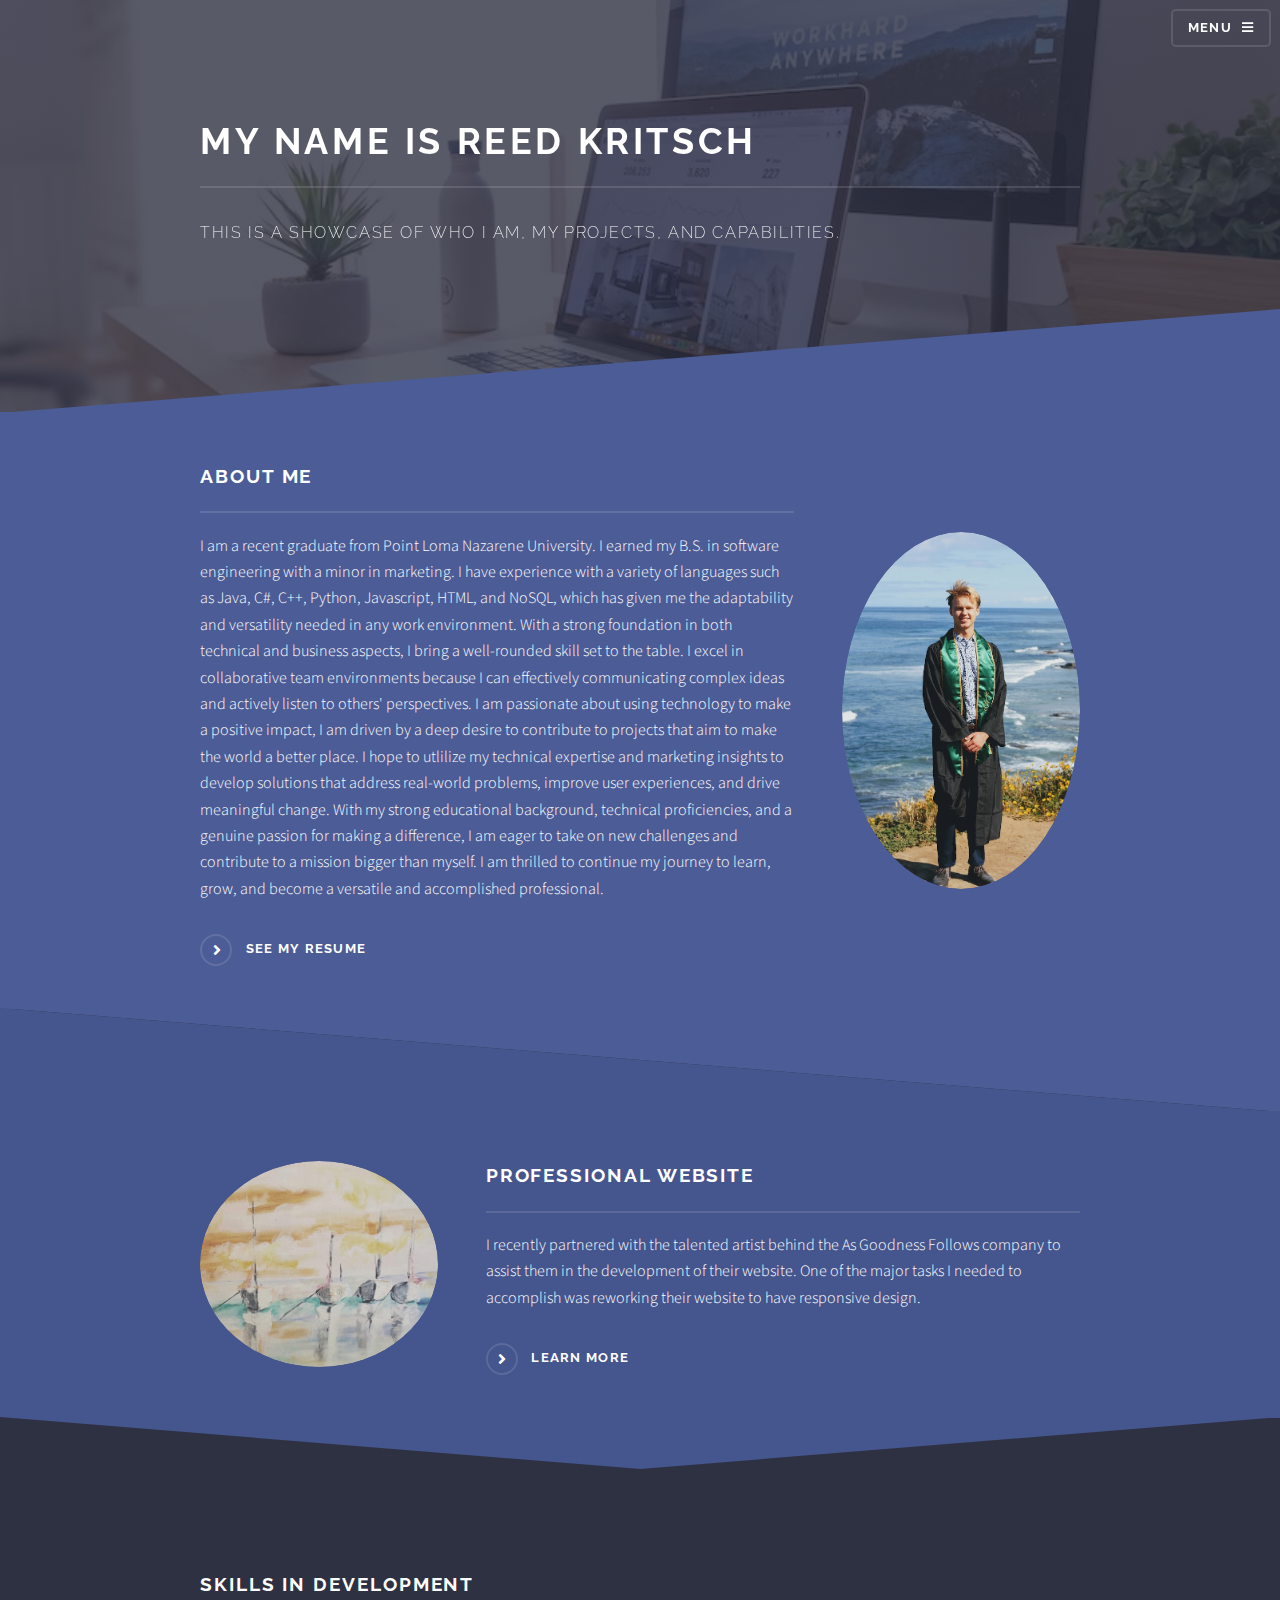
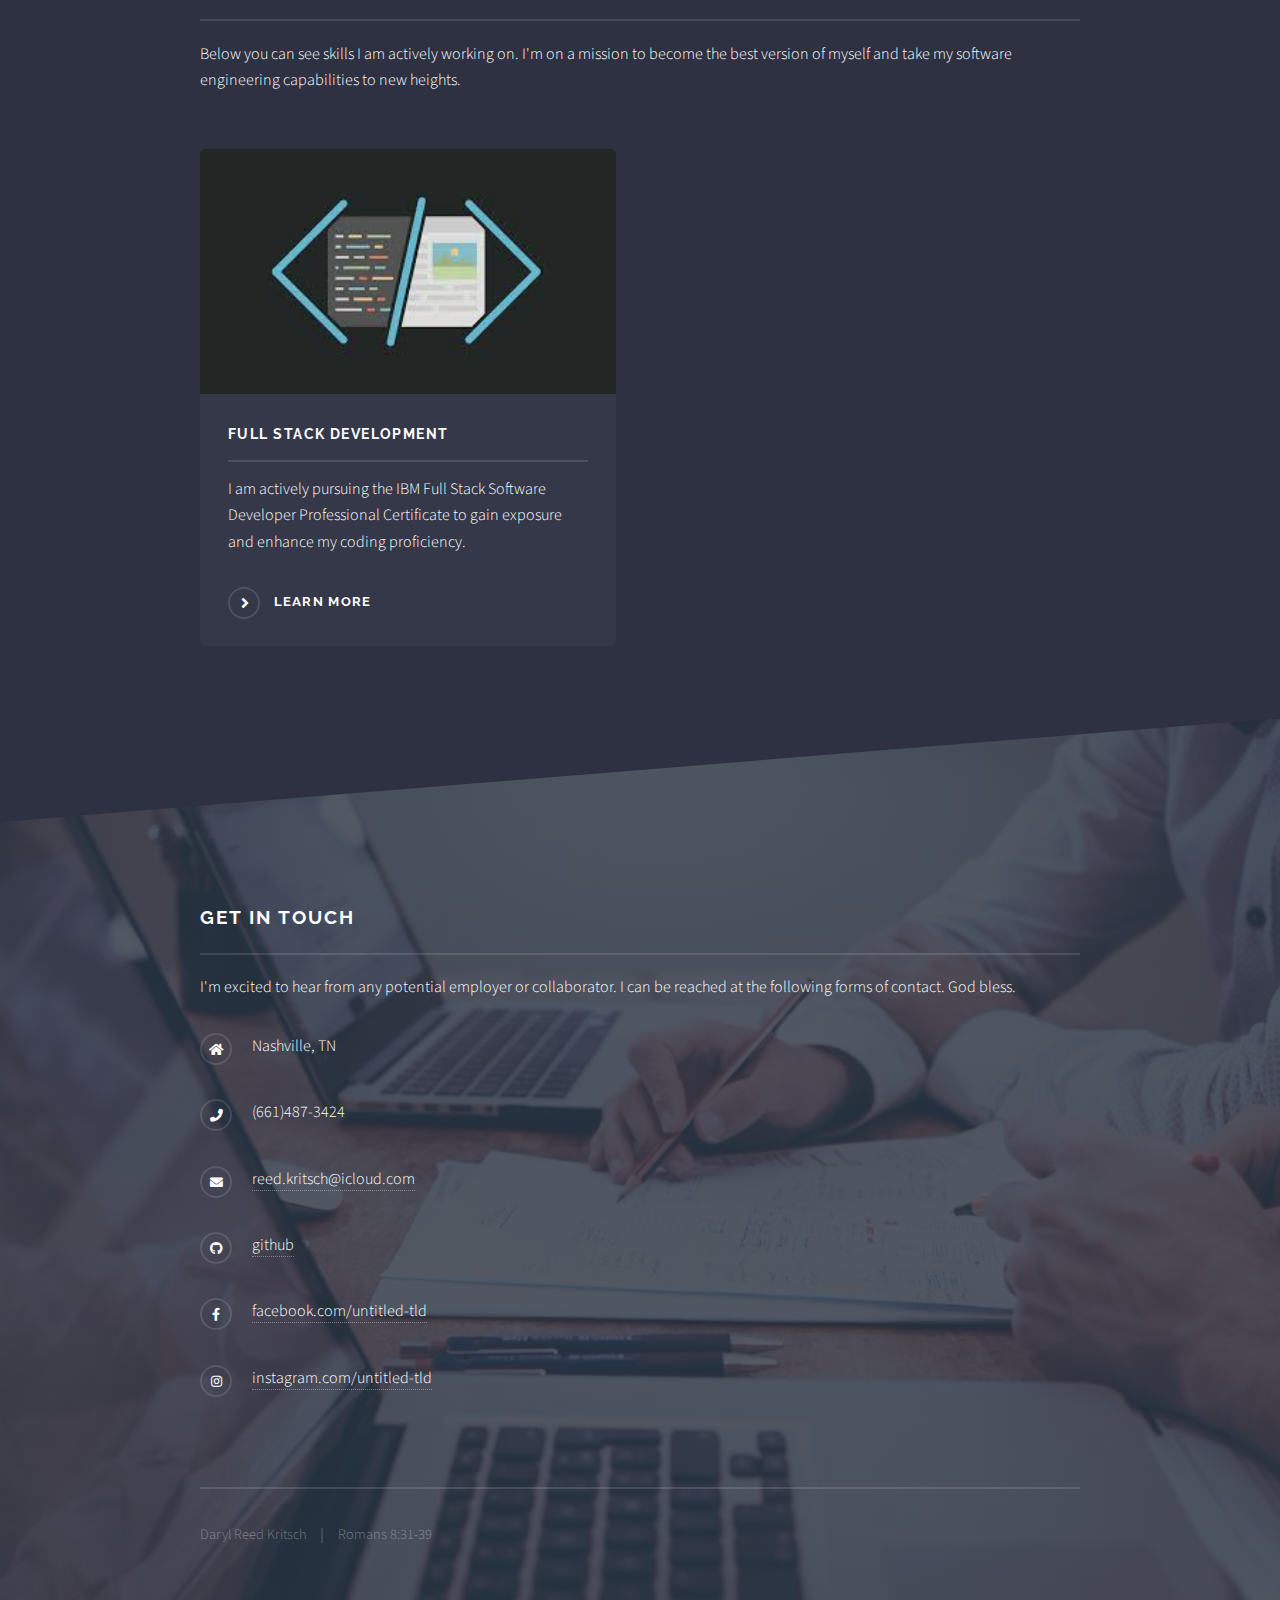
==== commit 2d1f12ff: "clean up website" ====
--- a/index.html
+++ b/index.html
@@ -62,7 +62,7 @@
 										I am passionate about using technology to make a positive impact, I am driven by a deep desire to contribute to projects that aim to make the world a better place. I hope to utlilize my technical expertise and marketing insights to develop solutions that address real-world problems, improve user experiences, and drive meaningful change. With my strong educational background, technical proficiencies, and a genuine passion for making a difference, I am eager to take on new challenges and contribute to a mission bigger than myself.
 										
 										I am thrilled to continue my journey to learn, grow, and become a versatile and accomplished professional.</p>
-										<a href="#" class="special">Learn more</a>
+										<a href="/certificates/KritschResume.pdf" class="special">See My Resume</a>
 									</div>
 								</div>
 							</section>
@@ -70,17 +70,17 @@
 						<!-- Two -->
 							<section id="two" class="wrapper alt spotlight style2">
 								<div class="inner">
-									<a href="#" class="image"><img src="images/pic02.jpg" alt="" /></a>
+									<a href="#" class="image"><img src="images/agf.png" alt="" /></a>
 									<div class="content">
 										<h2 class="major">Professional Website</h2>
 										<p>I recently partnered with the talented artist behind the As Goodness Follows company to assist them in the development of their website. One of the major tasks I needed to accomplish was reworking their website to have responsive design.</p>
-										<a href="#" class="special">Learn more</a>
+										<a href="https://github.com/darylreedk/As-Goodness-Follows" class="special">Learn more</a>
 									</div>
 								</div>
 							</section>
 
 						<!-- Three -->
-							<section id="three" class="wrapper spotlight style3">
+							<!-- <section id="three" class="wrapper spotlight style3">
 								<div class="inner">
 									<a href="#" class="image"><img src="images/pic03.jpg" alt="" /></a>
 									<div class="content">
@@ -89,13 +89,13 @@
 										<a href="#" class="special">Learn more</a>
 									</div>
 								</div>
-							</section>
+							</section> -->
 
 						<!-- Four -->
 							<section id="four" class="wrapper alt style1">
 								<div class="inner">
 									<h2 class="major">Skills in Development</h2>
-									<p>Below you can see assignments and algorithms I have already completed as well as skills I am actively working on. I'm on a mission to become the best version of myself and take my software engineering capabilities to new heights.</p>
+									<p>Below you can see skills I am actively working on. I'm on a mission to become the best version of myself and take my software engineering capabilities to new heights.</p>
 									<section class="features">
 										<article>
 											<a href="fs-certification-page.html" class="image"><img src="images/front_end_development.jpg" alt="" /></a>
@@ -103,7 +103,7 @@
 											<p>I am actively pursuing the IBM Full Stack Software Developer Professional Certificate to gain exposure and enhance my coding proficiency.</p>
 											<a href="fs-certification-page.html" class="special">Learn more</a>
 										</article>
-										<article>
+										<!-- <article>
 											<a href="#" class="image"><img src="images/cloud_icon.jpg" alt="" /></a>
 											<h3 class="major">AWS Development</h3>
 											<p>Lorem ipsum dolor sit amet, consectetur adipiscing vehicula id nulla dignissim dapibus ultrices.</p>
@@ -120,11 +120,11 @@
 											<h3 class="major">Fusce consequat</h3>
 											<p>Lorem ipsum dolor sit amet, consectetur adipiscing vehicula id nulla dignissim dapibus ultrices.</p>
 											<a href="#" class="special">Learn more</a>
-										</article>
+										</article> -->
 									</section>
-									<ul class="actions">
+									<!-- <ul class="actions">
 										<li><a href="#" class="button">Browse All</a></li>
-									</ul>
+									</ul> -->
 								</div>
 							</section>
 
@@ -135,7 +135,7 @@
 						<div class="inner">
 							<h2 class="major">Get in touch</h2>
 							<p>I'm excited to hear from any potential employer or collaborator. I can be reached at the following forms of contact. God bless.</p>
-							<form method="post" action="#">
+							<!-- <form method="post" action="#">
 								<div class="fields">
 									<div class="field">
 										<label for="name">Name</label>
@@ -153,7 +153,7 @@
 								<ul class="actions">
 									<li><input type="submit" value="Send Message" /></li>
 								</ul>
-							</form>
+							</form> -->
 							<ul class="contact">
 								<li class="icon solid fa-home">
 									<!--Untitled Inc<br />
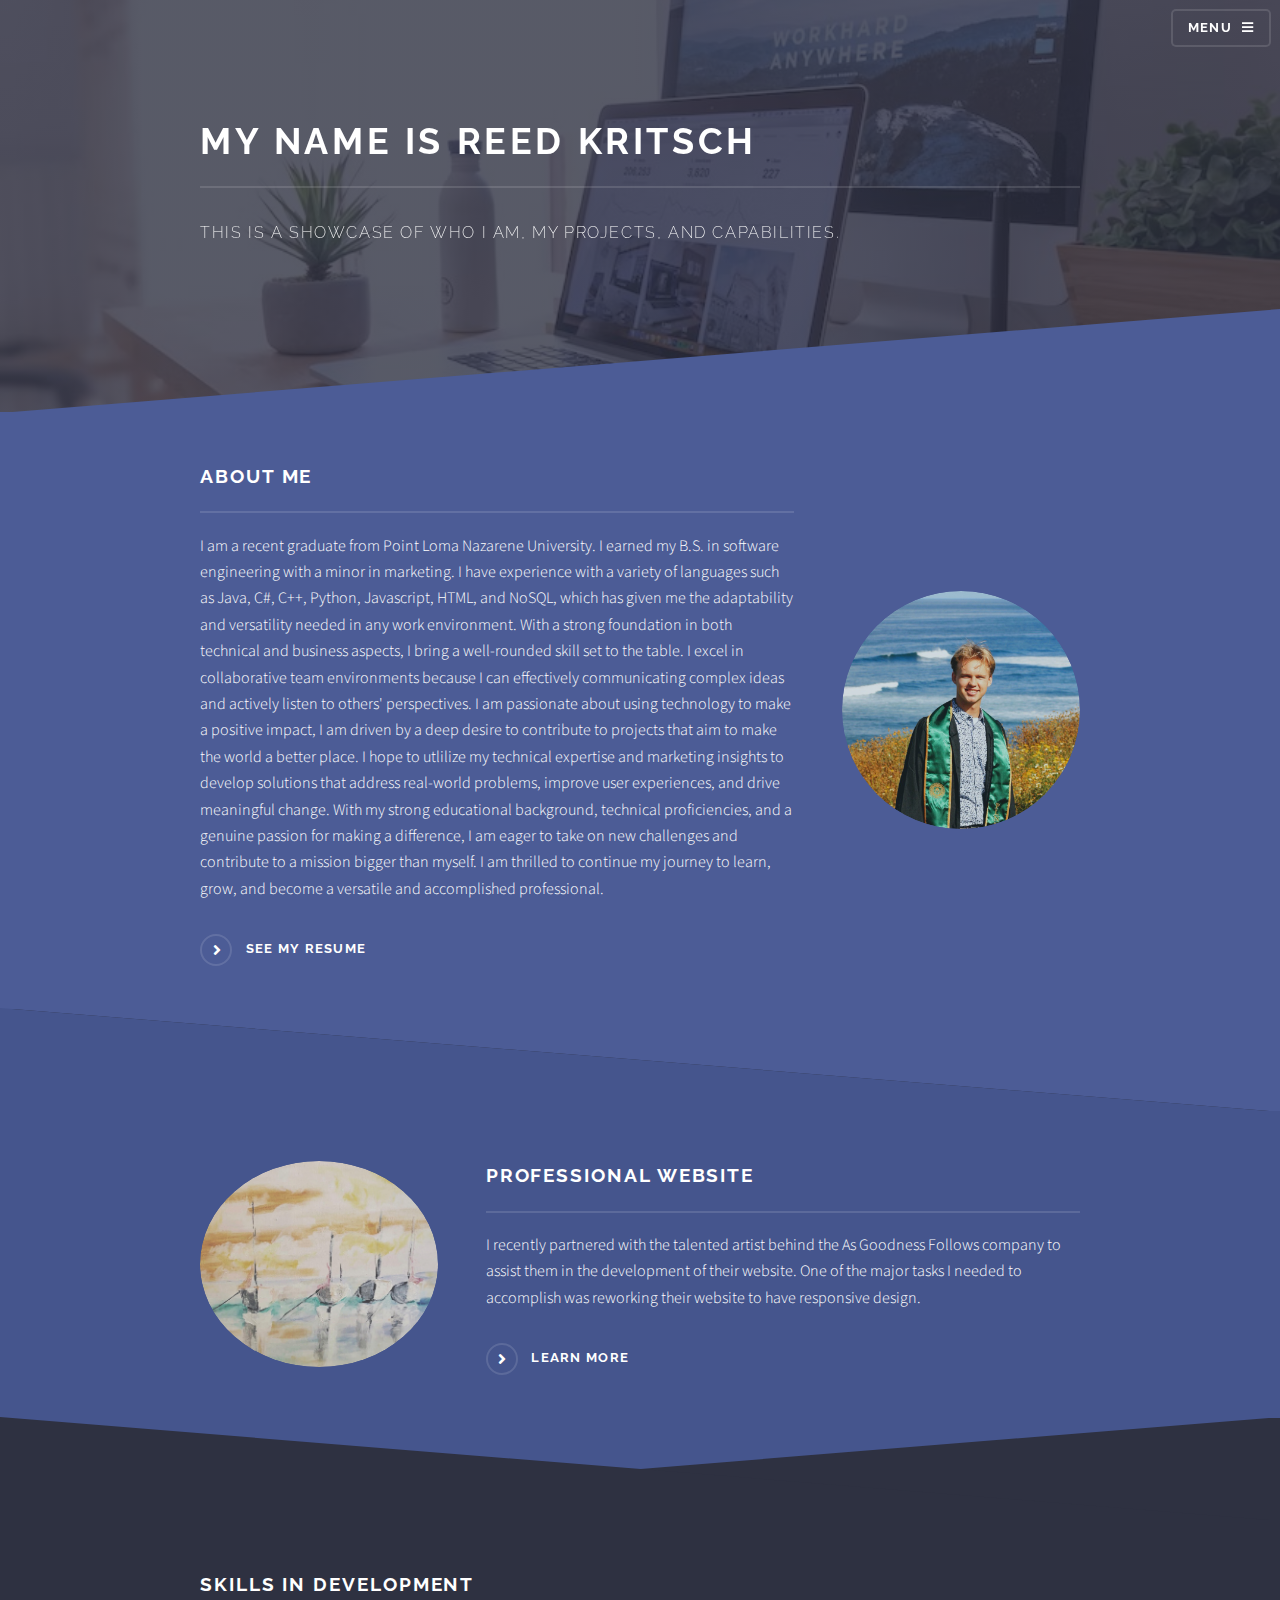
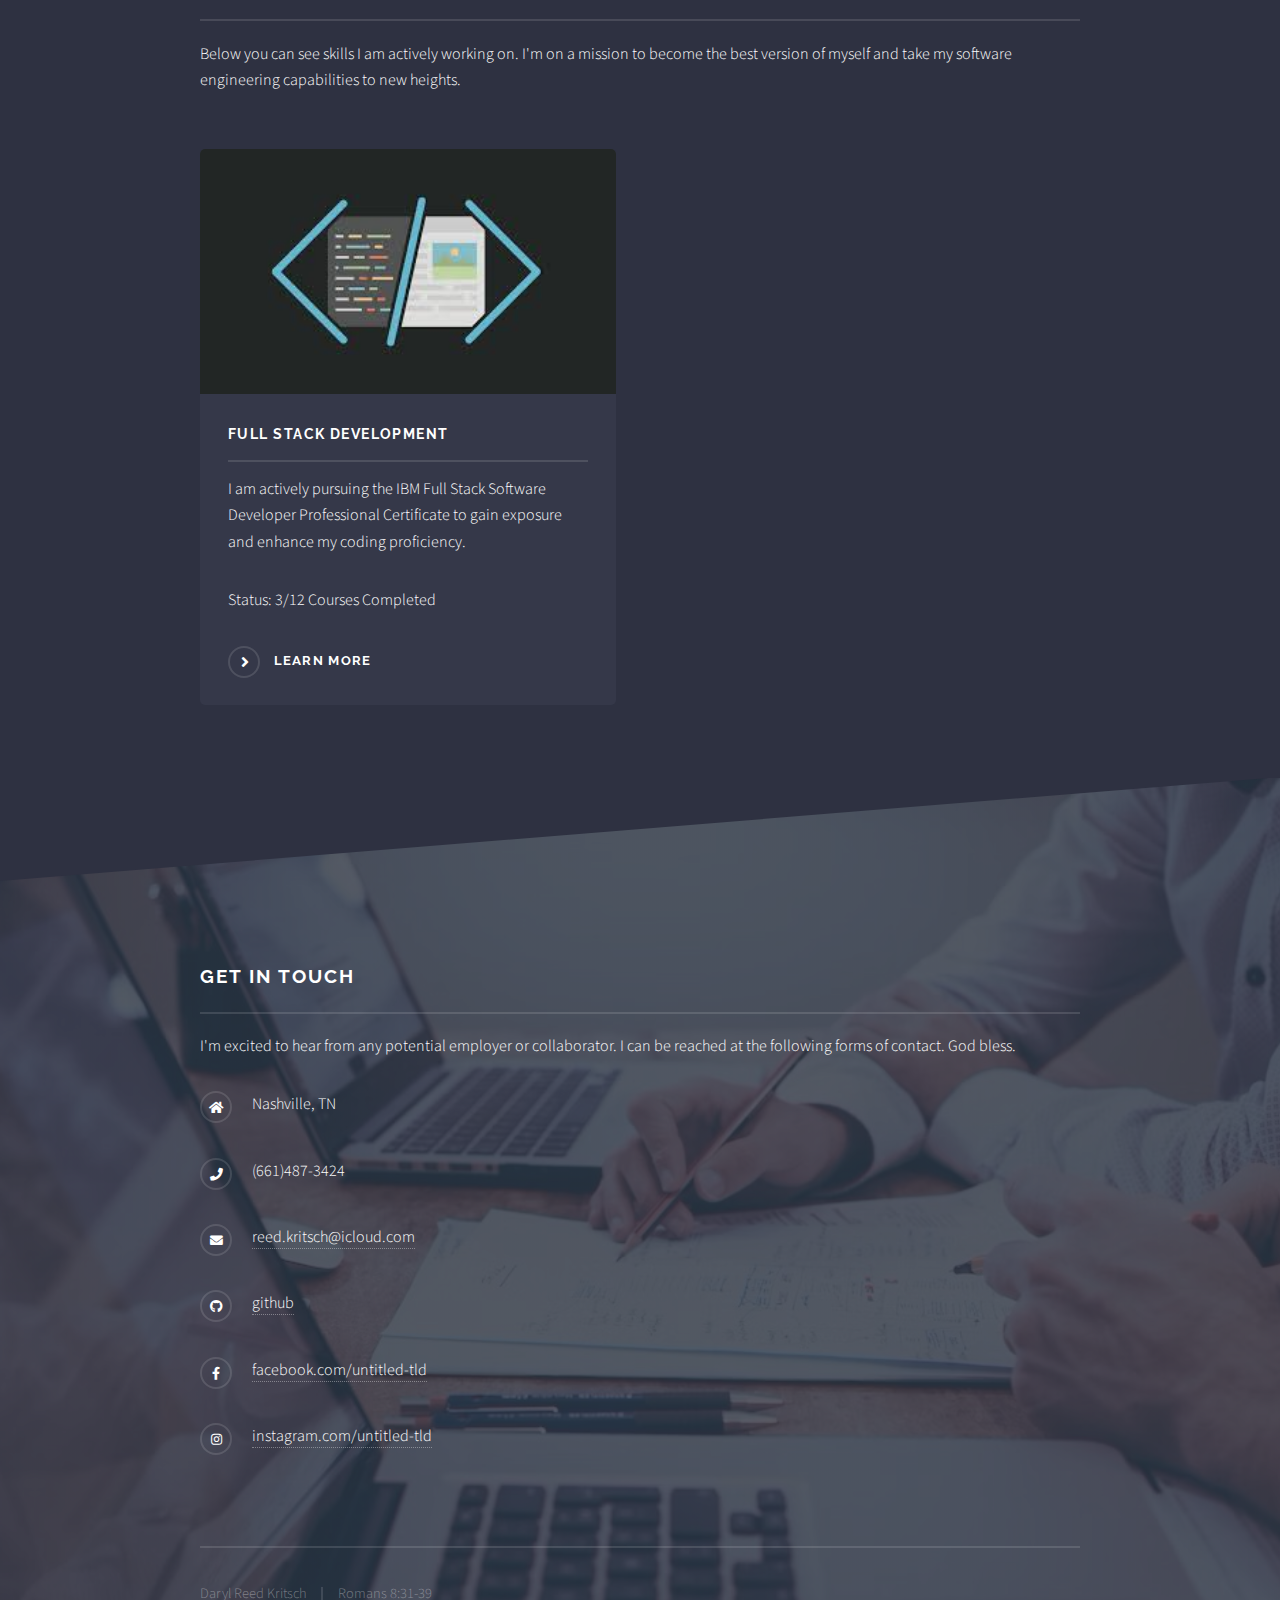
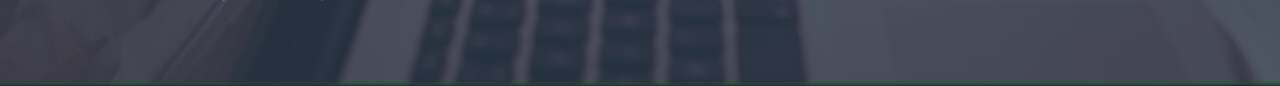
==== commit b00aa2f7: "added git certification" ====
--- a/index.html
+++ b/index.html
@@ -101,6 +101,7 @@
 											<a href="fs-certification-page.html" class="image"><img src="images/front_end_development.jpg" alt="" /></a>
 											<h3 class="major">Full Stack Development</h3>
 											<p>I am actively pursuing the IBM Full Stack Software Developer Professional Certificate to gain exposure and enhance my coding proficiency.</p>
+											<p>Status: 3/12 Courses Completed</p>
 											<a href="fs-certification-page.html" class="special">Learn more</a>
 										</article>
 										<!-- <article>
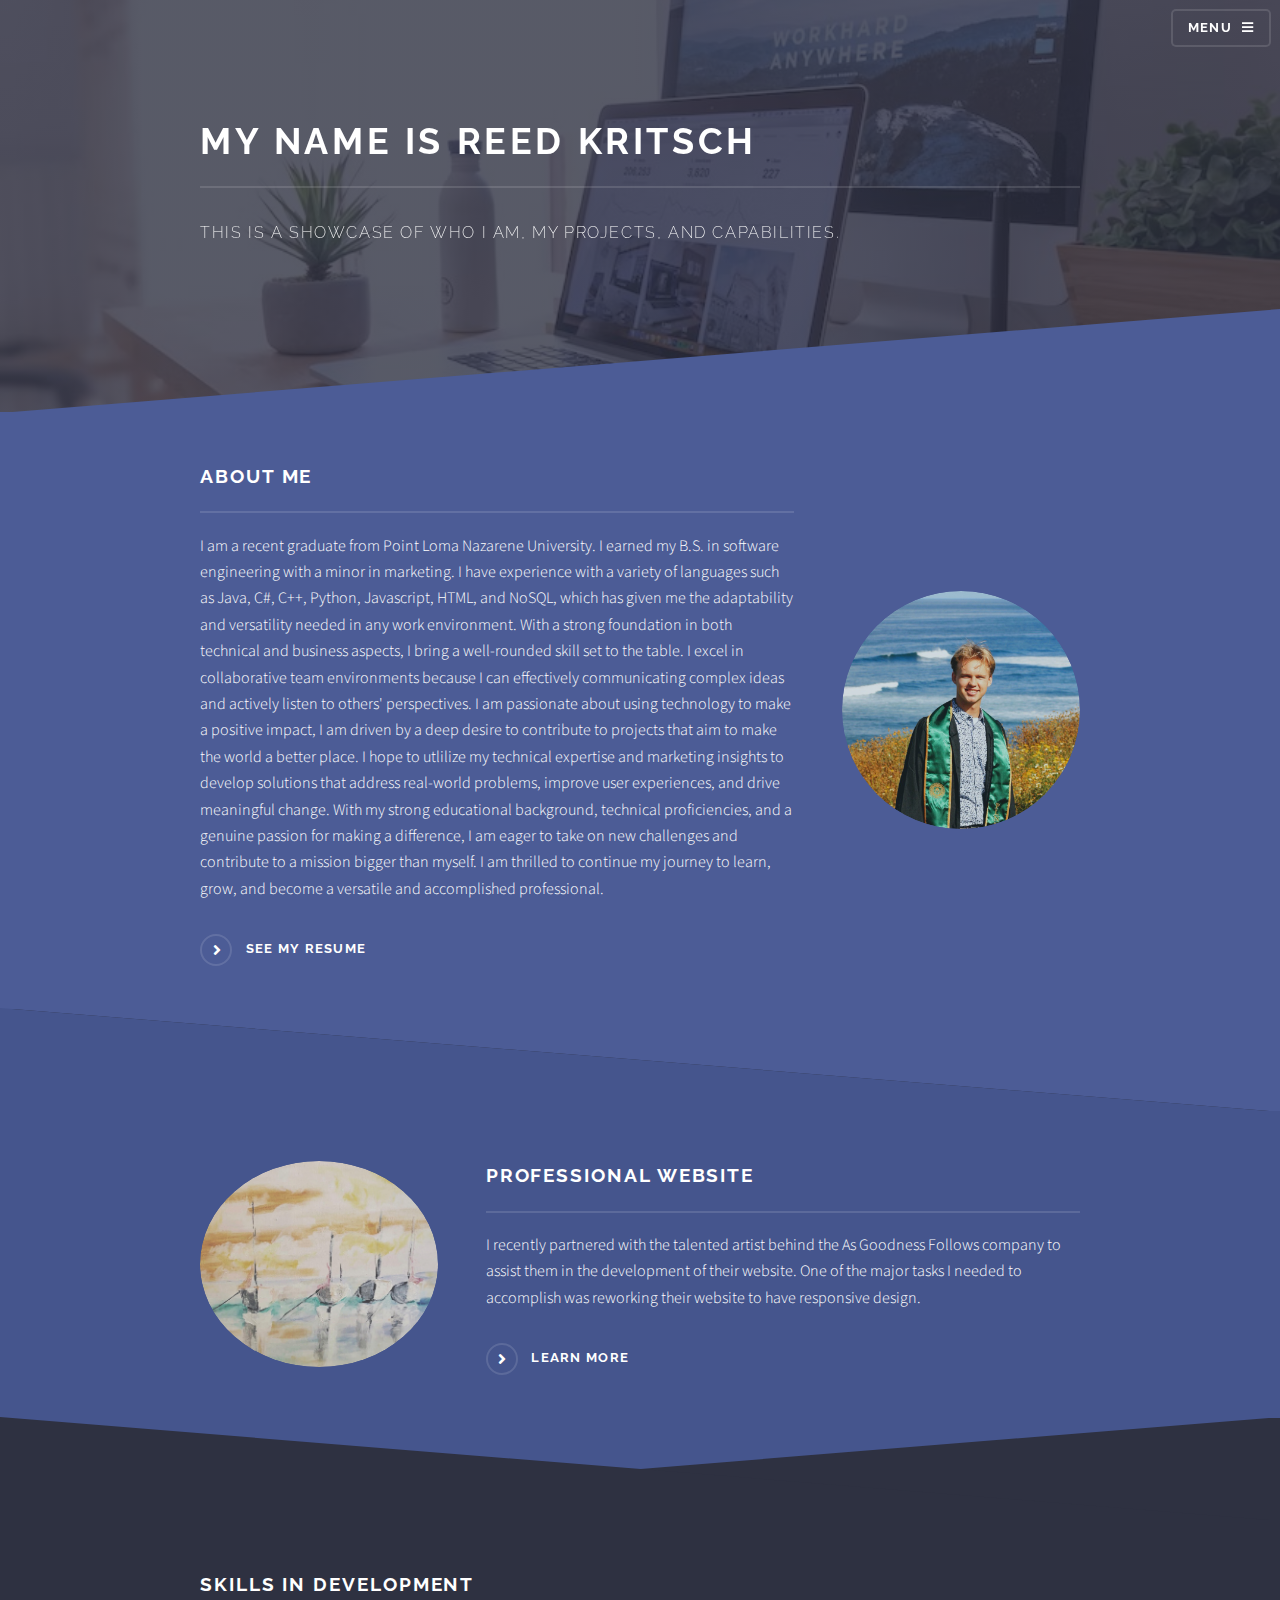
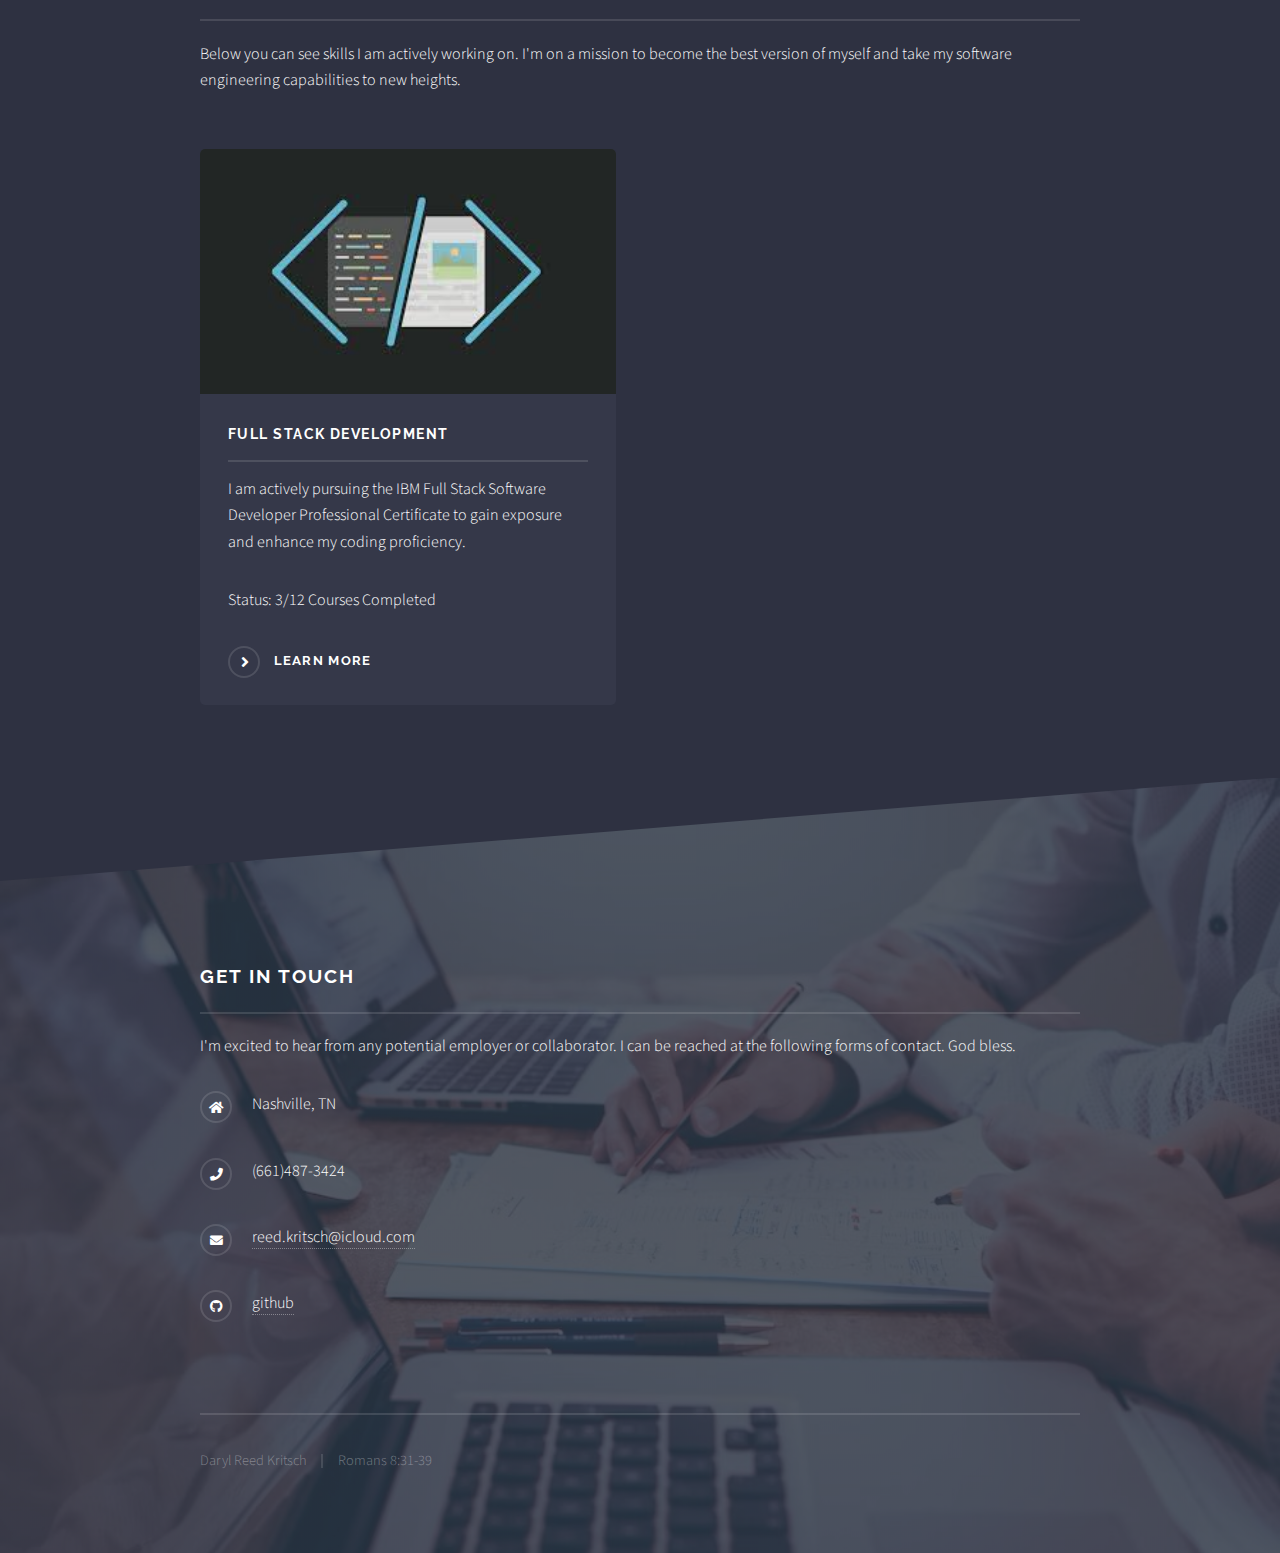
==== commit 685d25fa: "removed facebook and instagram links" ====
--- a/index.html
+++ b/index.html
@@ -164,8 +164,8 @@
 								<li class="icon solid fa-phone">(661)487-3424</li>
 								<li class="icon solid fa-envelope"><a href="#">reed.kritsch@icloud.com</a></li>
 								<li class="icon brands fa-github"><a href="#">github</a></li>
-								<li class="icon brands fa-facebook-f"><a href="#">facebook.com/untitled-tld</a></li>
-								<li class="icon brands fa-instagram"><a href="#">instagram.com/untitled-tld</a></li>
+								<!-- <li class="icon brands fa-facebook-f"><a href="#">facebook.com/untitled-tld</a></li>
+								<li class="icon brands fa-instagram"><a href="#">instagram.com/untitled-tld</a></li> -->
 							</ul>
 							<ul class="copyright">
 								<li> Daryl Reed Kritsch</li><li>Romans 8:31-39</a></li>
